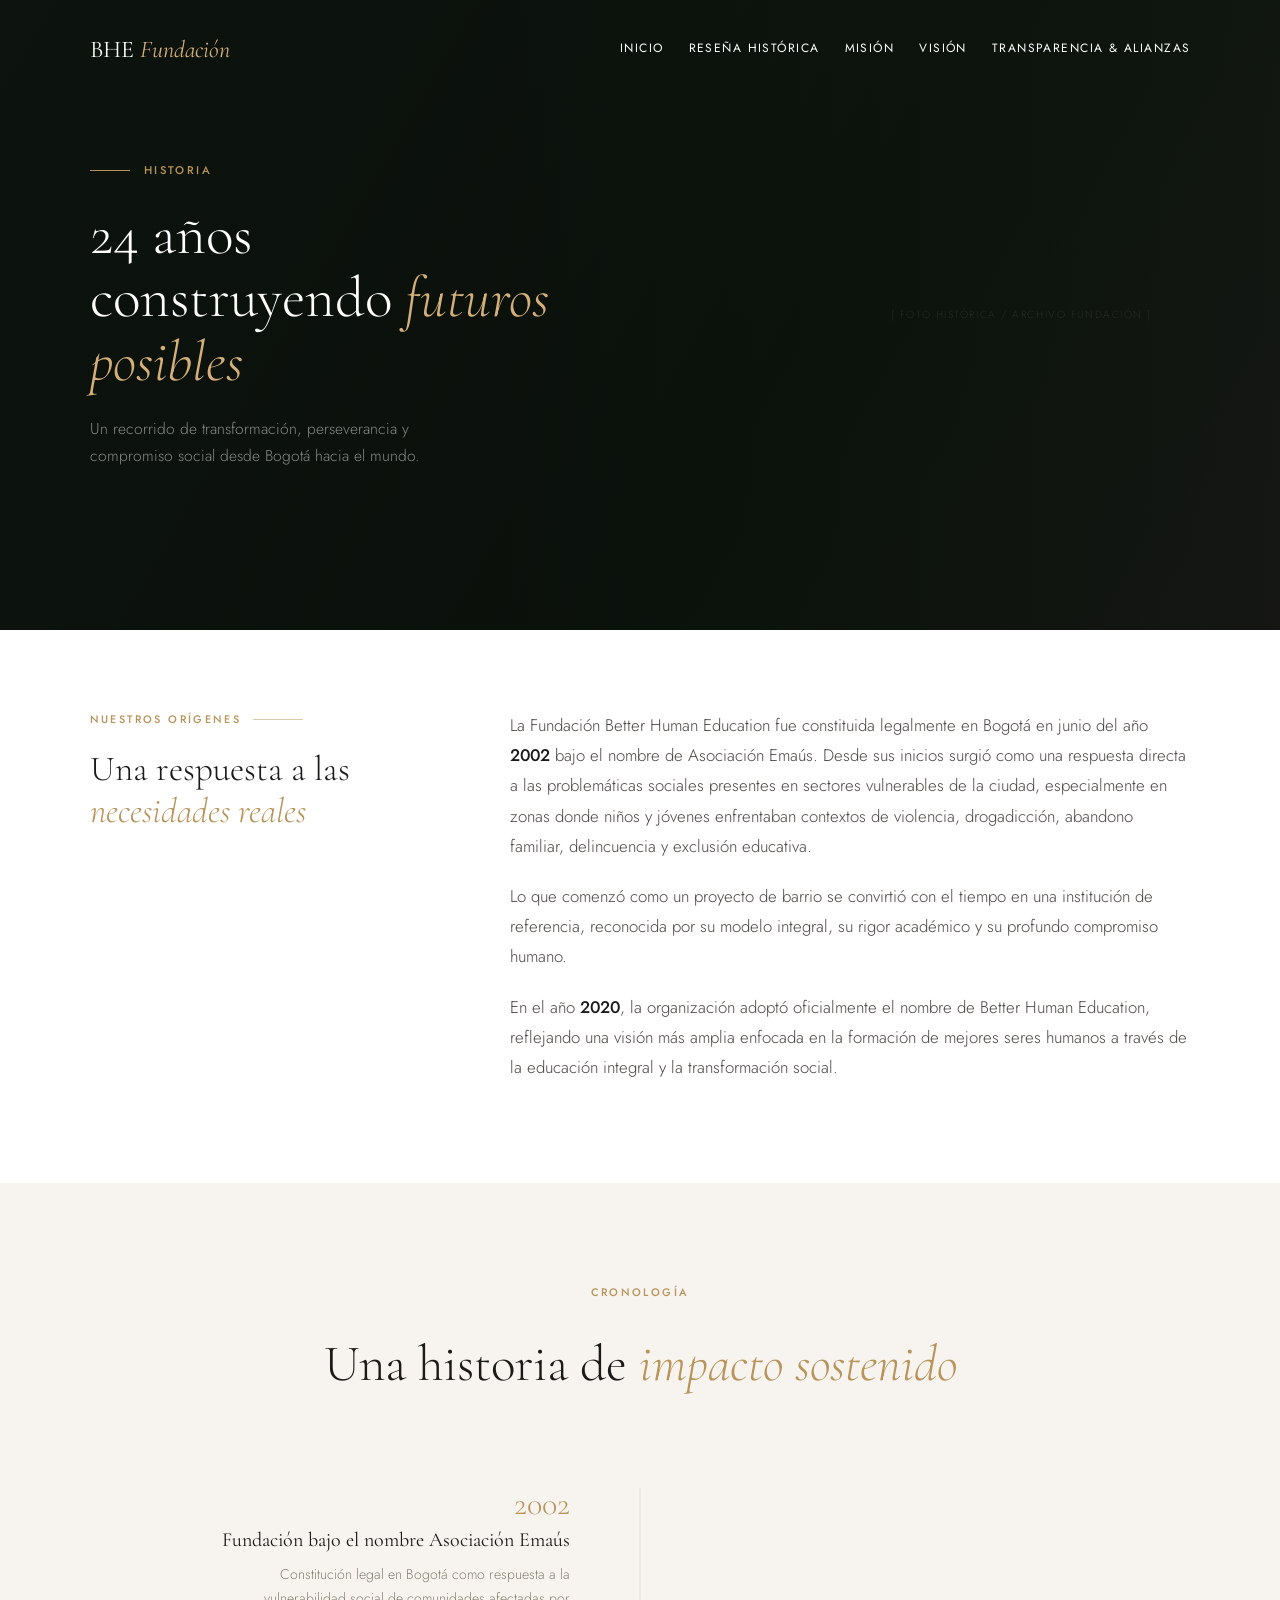
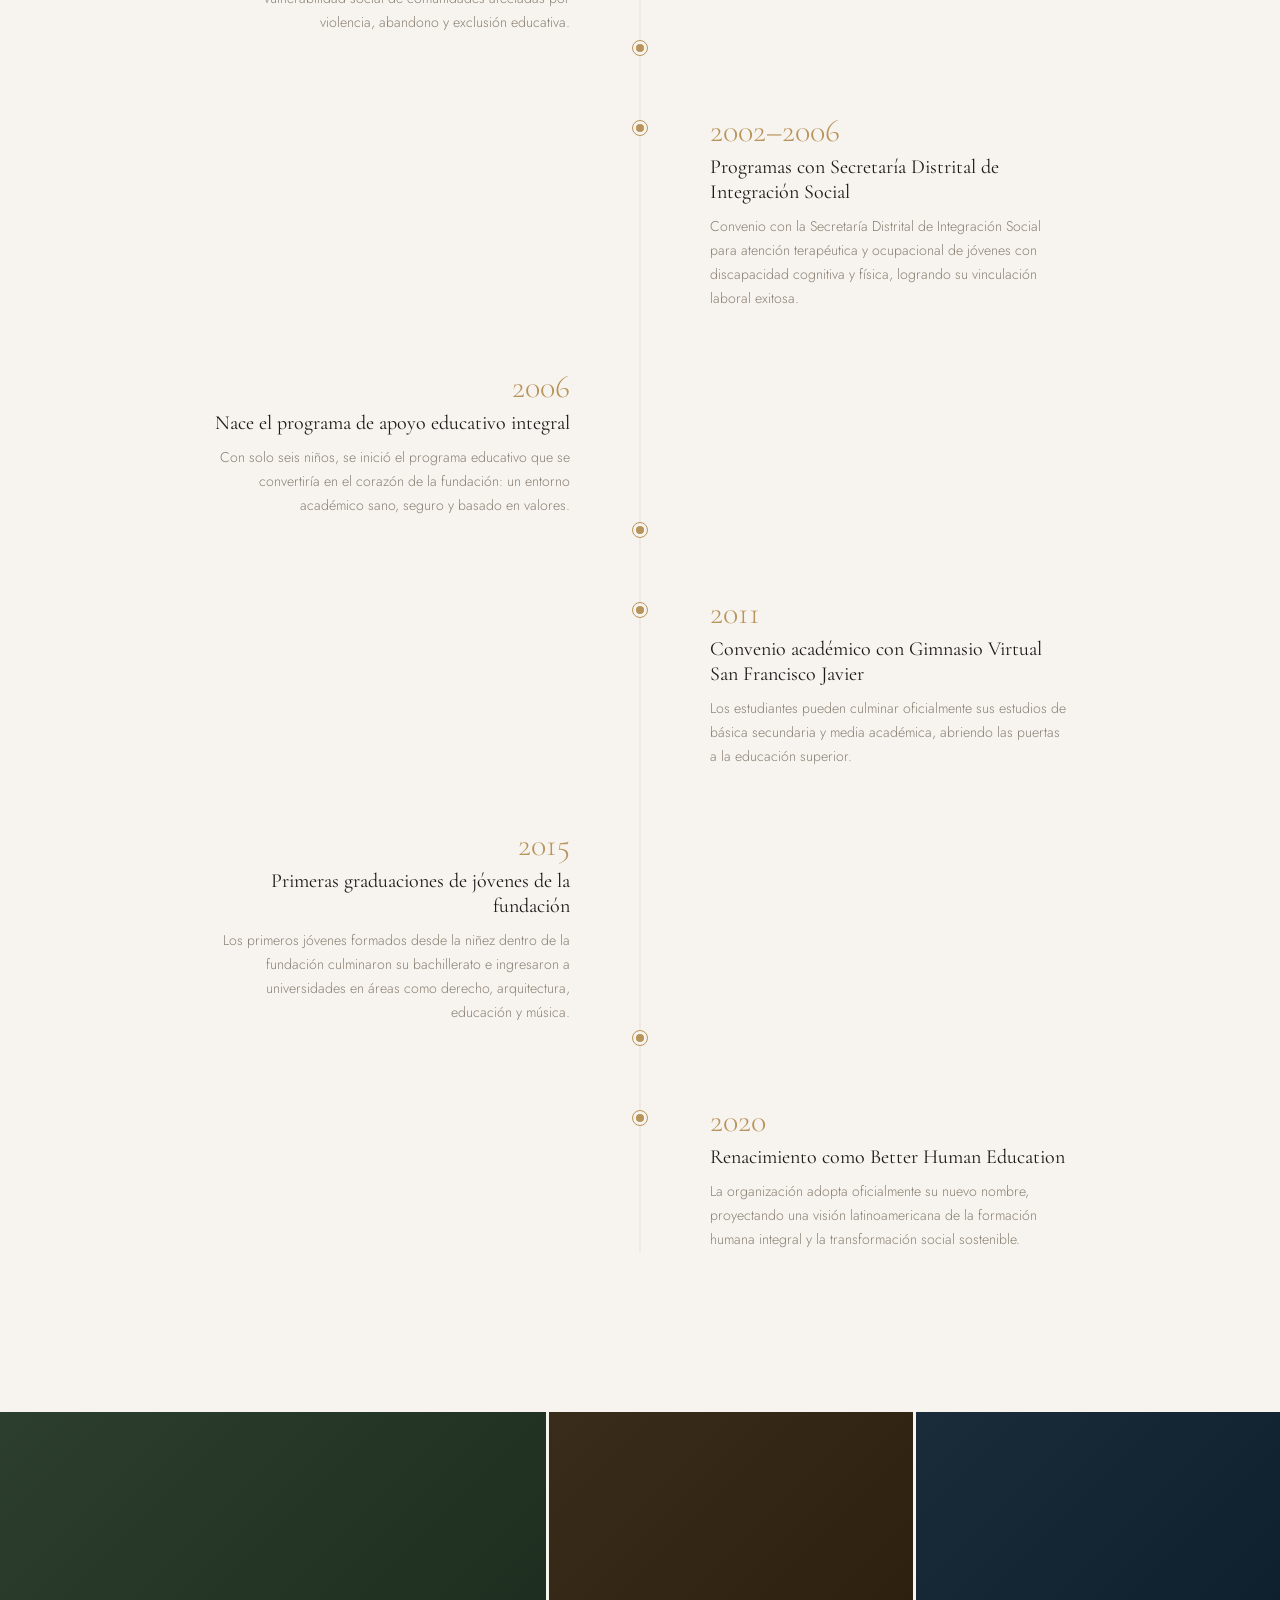
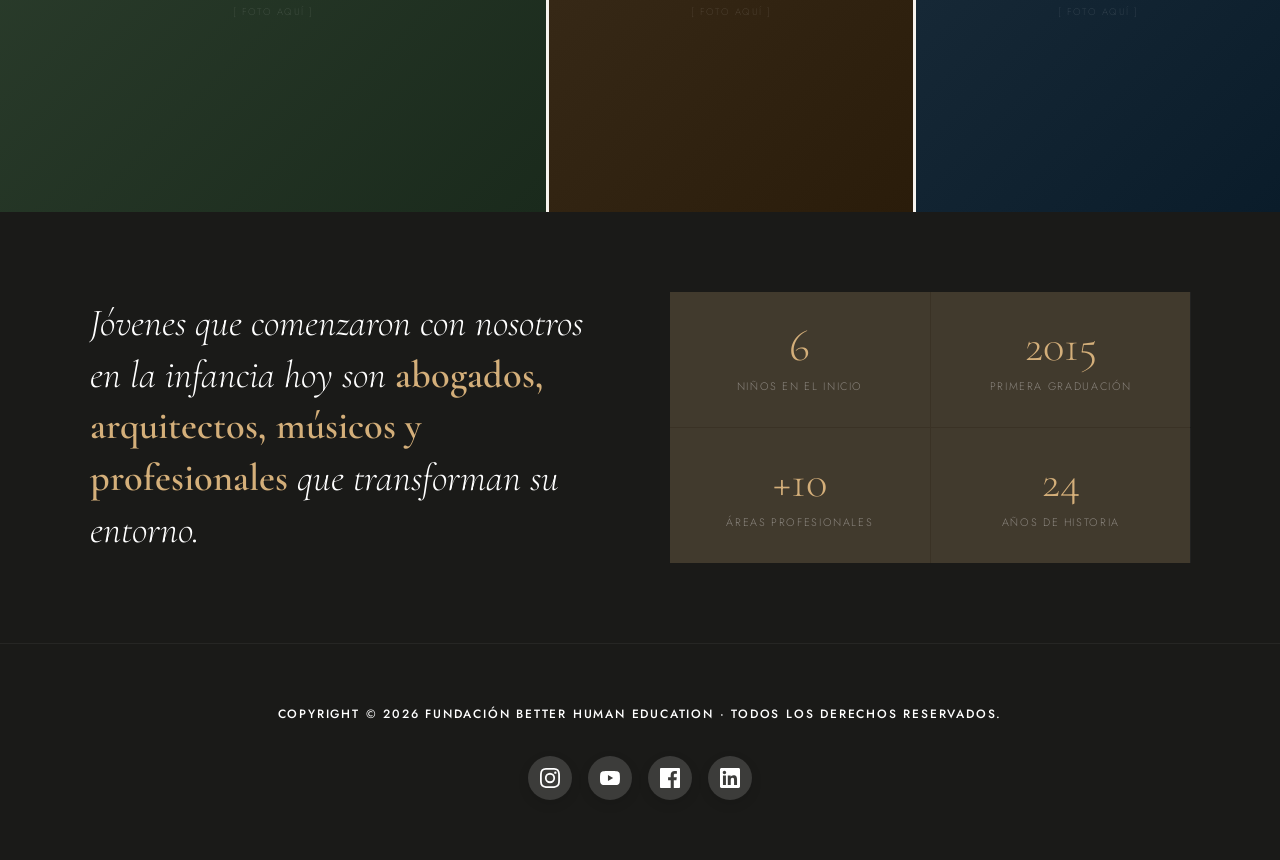
==== 02_resena_historica.html @ 7c88c569 "Initial commit: Premium Website Architecture" ====
<!DOCTYPE html>
<html lang="es">

<head>
  <meta charset="UTF-8">
  <meta name="viewport" content="width=device-width, initial-scale=1.0">
  <title>Better Human Education – Reseña Histórica</title>
  <link rel="preconnect" href="https://fonts.googleapis.com">
  <link
    href="https://fonts.googleapis.com/css2?family=Cormorant+Garamond:ital,wght@0,300;0,400;0,600;1,300;1,400&family=Jost:wght@300;400;500&display=swap"
    rel="stylesheet">
  <link rel="stylesheet" href="css/style.css">
</head>

<body>

  <!-- ══ HEADER ══ -->
  <header class="site-header">
    <a href="01_inicio.html" class="site-logo">BHE <em>Fundación</em></a>
    <nav class="site-nav">
      <a href="01_inicio.html">Inicio</a>
      <a href="02_resena_historica.html">Reseña Histórica</a>
      <a href="04_mision.html">Misión</a>
      <a href="05_vision.html">Visión</a>
      <a href="03_transparencia_alianzas.html">Transparencia & Alianzas</a>
    </nav>
  </header>

  <!-- ══ PAGE HERO ══ -->
  <section class="page-hero">
    <div class="page-hero-bg"></div>
    <div class="page-hero-content">
      <div class="page-eyebrow">Historia</div>
      <h1 class="page-title">
        24 años construyendo <em>futuros posibles</em>
      </h1>
      <p class="page-subtitle">
        Un recorrido de transformación, perseverancia y compromiso social desde Bogotá hacia el mundo.
      </p>
    </div>
  </section>

  <!-- ══ INTRO TEXT ══ -->
  <div class="intro-section">
    <div class="intro-left">
      <div class="section-label">Nuestros orígenes</div>
      <h2 class="section-title-sm">
        Una respuesta a las <em>necesidades reales</em>
      </h2>
    </div>
    <div class="intro-body">
      <p>
        La Fundación Better Human Education fue constituida legalmente en Bogotá en junio del año <strong>2002</strong>
        bajo el nombre de Asociación Emaús. Desde sus inicios surgió como una respuesta directa a las problemáticas
        sociales presentes en sectores vulnerables de la ciudad, especialmente en zonas donde niños y jóvenes
        enfrentaban contextos de violencia, drogadicción, abandono familiar, delincuencia y exclusión educativa.
      </p>
      <p>
        Lo que comenzó como un proyecto de barrio se convirtió con el tiempo en una institución de referencia,
        reconocida por su modelo integral, su rigor académico y su profundo compromiso humano.
      </p>
      <p>
        En el año <strong>2020</strong>, la organización adoptó oficialmente el nombre de Better Human Education,
        reflejando una visión más amplia enfocada en la formación de mejores seres humanos a través de la educación
        integral y la transformación social.
      </p>
    </div>
  </div>

  <!-- ══ TIMELINE ══ -->
  <section class="timeline-section">
    <div class="timeline-header">
      <div class="section-label">Cronología</div>
      <h2 class="timeline-title">Una historia de <em>impacto sostenido</em></h2>
    </div>

    <div class="timeline">

      <div class="timeline-item">
        <div class="tl-content">
          <span class="tl-year">2002</span>
          <div class="tl-title">Fundación bajo el nombre Asociación Emaús</div>
          <p class="tl-text">Constitución legal en Bogotá como respuesta a la vulnerabilidad social de comunidades
            afectadas por violencia, abandono y exclusión educativa.</p>
        </div>
        <div class="tl-dot">
          <div class="tl-dot-inner"></div>
        </div>
        <div class="tl-empty"></div>
      </div>

      <div class="timeline-item">
        <div class="tl-empty"></div>
        <div class="tl-dot">
          <div class="tl-dot-inner"></div>
        </div>
        <div class="tl-content">
          <span class="tl-year">2002–2006</span>
          <div class="tl-title">Programas con Secretaría Distrital de Integración Social</div>
          <p class="tl-text">Convenio con la Secretaría Distrital de Integración Social para atención terapéutica y
            ocupacional de jóvenes con discapacidad cognitiva y física, logrando su vinculación laboral exitosa.</p>
        </div>
      </div>

      <div class="timeline-item">
        <div class="tl-content">
          <span class="tl-year">2006</span>
          <div class="tl-title">Nace el programa de apoyo educativo integral</div>
          <p class="tl-text">Con solo seis niños, se inició el programa educativo que se convertiría en el corazón de la
            fundación: un entorno académico sano, seguro y basado en valores.</p>
        </div>
        <div class="tl-dot">
          <div class="tl-dot-inner"></div>
        </div>
        <div class="tl-empty"></div>
      </div>

      <div class="timeline-item">
        <div class="tl-empty"></div>
        <div class="tl-dot">
          <div class="tl-dot-inner"></div>
        </div>
        <div class="tl-content">
          <span class="tl-year">2011</span>
          <div class="tl-title">Convenio académico con Gimnasio Virtual San Francisco Javier</div>
          <p class="tl-text">Los estudiantes pueden culminar oficialmente sus estudios de básica secundaria y media
            académica, abriendo las puertas a la educación superior.</p>
        </div>
      </div>

      <div class="timeline-item">
        <div class="tl-content">
          <span class="tl-year">2015</span>
          <div class="tl-title">Primeras graduaciones de jóvenes de la fundación</div>
          <p class="tl-text">Los primeros jóvenes formados desde la niñez dentro de la fundación culminaron su
            bachillerato e ingresaron a universidades en áreas como derecho, arquitectura, educación y música.</p>
        </div>
        <div class="tl-dot">
          <div class="tl-dot-inner"></div>
        </div>
        <div class="tl-empty"></div>
      </div>

      <div class="timeline-item">
        <div class="tl-empty"></div>
        <div class="tl-dot">
          <div class="tl-dot-inner"></div>
        </div>
        <div class="tl-content">
          <span class="tl-year">2020</span>
          <div class="tl-title">Renacimiento como Better Human Education</div>
          <p class="tl-text">La organización adopta oficialmente su nuevo nombre, proyectando una visión latinoamericana
            de la formación humana integral y la transformación social sostenible.</p>
        </div>
      </div>

    </div>
  </section>

  <!-- ══ PHOTO ROW ══ -->
  <div class="photo-row">
    <div class="photo-row-cell"></div>
    <div class="photo-row-cell"></div>
    <div class="photo-row-cell"></div>
  </div>

  <!-- ══ MILESTONE CALLOUT ══ -->
  <div class="milestone">
    <div class="milestone-text">
      Jóvenes que comenzaron con nosotros en la infancia hoy son <strong>abogados, arquitectos, músicos y
        profesionales</strong> que transforman su entorno.
    </div>
    <div class="milestone-stats">
      <div class="ms-box">
        <span class="ms-number">6</span>
        <span class="ms-label">Niños en el inicio</span>
      </div>
      <div class="ms-box">
        <span class="ms-number">2015</span>
        <span class="ms-label">Primera graduación</span>
      </div>
      <div class="ms-box">
        <span class="ms-number">+10</span>
        <span class="ms-label">Áreas profesionales</span>
      </div>
      <div class="ms-box">
        <span class="ms-number">24</span>
        <span class="ms-label">Años de historia</span>
      </div>
    </div>
  </div>

  <script>
    // Scroll animation for timeline items
    const items = document.querySelectorAll('.timeline-item');
    const observer = new IntersectionObserver(entries => {
      entries.forEach(e => { if (e.isIntersecting) e.target.classList.add('visible'); });
    }, { threshold: 0.15 });
    items.forEach(i => observer.observe(i));
  </script>

  <!-- ══ FOOTER ══ -->
  <footer class="site-footer">
    <div class="footer-copy">
      COPYRIGHT © 2026 FUNDACIÓN BETTER HUMAN EDUCATION · TODOS LOS DERECHOS RESERVADOS.
    </div>
    <div class="footer-socials">
      <a href="https://www.instagram.com/betterhumaneducation/" target="_blank" class="social-icon"
        aria-label="Instagram">
        <svg viewBox="0 0 24 24">
          <path
            d="M12 2.163c3.204 0 3.584.012 4.85.07 3.252.148 4.771 1.691 4.919 4.919.058 1.265.069 1.645.069 4.849 0 3.205-.012 3.584-.069 4.849-.149 3.225-1.664 4.771-4.919 4.919-1.266.058-1.644.07-4.85.07-3.204 0-3.584-.012-4.849-.07-3.26-.149-4.771-1.699-4.919-4.92-.058-1.265-.07-1.644-.07-4.849 0-3.204.013-3.583.07-4.849.149-3.227 1.664-4.771 4.919-4.919 1.266-.057 1.645-.069 4.849-.069zM12 0C8.741 0 8.333.014 7.053.072 2.695.272.273 2.69.073 7.052.014 8.333 0 8.741 0 12c0 3.259.014 3.668.072 4.948.2 4.358 2.618 6.78 6.98 6.98C8.333 23.986 8.741 24 12 24c3.259 0 3.668-.014 4.948-.072 4.354-.2 6.782-2.618 6.979-6.98.059-1.28.073-1.689.073-4.948 0-3.259-.014-3.667-.072-4.947-.196-4.354-2.617-6.78-6.979-6.98C15.668.014 15.259 0 12 0zm0 5.838a6.162 6.162 0 100 12.324 6.162 6.162 0 000-12.324zM12 16a4 4 0 110-8 4 4 0 010 8zm6.406-11.845a1.44 1.44 0 100 2.881 1.44 1.44 0 000-2.881z" />
        </svg>
      </a>
      <a href="https://www.youtube.com/@Better_Human_Edu" target="_blank" class="social-icon" aria-label="YouTube">
        <svg viewBox="0 0 24 24">
          <path
            d="M23.498 6.186a3.016 3.016 0 0 0-2.122-2.136C19.505 3.545 12 3.545 12 3.545s-7.505 0-9.377.505A3.017 3.017 0 0 0 .501 6.186C0 8.07 0 12 0 12s0 3.93.501 5.814a3.016 3.016 0 0 0 2.122 2.136c1.871.505 9.377.505 9.377.505s7.505 0 9.377-.505a3.015 3.015 0 0 0 2.122-2.136C24 15.93 24 12 24 12s0-3.93-.502-5.814zM9.545 15.568V8.432L15.818 12l-6.273 3.568z" />
        </svg>
      </a>
      <a href="https://www.facebook.com/BetterHumanEducation" target="_blank" class="social-icon" aria-label="Facebook">
        <svg viewBox="0 0 24 24">
          <path
            d="M22.675 0h-21.35c-.732 0-1.325.593-1.325 1.325v21.351c0 .731.593 1.324 1.325 1.324h11.495v-9.294h-3.128v-3.622h3.128v-2.671c0-3.1 1.893-4.788 4.659-4.788 1.325 0 2.463.099 2.795.143v3.24l-1.918.001c-1.504 0-1.795.715-1.795 1.763v2.313h3.587l-.467 3.622h-3.12v9.293h6.116c.73 0 1.323-.593 1.323-1.325v-21.35c0-.732-.593-1.325-1.325-1.325z" />
        </svg>
      </a>
      <a href="https://www.linkedin.com/company/better-human-education/" target="_blank" class="social-icon"
        aria-label="LinkedIn">
        <svg viewBox="0 0 24 24">
          <path
            d="M20.447 20.452h-3.554v-5.569c0-1.328-.027-3.037-1.852-3.037-1.853 0-2.136 1.445-2.136 2.939v5.667H9.351V9h3.414v1.561h.046c.477-.9 1.637-1.85 3.37-1.85 3.601 0 4.267 2.37 4.267 5.455v6.286zM5.337 7.433c-1.144 0-2.063-.926-2.063-2.065 0-1.138.92-2.063 2.063-2.063 1.14 0 2.064.925 2.064 2.063 0 1.139-.925 2.065-2.064 2.065zm1.782 13.019H3.555V9h3.564v11.452zM22.225 0H1.771C.792 0 0 .774 0 1.729v20.542C0 23.227.792 24 1.771 24h20.451C23.2 24 24 23.227 24 22.271V1.729C24 .774 23.2 0 22.222 0h.003z" />
        </svg>
      </a>
    </div>
  </footer>

  <script src="js/main.js"></script>
</body>

</html>
---- css/style.css ----
/* ==========================================
   ESTILOS DE 01_inicio.html
   ========================================== */

*,
    *::before,
    *::after {
      box-sizing: border-box;
      margin: 0;
      padding: 0;
    }

    :root {
      --ink: #1a1a18;
      --gold: #b8935a;
      --gold-lt: #d4af7a;
      --cream: #f7f3ee;
      --stone: #e8e2d9;
      --muted: #8a8074;
      --white: #ffffff;
      --serif: 'Cormorant Garamond', Georgia, serif;
      --sans: 'Jost', sans-serif;
    }

    html {
      scroll-behavior: smooth;
    }

    body {
      background: var(--cream);
      color: var(--ink);
      font-family: var(--sans);
      font-weight: 300;
      line-height: 1.7;
      overflow-x: hidden;
    }

    /* ── HEADER ── */
    .site-header {
      position: absolute;
      top: 0;
      left: 0;
      width: 100%;
      padding: 30px 7vw;
      display: flex;
      justify-content: space-between;
      align-items: center;
      z-index: 100;
    }

    .site-logo {
      font-family: var(--serif);
      font-size: 1.5rem;
      color: var(--white);
      text-decoration: none;
      font-weight: 400;
    }

    .site-logo em {
      color: var(--gold-lt);
      font-style: italic;
    }

    .site-nav {
      display: flex;
      gap: 25px;
      align-items: center;
    }

    .site-nav a {
      color: var(--white);
      text-decoration: none;
      font-family: var(--sans);
      font-size: 0.75rem;
      font-weight: 400;
      letter-spacing: 0.12em;
      text-transform: uppercase;
      transition: color 0.3s;
    }

    .site-nav a:hover {
      color: var(--gold-lt);
    }

    @media (max-width: 900px) {
      .site-header {
        flex-direction: column;
        gap: 20px;
      }

      .site-nav {
        flex-wrap: wrap;
        justify-content: center;
      }
    }

    /* ── HERO ── */
    .hero {
      position: relative;
      height: 100vh;
      min-height: 620px;
      display: flex;
      align-items: flex-end;
      overflow: hidden;
    }

    .hero-photo {
      position: absolute;
      inset: 0;
      background: linear-gradient(160deg, #2c3e2d 0%, #1a2a1c 50%, #0d1a0e 100%);
      /* ↓ REEMPLAZA con tu foto: background-image: url('TU_FOTO.jpg'); background-size: cover; background-position: center; */
    }

    .hero-photo::after {
      content: '';
      position: absolute;
      inset: 0;
      background: linear-gradient(to top, rgba(10, 14, 10, 0.82) 0%, rgba(10, 14, 10, 0.3) 55%, rgba(10, 14, 10, 0.1) 100%);
    }

    /* Foto placeholder label */
    .hero-photo::before {
      content: '[ FOTO IMPACTANTE AQUÍ — niños / jóvenes / comunidad ]';
      position: absolute;
      top: 50%;
      left: 50%;
      transform: translate(-50%, -50%);
      color: rgba(255, 255, 255, 0.18);
      font-family: var(--sans);
      font-size: 0.72rem;
      letter-spacing: 0.18em;
      text-transform: uppercase;
      text-align: center;
      pointer-events: none;
      z-index: 1;
    }

    .hero-content {
      position: relative;
      z-index: 2;
      width: 100%;
      padding: 0 7vw 7vh;
    }

    .hero-eyebrow {
      display: inline-flex;
      align-items: center;
      gap: 14px;
      color: var(--gold-lt);
      font-family: var(--sans);
      font-size: 0.72rem;
      font-weight: 500;
      letter-spacing: 0.22em;
      text-transform: uppercase;
      margin-bottom: 20px;
      opacity: 0;
      animation: fadeUp 0.9s 0.2s ease forwards;
    }

    .hero-eyebrow::before {
      content: '';
      width: 40px;
      height: 1px;
      background: var(--gold);
    }

    .hero-title {
      font-family: var(--serif);
      font-size: clamp(2.8rem, 6vw, 5.5rem);
      font-weight: 300;
      color: var(--white);
      line-height: 1.08;
      letter-spacing: -0.01em;
      max-width: 760px;
      opacity: 0;
      animation: fadeUp 0.9s 0.4s ease forwards;
    }

    .hero-title em {
      font-style: italic;
      color: var(--gold-lt);
    }

    .hero-subtitle {
      margin-top: 22px;
      font-size: 1.05rem;
      color: rgba(255, 255, 255, 0.65);
      max-width: 480px;
      opacity: 0;
      animation: fadeUp 0.9s 0.6s ease forwards;
    }

    .hero-cta {
      margin-top: 36px;
      display: inline-block;
      padding: 14px 38px;
      border: 1px solid var(--gold);
      color: var(--gold-lt);
      font-family: var(--sans);
      font-size: 0.78rem;
      font-weight: 500;
      letter-spacing: 0.18em;
      text-transform: uppercase;
      text-decoration: none;
      transition: background 0.3s, color 0.3s;
      opacity: 0;
      animation: fadeUp 0.9s 0.8s ease forwards;
    }

    .hero-cta:hover {
      background: var(--gold);
      color: var(--ink);
    }

    /* ── STATS BAR ── */
    .stats-bar {
      background: var(--ink);
      display: grid;
      grid-template-columns: repeat(3, 1fr);
      border-top: 1px solid rgba(184, 147, 90, 0.3);
    }

    .stat {
      padding: 36px 40px;
      border-right: 1px solid rgba(184, 147, 90, 0.15);
      text-align: center;
      opacity: 0;
      animation: fadeUp 0.8s ease forwards;
    }

    .stat:nth-child(1) {
      animation-delay: 0.2s;
    }

    .stat:nth-child(2) {
      animation-delay: 0.35s;
    }

    .stat:nth-child(3) {
      animation-delay: 0.5s;
      border-right: none;
    }

    .stat-number {
      font-family: var(--serif);
      font-size: 2.6rem;
      font-weight: 300;
      color: var(--gold-lt);
      display: block;
      line-height: 1;
    }

    .stat-label {
      display: block;
      margin-top: 6px;
      font-size: 0.7rem;
      letter-spacing: 0.16em;
      text-transform: uppercase;
      color: rgba(255, 255, 255, 0.4);
    }

    /* ── SECTIONS ── */
    .section {
      padding: 100px 7vw;
    }

    .section-label {
      display: flex;
      align-items: center;
      gap: 12px;
      font-size: 0.68rem;
      font-weight: 500;
      letter-spacing: 0.22em;
      text-transform: uppercase;
      color: var(--gold);
      margin-bottom: 28px;
    }

    .section-label::after {
      content: '';
      flex: 1;
      max-width: 60px;
      height: 1px;
      background: var(--gold);
      opacity: 0.5;
    }

    .section-title {
      font-family: var(--serif);
      font-size: clamp(2rem, 4vw, 3.2rem);
      font-weight: 300;
      line-height: 1.15;
      letter-spacing: -0.01em;
      color: var(--ink);
      max-width: 620px;
    }

    .section-title em {
      font-style: italic;
      color: var(--gold);
    }

    /* ── ABOUT SPLIT ── */
    .about-grid {
      display: grid;
      grid-template-columns: 1fr 1fr;
      gap: 80px;
      align-items: center;
      padding: 100px 7vw;
      background: var(--white);
    }

    .about-text p {
      margin-top: 28px;
      font-size: 1.05rem;
      color: #4a4540;
      max-width: 520px;
    }

    .about-photo-block {
      position: relative;
    }

    .photo-frame {
      width: 100%;
      aspect-ratio: 4/5;
      background: linear-gradient(135deg, #2c3e2d 0%, #1a2a1c 100%);
      /* ↓ REEMPLAZA: background-image: url('foto2.jpg'); background-size: cover; */
      position: relative;
      overflow: hidden;
    }

    .photo-frame::before {
      content: '[ FOTO AQUÍ ]';
      position: absolute;
      top: 50%;
      left: 50%;
      transform: translate(-50%, -50%);
      color: rgba(255, 255, 255, 0.2);
      font-size: 0.65rem;
      letter-spacing: 0.2em;
      text-transform: uppercase;
    }

    .photo-accent {
      position: absolute;
      bottom: -20px;
      right: -20px;
      width: 120px;
      height: 120px;
      border: 1px solid var(--gold);
      opacity: 0.4;
      z-index: -1;
    }

    .photo-badge {
      position: absolute;
      bottom: 24px;
      left: -24px;
      background: var(--gold);
      color: var(--ink);
      padding: 16px 22px;
      font-family: var(--serif);
      font-size: 1rem;
      font-weight: 600;
      line-height: 1.2;
      max-width: 180px;
    }

    /* ── PROGRAMS ── */
    .programs {
      background: var(--cream);
    }

    .programs-grid {
      display: grid;
      grid-template-columns: repeat(3, 1fr);
      gap: 2px;
      margin-top: 60px;
      background: var(--stone);
    }

    .program-card {
      background: var(--white);
      padding: 48px 36px;
      transition: transform 0.3s;
    }

    .program-card:hover {
      transform: translateY(-4px);
    }

    .program-icon {
      width: 40px;
      height: 2px;
      background: var(--gold);
      margin-bottom: 28px;
    }

    .program-name {
      font-family: var(--serif);
      font-size: 1.5rem;
      font-weight: 400;
      color: var(--ink);
      margin-bottom: 14px;
      line-height: 1.2;
    }

    .program-desc {
      font-size: 0.9rem;
      color: var(--muted);
      line-height: 1.7;
    }

    /* ── QUOTE ── */
    .quote-section {
      background: var(--ink);
      padding: 100px 12vw;
      text-align: center;
      position: relative;
      overflow: hidden;
    }

    .quote-section::before {
      content: '"';
      position: absolute;
      top: -40px;
      left: 50%;
      transform: translateX(-50%);
      font-family: var(--serif);
      font-size: 24rem;
      color: rgba(184, 147, 90, 0.04);
      line-height: 1;
      pointer-events: none;
    }

    .quote-text {
      font-family: var(--serif);
      font-size: clamp(1.5rem, 3vw, 2.5rem);
      font-weight: 300;
      font-style: italic;
      color: var(--white);
      line-height: 1.4;
      position: relative;
      z-index: 1;
    }

    .quote-source {
      margin-top: 32px;
      font-size: 0.7rem;
      letter-spacing: 0.2em;
      text-transform: uppercase;
      color: var(--gold);
      position: relative;
      z-index: 1;
    }

    /* ── RECOGNITION ── */
    .recognition-banner {
      background: var(--gold);
      padding: 28px 7vw;
      display: flex;
      align-items: center;
      gap: 24px;
    }

    .recognition-label {
      font-size: 0.65rem;
      font-weight: 500;
      letter-spacing: 0.2em;
      text-transform: uppercase;
      color: var(--ink);
      white-space: nowrap;
      opacity: 0.7;
    }

    .recognition-text {
      font-family: var(--serif);
      font-size: 1.1rem;
      font-weight: 600;
      color: var(--ink);
    }

    .recognition-divider {
      width: 1px;
      height: 30px;
      background: rgba(26, 26, 24, 0.2);
    }

    /* ── PHOTO GALLERY STRIP ── */
    .gallery-strip {
      display: grid;
      grid-template-columns: repeat(4, 1fr);
      height: 320px;
      gap: 3px;
    }

    .gallery-cell {
      background: linear-gradient(135deg, #2c3e2d, #1a2a1c);
      position: relative;
      overflow: hidden;
      cursor: pointer;
      transition: opacity 0.3s;
    }

    .gallery-cell:hover {
      opacity: 0.85;
    }

    .gallery-cell::before {
      content: '[ FOTO ]';
      position: absolute;
      top: 50%;
      left: 50%;
      transform: translate(-50%, -50%);
      color: rgba(255, 255, 255, 0.15);
      font-size: 0.6rem;
      letter-spacing: 0.15em;
      text-transform: uppercase;
    }

    .gallery-cell:nth-child(2) {
      background: linear-gradient(135deg, #3a2c1a, #2a1c0a);
    }

    .gallery-cell:nth-child(3) {
      background: linear-gradient(135deg, #1a2a3a, #0a1c2a);
    }

    .gallery-cell:nth-child(4) {
      background: linear-gradient(135deg, #2a1a2a, #1a0a1a);
    }

    /* ── FOOTER ── */
    .site-footer {
      background: var(--ink);
      padding: 60px 7vw;
      text-align: center;
      display: flex;
      flex-direction: column;
      align-items: center;
      gap: 32px;
      border-top: 1px solid rgba(255, 255, 255, 0.05);
    }

    .footer-copy {
      font-size: 0.75rem;
      font-weight: 500;
      letter-spacing: 0.15em;
      text-transform: uppercase;
      color: var(--white);
    }

    .footer-socials {
      display: flex;
      gap: 16px;
    }

    .social-icon {
      width: 44px;
      height: 44px;
      border-radius: 50%;
      background: rgba(255, 255, 255, 0.15);
      display: flex;
      align-items: center;
      justify-content: center;
      color: var(--white);
      text-decoration: none;
      transition: background 0.3s, transform 0.3s, color 0.3s;
    }

    .social-icon:hover {
      background: var(--gold);
      color: var(--ink);
      transform: translateY(-4px);
    }

    .social-icon svg {
      width: 20px;
      height: 20px;
      fill: currentColor;
    }

    /* ── ANIMATIONS ── */
    @keyframes fadeUp {
      from {
        opacity: 0;
        transform: translateY(24px);
      }

      to {
        opacity: 1;
        transform: translateY(0);
      }
    }

    /* ── RESPONSIVE ── */
    @media (max-width: 768px) {
      .about-grid {
        grid-template-columns: 1fr;
        gap: 40px;
      }

      .programs-grid {
        grid-template-columns: 1fr;
      }

      .stats-bar {
        grid-template-columns: 1fr;
      }

      .stat {
        border-right: none;
        border-bottom: 1px solid rgba(184, 147, 90, 0.15);
      }

      .gallery-strip {
        grid-template-columns: repeat(2, 1fr);
        height: 240px;
      }

      .recognition-banner {
        flex-direction: column;
        align-items: flex-start;
      }

      .recognition-divider {
        display: none;
      }
    }
/* ==========================================
   ESTILOS DE 02_resena_historica.html
   ========================================== */

*, *::before, *::after { box-sizing: border-box; margin: 0; padding: 0; }

  :root {
    --ink:     #1a1a18;
    --gold:    #b8935a;
    --gold-lt: #d4af7a;
    --cream:   #f7f3ee;
    --stone:   #e8e2d9;
    --muted:   #8a8074;
    --white:   #ffffff;
    --serif:   'Cormorant Garamond', Georgia, serif;
    --sans:    'Jost', sans-serif;
  }

  html { scroll-behavior: smooth; }

  body {
    background: var(--cream);
    color: var(--ink);
    font-family: var(--sans);
    font-weight: 300;
    line-height: 1.7;
    overflow-x: hidden;
  }

  /* ── HEADER ── */
  .site-header {
    position: absolute;
    top: 0;
    left: 0;
    width: 100%;
    padding: 30px 7vw;
    display: flex;
    justify-content: space-between;
    align-items: center;
    z-index: 100;
  }

  .site-logo {
    font-family: var(--serif);
    font-size: 1.5rem;
    color: var(--white);
    text-decoration: none;
    font-weight: 400;
  }

  .site-logo em {
    color: var(--gold-lt);
    font-style: italic;
  }

  .site-nav {
    display: flex;
    gap: 25px;
    align-items: center;
  }

  .site-nav a {
    color: var(--white);
    text-decoration: none;
    font-family: var(--sans);
    font-size: 0.75rem;
    font-weight: 400;
    letter-spacing: 0.12em;
    text-transform: uppercase;
    transition: color 0.3s;
  }

  .site-nav a:hover {
    color: var(--gold-lt);
  }

  @media (max-width: 900px) {
    .site-header {
      flex-direction: column;
      gap: 20px;
    }
    .site-nav {
      flex-wrap: wrap;
      justify-content: center;
    }
  }

  /* ── PAGE HERO ── */
  .page-hero {
    position: relative;
    height: 70vh;
    min-height: 480px;
    display: flex;
    align-items: center;
    overflow: hidden;
  }

  .page-hero-bg {
    position: absolute;
    inset: 0;
    background: linear-gradient(120deg, #1a2c1e 0%, #0d1a0e 60%, #1a1a18 100%);
    /* ↓ REEMPLAZA: background-image: url('historia.jpg'); background-size: cover; background-position: center; */
  }

  .page-hero-bg::after {
    content: '';
    position: absolute;
    inset: 0;
    background: linear-gradient(to right, rgba(10,14,10,0.85) 40%, rgba(10,14,10,0.3) 100%);
  }

  .page-hero-bg::before {
    content: '[ FOTO HISTÓRICA / ARCHIVO FUNDACIÓN ]';
    position: absolute;
    top: 50%;
    right: 10%;
    transform: translateY(-50%);
    color: rgba(255,255,255,0.1);
    font-family: var(--sans);
    font-size: 0.65rem;
    letter-spacing: 0.15em;
    text-transform: uppercase;
    z-index: 1;
  }

  .page-hero-content {
    position: relative;
    z-index: 2;
    padding: 0 7vw;
  }

  .page-eyebrow {
    display: flex;
    align-items: center;
    gap: 14px;
    color: var(--gold);
    font-size: 0.7rem;
    font-weight: 500;
    letter-spacing: 0.22em;
    text-transform: uppercase;
    margin-bottom: 20px;
    opacity: 0;
    animation: fadeIn 0.8s 0.2s ease forwards;
  }

  .page-eyebrow::before {
    content: '';
    width: 40px;
    height: 1px;
    background: var(--gold);
  }

  .page-title {
    font-family: var(--serif);
    font-size: clamp(2.4rem, 5.5vw, 4.5rem);
    font-weight: 300;
    color: var(--white);
    line-height: 1.1;
    max-width: 600px;
    opacity: 0;
    animation: fadeIn 0.8s 0.4s ease forwards;
  }

  .page-title em { font-style: italic; color: var(--gold-lt); }

  .page-subtitle {
    margin-top: 20px;
    font-size: 1rem;
    color: rgba(255,255,255,0.55);
    max-width: 420px;
    opacity: 0;
    animation: fadeIn 0.8s 0.6s ease forwards;
  }

  /* ── INTRO TEXT ── */
  .intro-section {
    padding: 80px 7vw;
    background: var(--white);
    display: grid;
    grid-template-columns: 1fr 2fr;
    gap: 80px;
    align-items: start;
  }

  .intro-left {
    position: sticky;
    top: 40px;
  }

  .section-label {
    display: flex;
    align-items: center;
    gap: 12px;
    font-size: 0.68rem;
    font-weight: 500;
    letter-spacing: 0.22em;
    text-transform: uppercase;
    color: var(--gold);
    margin-bottom: 20px;
  }

  .section-label::after {
    content: '';
    flex: 1;
    max-width: 40px;
    height: 1px;
    background: var(--gold);
    opacity: 0.5;
  }

  .section-title-sm {
    font-family: var(--serif);
    font-size: 2.2rem;
    font-weight: 300;
    line-height: 1.2;
    color: var(--ink);
  }

  .section-title-sm em { font-style: italic; color: var(--gold); }

  .intro-body p {
    font-size: 1.05rem;
    color: #4a4540;
    line-height: 1.8;
    margin-bottom: 20px;
  }

  .intro-body p strong { color: var(--ink); font-weight: 500; }

  /* ── TIMELINE ── */
  .timeline-section {
    padding: 100px 7vw;
    background: var(--cream);
  }

  .timeline-header {
    text-align: center;
    margin-bottom: 80px;
  }

  .timeline-header .section-label {
    justify-content: center;
  }

  .timeline-header .section-label::after { display: none; }

  .timeline-title {
    font-family: var(--serif);
    font-size: clamp(2rem, 4vw, 3.2rem);
    font-weight: 300;
    color: var(--ink);
    margin-top: 12px;
  }

  .timeline-title em { font-style: italic; color: var(--gold); }

  .timeline {
    position: relative;
    max-width: 860px;
    margin: 0 auto;
  }

  /* Vertical line */
  .timeline::before {
    content: '';
    position: absolute;
    left: 50%;
    top: 0;
    bottom: 0;
    width: 1px;
    background: var(--stone);
    transform: translateX(-50%);
  }

  .timeline-item {
    display: grid;
    grid-template-columns: 1fr 60px 1fr;
    gap: 0;
    margin-bottom: 60px;
    opacity: 0;
    transform: translateY(20px);
    transition: opacity 0.6s, transform 0.6s;
  }

  .timeline-item.visible { opacity: 1; transform: translateY(0); }

  .timeline-item:nth-child(odd) .tl-content { grid-column: 1; text-align: right; padding-right: 40px; }
  .timeline-item:nth-child(odd) .tl-empty   { grid-column: 3; }
  .timeline-item:nth-child(even) .tl-content { grid-column: 3; text-align: left; padding-left: 40px; order: 3; }
  .timeline-item:nth-child(even) .tl-empty   { grid-column: 1; order: 1; }

  .tl-dot {
    grid-column: 2;
    display: flex;
    flex-direction: column;
    align-items: center;
    justify-content: flex-start;
    padding-top: 6px;
    order: 2;
  }

  .tl-dot-inner {
    width: 14px;
    height: 14px;
    border-radius: 50%;
    background: var(--gold);
    border: 3px solid var(--cream);
    outline: 1px solid var(--gold);
    flex-shrink: 0;
  }

  .tl-year {
    font-family: var(--serif);
    font-size: 2rem;
    font-weight: 300;
    color: var(--gold);
    line-height: 1;
    margin-top: 0;
    display: block;
  }

  .tl-title {
    font-family: var(--serif);
    font-size: 1.25rem;
    font-weight: 400;
    color: var(--ink);
    margin: 8px 0 10px;
    line-height: 1.25;
  }

  .tl-text {
    font-size: 0.88rem;
    color: var(--muted);
    line-height: 1.7;
  }

  .tl-content { padding-top: 0; }

  /* ── PHOTO ROW ── */
  .photo-row {
    display: grid;
    grid-template-columns: 1.5fr 1fr 1fr;
    height: 400px;
    gap: 3px;
    margin: 0;
  }

  .photo-row-cell {
    position: relative;
    overflow: hidden;
    background: linear-gradient(135deg, #2c3e2d, #1a2a1c);
  }

  .photo-row-cell:nth-child(2) { background: linear-gradient(135deg, #3a2c1a, #2a1c0a); }
  .photo-row-cell:nth-child(3) { background: linear-gradient(135deg, #1a2c3a, #0a1c2a); }

  .photo-row-cell::before {
    content: '[ FOTO AQUÍ ]';
    position: absolute;
    top: 50%;
    left: 50%;
    transform: translate(-50%, -50%);
    color: rgba(255,255,255,0.12);
    font-size: 0.6rem;
    letter-spacing: 0.15em;
    text-transform: uppercase;
  }

  /* ── MILESTONE CALLOUT ── */
  .milestone {
    background: var(--ink);
    padding: 80px 7vw;
    display: grid;
    grid-template-columns: 1fr 1fr;
    gap: 60px;
    align-items: center;
  }

  .milestone-text {
    font-family: var(--serif);
    font-size: clamp(1.6rem, 3vw, 2.4rem);
    font-weight: 300;
    font-style: italic;
    color: var(--white);
    line-height: 1.35;
  }

  .milestone-text strong {
    font-style: normal;
    font-weight: 600;
    color: var(--gold-lt);
  }

  .milestone-stats {
    display: grid;
    grid-template-columns: 1fr 1fr;
    gap: 1px;
    background: rgba(184,147,90,0.2);
  }

  .ms-box {
    background: rgba(255,255,255,0.04);
    padding: 32px 28px;
    text-align: center;
  }

  .ms-number {
    font-family: var(--serif);
    font-size: 2.8rem;
    font-weight: 300;
    color: var(--gold-lt);
    display: block;
    line-height: 1;
  }

  .ms-label {
    display: block;
    margin-top: 8px;
    font-size: 0.68rem;
    letter-spacing: 0.15em;
    text-transform: uppercase;
    color: rgba(255,255,255,0.38);
  }

  /* ── FOOTER ── */
  .site-footer {
    background: var(--ink);
    padding: 60px 7vw;
    text-align: center;
    display: flex;
    flex-direction: column;
    align-items: center;
    gap: 32px;
    border-top: 1px solid rgba(255,255,255,0.05);
  }

  .footer-copy {
    font-size: 0.75rem;
    font-weight: 500;
    letter-spacing: 0.15em;
    text-transform: uppercase;
    color: var(--white);
  }

  .footer-socials {
    display: flex;
    gap: 16px;
  }

  .social-icon {
    width: 44px;
    height: 44px;
    border-radius: 50%;
    background: rgba(255, 255, 255, 0.15);
    display: flex;
    align-items: center;
    justify-content: center;
    color: var(--white);
    text-decoration: none;
    transition: background 0.3s, transform 0.3s, color 0.3s;
  }

  .social-icon:hover {
    background: var(--gold);
    color: var(--ink);
    transform: translateY(-4px);
  }

  .social-icon svg {
    width: 20px;
    height: 20px;
    fill: currentColor;
  }

  /* ── ANIMATIONS ── */
  @keyframes fadeIn {
    from { opacity: 0; transform: translateY(16px); }
    to   { opacity: 1; transform: translateY(0); }
  }

  /* ── RESPONSIVE ── */
  @media (max-width: 768px) {
    .intro-section { grid-template-columns: 1fr; gap: 32px; }
    .intro-left { position: static; }
    .timeline::before { left: 20px; }
    .timeline-item { grid-template-columns: 40px 1fr; }
    .timeline-item:nth-child(odd) .tl-content,
    .timeline-item:nth-child(even) .tl-content { grid-column: 2; text-align: left; padding: 0 0 0 20px; order: 2; }
    .timeline-item:nth-child(odd) .tl-empty,
    .timeline-item:nth-child(even) .tl-empty   { display: none; }
    .tl-dot { grid-column: 1; }
    .photo-row { grid-template-columns: 1fr; height: auto; }
    .photo-row-cell { height: 200px; }
    .milestone { grid-template-columns: 1fr; }
    .milestone-stats { grid-template-columns: 1fr 1fr; }
  }
/* ==========================================
   ESTILOS DE 03_transparencia_alianzas.html
   ========================================== */

*, *::before, *::after { box-sizing: border-box; margin: 0; padding: 0; }

  :root {
    --ink:     #1a1a18;
    --gold:    #b8935a;
    --gold-lt: #d4af7a;
    --cream:   #f7f3ee;
    --stone:   #e8e2d9;
    --muted:   #8a8074;
    --white:   #ffffff;
    --serif:   'Cormorant Garamond', Georgia, serif;
    --sans:    'Jost', sans-serif;
  }

  html { scroll-behavior: smooth; }

  body {
    background: var(--cream);
    color: var(--ink);
    font-family: var(--sans);
    font-weight: 300;
    line-height: 1.7;
    overflow-x: hidden;
  }

  /* ── HEADER ── */
  .site-header {
    position: absolute;
    top: 0;
    left: 0;
    width: 100%;
    padding: 30px 7vw;
    display: flex;
    justify-content: space-between;
    align-items: center;
    z-index: 100;
  }

  .site-logo {
    font-family: var(--serif);
    font-size: 1.5rem;
    color: var(--white);
    text-decoration: none;
    font-weight: 400;
  }

  .site-logo em {
    color: var(--gold-lt);
    font-style: italic;
  }

  .site-nav {
    display: flex;
    gap: 25px;
    align-items: center;
  }

  .site-nav a {
    color: var(--white);
    text-decoration: none;
    font-family: var(--sans);
    font-size: 0.75rem;
    font-weight: 400;
    letter-spacing: 0.12em;
    text-transform: uppercase;
    transition: color 0.3s;
  }

  .site-nav a:hover {
    color: var(--gold-lt);
  }

  @media (max-width: 900px) {
    .site-header {
      flex-direction: column;
      gap: 20px;
    }
    .site-nav {
      flex-wrap: wrap;
      justify-content: center;
    }
  }

  /* ── PAGE HERO (horizontal split) ── */
  .page-hero {
    display: grid;
    grid-template-columns: 1fr 1fr;
    min-height: 65vh;
  }

  .hero-left {
    background: var(--ink);
    padding: 80px 7vw 80px 7vw;
    display: flex;
    flex-direction: column;
    justify-content: center;
  }

  .hero-right {
    background: linear-gradient(135deg, #2c3e2d 0%, #1a2a1c 100%);
    position: relative;
    overflow: hidden;
    /* ↓ REEMPLAZA: background-image: url('foto_alianzas.jpg'); background-size: cover; background-position: center; */
  }

  .hero-right::before {
    content: '[ FOTO IMPACTANTE AQUÍ\A — Equipo / Convenios / Sede ]';
    white-space: pre;
    position: absolute;
    top: 50%;
    left: 50%;
    transform: translate(-50%, -50%);
    color: rgba(255,255,255,0.12);
    font-size: 0.65rem;
    letter-spacing: 0.15em;
    text-transform: uppercase;
    text-align: center;
  }

  .hero-right::after {
    content: '';
    position: absolute;
    inset: 0;
    background: linear-gradient(to right, rgba(26,26,24,0.5) 0%, transparent 60%);
  }

  .page-eyebrow {
    display: flex;
    align-items: center;
    gap: 14px;
    color: var(--gold);
    font-size: 0.7rem;
    font-weight: 500;
    letter-spacing: 0.22em;
    text-transform: uppercase;
    margin-bottom: 24px;
    opacity: 0;
    animation: fadeIn 0.8s 0.2s ease forwards;
  }

  .page-eyebrow::before {
    content: '';
    width: 40px;
    height: 1px;
    background: var(--gold);
  }

  .page-title {
    font-family: var(--serif);
    font-size: clamp(2.2rem, 4.5vw, 3.8rem);
    font-weight: 300;
    color: var(--white);
    line-height: 1.1;
    opacity: 0;
    animation: fadeIn 0.8s 0.4s ease forwards;
  }

  .page-title em { font-style: italic; color: var(--gold-lt); }

  .page-subtitle {
    margin-top: 22px;
    font-size: 0.98rem;
    color: rgba(255,255,255,0.5);
    max-width: 400px;
    line-height: 1.7;
    opacity: 0;
    animation: fadeIn 0.8s 0.6s ease forwards;
  }

  /* ── PILLARS BAND ── */
  .pillars-band {
    background: var(--gold);
    display: grid;
    grid-template-columns: repeat(3, 1fr);
    gap: 1px;
    background-color: rgba(26,26,24,0.15);
  }

  .pillar {
    background: var(--gold);
    padding: 36px 40px;
    text-align: center;
  }

  .pillar-num {
    font-family: var(--serif);
    font-size: 1.8rem;
    font-weight: 300;
    color: var(--ink);
    line-height: 1;
    display: block;
    opacity: 0.4;
  }

  .pillar-name {
    display: block;
    margin-top: 8px;
    font-size: 0.78rem;
    font-weight: 500;
    letter-spacing: 0.14em;
    text-transform: uppercase;
    color: var(--ink);
  }

  /* ── SECTIONS ── */
  .section-label {
    display: flex;
    align-items: center;
    gap: 12px;
    font-size: 0.68rem;
    font-weight: 500;
    letter-spacing: 0.22em;
    text-transform: uppercase;
    color: var(--gold);
    margin-bottom: 20px;
  }

  .section-label::after {
    content: '';
    flex: 1;
    max-width: 50px;
    height: 1px;
    background: var(--gold);
    opacity: 0.5;
  }

  /* ── LEGAL FRAMEWORK ── */
  .legal-section {
    background: var(--white);
    padding: 100px 7vw;
    display: grid;
    grid-template-columns: 1fr 1fr;
    gap: 80px;
    align-items: start;
  }

  .legal-title {
    font-family: var(--serif);
    font-size: clamp(1.8rem, 3vw, 2.8rem);
    font-weight: 300;
    line-height: 1.2;
    color: var(--ink);
  }

  .legal-title em { font-style: italic; color: var(--gold); }

  .legal-body p {
    font-size: 1rem;
    color: #4a4540;
    line-height: 1.8;
    margin-bottom: 18px;
  }

  .legal-body p strong { color: var(--ink); font-weight: 500; }

  /* ── DONATION CTA ── */
  .donation-section {
    background: linear-gradient(135deg, #1a2c1e 0%, #0d1a0e 100%);
    padding: 80px 7vw;
    display: grid;
    grid-template-columns: 1fr auto;
    gap: 60px;
    align-items: center;
  }

  .donation-text {
    font-family: var(--serif);
    font-size: clamp(1.5rem, 2.5vw, 2.2rem);
    font-weight: 300;
    font-style: italic;
    color: var(--white);
    line-height: 1.35;
  }

  .donation-text strong {
    font-style: normal;
    font-weight: 600;
    color: var(--gold-lt);
  }

  .donation-info {
    background: rgba(255,255,255,0.06);
    border: 1px solid rgba(184,147,90,0.3);
    padding: 32px 36px;
    min-width: 260px;
  }

  .donation-info-label {
    font-size: 0.65rem;
    letter-spacing: 0.2em;
    text-transform: uppercase;
    color: var(--gold);
    margin-bottom: 10px;
  }

  .donation-info-text {
    font-size: 0.9rem;
    color: rgba(255,255,255,0.65);
    line-height: 1.6;
  }

  .donation-info-text strong { color: var(--white); font-weight: 500; }

  /* ── ALLIANCES ── */
  .alliances-section {
    background: var(--cream);
    padding: 100px 7vw;
  }

  .alliances-header {
    display: grid;
    grid-template-columns: 1fr 1fr;
    gap: 60px;
    align-items: end;
    margin-bottom: 64px;
  }

  .alliances-title {
    font-family: var(--serif);
    font-size: clamp(1.8rem, 3vw, 2.8rem);
    font-weight: 300;
    line-height: 1.2;
    color: var(--ink);
  }

  .alliances-title em { font-style: italic; color: var(--gold); }

  .alliances-intro {
    font-size: 0.95rem;
    color: var(--muted);
    line-height: 1.7;
  }

  .alliances-grid {
    display: grid;
    grid-template-columns: repeat(3, 1fr);
    gap: 2px;
    background: var(--stone);
  }

  .alliance-card {
    background: var(--white);
    padding: 44px 36px;
    position: relative;
    transition: transform 0.3s;
  }

  .alliance-card:hover { transform: translateY(-3px); }

  .alliance-card::before {
    content: '';
    position: absolute;
    top: 0;
    left: 36px;
    width: 32px;
    height: 2px;
    background: var(--gold);
  }

  .alliance-type {
    font-size: 0.65rem;
    font-weight: 500;
    letter-spacing: 0.18em;
    text-transform: uppercase;
    color: var(--gold);
    display: block;
    margin-top: 18px;
    margin-bottom: 10px;
  }

  .alliance-name {
    font-family: var(--serif);
    font-size: 1.35rem;
    font-weight: 400;
    color: var(--ink);
    margin-bottom: 12px;
    line-height: 1.2;
  }

  .alliance-desc {
    font-size: 0.85rem;
    color: var(--muted);
    line-height: 1.65;
  }

  /* ── SPONSORSHIP / APADRINAMIENTO ── */
  .sponsorship-section {
    background: var(--ink);
    padding: 100px 7vw;
    display: grid;
    grid-template-columns: 1fr 1fr;
    gap: 80px;
    align-items: center;
  }

  .sp-label {
    font-size: 0.68rem;
    font-weight: 500;
    letter-spacing: 0.22em;
    text-transform: uppercase;
    color: var(--gold);
    margin-bottom: 20px;
  }

  .sp-title {
    font-family: var(--serif);
    font-size: clamp(1.8rem, 3vw, 2.8rem);
    font-weight: 300;
    color: var(--white);
    line-height: 1.2;
    margin-bottom: 24px;
  }

  .sp-title em { font-style: italic; color: var(--gold-lt); }

  .sp-body {
    font-size: 0.95rem;
    color: rgba(255,255,255,0.55);
    line-height: 1.8;
  }

  .sp-items {
    display: grid;
    grid-template-columns: 1fr 1fr;
    gap: 2px;
    background: rgba(184,147,90,0.15);
  }

  .sp-item {
    background: rgba(255,255,255,0.03);
    padding: 28px 24px;
    text-align: center;
  }

  .sp-item-icon {
    width: 24px;
    height: 1px;
    background: var(--gold);
    margin: 0 auto 14px;
  }

  .sp-item-name {
    font-size: 0.78rem;
    font-weight: 500;
    letter-spacing: 0.1em;
    text-transform: uppercase;
    color: rgba(255,255,255,0.5);
  }

  /* ── FOOTER ── */
  .site-footer {
    background: var(--ink);
    padding: 60px 7vw;
    text-align: center;
    display: flex;
    flex-direction: column;
    align-items: center;
    gap: 32px;
    border-top: 1px solid rgba(255,255,255,0.05);
  }

  .footer-copy {
    font-size: 0.75rem;
    font-weight: 500;
    letter-spacing: 0.15em;
    text-transform: uppercase;
    color: var(--white);
  }

  .footer-socials {
    display: flex;
    gap: 16px;
  }

  .social-icon {
    width: 44px;
    height: 44px;
    border-radius: 50%;
    background: rgba(255, 255, 255, 0.15);
    display: flex;
    align-items: center;
    justify-content: center;
    color: var(--white);
    text-decoration: none;
    transition: background 0.3s, transform 0.3s, color 0.3s;
  }

  .social-icon:hover {
    background: var(--gold);
    color: var(--ink);
    transform: translateY(-4px);
  }

  .social-icon svg {
    width: 20px;
    height: 20px;
    fill: currentColor;
  }

  /* ── ANIMATIONS ── */
  @keyframes fadeIn {
    from { opacity: 0; transform: translateY(16px); }
    to   { opacity: 1; transform: translateY(0); }
  }

  /* ── RESPONSIVE ── */
  @media (max-width: 768px) {
    .page-hero { grid-template-columns: 1fr; }
    .hero-right { height: 260px; }
    .pillars-band { grid-template-columns: 1fr; }
    .legal-section { grid-template-columns: 1fr; gap: 36px; }
    .donation-section { grid-template-columns: 1fr; }
    .alliances-header { grid-template-columns: 1fr; }
    .alliances-grid { grid-template-columns: 1fr; }
    .sponsorship-section { grid-template-columns: 1fr; }
    .sp-items { grid-template-columns: 1fr 1fr; }
  }
/* ==========================================
   ESTILOS DE 04_mision.html
   ========================================== */

*, *::before, *::after { box-sizing: border-box; margin: 0; padding: 0; }

  :root {
    --ink:     #1a1a18;
    --gold:    #b8935a;
    --gold-lt: #d4af7a;
    --cream:   #f7f3ee;
    --stone:   #e8e2d9;
    --muted:   #8a8074;
    --white:   #ffffff;
    --serif:   'Cormorant Garamond', Georgia, serif;
    --sans:    'Jost', sans-serif;
  }

  html { scroll-behavior: smooth; }

  body {
    background: var(--cream);
    color: var(--ink);
    font-family: var(--sans);
    font-weight: 300;
    line-height: 1.7;
    overflow-x: hidden;
  }

  /* ── HEADER ── */
  .site-header {
    position: absolute;
    top: 0;
    left: 0;
    width: 100%;
    padding: 30px 7vw;
    display: flex;
    justify-content: space-between;
    align-items: center;
    z-index: 100;
  }

  .site-logo {
    font-family: var(--serif);
    font-size: 1.5rem;
    color: var(--white);
    text-decoration: none;
    font-weight: 400;
  }

  .site-logo em {
    color: var(--gold-lt);
    font-style: italic;
  }

  .site-nav {
    display: flex;
    gap: 25px;
    align-items: center;
  }

  .site-nav a {
    color: var(--white);
    text-decoration: none;
    font-family: var(--sans);
    font-size: 0.75rem;
    font-weight: 400;
    letter-spacing: 0.12em;
    text-transform: uppercase;
    transition: color 0.3s;
  }

  .site-nav a:hover {
    color: var(--gold-lt);
  }

  @media (max-width: 900px) {
    .site-header {
      flex-direction: column;
      gap: 20px;
    }
    .site-nav {
      flex-wrap: wrap;
      justify-content: center;
    }
  }

  /* ── FULL SCREEN HERO ── */
  .hero {
    position: relative;
    height: 100vh;
    min-height: 600px;
    display: flex;
    align-items: center;
    justify-content: center;
    overflow: hidden;
    text-align: center;
  }

  .hero-bg {
    position: absolute;
    inset: 0;
    background: linear-gradient(160deg, #1a2c1e 0%, #0d1a10 50%, #0a0d0a 100%);
    /* ↓ REEMPLAZA: background-image: url('mision.jpg'); background-size: cover; background-position: center; */
  }

  .hero-bg::after {
    content: '';
    position: absolute;
    inset: 0;
    background: radial-gradient(ellipse at center, rgba(10,14,10,0.55) 0%, rgba(10,14,10,0.88) 100%);
  }

  .hero-bg::before {
    content: '[ FOTO MÁS IMPACTANTE DE LA FUNDACIÓN ]';
    position: absolute;
    bottom: 10%;
    left: 50%;
    transform: translateX(-50%);
    color: rgba(255,255,255,0.1);
    font-size: 0.6rem;
    letter-spacing: 0.15em;
    text-transform: uppercase;
    z-index: 1;
    white-space: nowrap;
  }

  .hero-content {
    position: relative;
    z-index: 2;
    max-width: 820px;
    padding: 0 7vw;
  }

  .hero-eyebrow {
    display: inline-flex;
    align-items: center;
    gap: 16px;
    color: var(--gold);
    font-size: 0.72rem;
    font-weight: 500;
    letter-spacing: 0.24em;
    text-transform: uppercase;
    margin-bottom: 28px;
    opacity: 0;
    animation: fadeUp 0.9s 0.2s ease forwards;
  }

  .hero-eyebrow::before,
  .hero-eyebrow::after {
    content: '';
    width: 36px;
    height: 1px;
    background: var(--gold);
    opacity: 0.7;
  }

  .hero-mission {
    font-family: var(--serif);
    font-size: clamp(1.8rem, 4.5vw, 3.8rem);
    font-weight: 300;
    color: var(--white);
    line-height: 1.2;
    letter-spacing: -0.01em;
    opacity: 0;
    animation: fadeUp 0.9s 0.4s ease forwards;
  }

  .hero-mission em {
    font-style: italic;
    color: var(--gold-lt);
  }

  .hero-mission strong {
    font-weight: 600;
    font-style: normal;
  }

  /* Scroll indicator */
  .scroll-hint {
    position: absolute;
    bottom: 40px;
    left: 50%;
    transform: translateX(-50%);
    display: flex;
    flex-direction: column;
    align-items: center;
    gap: 8px;
    color: rgba(255,255,255,0.3);
    font-size: 0.6rem;
    letter-spacing: 0.2em;
    text-transform: uppercase;
    z-index: 2;
    opacity: 0;
    animation: fadeUp 0.9s 1s ease forwards;
  }

  .scroll-hint::after {
    content: '';
    width: 1px;
    height: 40px;
    background: linear-gradient(to bottom, rgba(255,255,255,0.3), transparent);
  }

  /* ── MISSION STATEMENT ── */
  .mission-statement {
    background: var(--white);
    padding: 100px 7vw;
    display: grid;
    grid-template-columns: 200px 1fr;
    gap: 80px;
    align-items: start;
  }

  .ms-side {
    position: sticky;
    top: 40px;
  }

  .ms-numeral {
    font-family: var(--serif);
    font-size: 8rem;
    font-weight: 300;
    color: var(--stone);
    line-height: 1;
    display: block;
  }

  .ms-word {
    display: block;
    margin-top: -10px;
    font-size: 0.65rem;
    font-weight: 500;
    letter-spacing: 0.22em;
    text-transform: uppercase;
    color: var(--gold);
  }

  .ms-body {
    padding-top: 12px;
  }

  .ms-headline {
    font-family: var(--serif);
    font-size: clamp(1.8rem, 3vw, 2.8rem);
    font-weight: 300;
    line-height: 1.2;
    color: var(--ink);
    margin-bottom: 32px;
  }

  .ms-headline em { font-style: italic; color: var(--gold); }

  .ms-body p {
    font-size: 1.05rem;
    color: #4a4540;
    line-height: 1.85;
    margin-bottom: 18px;
    max-width: 620px;
  }

  .ms-body p strong { color: var(--ink); font-weight: 500; }

  /* ── POPULATION SERVED ── */
  .population-section {
    background: var(--cream);
    padding: 100px 7vw;
  }

  .pop-header {
    margin-bottom: 60px;
  }

  .section-label {
    display: flex;
    align-items: center;
    gap: 12px;
    font-size: 0.68rem;
    font-weight: 500;
    letter-spacing: 0.22em;
    text-transform: uppercase;
    color: var(--gold);
    margin-bottom: 20px;
  }

  .section-label::after {
    content: '';
    flex: 1;
    max-width: 50px;
    height: 1px;
    background: var(--gold);
    opacity: 0.5;
  }

  .pop-title {
    font-family: var(--serif);
    font-size: clamp(2rem, 3.5vw, 3rem);
    font-weight: 300;
    line-height: 1.15;
    color: var(--ink);
    max-width: 560px;
  }

  .pop-title em { font-style: italic; color: var(--gold); }

  .population-grid {
    display: grid;
    grid-template-columns: repeat(3, 1fr);
    gap: 2px;
    background: var(--stone);
    margin-top: 0;
  }

  .pop-card {
    background: var(--white);
    padding: 44px 36px;
    position: relative;
    overflow: hidden;
    transition: transform 0.3s;
  }

  .pop-card:hover { transform: translateY(-4px); }

  .pop-card::before {
    content: '';
    position: absolute;
    bottom: 0;
    left: 0;
    width: 100%;
    height: 3px;
    background: var(--gold);
    transform: scaleX(0);
    transform-origin: left;
    transition: transform 0.4s;
  }

  .pop-card:hover::before { transform: scaleX(1); }

  .pop-card-line {
    width: 32px;
    height: 1px;
    background: var(--gold);
    margin-bottom: 24px;
  }

  .pop-card-title {
    font-family: var(--serif);
    font-size: 1.35rem;
    font-weight: 400;
    color: var(--ink);
    margin-bottom: 12px;
    line-height: 1.2;
  }

  .pop-card-text {
    font-size: 0.87rem;
    color: var(--muted);
    line-height: 1.65;
  }

  /* ── PHOTO INTERLUDE ── */
  .photo-interlude {
    display: grid;
    grid-template-columns: 2fr 1fr;
    height: 440px;
    gap: 3px;
  }

  .photo-main {
    background: linear-gradient(135deg, #2c3e2d, #1a2a1c);
    position: relative;
    /* ↓ REEMPLAZA: background-image: url('foto_impacto.jpg'); background-size: cover; */
  }

  .photo-main::before {
    content: '[ FOTO PRINCIPAL — Niños aprendiendo / momentos de impacto ]';
    position: absolute;
    top: 50%;
    left: 50%;
    transform: translate(-50%, -50%);
    color: rgba(255,255,255,0.12);
    font-size: 0.6rem;
    letter-spacing: 0.12em;
    text-transform: uppercase;
    text-align: center;
    width: 200px;
  }

  .photo-aside {
    display: grid;
    grid-template-rows: 1fr 1fr;
    gap: 3px;
  }

  .photo-sm {
    background: linear-gradient(135deg, #3a2c1a, #2a1c0a);
    position: relative;
  }

  .photo-sm:nth-child(2) { background: linear-gradient(135deg, #1a2c3a, #0a1c2a); }

  .photo-sm::before {
    content: '[ FOTO ]';
    position: absolute;
    top: 50%;
    left: 50%;
    transform: translate(-50%, -50%);
    color: rgba(255,255,255,0.12);
    font-size: 0.55rem;
    letter-spacing: 0.12em;
    text-transform: uppercase;
  }

  /* ── PRINCIPLES ── */
  .principles-section {
    background: var(--ink);
    padding: 100px 7vw;
  }

  .principles-header {
    display: grid;
    grid-template-columns: 1fr 1fr;
    gap: 60px;
    align-items: end;
    margin-bottom: 64px;
  }

  .pr-title {
    font-family: var(--serif);
    font-size: clamp(1.8rem, 3vw, 2.8rem);
    font-weight: 300;
    color: var(--white);
    line-height: 1.2;
  }

  .pr-title em { font-style: italic; color: var(--gold-lt); }

  .pr-intro {
    font-size: 0.93rem;
    color: rgba(255,255,255,0.45);
    line-height: 1.75;
  }

  .principles-list {
    display: grid;
    grid-template-columns: repeat(3, 1fr);
    gap: 1px;
    background: rgba(184,147,90,0.15);
  }

  .principle-item {
    background: rgba(255,255,255,0.03);
    padding: 40px 36px;
    transition: background 0.3s;
  }

  .principle-item:hover { background: rgba(255,255,255,0.07); }

  .principle-number {
    font-family: var(--serif);
    font-size: 3.5rem;
    font-weight: 300;
    color: rgba(184,147,90,0.25);
    line-height: 1;
    display: block;
    margin-bottom: 16px;
  }

  .principle-name {
    font-family: var(--serif);
    font-size: 1.3rem;
    font-weight: 400;
    color: var(--white);
    margin-bottom: 10px;
    line-height: 1.2;
  }

  .principle-text {
    font-size: 0.83rem;
    color: rgba(255,255,255,0.38);
    line-height: 1.65;
  }

  /* ── FAMILY FOCUS ── */
  .family-section {
    background: var(--gold);
    padding: 80px 7vw;
    display: grid;
    grid-template-columns: 1fr 1fr;
    gap: 60px;
    align-items: center;
  }

  .family-text {
    font-family: var(--serif);
    font-size: clamp(1.5rem, 2.5vw, 2.2rem);
    font-weight: 300;
    font-style: italic;
    color: var(--ink);
    line-height: 1.4;
  }

  .family-text strong { font-style: normal; font-weight: 600; }

  .family-caption {
    font-size: 0.85rem;
    color: var(--ink);
    opacity: 0.6;
    line-height: 1.7;
    max-width: 380px;
  }

  /* ── FOOTER ── */
  .site-footer {
    background: var(--ink);
    padding: 60px 7vw;
    text-align: center;
    display: flex;
    flex-direction: column;
    align-items: center;
    gap: 32px;
    border-top: 1px solid rgba(255,255,255,0.05);
  }

  .footer-copy {
    font-size: 0.75rem;
    font-weight: 500;
    letter-spacing: 0.15em;
    text-transform: uppercase;
    color: var(--white);
  }

  .footer-socials {
    display: flex;
    gap: 16px;
  }

  .social-icon {
    width: 44px;
    height: 44px;
    border-radius: 50%;
    background: rgba(255, 255, 255, 0.15);
    display: flex;
    align-items: center;
    justify-content: center;
    color: var(--white);
    text-decoration: none;
    transition: background 0.3s, transform 0.3s, color 0.3s;
  }

  .social-icon:hover {
    background: var(--gold);
    color: var(--ink);
    transform: translateY(-4px);
  }

  .social-icon svg {
    width: 20px;
    height: 20px;
    fill: currentColor;
  }

  /* ── ANIMATIONS ── */
  @keyframes fadeUp {
    from { opacity: 0; transform: translateY(20px); }
    to   { opacity: 1; transform: translateY(0); }
  }

  /* ── RESPONSIVE ── */
  @media (max-width: 768px) {
    .mission-statement { grid-template-columns: 1fr; gap: 24px; }
    .ms-numeral { font-size: 5rem; }
    .population-grid { grid-template-columns: 1fr; }
    .photo-interlude { grid-template-columns: 1fr; height: auto; }
    .photo-main { height: 260px; }
    .photo-aside { grid-template-rows: auto; grid-template-columns: 1fr 1fr; gap: 3px; }
    .photo-sm { height: 160px; }
    .principles-header { grid-template-columns: 1fr; }
    .principles-list { grid-template-columns: 1fr; }
    .family-section { grid-template-columns: 1fr; }
  }
/* ==========================================
   ESTILOS DE 05_vision.html
   ========================================== */

*, *::before, *::after { box-sizing: border-box; margin: 0; padding: 0; }

  :root {
    --ink:     #1a1a18;
    --gold:    #b8935a;
    --gold-lt: #d4af7a;
    --cream:   #f7f3ee;
    --stone:   #e8e2d9;
    --muted:   #8a8074;
    --white:   #ffffff;
    --serif:   'Cormorant Garamond', Georgia, serif;
    --sans:    'Jost', sans-serif;
  }

  html { scroll-behavior: smooth; }

  body {
    background: var(--cream);
    color: var(--ink);
    font-family: var(--sans);
    font-weight: 300;
    line-height: 1.7;
    overflow-x: hidden;
  }

  /* ── HEADER ── */
  .site-header {
    position: absolute;
    top: 0;
    left: 0;
    width: 100%;
    padding: 30px 7vw;
    display: flex;
    justify-content: space-between;
    align-items: center;
    z-index: 100;
  }

  .site-logo {
    font-family: var(--serif);
    font-size: 1.5rem;
    color: var(--white);
    text-decoration: none;
    font-weight: 400;
  }

  .site-logo em {
    color: var(--gold-lt);
    font-style: italic;
  }

  .site-nav {
    display: flex;
    gap: 25px;
    align-items: center;
  }

  .site-nav a {
    color: var(--white);
    text-decoration: none;
    font-family: var(--sans);
    font-size: 0.75rem;
    font-weight: 400;
    letter-spacing: 0.12em;
    text-transform: uppercase;
    transition: color 0.3s;
  }

  .site-nav a:hover {
    color: var(--gold-lt);
  }

  @media (max-width: 900px) {
    .site-header {
      flex-direction: column;
      gap: 20px;
    }
    .site-nav {
      flex-wrap: wrap;
      justify-content: center;
    }
  }

  /* ── MANIFESTO HERO ── */
  .manifesto-hero {
    background: var(--ink);
    min-height: 100vh;
    display: flex;
    flex-direction: column;
    justify-content: center;
    padding: 120px 7vw;
    position: relative;
    overflow: hidden;
  }

  /* Decorative large text */
  .manifesto-hero::before {
    content: '2050';
    position: absolute;
    right: -2vw;
    top: 50%;
    transform: translateY(-50%);
    font-family: var(--serif);
    font-size: 28vw;
    font-weight: 300;
    color: rgba(184,147,90,0.04);
    line-height: 1;
    pointer-events: none;
    user-select: none;
  }

  .hero-eyebrow {
    display: flex;
    align-items: center;
    gap: 14px;
    color: var(--gold);
    font-size: 0.72rem;
    font-weight: 500;
    letter-spacing: 0.24em;
    text-transform: uppercase;
    margin-bottom: 32px;
    opacity: 0;
    animation: fadeUp 0.9s 0.2s ease forwards;
  }

  .hero-eyebrow::before {
    content: '';
    width: 40px;
    height: 1px;
    background: var(--gold);
  }

  .vision-statement {
    font-family: var(--serif);
    font-size: clamp(2rem, 5vw, 4.5rem);
    font-weight: 300;
    color: var(--white);
    line-height: 1.12;
    letter-spacing: -0.01em;
    max-width: 820px;
    opacity: 0;
    animation: fadeUp 0.9s 0.4s ease forwards;
  }

  .vision-statement em {
    font-style: italic;
    color: var(--gold-lt);
  }

  .vision-statement strong {
    font-weight: 600;
  }

  .hero-divider {
    width: 60px;
    height: 1px;
    background: var(--gold);
    margin: 48px 0;
    opacity: 0;
    animation: fadeUp 0.9s 0.6s ease forwards;
  }

  .hero-body {
    font-size: 1.05rem;
    color: rgba(255,255,255,0.5);
    max-width: 560px;
    line-height: 1.8;
    opacity: 0;
    animation: fadeUp 0.9s 0.8s ease forwards;
  }

  /* ── FULL WIDTH PHOTO ── */
  .full-photo {
    height: 520px;
    background: linear-gradient(135deg, #2c3e2d 0%, #1a2a1c 100%);
    position: relative;
    overflow: hidden;
    /* ↓ REEMPLAZA: background-image: url('vision.jpg'); background-size: cover; background-position: center top; */
  }

  .full-photo::before {
    content: '[ FOTO ASPIRACIONAL — Jóvenes graduados / momentos de logro / futuro ]';
    position: absolute;
    top: 50%;
    left: 50%;
    transform: translate(-50%, -50%);
    color: rgba(255,255,255,0.1);
    font-size: 0.6rem;
    letter-spacing: 0.15em;
    text-transform: uppercase;
    white-space: nowrap;
  }

  .full-photo::after {
    content: '';
    position: absolute;
    bottom: 0;
    left: 0;
    right: 0;
    height: 200px;
    background: linear-gradient(to top, var(--cream), transparent);
  }

  /* ── VISION DETAILS ── */
  .vision-body {
    background: var(--cream);
    padding: 100px 7vw;
    display: grid;
    grid-template-columns: 1fr 1fr;
    gap: 80px;
    align-items: start;
  }

  .vision-left {
    position: sticky;
    top: 40px;
  }

  .section-label {
    display: flex;
    align-items: center;
    gap: 12px;
    font-size: 0.68rem;
    font-weight: 500;
    letter-spacing: 0.22em;
    text-transform: uppercase;
    color: var(--gold);
    margin-bottom: 20px;
  }

  .section-label::after {
    content: '';
    flex: 1;
    max-width: 50px;
    height: 1px;
    background: var(--gold);
    opacity: 0.5;
  }

  .vision-title {
    font-family: var(--serif);
    font-size: clamp(1.8rem, 3vw, 2.8rem);
    font-weight: 300;
    line-height: 1.2;
    color: var(--ink);
  }

  .vision-title em { font-style: italic; color: var(--gold); }

  .vision-right p {
    font-size: 1.05rem;
    color: #4a4540;
    line-height: 1.85;
    margin-bottom: 22px;
  }

  .vision-right p strong { color: var(--ink); font-weight: 500; }

  /* ── PROFILE ASPIRATION ── */
  .profile-section {
    background: var(--white);
    padding: 100px 7vw;
  }

  .profile-header {
    text-align: center;
    margin-bottom: 72px;
  }

  .profile-title {
    font-family: var(--serif);
    font-size: clamp(2rem, 4vw, 3.2rem);
    font-weight: 300;
    color: var(--ink);
    margin-top: 16px;
  }

  .profile-title em { font-style: italic; color: var(--gold); }

  .profile-grid {
    display: grid;
    grid-template-columns: repeat(4, 1fr);
    gap: 2px;
    background: var(--stone);
  }

  .profile-card {
    background: var(--white);
    padding: 44px 28px;
    text-align: center;
    transition: background 0.3s;
  }

  .profile-card:hover { background: var(--cream); }

  .profile-glyph {
    width: 48px;
    height: 48px;
    border: 1px solid var(--stone);
    border-radius: 50%;
    margin: 0 auto 20px;
    display: flex;
    align-items: center;
    justify-content: center;
  }

  .profile-glyph::before {
    content: '';
    width: 16px;
    height: 1px;
    background: var(--gold);
  }

  .profile-attr {
    font-family: var(--serif);
    font-size: 1.25rem;
    font-weight: 400;
    color: var(--ink);
    margin-bottom: 10px;
  }

  .profile-desc {
    font-size: 0.82rem;
    color: var(--muted);
    line-height: 1.6;
  }

  /* ── GEOGRAPHICAL VISION ── */
  .geo-section {
    background: var(--ink);
    padding: 100px 7vw;
    display: grid;
    grid-template-columns: 1fr 1fr;
    gap: 80px;
    align-items: center;
  }

  .geo-text {}

  .geo-label {
    font-size: 0.68rem;
    font-weight: 500;
    letter-spacing: 0.22em;
    text-transform: uppercase;
    color: var(--gold);
    margin-bottom: 20px;
    display: block;
  }

  .geo-title {
    font-family: var(--serif);
    font-size: clamp(1.8rem, 3vw, 2.8rem);
    font-weight: 300;
    color: var(--white);
    line-height: 1.2;
    margin-bottom: 28px;
  }

  .geo-title em { font-style: italic; color: var(--gold-lt); }

  .geo-body {
    font-size: 0.95rem;
    color: rgba(255,255,255,0.5);
    line-height: 1.8;
    max-width: 480px;
  }

  .geo-scope {
    display: grid;
    gap: 2px;
    background: rgba(184,147,90,0.15);
  }

  .scope-item {
    background: rgba(255,255,255,0.03);
    padding: 28px 32px;
    display: grid;
    grid-template-columns: 60px 1fr;
    gap: 20px;
    align-items: center;
    transition: background 0.3s;
  }

  .scope-item:hover { background: rgba(255,255,255,0.06); }

  .scope-num {
    font-family: var(--serif);
    font-size: 2rem;
    font-weight: 300;
    color: rgba(184,147,90,0.4);
    line-height: 1;
  }

  .scope-name {
    font-family: var(--serif);
    font-size: 1.2rem;
    font-weight: 400;
    color: var(--white);
    display: block;
    margin-bottom: 4px;
  }

  .scope-desc {
    font-size: 0.8rem;
    color: rgba(255,255,255,0.35);
    line-height: 1.5;
  }

  /* ── PHOTO 2 ── */
  .photo-pair {
    display: grid;
    grid-template-columns: 1fr 1.4fr;
    height: 400px;
    gap: 3px;
  }

  .photo-pair-cell {
    background: linear-gradient(135deg, #2c3e2d, #1a2a1c);
    position: relative;
  }

  .photo-pair-cell:nth-child(2) { background: linear-gradient(135deg, #3a2c1a, #2a1c0a); }

  .photo-pair-cell::before {
    content: '[ FOTO AQUÍ ]';
    position: absolute;
    top: 50%;
    left: 50%;
    transform: translate(-50%, -50%);
    color: rgba(255,255,255,0.12);
    font-size: 0.58rem;
    letter-spacing: 0.12em;
    text-transform: uppercase;
  }

  /* ── CLOSING STATEMENT ── */
  .closing {
    background: var(--gold);
    padding: 100px 7vw;
    text-align: center;
    position: relative;
    overflow: hidden;
  }

  .closing::before {
    content: 'BHE';
    position: absolute;
    top: 50%;
    left: 50%;
    transform: translate(-50%, -50%);
    font-family: var(--serif);
    font-size: 22vw;
    font-weight: 300;
    color: rgba(26,26,24,0.04);
    line-height: 1;
    pointer-events: none;
  }

  .closing-title {
    font-family: var(--serif);
    font-size: clamp(2.2rem, 5vw, 4rem);
    font-weight: 300;
    color: var(--ink);
    line-height: 1.15;
    position: relative;
    z-index: 1;
    max-width: 700px;
    margin: 0 auto;
  }

  .closing-title em {
    font-style: italic;
    display: block;
  }

  .closing-sub {
    margin-top: 28px;
    font-size: 0.85rem;
    font-weight: 500;
    letter-spacing: 0.18em;
    text-transform: uppercase;
    color: var(--ink);
    opacity: 0.5;
    position: relative;
    z-index: 1;
  }

  /* ── GENERATION PROMISE ── */
  .promise-section {
    background: var(--cream);
    padding: 100px 7vw;
  }

  .promise-grid {
    display: grid;
    grid-template-columns: repeat(3, 1fr);
    gap: 2px;
    background: var(--stone);
    margin-top: 60px;
  }

  .promise-card {
    background: var(--white);
    padding: 48px 36px;
    border-bottom: 3px solid transparent;
    transition: border-color 0.3s, transform 0.3s;
  }

  .promise-card:hover {
    border-color: var(--gold);
    transform: translateY(-3px);
  }

  .promise-tag {
    font-size: 0.65rem;
    font-weight: 500;
    letter-spacing: 0.18em;
    text-transform: uppercase;
    color: var(--gold);
    display: block;
    margin-bottom: 14px;
  }

  .promise-name {
    font-family: var(--serif);
    font-size: 1.5rem;
    font-weight: 400;
    color: var(--ink);
    margin-bottom: 14px;
    line-height: 1.2;
  }

  .promise-text {
    font-size: 0.88rem;
    color: var(--muted);
    line-height: 1.7;
  }

  .promise-header-row {
    display: grid;
    grid-template-columns: 1fr 1fr;
    gap: 60px;
    align-items: end;
  }

  .promise-title {
    font-family: var(--serif);
    font-size: clamp(2rem, 3.5vw, 3rem);
    font-weight: 300;
    color: var(--ink);
    line-height: 1.15;
  }

  .promise-title em { font-style: italic; color: var(--gold); }

  .promise-intro {
    font-size: 0.93rem;
    color: var(--muted);
    line-height: 1.75;
  }

  /* ── FOOTER ── */
  .site-footer {
    background: var(--ink);
    padding: 60px 7vw;
    text-align: center;
    display: flex;
    flex-direction: column;
    align-items: center;
    gap: 32px;
    border-top: 1px solid rgba(255,255,255,0.05);
  }

  .footer-copy {
    font-size: 0.75rem;
    font-weight: 500;
    letter-spacing: 0.15em;
    text-transform: uppercase;
    color: var(--white);
  }

  .footer-socials {
    display: flex;
    gap: 16px;
  }

  .social-icon {
    width: 44px;
    height: 44px;
    border-radius: 50%;
    background: rgba(255, 255, 255, 0.15);
    display: flex;
    align-items: center;
    justify-content: center;
    color: var(--white);
    text-decoration: none;
    transition: background 0.3s, transform 0.3s, color 0.3s;
  }

  .social-icon:hover {
    background: var(--gold);
    color: var(--ink);
    transform: translateY(-4px);
  }

  .social-icon svg {
    width: 20px;
    height: 20px;
    fill: currentColor;
  }

  /* ── ANIMATIONS ── */
  @keyframes fadeUp {
    from { opacity: 0; transform: translateY(20px); }
    to   { opacity: 1; transform: translateY(0); }
  }

  /* ── RESPONSIVE ── */
  @media (max-width: 768px) {
    .manifesto-hero::before { display: none; }
    .vision-body { grid-template-columns: 1fr; gap: 36px; }
    .vision-left { position: static; }
    .profile-grid { grid-template-columns: 1fr 1fr; }
    .geo-section { grid-template-columns: 1fr; }
    .photo-pair { grid-template-columns: 1fr; height: auto; }
    .photo-pair-cell { height: 220px; }
    .promise-header-row { grid-template-columns: 1fr; gap: 24px; }
    .promise-grid { grid-template-columns: 1fr; }
  }
/* ==========================================
   PREMIUM UX/UI ENHANCEMENTS (GLOBAL)
   ========================================== */

/* 1. Custom Selection (Resaltado de texto) */
::selection {
  background: var(--gold);
  color: var(--ink);
}

/* 2. Custom Scrollbar (Barra de desplazamiento premium) */
::-webkit-scrollbar {
  width: 8px;
}
::-webkit-scrollbar-track {
  background: var(--ink);
}
::-webkit-scrollbar-thumb {
  background: var(--gold);
  border-radius: 4px;
}
::-webkit-scrollbar-thumb:hover {
  background: var(--gold-lt);
}

/* 3. Enhanced Nav Hover (Línea animada bajo los links) */
.site-nav a {
  position: relative;
  padding-bottom: 4px;
}
.site-nav a::after {
  content: '';
  position: absolute;
  width: 0;
  height: 1px;
  bottom: 0;
  left: 50%;
  background-color: var(--gold-lt);
  transition: width 0.3s ease, left 0.3s ease;
}
.site-nav a:hover::after {
  width: 100%;
  left: 0;
}

/* 4. Smooth Button Interactions */
a[class*="-cta"], .btn {
  position: relative;
  overflow: hidden;
  border-radius: 2px;
  z-index: 1;
  transition: transform 0.4s cubic-bezier(0.25, 1, 0.5, 1), box-shadow 0.4s ease !important;
}
a[class*="-cta"]::before, .btn::before {
  content: '';
  position: absolute;
  top: 0;
  left: -100%;
  width: 100%;
  height: 100%;
  background: var(--gold);
  transition: left 0.4s cubic-bezier(0.25, 1, 0.5, 1);
  z-index: -1;
}
a[class*="-cta"]:hover::before, .btn:hover::before {
  left: 0;
}
a[class*="-cta"]:hover {
  color: var(--ink) !important;
  border-color: var(--gold) !important;
  box-shadow: 0 8px 24px rgba(184, 147, 90, 0.2) !important;
  transform: translateY(-3px) !important;
}

/* 5. Elegant Card Hover Effects (Programas, Servicios) */
.program-card, .pillar-card {
  transition: transform 0.5s cubic-bezier(0.25, 1, 0.5, 1), box-shadow 0.5s ease !important;
  border: 1px solid transparent;
}
.program-card:hover, .pillar-card:hover {
  transform: translateY(-8px) !important;
  box-shadow: 0 16px 40px rgba(26, 26, 24, 0.08) !important;
  border-color: rgba(184, 147, 90, 0.3) !important;
  background: #ffffff !important;
}

/* 6. Gallery / Photo Hover Effects (Zoom suave) */
.gallery-cell, .photo-row-cell, .photo-frame {
  overflow: hidden;
  transition: transform 0.5s ease;
}
.gallery-cell::after, .photo-row-cell::after {
  content: '';
  position: absolute;
  inset: 0;
  background: linear-gradient(to top, rgba(26, 26, 24, 0.6), transparent);
  opacity: 0;
  transition: opacity 0.5s ease;
  z-index: 1;
}
.gallery-cell:hover::after, .photo-row-cell:hover::after {
  opacity: 1;
}

/* 7. Timeline Enhancements */
.timeline-item {
  transition: transform 0.4s ease, opacity 0.4s ease;
}
.timeline-item:hover .tl-dot-inner {
  transform: scale(1.4);
  background: var(--ink);
  border-color: var(--gold);
  transition: all 0.4s cubic-bezier(0.25, 1, 0.5, 1);
}
.timeline-item:hover .tl-content {
  transform: translateX(4px);
  transition: transform 0.4s ease;
}
.timeline-item:nth-child(odd):hover .tl-content {
  transform: translateX(-4px);
}

/* 8. Text Refinements */
p {
  color: #3a3632;
}
.section-title, .page-title, .timeline-title {
  text-shadow: 0 4px 20px rgba(0,0,0,0.03);
}

/* 9. Social Icons Pop */
.social-icon {
  box-shadow: 0 4px 12px rgba(0,0,0,0.1);
}
.social-icon:hover {
  box-shadow: 0 8px 24px rgba(184, 147, 90, 0.4);
}
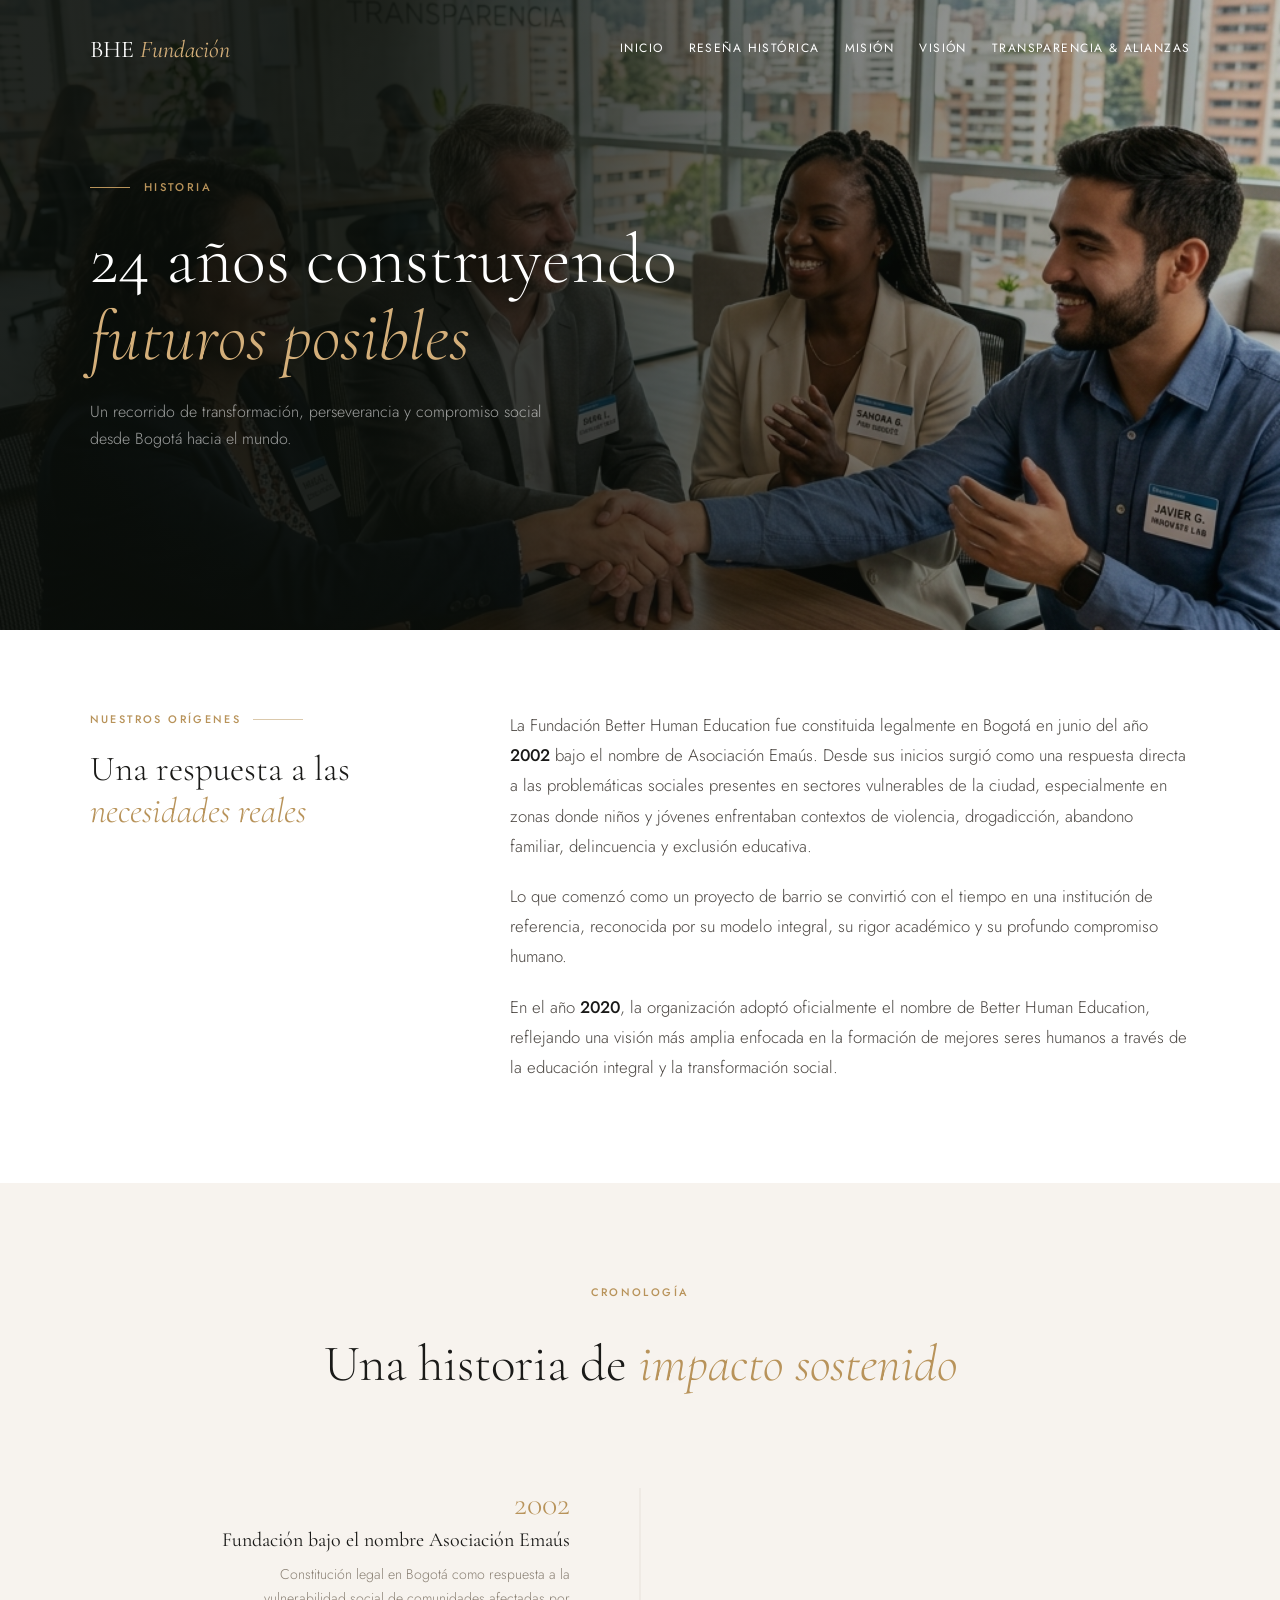
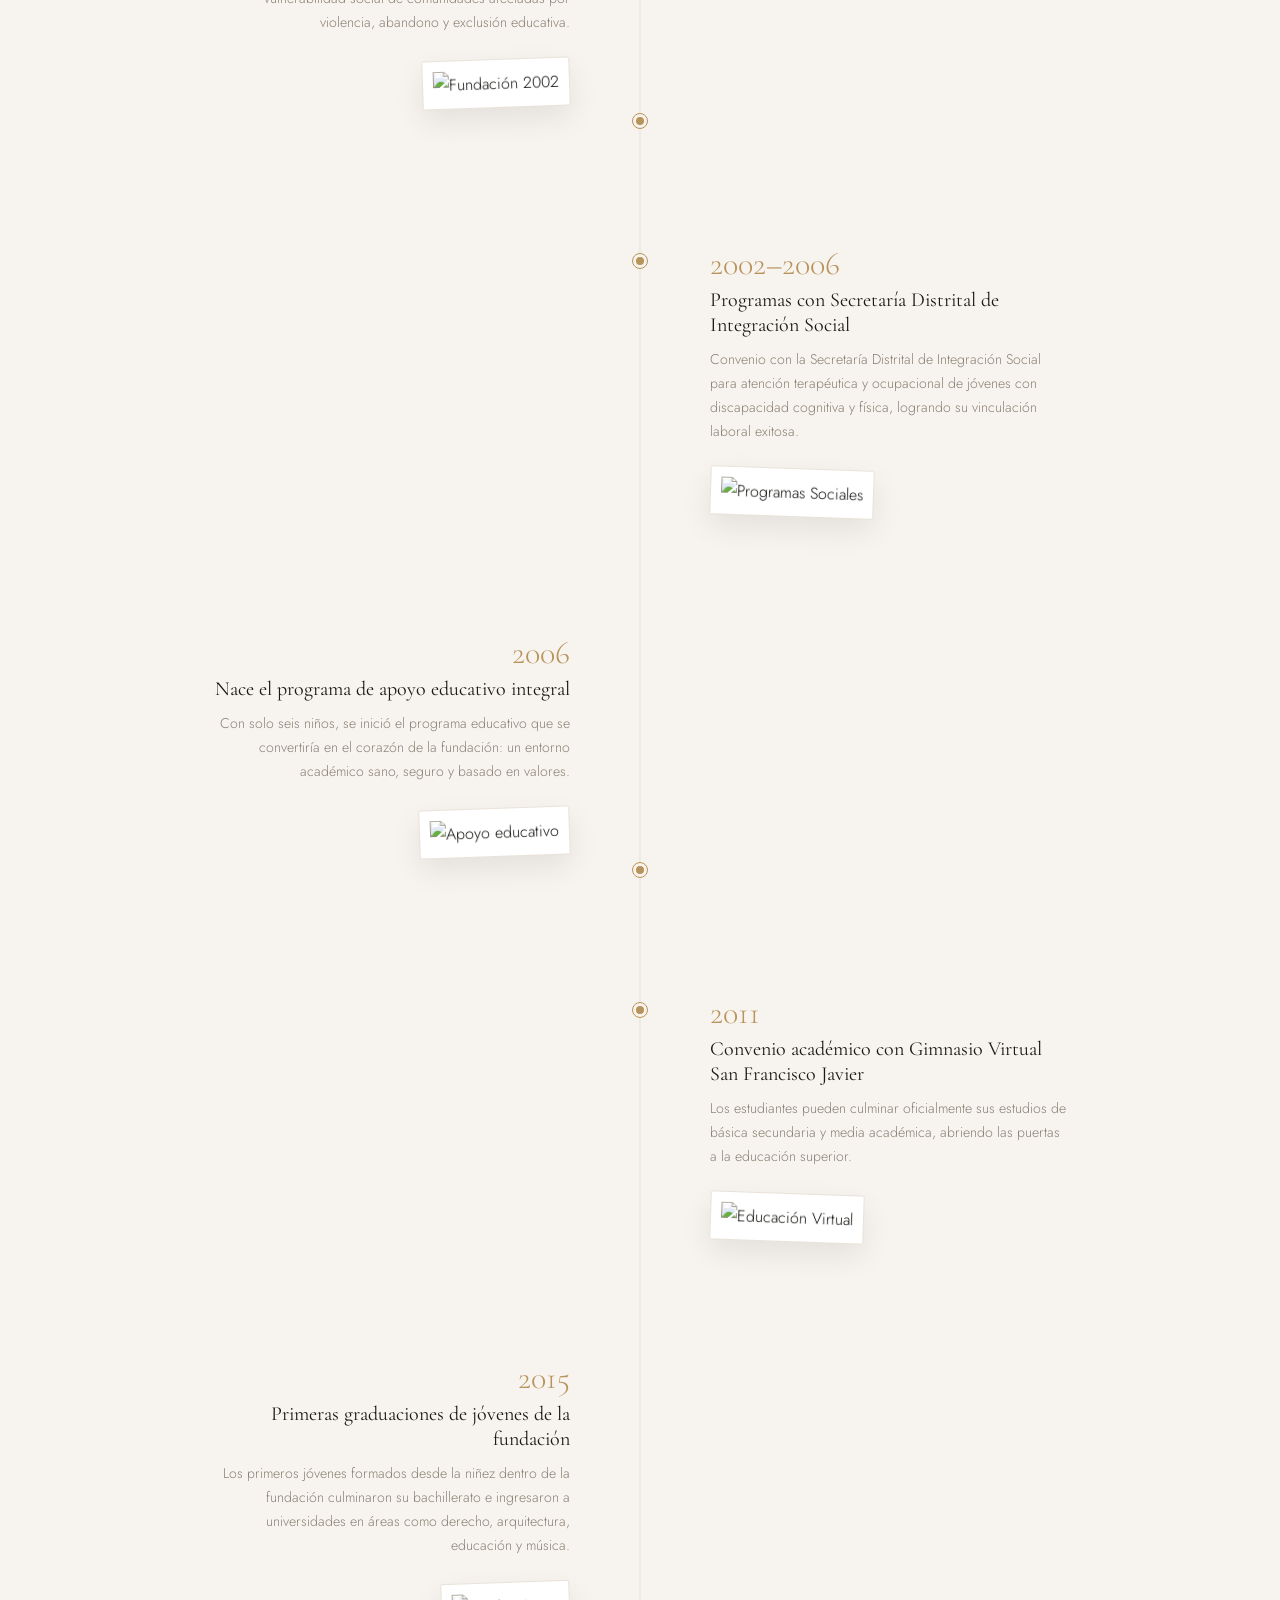
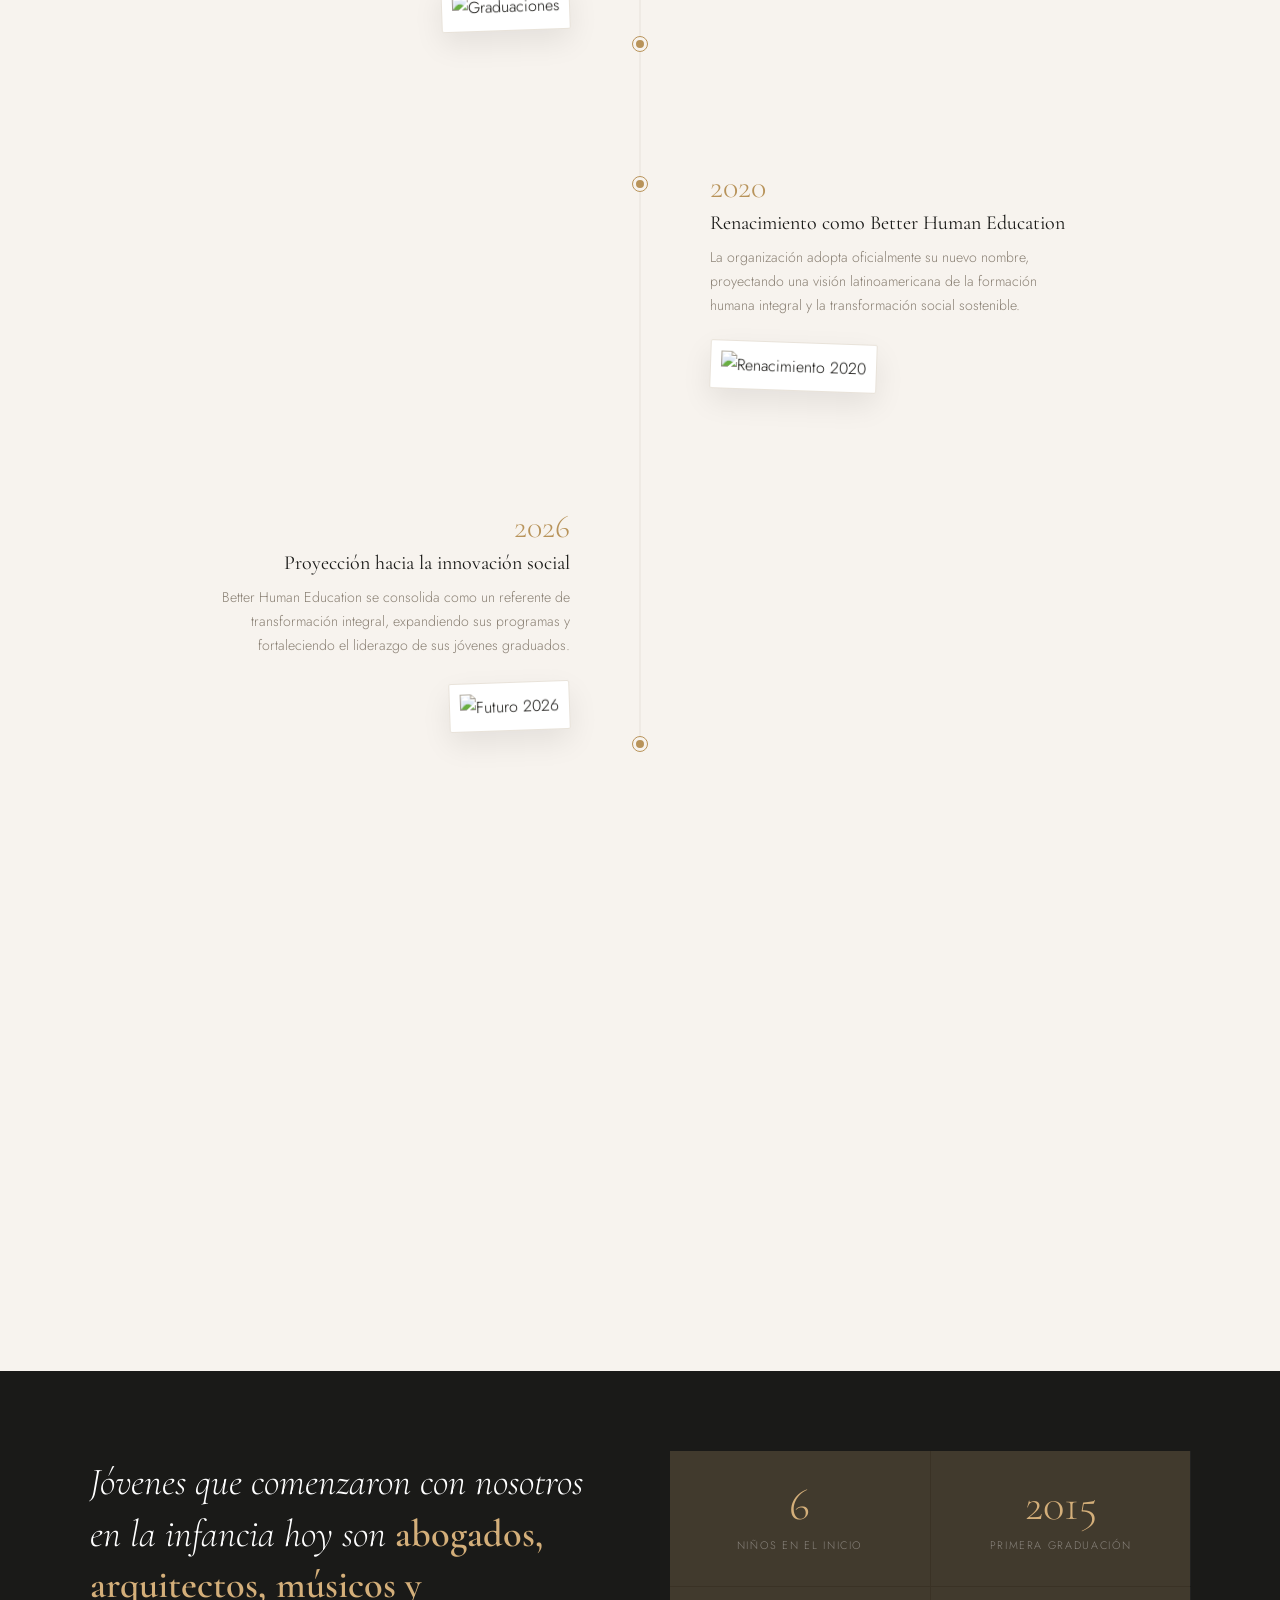
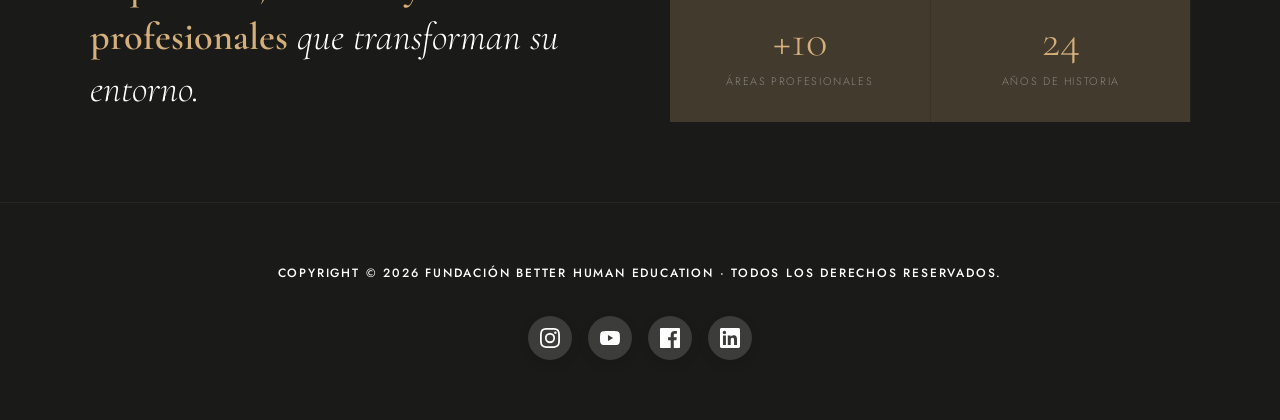
==== commit 2f629733: "agregacion imagenes y mejora de cosas diseño en la pagina en index y en resena" ====
--- a/02_resena_historica.html
+++ b/02_resena_historica.html
@@ -16,9 +16,9 @@
 
   <!-- ══ HEADER ══ -->
   <header class="site-header">
-    <a href="01_inicio.html" class="site-logo">BHE <em>Fundación</em></a>
+    <a href="index.html" class="site-logo">BHE <em>Fundación</em></a>
     <nav class="site-nav">
-      <a href="01_inicio.html">Inicio</a>
+      <a href="index.html">Inicio</a>
       <a href="02_resena_historica.html">Reseña Histórica</a>
       <a href="04_mision.html">Misión</a>
       <a href="05_vision.html">Visión</a>
@@ -82,6 +82,9 @@
           <div class="tl-title">Fundación bajo el nombre Asociación Emaús</div>
           <p class="tl-text">Constitución legal en Bogotá como respuesta a la vulnerabilidad social de comunidades
             afectadas por violencia, abandono y exclusión educativa.</p>
+          <div class="tl-image">
+            <img src="https://images.unsplash.com/photo-1497633762265-9d179a990aa6?auto=format&fit=crop&q=80&w=400" alt="Fundación 2002">
+          </div>
         </div>
         <div class="tl-dot">
           <div class="tl-dot-inner"></div>
@@ -99,6 +102,9 @@
           <div class="tl-title">Programas con Secretaría Distrital de Integración Social</div>
           <p class="tl-text">Convenio con la Secretaría Distrital de Integración Social para atención terapéutica y
             ocupacional de jóvenes con discapacidad cognitiva y física, logrando su vinculación laboral exitosa.</p>
+          <div class="tl-image">
+            <img src="https://images.unsplash.com/photo-1529070538774-1843cb3265df?auto=format&fit=crop&q=80&w=400" alt="Programas Sociales">
+          </div>
         </div>
       </div>
 
@@ -108,6 +114,9 @@
           <div class="tl-title">Nace el programa de apoyo educativo integral</div>
           <p class="tl-text">Con solo seis niños, se inició el programa educativo que se convertiría en el corazón de la
             fundación: un entorno académico sano, seguro y basado en valores.</p>
+          <div class="tl-image">
+            <img src="https://images.unsplash.com/photo-1427504494785-3a9ca7044f45?auto=format&fit=crop&q=80&w=400" alt="Apoyo educativo">
+          </div>
         </div>
         <div class="tl-dot">
           <div class="tl-dot-inner"></div>
@@ -125,6 +134,9 @@
           <div class="tl-title">Convenio académico con Gimnasio Virtual San Francisco Javier</div>
           <p class="tl-text">Los estudiantes pueden culminar oficialmente sus estudios de básica secundaria y media
             académica, abriendo las puertas a la educación superior.</p>
+          <div class="tl-image">
+            <img src="https://images.unsplash.com/photo-1516321318423-f06f85e504b3?auto=format&fit=crop&q=80&w=400" alt="Educación Virtual">
+          </div>
         </div>
       </div>
 
@@ -134,6 +146,9 @@
           <div class="tl-title">Primeras graduaciones de jóvenes de la fundación</div>
           <p class="tl-text">Los primeros jóvenes formados desde la niñez dentro de la fundación culminaron su
             bachillerato e ingresaron a universidades en áreas como derecho, arquitectura, educación y música.</p>
+          <div class="tl-image">
+            <img src="https://images.unsplash.com/photo-1523240795612-9a054b0db644?auto=format&fit=crop&q=80&w=400" alt="Graduaciones">
+          </div>
         </div>
         <div class="tl-dot">
           <div class="tl-dot-inner"></div>
@@ -151,7 +166,26 @@
           <div class="tl-title">Renacimiento como Better Human Education</div>
           <p class="tl-text">La organización adopta oficialmente su nuevo nombre, proyectando una visión latinoamericana
             de la formación humana integral y la transformación social sostenible.</p>
-        </div>
+          <div class="tl-image">
+            <img src="https://images.unsplash.com/photo-1488521787991-ed7bbaae773c?auto=format&fit=crop&q=80&w=400" alt="Renacimiento 2020">
+          </div>
+        </div>
+      </div>
+
+      <div class="timeline-item">
+        <div class="tl-content">
+          <span class="tl-year">2026</span>
+          <div class="tl-title">Proyección hacia la innovación social</div>
+          <p class="tl-text">Better Human Education se consolida como un referente de transformación integral,
+            expandiendo sus programas y fortaleciendo el liderazgo de sus jóvenes graduados.</p>
+          <div class="tl-image">
+            <img src="https://images.unsplash.com/photo-1522202176988-66273c2fd55f?auto=format&fit=crop&q=80&w=400" alt="Futuro 2026">
+          </div>
+        </div>
+        <div class="tl-dot">
+          <div class="tl-dot-inner"></div>
+        </div>
+        <div class="tl-empty"></div>
       </div>
 
     </div>
@@ -190,14 +224,7 @@
     </div>
   </div>
 
-  <script>
-    // Scroll animation for timeline items
-    const items = document.querySelectorAll('.timeline-item');
-    const observer = new IntersectionObserver(entries => {
-      entries.forEach(e => { if (e.isIntersecting) e.target.classList.add('visible'); });
-    }, { threshold: 0.15 });
-    items.forEach(i => observer.observe(i));
-  </script>
+
 
   <!-- ══ FOOTER ══ -->
   <footer class="site-footer">
--- a/css/style.css
+++ b/css/style.css
@@ -109,7 +109,9 @@
       position: absolute;
       inset: 0;
       background: linear-gradient(160deg, #2c3e2d 0%, #1a2a1c 50%, #0d1a0e 100%);
-      /* ↓ REEMPLAZA con tu foto: background-image: url('TU_FOTO.jpg'); background-size: cover; background-position: center; */
+      background-image: url('../img/hero_home.png');
+      background-size: cover;
+      background-position: center;
     }
 
     .hero-photo::after {
@@ -119,21 +121,9 @@
       background: linear-gradient(to top, rgba(10, 14, 10, 0.82) 0%, rgba(10, 14, 10, 0.3) 55%, rgba(10, 14, 10, 0.1) 100%);
     }
 
-    /* Foto placeholder label */
+    /* Foto placeholder label - REMOVED */
     .hero-photo::before {
-      content: '[ FOTO IMPACTANTE AQUÍ — niños / jóvenes / comunidad ]';
-      position: absolute;
-      top: 50%;
-      left: 50%;
-      transform: translate(-50%, -50%);
-      color: rgba(255, 255, 255, 0.18);
-      font-family: var(--sans);
-      font-size: 0.72rem;
-      letter-spacing: 0.18em;
-      text-transform: uppercase;
-      text-align: center;
-      pointer-events: none;
-      z-index: 1;
+      display: none;
     }
 
     .hero-content {
@@ -326,21 +316,14 @@
       width: 100%;
       aspect-ratio: 4/5;
       background: linear-gradient(135deg, #2c3e2d 0%, #1a2a1c 100%);
-      /* ↓ REEMPLAZA: background-image: url('foto2.jpg'); background-size: cover; */
+      background-image: url('../img/about_foundation.png');
+      background-size: cover;
       position: relative;
       overflow: hidden;
     }
 
     .photo-frame::before {
-      content: '[ FOTO AQUÍ ]';
-      position: absolute;
-      top: 50%;
-      left: 50%;
-      transform: translate(-50%, -50%);
-      color: rgba(255, 255, 255, 0.2);
-      font-size: 0.65rem;
-      letter-spacing: 0.2em;
-      text-transform: uppercase;
+      display: none;
     }
 
     .photo-accent {
@@ -497,39 +480,37 @@
     }
 
     .gallery-cell {
-      background: linear-gradient(135deg, #2c3e2d, #1a2a1c);
       position: relative;
       overflow: hidden;
       cursor: pointer;
-      transition: opacity 0.3s;
+      background-size: cover;
+      background-position: center;
+      transition: transform 0.6s cubic-bezier(0.25, 1, 0.5, 1), filter 0.4s ease;
     }
 
     .gallery-cell:hover {
-      opacity: 0.85;
+      transform: scale(1.05);
+      z-index: 2;
     }
 
     .gallery-cell::before {
-      content: '[ FOTO ]';
-      position: absolute;
-      top: 50%;
-      left: 50%;
-      transform: translate(-50%, -50%);
-      color: rgba(255, 255, 255, 0.15);
-      font-size: 0.6rem;
-      letter-spacing: 0.15em;
-      text-transform: uppercase;
+      display: none;
+    }
+
+    .gallery-cell:nth-child(1) {
+      background-image: url('https://images.unsplash.com/photo-1513364776144-60967b0f800f?auto=format&fit=crop&q=80&w=800');
     }
 
     .gallery-cell:nth-child(2) {
-      background: linear-gradient(135deg, #3a2c1a, #2a1c0a);
+      background-image: url('https://images.unsplash.com/photo-1526232761682-d26e03ac148e?auto=format&fit=crop&q=80&w=800');
     }
 
     .gallery-cell:nth-child(3) {
-      background: linear-gradient(135deg, #1a2a3a, #0a1c2a);
+      background-image: url('https://images.unsplash.com/photo-1503676260728-1c00da094a0b?auto=format&fit=crop&q=80&w=800');
     }
 
     .gallery-cell:nth-child(4) {
-      background: linear-gradient(135deg, #2a1a2a, #1a0a1a);
+      background-image: url('https://images.unsplash.com/photo-1488521787991-ed7bbaae773c?auto=format&fit=crop&q=80&w=800');
     }
 
     /* ── FOOTER ── */
@@ -730,7 +711,9 @@
     position: absolute;
     inset: 0;
     background: linear-gradient(120deg, #1a2c1e 0%, #0d1a0e 60%, #1a1a18 100%);
-    /* ↓ REEMPLAZA: background-image: url('historia.jpg'); background-size: cover; background-position: center; */
+    background-image: url('../img/history_archive.png');
+    background-size: cover;
+    background-position: center;
   }
 
   .page-hero-bg::after {
@@ -741,17 +724,7 @@
   }
 
   .page-hero-bg::before {
-    content: '[ FOTO HISTÓRICA / ARCHIVO FUNDACIÓN ]';
-    position: absolute;
-    top: 50%;
-    right: 10%;
-    transform: translateY(-50%);
-    color: rgba(255,255,255,0.1);
-    font-family: var(--sans);
-    font-size: 0.65rem;
-    letter-spacing: 0.15em;
-    text-transform: uppercase;
-    z-index: 1;
+    display: none;
   }
 
   .page-hero-content {
@@ -907,13 +880,10 @@
     display: grid;
     grid-template-columns: 1fr 60px 1fr;
     gap: 0;
-    margin-bottom: 60px;
-    opacity: 0;
-    transform: translateY(20px);
-    transition: opacity 0.6s, transform 0.6s;
-  }
-
-  .timeline-item.visible { opacity: 1; transform: translateY(0); }
+    margin-bottom: 120px;
+  }
+
+
 
   .timeline-item:nth-child(odd) .tl-content { grid-column: 1; text-align: right; padding-right: 40px; }
   .timeline-item:nth-child(odd) .tl-empty   { grid-column: 3; }
@@ -967,6 +937,38 @@
 
   .tl-content { padding-top: 0; }
 
+  .tl-image {
+    margin-top: 24px;
+    display: inline-block;
+    padding: 10px;
+    background: var(--white);
+    box-shadow: 0 12px 30px rgba(0,0,0,0.08);
+    border: 1px solid var(--stone);
+    border-radius: 2px;
+    transition: transform 0.4s ease;
+    max-width: 280px;
+  }
+
+  .tl-image img {
+    display: block;
+    width: 100%;
+    height: auto;
+    filter: sepia(0.2) contrast(1.1);
+  }
+
+  .timeline-item:nth-child(odd) .tl-image {
+    transform: rotate(-2deg);
+  }
+
+  .timeline-item:nth-child(even) .tl-image {
+    transform: rotate(2deg);
+  }
+
+  .tl-image:hover {
+    transform: rotate(0) translateY(-5px);
+    box-shadow: 0 20px 45px rgba(184, 147, 90, 0.15);
+  }
+
   /* ── PHOTO ROW ── */
   .photo-row {
     display: grid;
@@ -979,22 +981,23 @@
   .photo-row-cell {
     position: relative;
     overflow: hidden;
-    background: linear-gradient(135deg, #2c3e2d, #1a2a1c);
-  }
-
-  .photo-row-cell:nth-child(2) { background: linear-gradient(135deg, #3a2c1a, #2a1c0a); }
-  .photo-row-cell:nth-child(3) { background: linear-gradient(135deg, #1a2c3a, #0a1c2a); }
+    background-size: cover;
+    background-position: center;
+    transition: filter 0.5s ease;
+  }
+
+  .photo-row-cell:nth-child(1) { 
+    background-image: url('https://images.unsplash.com/photo-1542810634-71277d95dcbb?auto=format&fit=crop&q=80&w=800'); 
+  }
+  .photo-row-cell:nth-child(2) { 
+    background-image: url('https://images.unsplash.com/photo-1517486808906-6ca8b3f04846?auto=format&fit=crop&q=80&w=800'); 
+  }
+  .photo-row-cell:nth-child(3) { 
+    background-image: url('https://images.unsplash.com/photo-1517245386807-bb43f82c33c4?auto=format&fit=crop&q=80&w=800'); 
+  }
 
   .photo-row-cell::before {
-    content: '[ FOTO AQUÍ ]';
-    position: absolute;
-    top: 50%;
-    left: 50%;
-    transform: translate(-50%, -50%);
-    color: rgba(255,255,255,0.12);
-    font-size: 0.6rem;
-    letter-spacing: 0.15em;
-    text-transform: uppercase;
+    display: none;
   }
 
   /* ── MILESTONE CALLOUT ── */
@@ -1212,47 +1215,36 @@
     }
   }
 
-  /* ── PAGE HERO (horizontal split) ── */
+  /* ── PAGE HERO ── */
   .page-hero {
-    display: grid;
-    grid-template-columns: 1fr 1fr;
-    min-height: 65vh;
-  }
-
-  .hero-left {
-    background: var(--ink);
-    padding: 80px 7vw 80px 7vw;
-    display: flex;
-    flex-direction: column;
-    justify-content: center;
-  }
-
-  .hero-right {
-    background: linear-gradient(135deg, #2c3e2d 0%, #1a2a1c 100%);
     position: relative;
+    height: 70vh;
+    min-height: 480px;
+    display: flex;
+    align-items: center;
     overflow: hidden;
-    /* ↓ REEMPLAZA: background-image: url('foto_alianzas.jpg'); background-size: cover; background-position: center; */
-  }
-
-  .hero-right::before {
-    content: '[ FOTO IMPACTANTE AQUÍ\A — Equipo / Convenios / Sede ]';
-    white-space: pre;
+  }
+
+  .page-hero-bg {
     position: absolute;
-    top: 50%;
-    left: 50%;
-    transform: translate(-50%, -50%);
-    color: rgba(255,255,255,0.12);
-    font-size: 0.65rem;
-    letter-spacing: 0.15em;
-    text-transform: uppercase;
-    text-align: center;
-  }
-
-  .hero-right::after {
+    inset: 0;
+    background: linear-gradient(120deg, #1a1a18 0%, #0d1a0e 60%, #1a2c1e 100%);
+    background-image: url('../img/transparency_hero.png');
+    background-size: cover;
+    background-position: center;
+  }
+
+  .page-hero-bg::after {
     content: '';
     position: absolute;
     inset: 0;
-    background: linear-gradient(to right, rgba(26,26,24,0.5) 0%, transparent 60%);
+    background: linear-gradient(to right, rgba(10,14,10,0.9) 30%, rgba(10,14,10,0.2) 100%);
+  }
+
+  .page-hero-content {
+    position: relative;
+    z-index: 2;
+    padding: 0 7vw;
   }
 
   .page-eyebrow {
@@ -1278,10 +1270,11 @@
 
   .page-title {
     font-family: var(--serif);
-    font-size: clamp(2.2rem, 4.5vw, 3.8rem);
+    font-size: clamp(2.2rem, 5.5vw, 4.5rem);
     font-weight: 300;
     color: var(--white);
     line-height: 1.1;
+    max-width: 650px;
     opacity: 0;
     animation: fadeIn 0.8s 0.4s ease forwards;
   }
@@ -1290,9 +1283,9 @@
 
   .page-subtitle {
     margin-top: 22px;
-    font-size: 0.98rem;
-    color: rgba(255,255,255,0.5);
-    max-width: 400px;
+    font-size: 1rem;
+    color: rgba(255,255,255,0.6);
+    max-width: 480px;
     line-height: 1.7;
     opacity: 0;
     animation: fadeIn 0.8s 0.6s ease forwards;
@@ -1749,7 +1742,9 @@
     position: absolute;
     inset: 0;
     background: linear-gradient(160deg, #1a2c1e 0%, #0d1a10 50%, #0a0d0a 100%);
-    /* ↓ REEMPLAZA: background-image: url('mision.jpg'); background-size: cover; background-position: center; */
+    background-image: url('../img/mission_impact.png');
+    background-size: cover;
+    background-position: center;
   }
 
   .hero-bg::after {
@@ -1760,17 +1755,7 @@
   }
 
   .hero-bg::before {
-    content: '[ FOTO MÁS IMPACTANTE DE LA FUNDACIÓN ]';
-    position: absolute;
-    bottom: 10%;
-    left: 50%;
-    transform: translateX(-50%);
-    color: rgba(255,255,255,0.1);
-    font-size: 0.6rem;
-    letter-spacing: 0.15em;
-    text-transform: uppercase;
-    z-index: 1;
-    white-space: nowrap;
+    display: none;
   }
 
   .hero-content {
@@ -2016,22 +2001,13 @@
 
   .photo-main {
     background: linear-gradient(135deg, #2c3e2d, #1a2a1c);
+    background-image: url('../img/hero_home.png');
+    background-size: cover;
     position: relative;
-    /* ↓ REEMPLAZA: background-image: url('foto_impacto.jpg'); background-size: cover; */
   }
 
   .photo-main::before {
-    content: '[ FOTO PRINCIPAL — Niños aprendiendo / momentos de impacto ]';
-    position: absolute;
-    top: 50%;
-    left: 50%;
-    transform: translate(-50%, -50%);
-    color: rgba(255,255,255,0.12);
-    font-size: 0.6rem;
-    letter-spacing: 0.12em;
-    text-transform: uppercase;
-    text-align: center;
-    width: 200px;
+    display: none;
   }
 
   .photo-aside {
@@ -2406,22 +2382,15 @@
   .full-photo {
     height: 520px;
     background: linear-gradient(135deg, #2c3e2d 0%, #1a2a1c 100%);
+    background-image: url('../img/vision_future.png');
+    background-size: cover;
+    background-position: center top;
     position: relative;
     overflow: hidden;
-    /* ↓ REEMPLAZA: background-image: url('vision.jpg'); background-size: cover; background-position: center top; */
   }
 
   .full-photo::before {
-    content: '[ FOTO ASPIRACIONAL — Jóvenes graduados / momentos de logro / futuro ]';
-    position: absolute;
-    top: 50%;
-    left: 50%;
-    transform: translate(-50%, -50%);
-    color: rgba(255,255,255,0.1);
-    font-size: 0.6rem;
-    letter-spacing: 0.15em;
-    text-transform: uppercase;
-    white-space: nowrap;
+    display: none;
   }
 
   .full-photo::after {
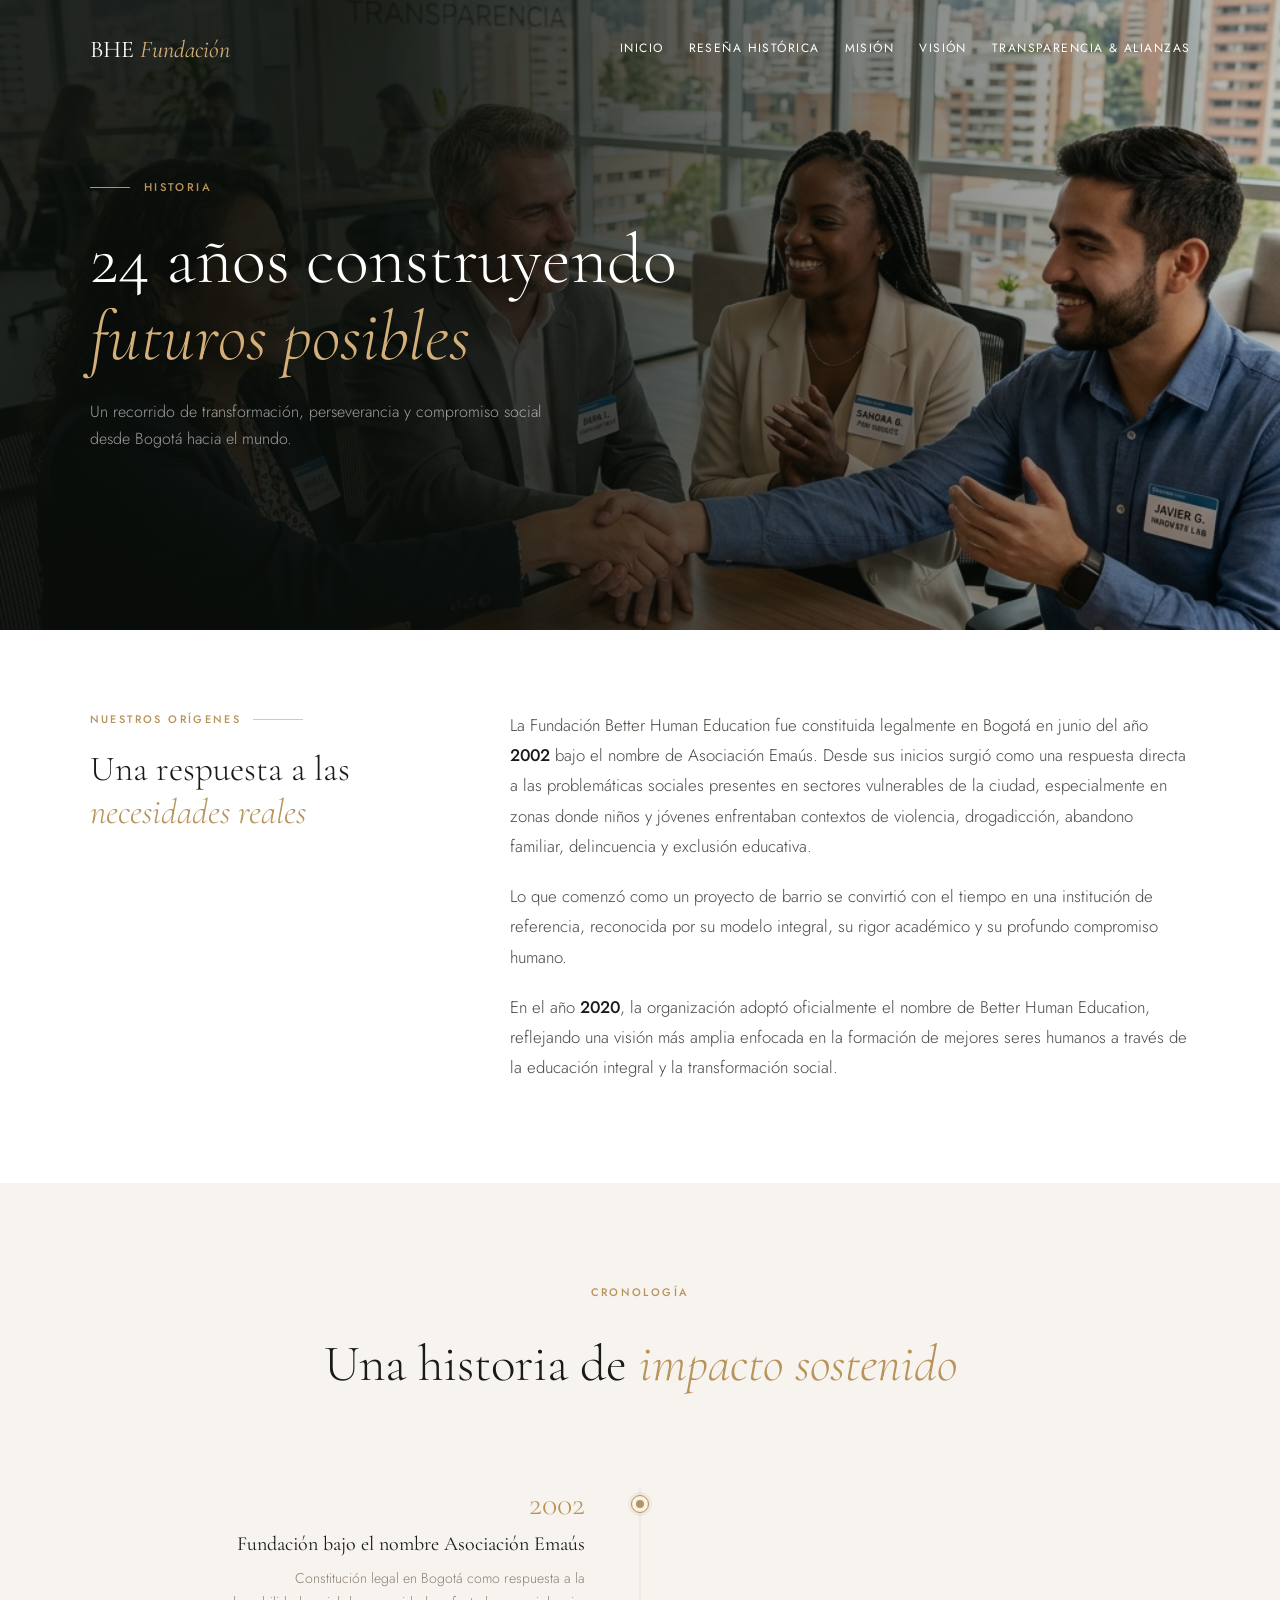
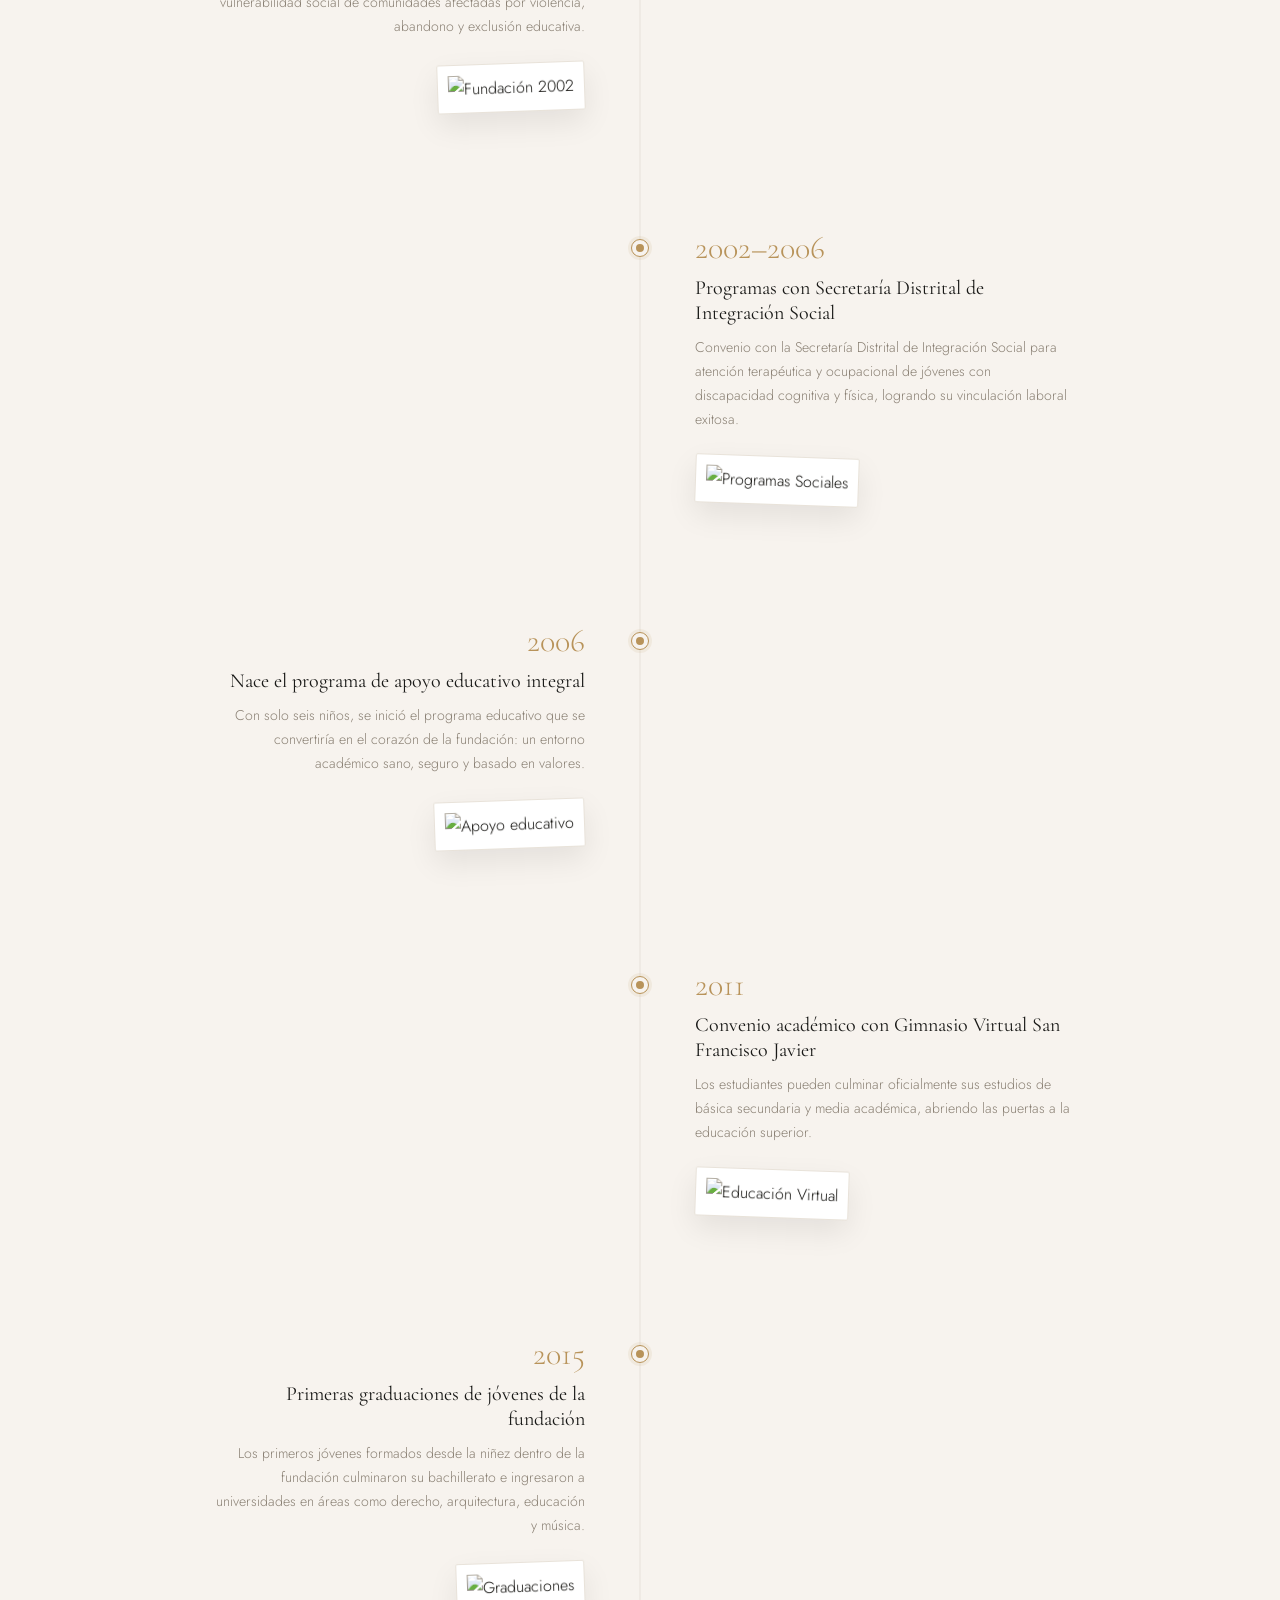
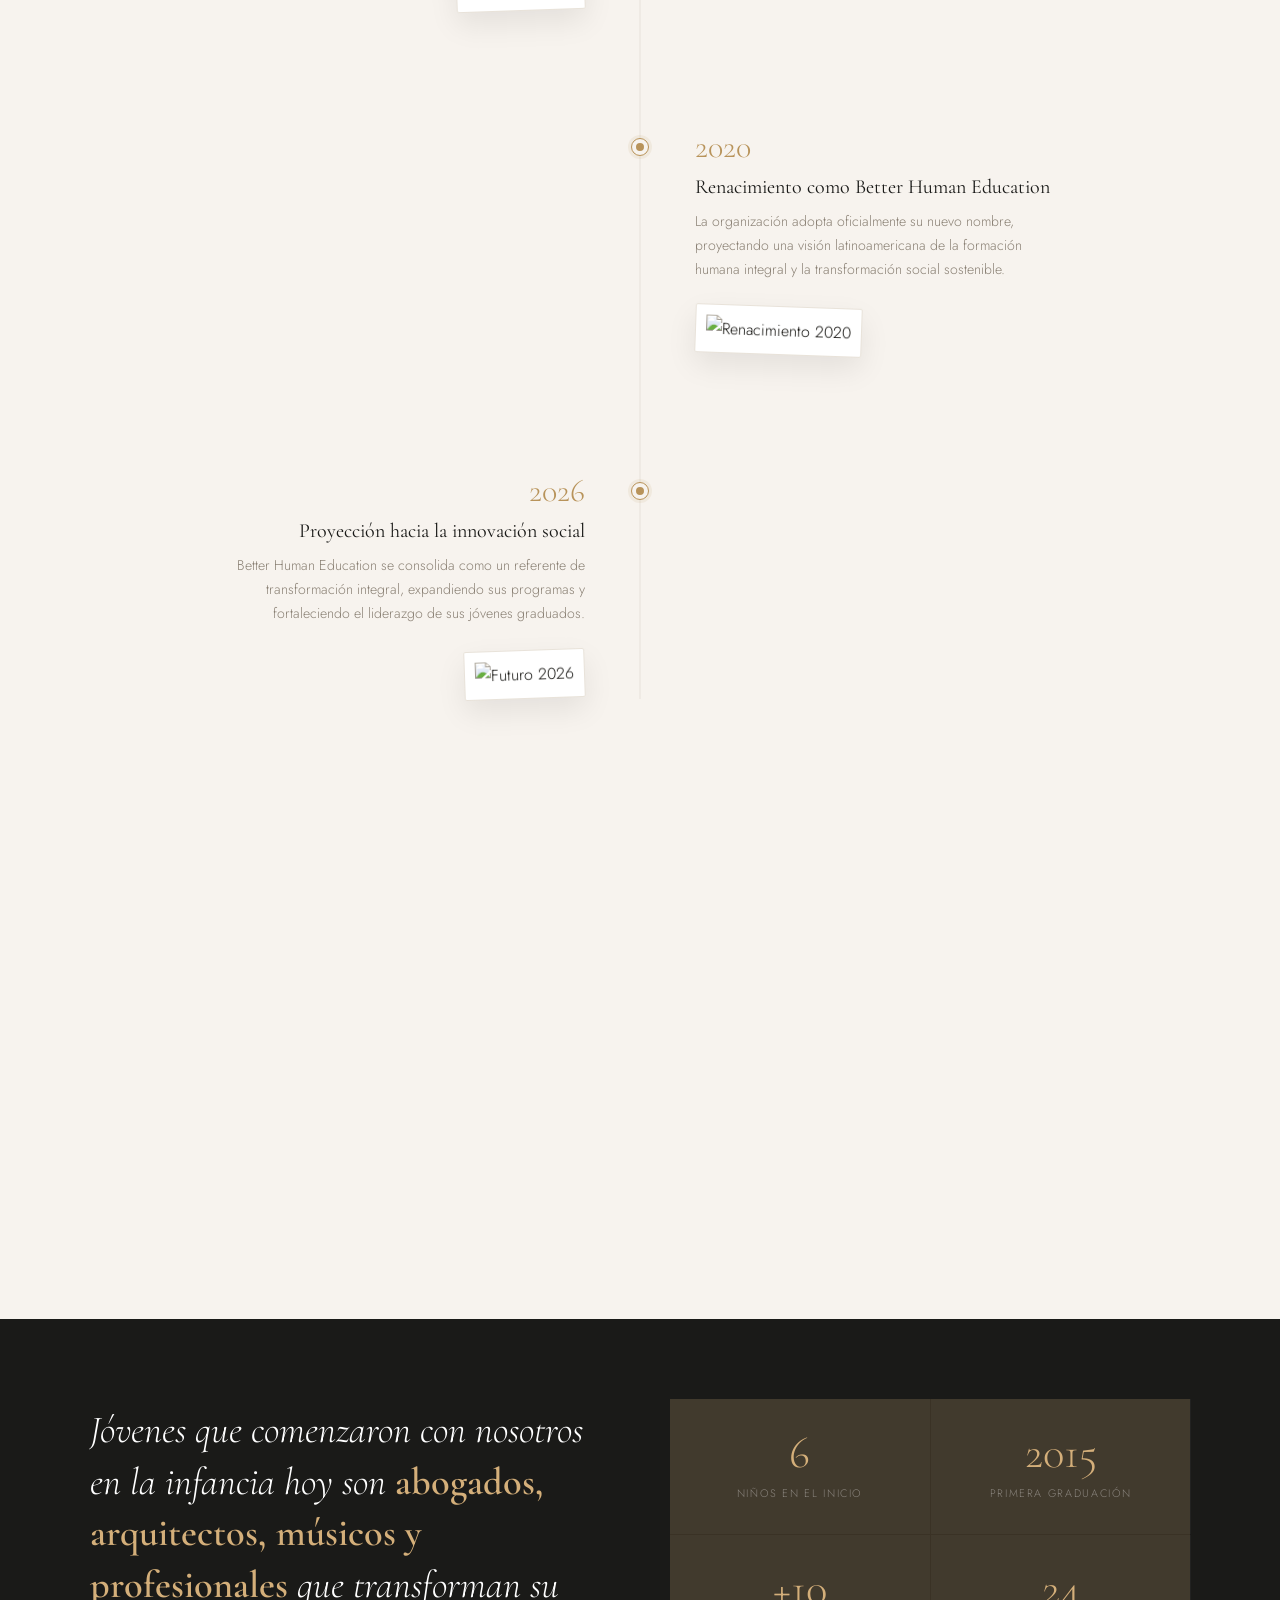
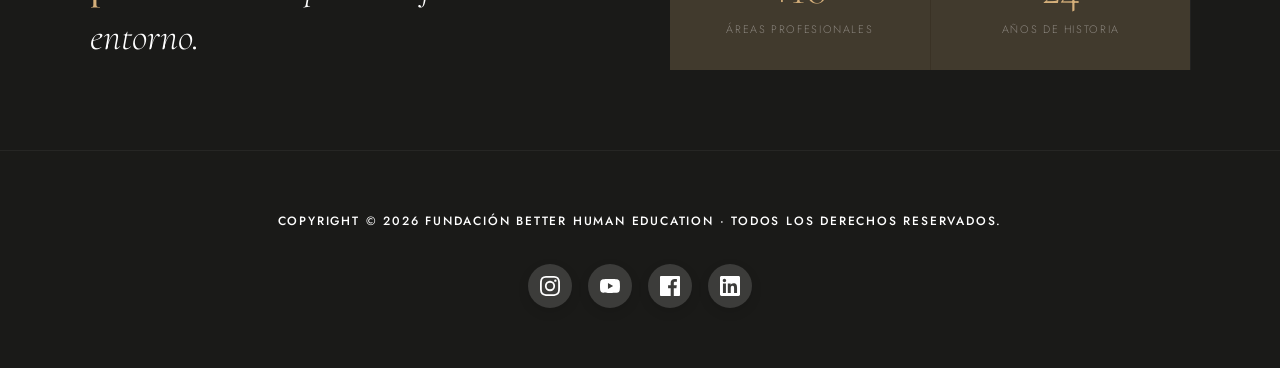
==== commit 5ce80b7e: "Mejora alineación cronología, corrección bugs de scroll, botón volver arriba en todas las vistas y o" ====
--- a/02_resena_historica.html
+++ b/02_resena_historica.html
@@ -261,6 +261,11 @@
     </div>
   </footer>
 
+  <!-- ══ SCROLL TO TOP ══ -->
+  <button id="scrollToTop" class="scroll-to-top" aria-label="Volver arriba">
+    <svg viewBox="0 0 24 24"><path d="M12 4l-8 8h6v8h4v-8h6z"/></svg>
+  </button>
+
   <script src="js/main.js"></script>
 </body>
 
--- a/css/style.css
+++ b/css/style.css
@@ -881,33 +881,38 @@
     grid-template-columns: 1fr 60px 1fr;
     gap: 0;
     margin-bottom: 120px;
-  }
-
-
-
-  .timeline-item:nth-child(odd) .tl-content { grid-column: 1; text-align: right; padding-right: 40px; }
+    align-items: start;
+  }
+
+  .timeline-item > * {
+    grid-row: 1;
+  }
+
+  .timeline-item:nth-child(odd) .tl-content { grid-column: 1; text-align: right; padding-right: 25px; }
   .timeline-item:nth-child(odd) .tl-empty   { grid-column: 3; }
-  .timeline-item:nth-child(even) .tl-content { grid-column: 3; text-align: left; padding-left: 40px; order: 3; }
-  .timeline-item:nth-child(even) .tl-empty   { grid-column: 1; order: 1; }
+  .timeline-item:nth-child(even) .tl-content { grid-column: 3; text-align: left; padding-left: 25px; }
+  .timeline-item:nth-child(even) .tl-empty   { grid-column: 1; }
 
   .tl-dot {
     grid-column: 2;
     display: flex;
-    flex-direction: column;
-    align-items: center;
-    justify-content: flex-start;
-    padding-top: 6px;
+    align-items: center; /* Centra el punto verticalmente respecto a la altura del contenedor */
+    justify-content: center;
+    height: 2rem; /* Misma altura que el font-size del año para alineación perfecta */
     order: 2;
+    position: relative;
+    z-index: 2;
   }
 
   .tl-dot-inner {
-    width: 14px;
-    height: 14px;
+    width: 16px;
+    height: 16px;
     border-radius: 50%;
     background: var(--gold);
-    border: 3px solid var(--cream);
+    border: 4px solid var(--cream);
     outline: 1px solid var(--gold);
     flex-shrink: 0;
+    box-shadow: 0 0 0 4px rgba(184, 147, 90, 0.1);
   }
 
   .tl-year {
@@ -916,7 +921,7 @@
     font-weight: 300;
     color: var(--gold);
     line-height: 1;
-    margin-top: 0;
+    margin: 0 0 12px 0;
     display: block;
   }
 
@@ -2000,9 +2005,9 @@
   }
 
   .photo-main {
-    background: linear-gradient(135deg, #2c3e2d, #1a2a1c);
     background-image: url('../img/hero_home.png');
     background-size: cover;
+    background-position: center;
     position: relative;
   }
 
@@ -2017,22 +2022,16 @@
   }
 
   .photo-sm {
-    background: linear-gradient(135deg, #3a2c1a, #2a1c0a);
+    background-size: cover;
+    background-position: center;
     position: relative;
   }
 
-  .photo-sm:nth-child(2) { background: linear-gradient(135deg, #1a2c3a, #0a1c2a); }
+  .photo-sm:nth-child(1) { background-image: url('https://images.unsplash.com/photo-1529390079861-591de354faf5?auto=format&fit=crop&q=80&w=600'); }
+  .photo-sm:nth-child(2) { background-image: url('https://images.unsplash.com/photo-1509062522246-3755977927d7?auto=format&fit=crop&q=80&w=600'); }
 
   .photo-sm::before {
-    content: '[ FOTO ]';
-    position: absolute;
-    top: 50%;
-    left: 50%;
-    transform: translate(-50%, -50%);
-    color: rgba(255,255,255,0.12);
-    font-size: 0.55rem;
-    letter-spacing: 0.12em;
-    text-transform: uppercase;
+    display: none;
   }
 
   /* ── PRINCIPLES ── */
@@ -2808,6 +2807,48 @@
   .social-icon svg {
     width: 20px;
     height: 20px;
+    fill: currentColor;
+  }
+
+  /* ── SCROLL TO TOP ── */
+  .scroll-to-top {
+    position: fixed;
+    bottom: 30px;
+    right: 30px;
+    width: 50px;
+    height: 50px;
+    border-radius: 50%;
+    background: var(--gold);
+    color: var(--ink);
+    border: none;
+    cursor: pointer;
+    display: flex;
+    align-items: center;
+    justify-content: center;
+    opacity: 0;
+    visibility: hidden;
+    transform: translateY(20px);
+    transition: opacity 0.4s ease, transform 0.4s ease, visibility 0.4s, background 0.3s;
+    z-index: 999;
+    box-shadow: 0 4px 15px rgba(0,0,0,0.15);
+  }
+
+  .scroll-to-top.show {
+    opacity: 1;
+    visibility: visible;
+    transform: translateY(0);
+  }
+
+  .scroll-to-top:hover {
+    background: var(--white);
+    color: var(--gold);
+    transform: translateY(-3px);
+    box-shadow: 0 8px 25px rgba(184, 147, 90, 0.4);
+  }
+
+  .scroll-to-top svg {
+    width: 24px;
+    height: 24px;
     fill: currentColor;
   }
 
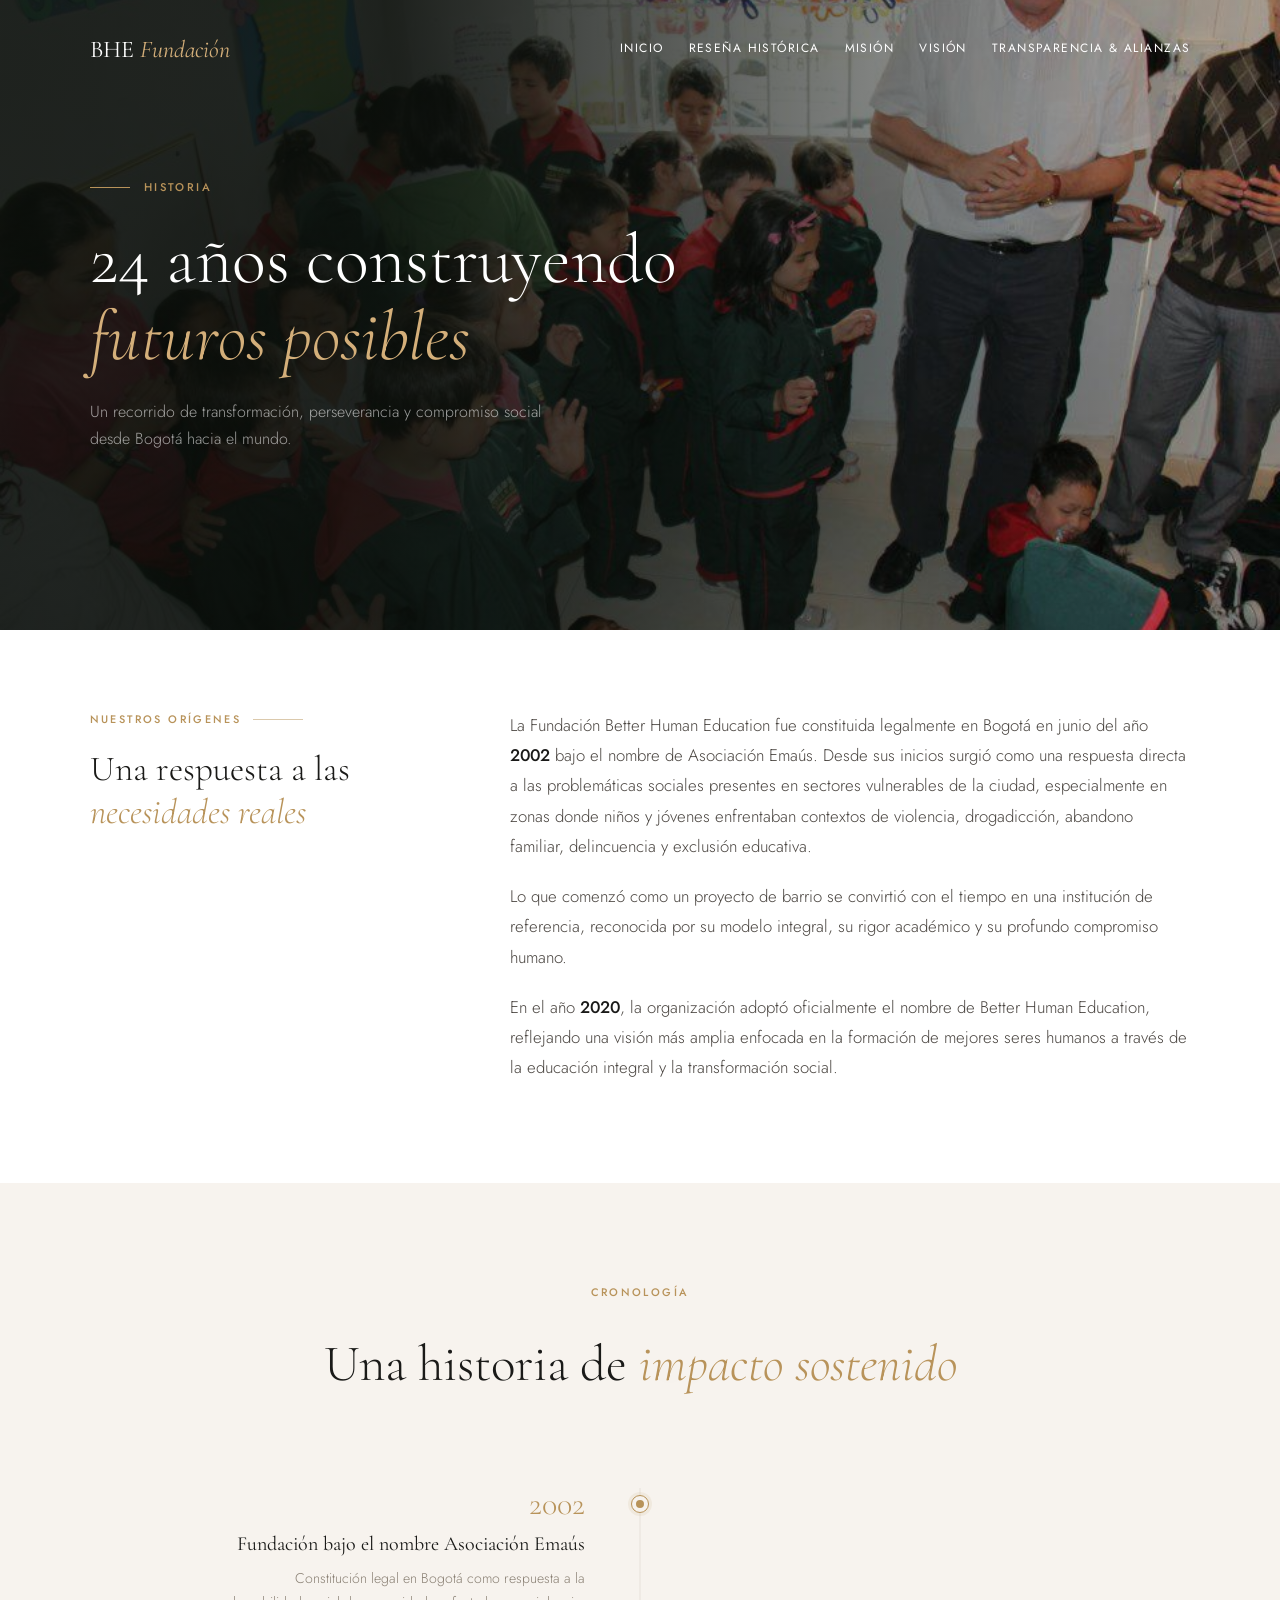
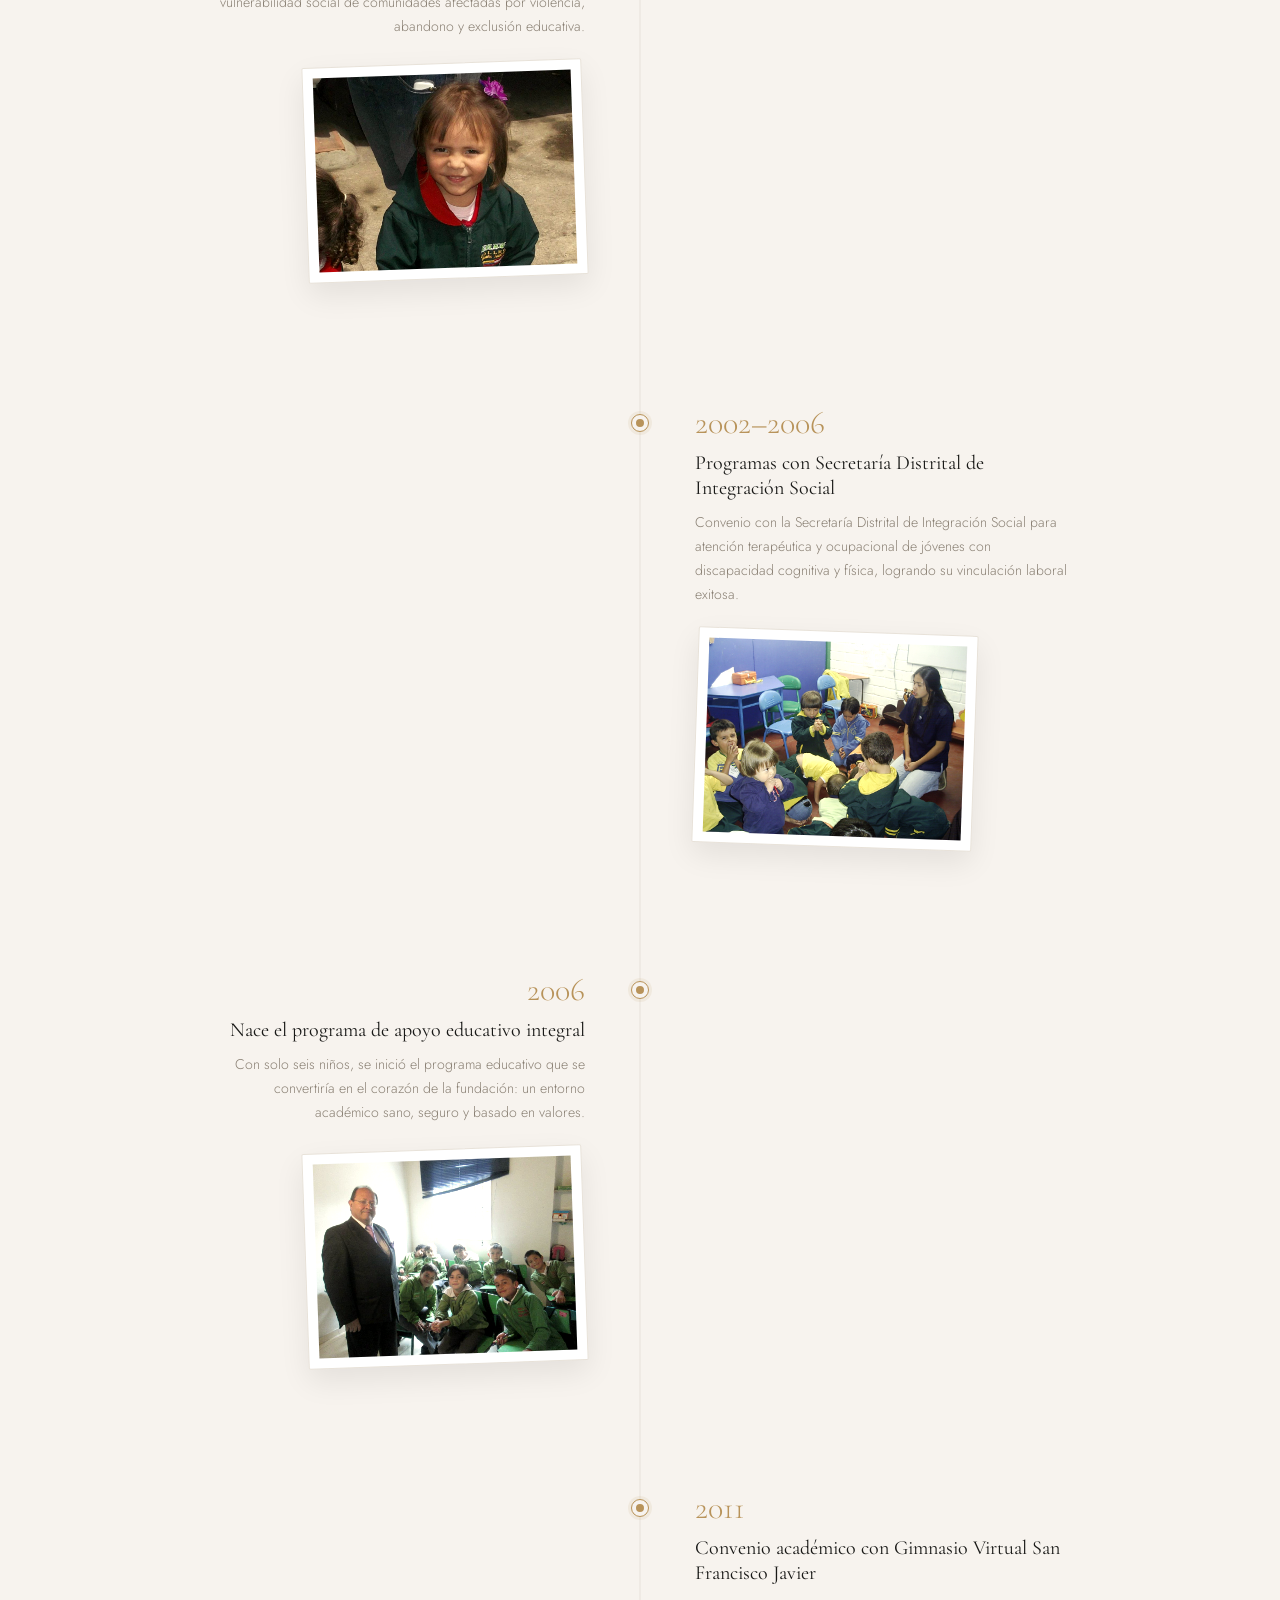
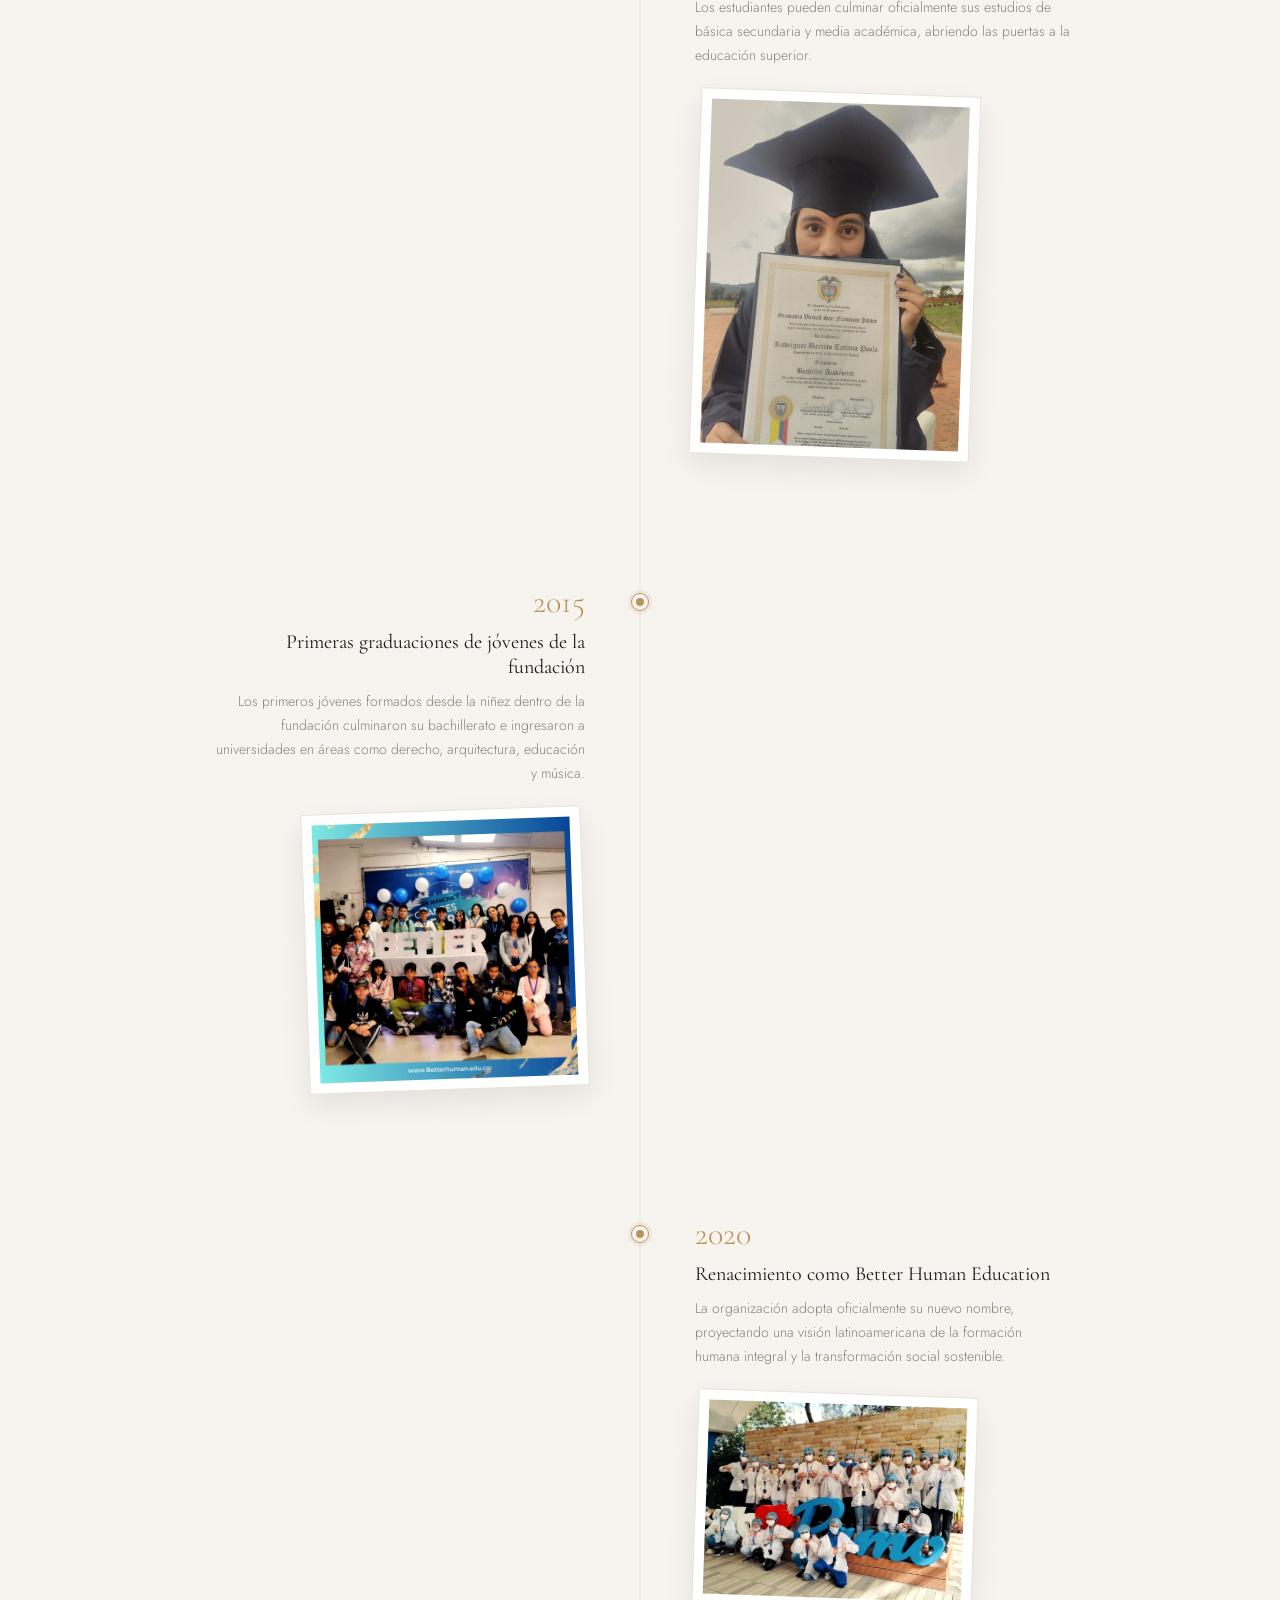
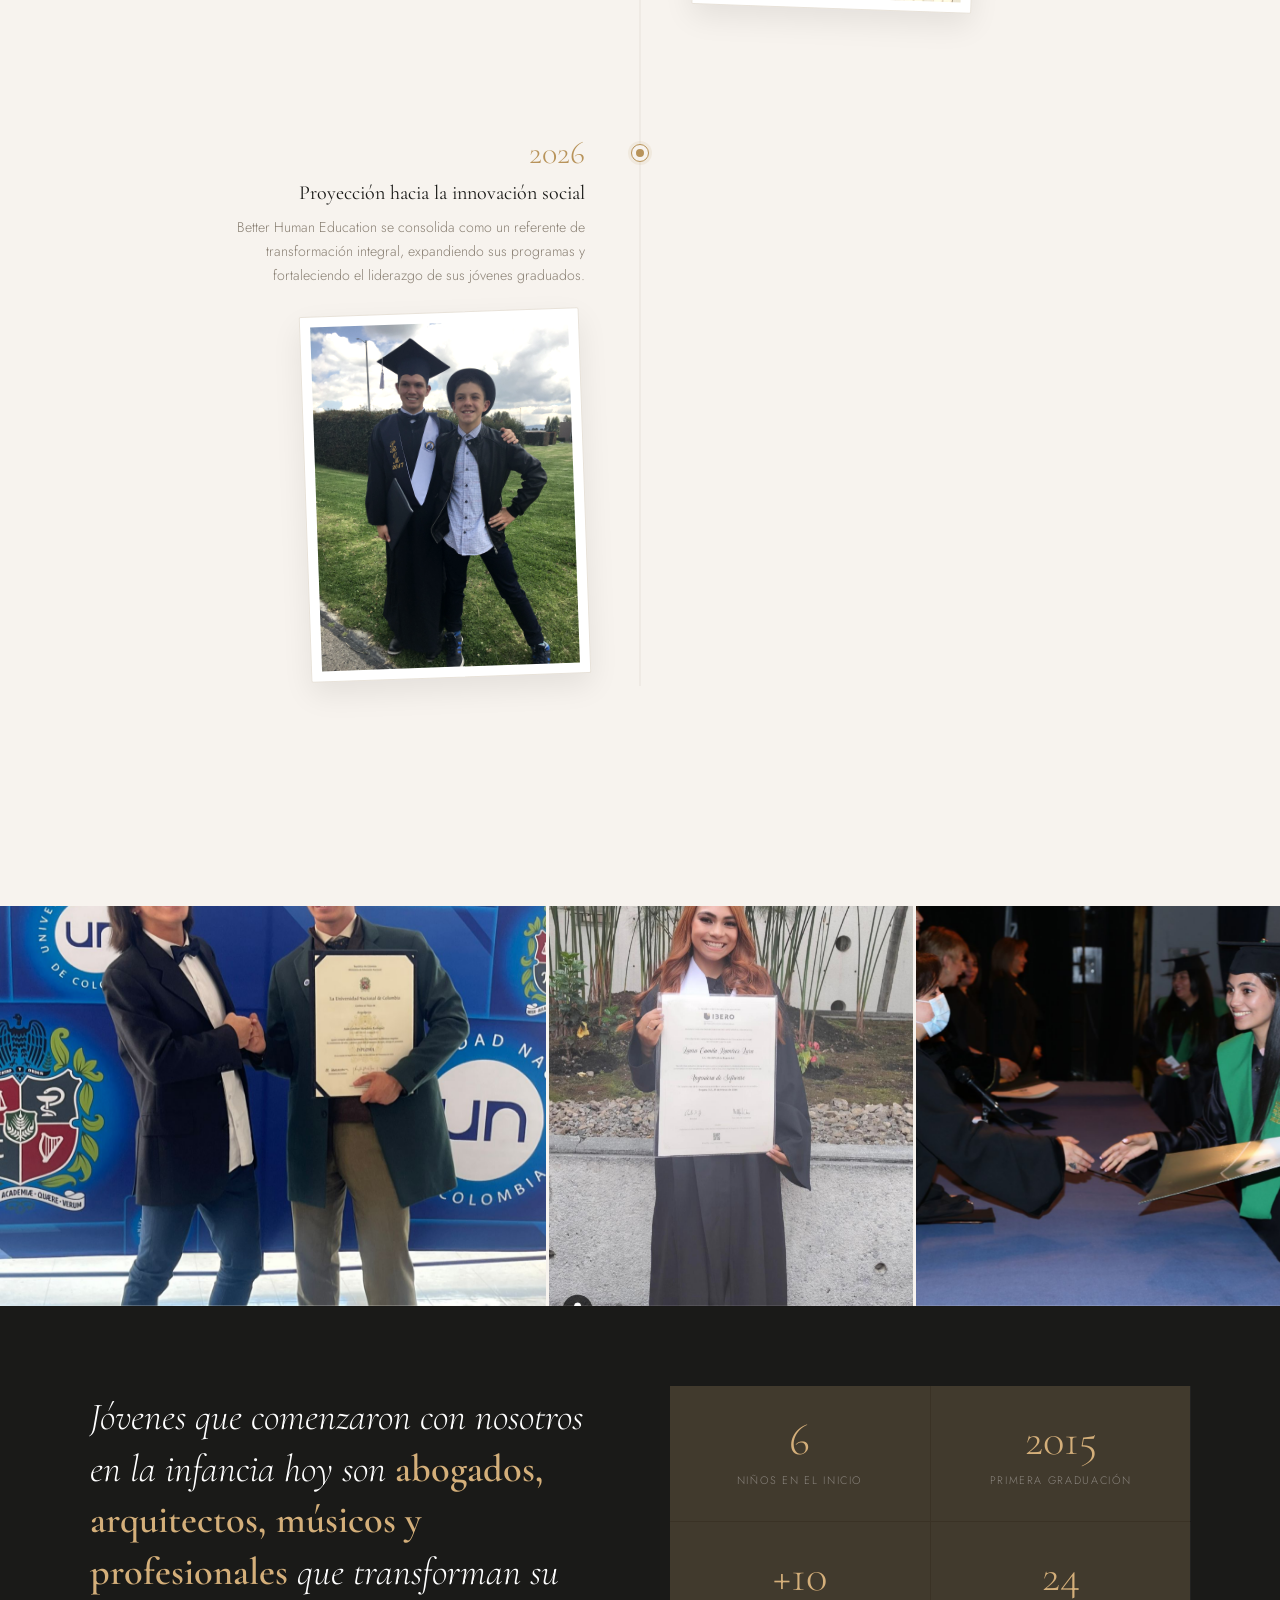
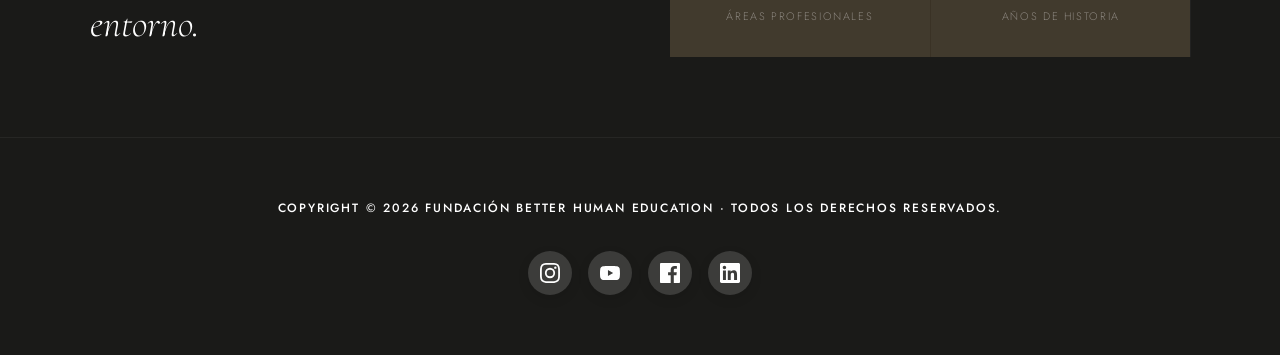
==== commit 20a23d5c: "Se agregan fotos, en cada pagina" ====
--- a/02_resena_historica.html
+++ b/02_resena_historica.html
@@ -83,7 +83,7 @@
           <p class="tl-text">Constitución legal en Bogotá como respuesta a la vulnerabilidad social de comunidades
             afectadas por violencia, abandono y exclusión educativa.</p>
           <div class="tl-image">
-            <img src="https://images.unsplash.com/photo-1497633762265-9d179a990aa6?auto=format&fit=crop&q=80&w=400" alt="Fundación 2002">
+            <img src="img/2%20Resen%CC%83a%20Histo%CC%81rica/2.jpg" alt="Fundación 2002">
           </div>
         </div>
         <div class="tl-dot">
@@ -103,7 +103,7 @@
           <p class="tl-text">Convenio con la Secretaría Distrital de Integración Social para atención terapéutica y
             ocupacional de jóvenes con discapacidad cognitiva y física, logrando su vinculación laboral exitosa.</p>
           <div class="tl-image">
-            <img src="https://images.unsplash.com/photo-1529070538774-1843cb3265df?auto=format&fit=crop&q=80&w=400" alt="Programas Sociales">
+            <img src="img/2%20Resen%CC%83a%20Histo%CC%81rica/3.jpg" alt="Programas Sociales">
           </div>
         </div>
       </div>
@@ -115,7 +115,7 @@
           <p class="tl-text">Con solo seis niños, se inició el programa educativo que se convertiría en el corazón de la
             fundación: un entorno académico sano, seguro y basado en valores.</p>
           <div class="tl-image">
-            <img src="https://images.unsplash.com/photo-1427504494785-3a9ca7044f45?auto=format&fit=crop&q=80&w=400" alt="Apoyo educativo">
+            <img src="img/2%20Resen%CC%83a%20Histo%CC%81rica/5.jpg" alt="Apoyo educativo">
           </div>
         </div>
         <div class="tl-dot">
@@ -135,7 +135,7 @@
           <p class="tl-text">Los estudiantes pueden culminar oficialmente sus estudios de básica secundaria y media
             académica, abriendo las puertas a la educación superior.</p>
           <div class="tl-image">
-            <img src="https://images.unsplash.com/photo-1516321318423-f06f85e504b3?auto=format&fit=crop&q=80&w=400" alt="Educación Virtual">
+            <img src="img/2%20Resen%CC%83a%20Histo%CC%81rica/6.jpeg" alt="Educación Virtual">
           </div>
         </div>
       </div>
@@ -147,7 +147,7 @@
           <p class="tl-text">Los primeros jóvenes formados desde la niñez dentro de la fundación culminaron su
             bachillerato e ingresaron a universidades en áreas como derecho, arquitectura, educación y música.</p>
           <div class="tl-image">
-            <img src="https://images.unsplash.com/photo-1523240795612-9a054b0db644?auto=format&fit=crop&q=80&w=400" alt="Graduaciones">
+            <img src="img/2%20Resen%CC%83a%20Histo%CC%81rica/7.jpg" alt="Graduaciones">
           </div>
         </div>
         <div class="tl-dot">
@@ -167,7 +167,7 @@
           <p class="tl-text">La organización adopta oficialmente su nuevo nombre, proyectando una visión latinoamericana
             de la formación humana integral y la transformación social sostenible.</p>
           <div class="tl-image">
-            <img src="https://images.unsplash.com/photo-1488521787991-ed7bbaae773c?auto=format&fit=crop&q=80&w=400" alt="Renacimiento 2020">
+            <img src="img/2%20Resen%CC%83a%20Histo%CC%81rica/8.jpg" alt="Renacimiento 2020">
           </div>
         </div>
       </div>
@@ -179,7 +179,7 @@
           <p class="tl-text">Better Human Education se consolida como un referente de transformación integral,
             expandiendo sus programas y fortaleciendo el liderazgo de sus jóvenes graduados.</p>
           <div class="tl-image">
-            <img src="https://images.unsplash.com/photo-1522202176988-66273c2fd55f?auto=format&fit=crop&q=80&w=400" alt="Futuro 2026">
+            <img src="img/2%20Resen%CC%83a%20Histo%CC%81rica/WhatsApp%20Image%202026-05-28%20at%205.40.00%20PM-3.jpeg" alt="Futuro 2026">
           </div>
         </div>
         <div class="tl-dot">
--- a/css/style.css
+++ b/css/style.css
@@ -109,7 +109,7 @@
       position: absolute;
       inset: 0;
       background: linear-gradient(160deg, #2c3e2d 0%, #1a2a1c 50%, #0d1a0e 100%);
-      background-image: url('../img/hero_home.png');
+      background-image: url('../img/1%20Inicio/2.jpg');
       background-size: cover;
       background-position: center;
     }
@@ -316,7 +316,7 @@
       width: 100%;
       aspect-ratio: 4/5;
       background: linear-gradient(135deg, #2c3e2d 0%, #1a2a1c 100%);
-      background-image: url('../img/about_foundation.png');
+      background-image: url('../img/1%20Inicio/6.jpg');
       background-size: cover;
       position: relative;
       overflow: hidden;
@@ -498,19 +498,19 @@
     }
 
     .gallery-cell:nth-child(1) {
-      background-image: url('https://images.unsplash.com/photo-1513364776144-60967b0f800f?auto=format&fit=crop&q=80&w=800');
+      background-image: url('../img/1%20Inicio/2.jpg');
     }
 
     .gallery-cell:nth-child(2) {
-      background-image: url('https://images.unsplash.com/photo-1526232761682-d26e03ac148e?auto=format&fit=crop&q=80&w=800');
+      background-image: url('../img/1%20Inicio/4..png');
     }
 
     .gallery-cell:nth-child(3) {
-      background-image: url('https://images.unsplash.com/photo-1503676260728-1c00da094a0b?auto=format&fit=crop&q=80&w=800');
+      background-image: url('../img/1%20Inicio/5..png');
     }
 
     .gallery-cell:nth-child(4) {
-      background-image: url('https://images.unsplash.com/photo-1488521787991-ed7bbaae773c?auto=format&fit=crop&q=80&w=800');
+      background-image: url('../img/1%20Inicio/6.jpg');
     }
 
     /* ── FOOTER ── */
@@ -711,7 +711,7 @@
     position: absolute;
     inset: 0;
     background: linear-gradient(120deg, #1a2c1e 0%, #0d1a0e 60%, #1a1a18 100%);
-    background-image: url('../img/history_archive.png');
+    background-image: url('../img/2%20Resen%CC%83a%20Histo%CC%81rica/1.jpeg');
     background-size: cover;
     background-position: center;
   }
@@ -992,13 +992,13 @@
   }
 
   .photo-row-cell:nth-child(1) { 
-    background-image: url('https://images.unsplash.com/photo-1542810634-71277d95dcbb?auto=format&fit=crop&q=80&w=800'); 
+    background-image: url('../img/2%20Resen%CC%83a%20Histo%CC%81rica/WhatsApp%20Image%202026-05-28%20at%206.13.59%20PM-2%20copy.jpeg'); 
   }
   .photo-row-cell:nth-child(2) { 
-    background-image: url('https://images.unsplash.com/photo-1517486808906-6ca8b3f04846?auto=format&fit=crop&q=80&w=800'); 
+    background-image: url('../img/2%20Resen%CC%83a%20Histo%CC%81rica/WhatsApp%20Image%202026-05-28%20at%206.35.22%20PM.jpeg'); 
   }
   .photo-row-cell:nth-child(3) { 
-    background-image: url('https://images.unsplash.com/photo-1517245386807-bb43f82c33c4?auto=format&fit=crop&q=80&w=800'); 
+    background-image: url('../img/2%20Resen%CC%83a%20Histo%CC%81rica/WhatsApp%20Image%202026-05-28%20at%208.10.38%20PM.jpeg'); 
   }
 
   .photo-row-cell::before {
@@ -1234,7 +1234,7 @@
     position: absolute;
     inset: 0;
     background: linear-gradient(120deg, #1a1a18 0%, #0d1a0e 60%, #1a2c1e 100%);
-    background-image: url('../img/transparency_hero.png');
+    background-image: url('../img/Transparencia%20y%20Alianzas/Hitube_djVryJoLEk_2026_05_16_21_32_54.jpg');
     background-size: cover;
     background-position: center;
   }
@@ -1747,7 +1747,7 @@
     position: absolute;
     inset: 0;
     background: linear-gradient(160deg, #1a2c1e 0%, #0d1a10 50%, #0a0d0a 100%);
-    background-image: url('../img/mission_impact.png');
+    background-image: url('../img/3%20Misio%CC%81n/1.jpg');
     background-size: cover;
     background-position: center;
   }
@@ -2005,7 +2005,7 @@
   }
 
   .photo-main {
-    background-image: url('../img/hero_home.png');
+    background-image: url('../img/3%20Misio%CC%81n/2.jpeg');
     background-size: cover;
     background-position: center;
     position: relative;
@@ -2027,8 +2027,8 @@
     position: relative;
   }
 
-  .photo-sm:nth-child(1) { background-image: url('https://images.unsplash.com/photo-1529390079861-591de354faf5?auto=format&fit=crop&q=80&w=600'); }
-  .photo-sm:nth-child(2) { background-image: url('https://images.unsplash.com/photo-1509062522246-3755977927d7?auto=format&fit=crop&q=80&w=600'); }
+  .photo-sm:nth-child(1) { background-image: url('../img/3%20Misio%CC%81n/3.jpg'); }
+  .photo-sm:nth-child(2) { background-image: url('../img/3%20Misio%CC%81n/4.jpg'); }
 
   .photo-sm::before {
     display: none;
@@ -2381,7 +2381,7 @@
   .full-photo {
     height: 520px;
     background: linear-gradient(135deg, #2c3e2d 0%, #1a2a1c 100%);
-    background-image: url('../img/vision_future.png');
+    background-image: url('../img/4%20Visio%CC%81n/1.jpg');
     background-size: cover;
     background-position: center top;
     position: relative;
@@ -2616,22 +2616,21 @@
   }
 
   .photo-pair-cell {
-    background: linear-gradient(135deg, #2c3e2d, #1a2a1c);
     position: relative;
-  }
-
-  .photo-pair-cell:nth-child(2) { background: linear-gradient(135deg, #3a2c1a, #2a1c0a); }
+    background-size: cover;
+    background-position: center;
+  }
+
+  .photo-pair-cell:nth-child(1) {
+    background-image: url('../img/4%20Visio%CC%81n/2.jpg');
+  }
+
+  .photo-pair-cell:nth-child(2) {
+    background-image: url('../img/4%20Visio%CC%81n/4.jpeg');
+  }
 
   .photo-pair-cell::before {
-    content: '[ FOTO AQUÍ ]';
-    position: absolute;
-    top: 50%;
-    left: 50%;
-    transform: translate(-50%, -50%);
-    color: rgba(255,255,255,0.12);
-    font-size: 0.58rem;
-    letter-spacing: 0.12em;
-    text-transform: uppercase;
+    display: none;
   }
 
   /* ── CLOSING STATEMENT ── */
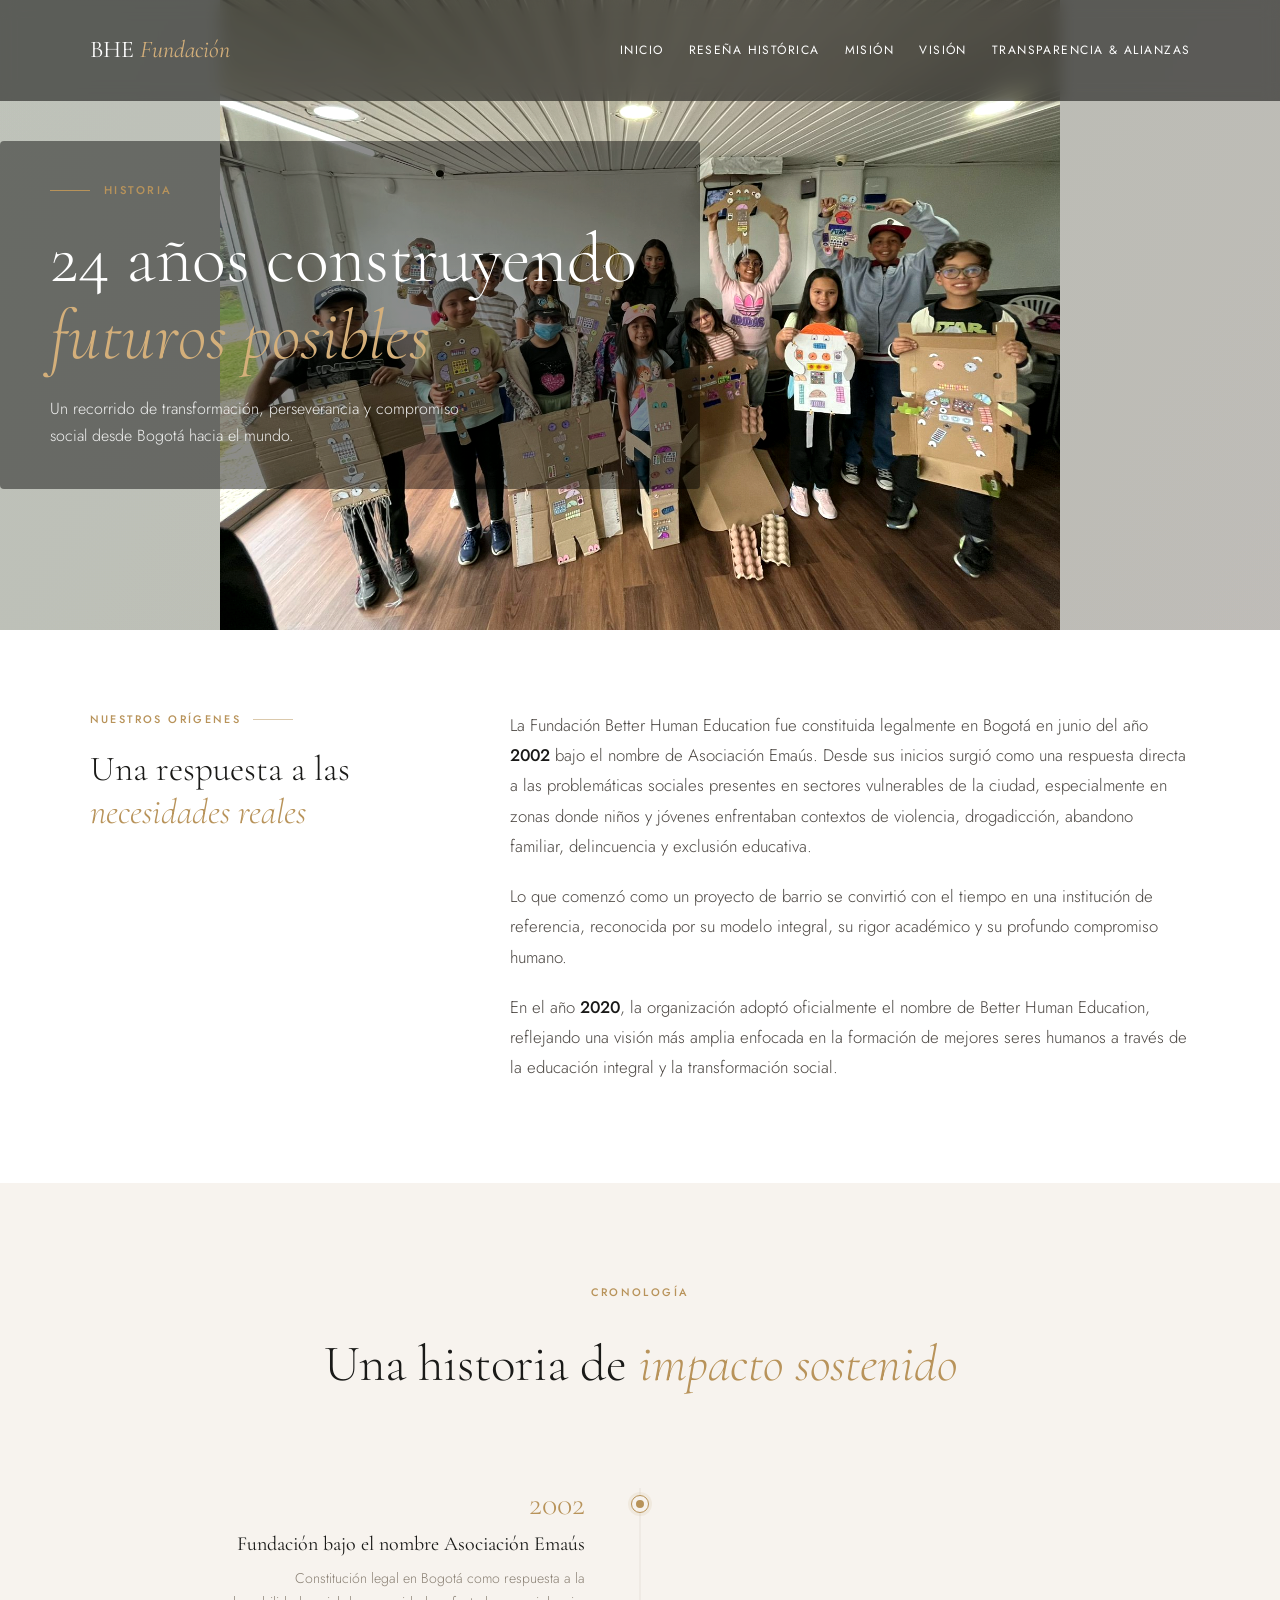
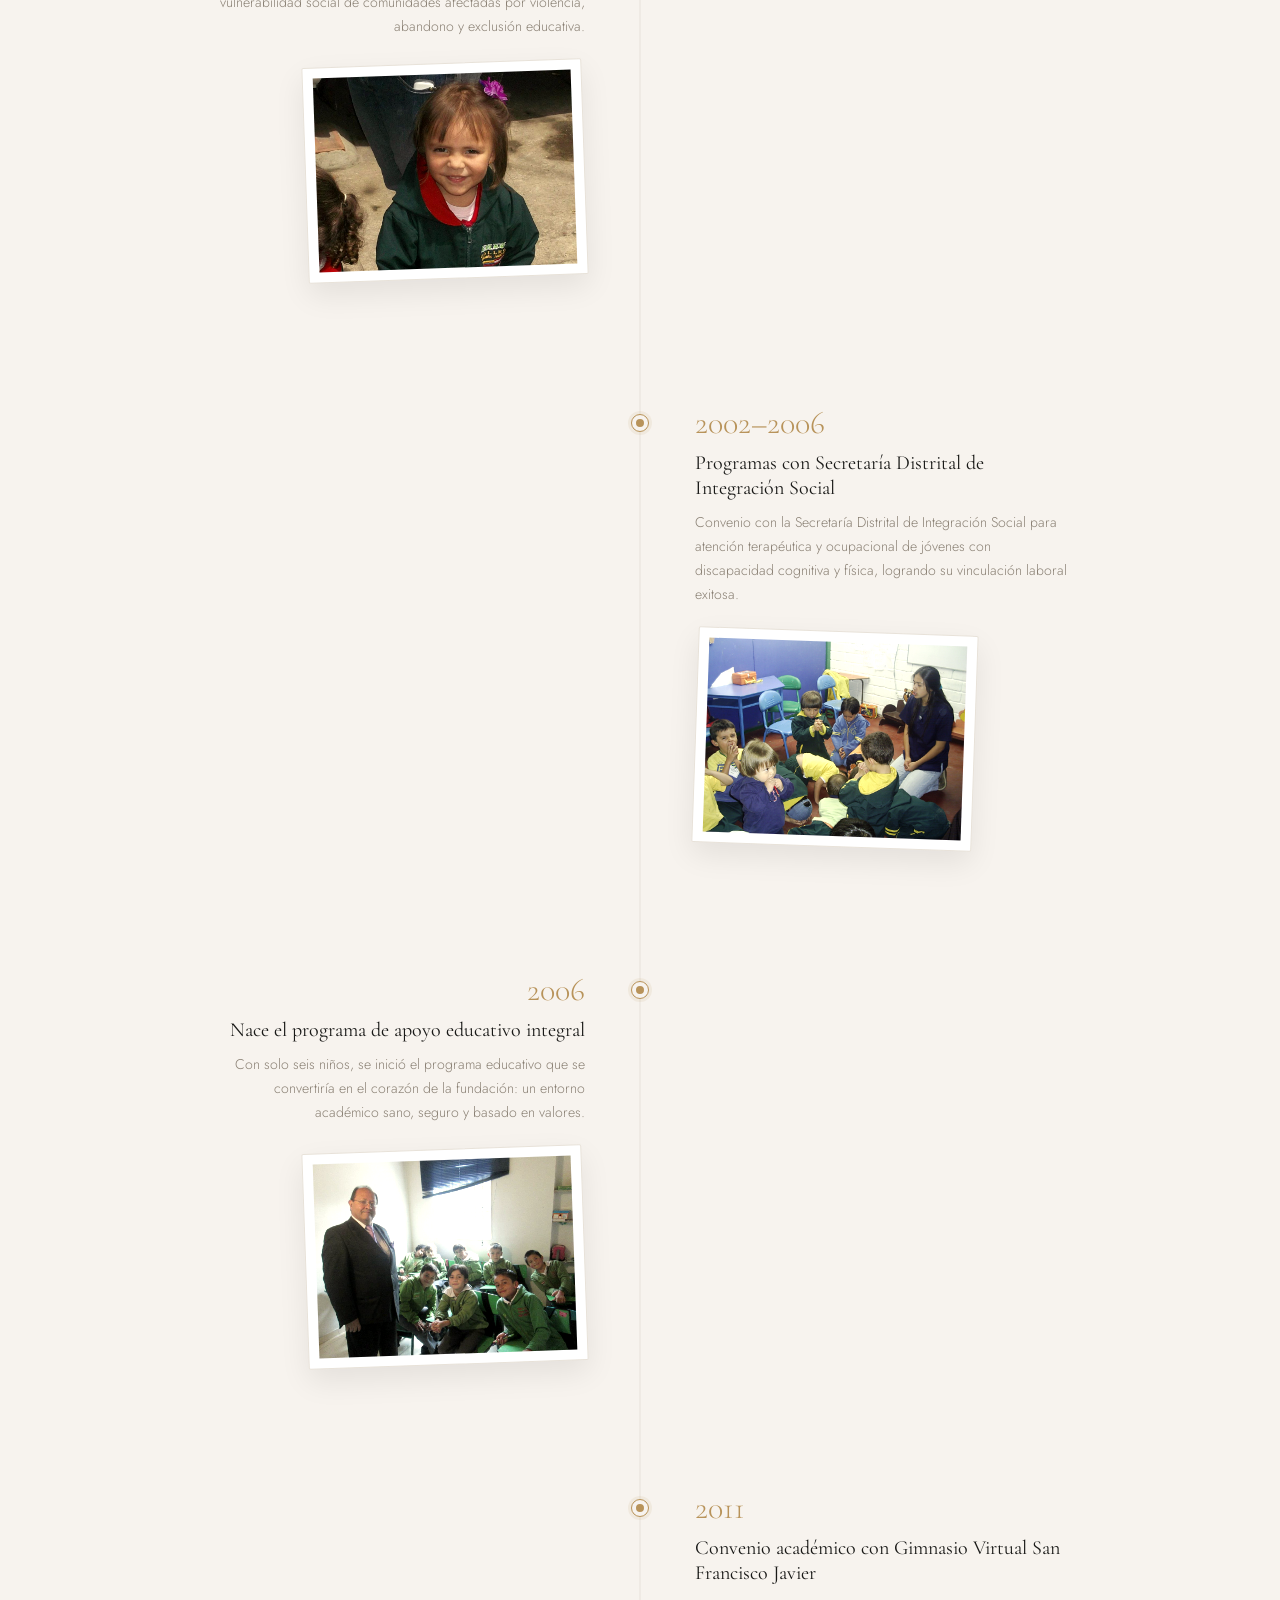
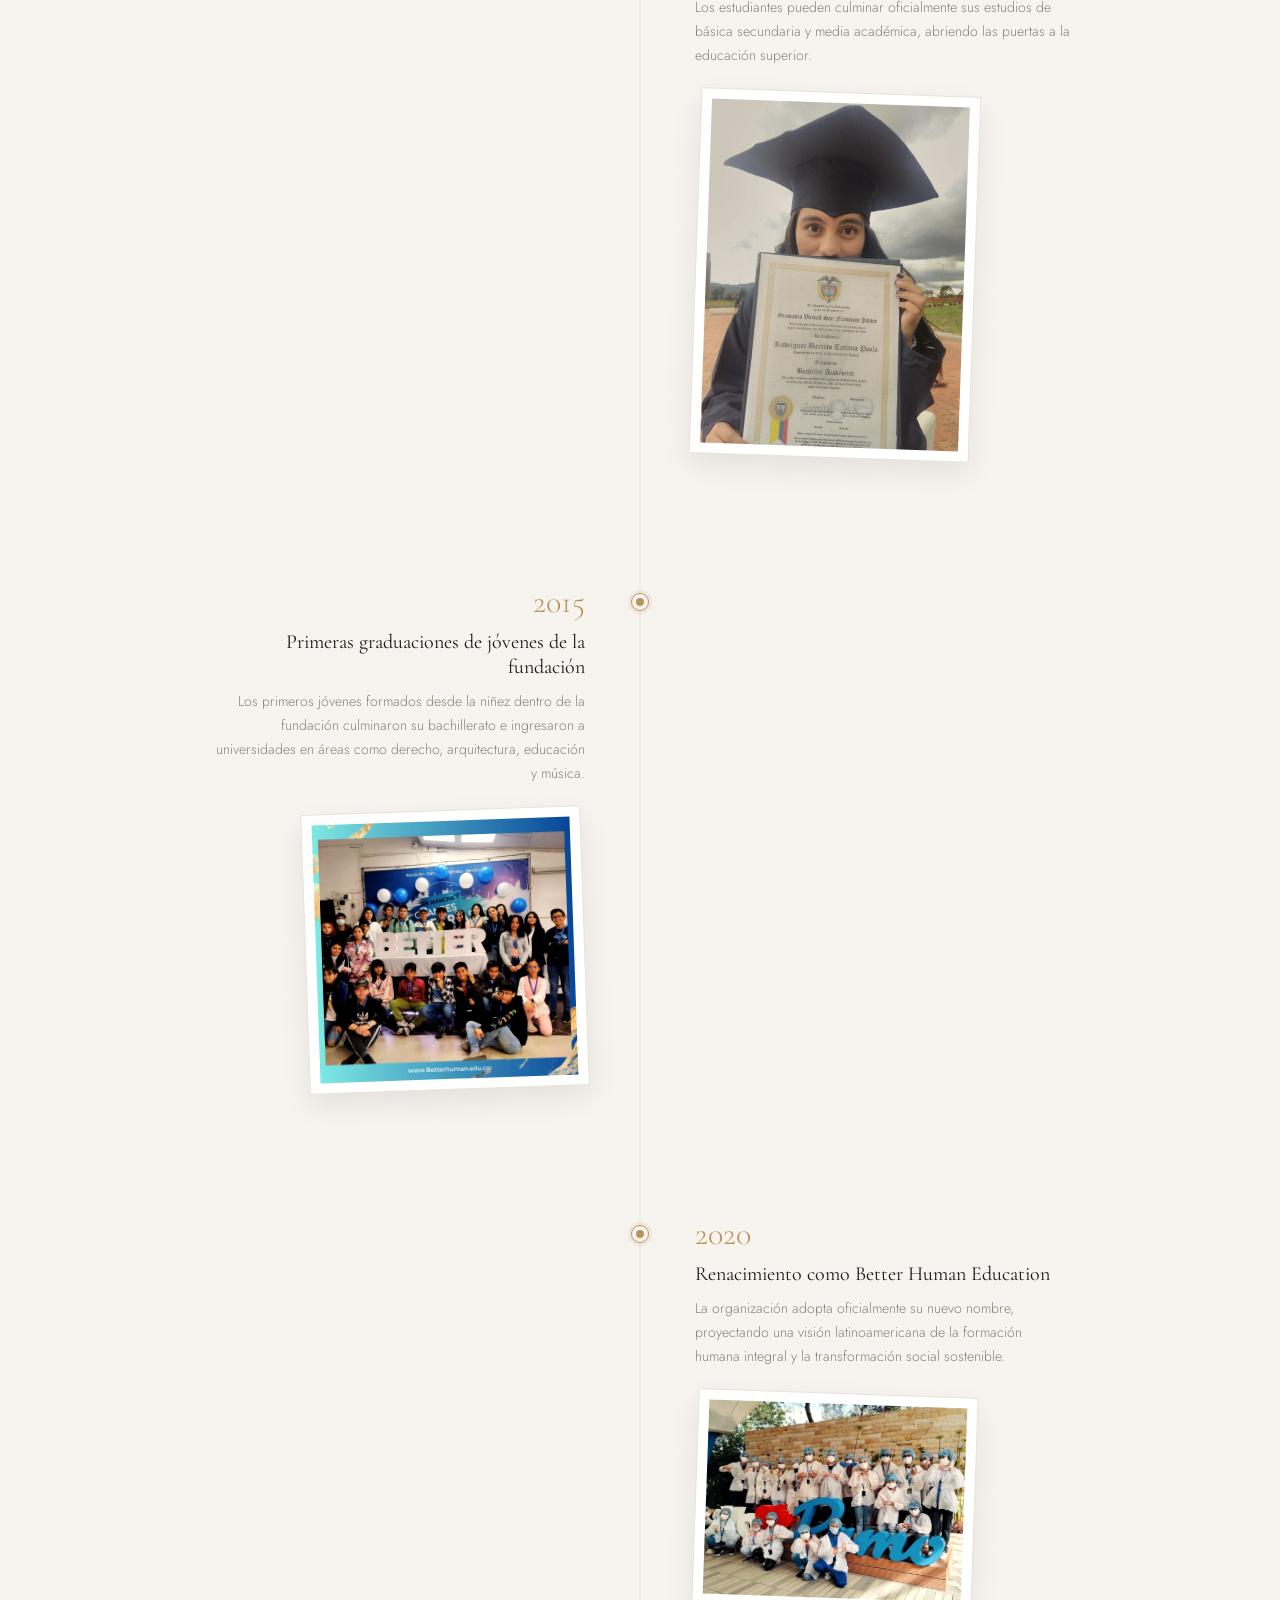
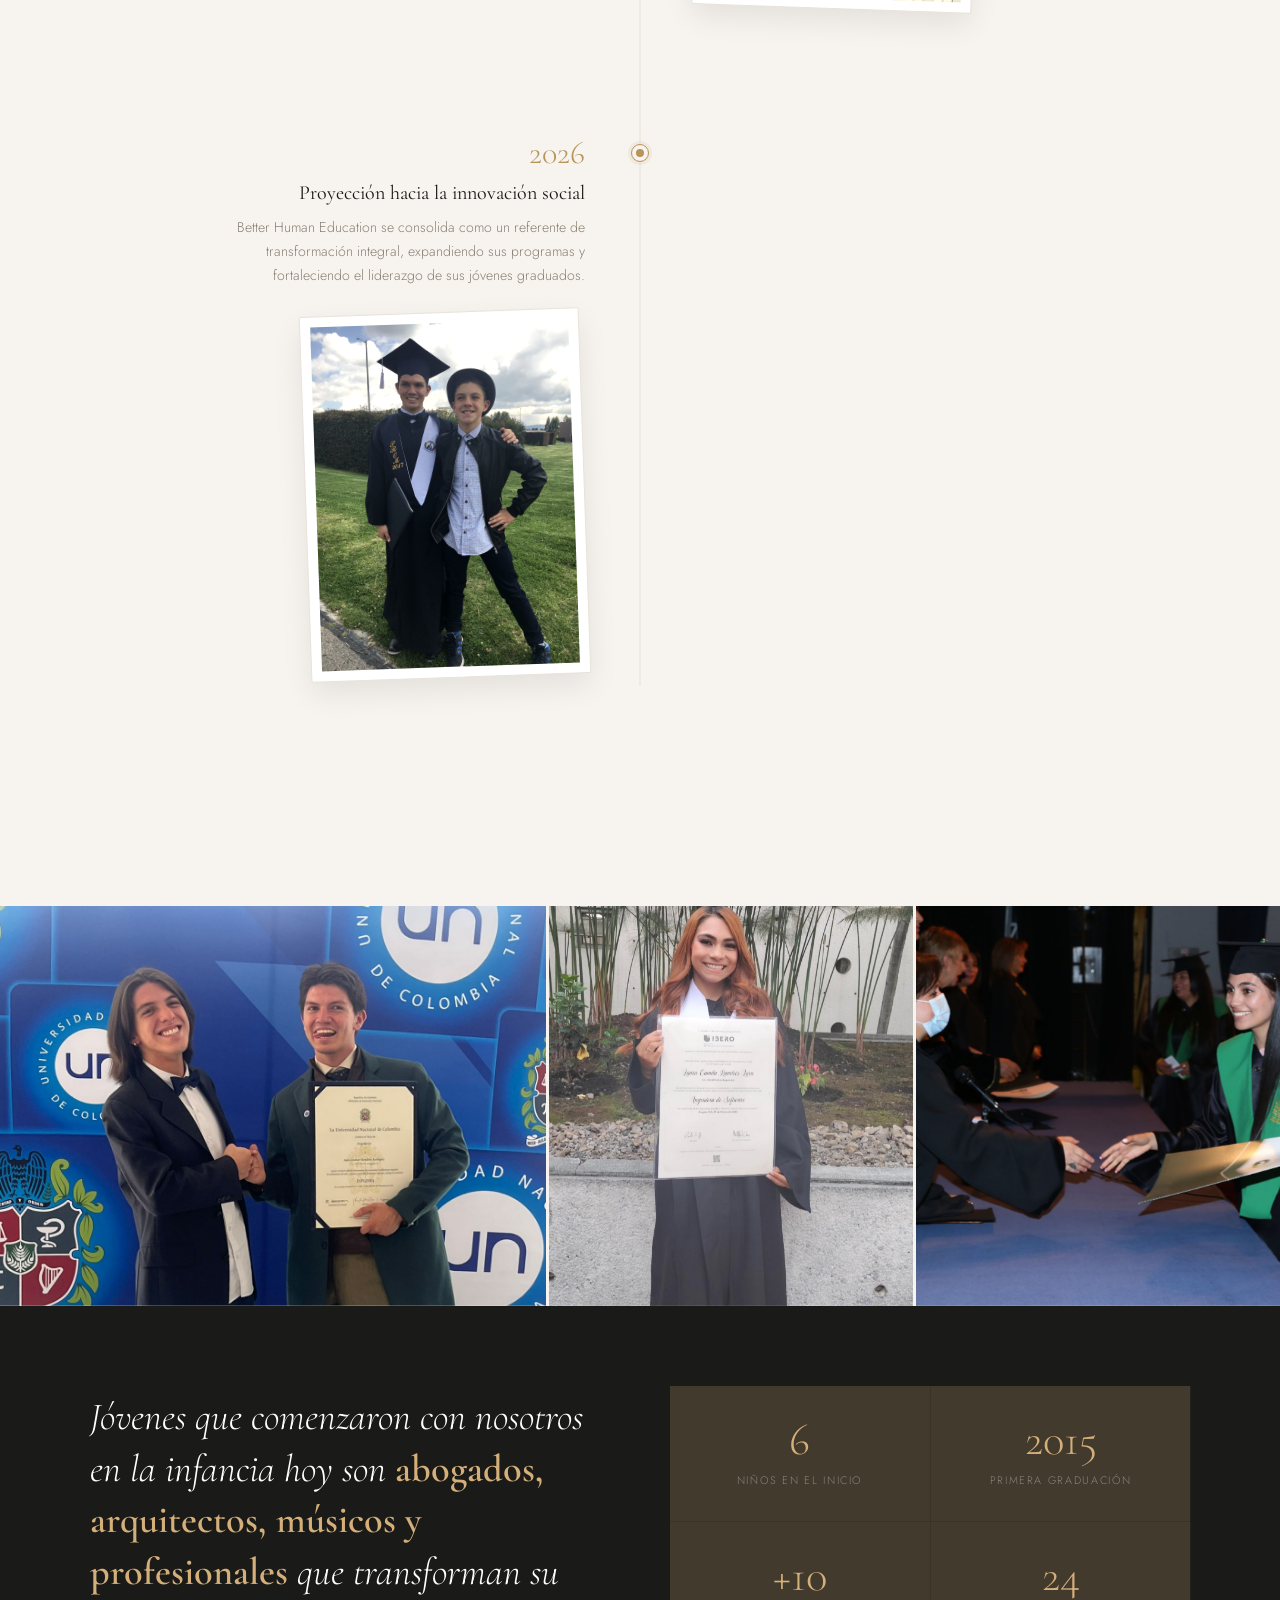
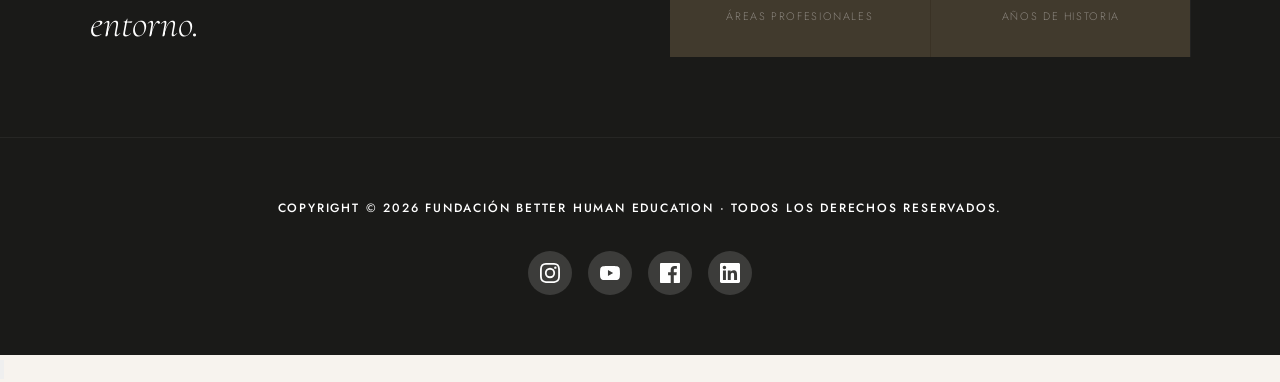
==== commit b8175aa4: "Se ajustan imagenes y tambien se agregan imagenes dañadas" ====
--- a/02_resena_historica.html
+++ b/02_resena_historica.html
@@ -179,7 +179,7 @@
           <p class="tl-text">Better Human Education se consolida como un referente de transformación integral,
             expandiendo sus programas y fortaleciendo el liderazgo de sus jóvenes graduados.</p>
           <div class="tl-image">
-            <img src="img/2%20Resen%CC%83a%20Histo%CC%81rica/WhatsApp%20Image%202026-05-28%20at%205.40.00%20PM-3.jpeg" alt="Futuro 2026">
+            <img src="img/2%20Resen%CC%83a%20Histo%CC%81rica/9.jpeg" alt="Futuro 2026">
           </div>
         </div>
         <div class="tl-dot">
@@ -263,7 +263,9 @@
 
   <!-- ══ SCROLL TO TOP ══ -->
   <button id="scrollToTop" class="scroll-to-top" aria-label="Volver arriba">
-    <svg viewBox="0 0 24 24"><path d="M12 4l-8 8h6v8h4v-8h6z"/></svg>
+    <svg viewBox="0 0 24 24">
+      <path d="M12 4l-8 8h6v8h4v-8h6z" />
+    </svg>
   </button>
 
   <script src="js/main.js"></script>
--- a/css/style.css
+++ b/css/style.css
@@ -1,634 +1,1293 @@
-
 /* ==========================================
    ESTILOS DE 01_inicio.html
    ========================================== */
 
 *,
-    *::before,
-    *::after {
-      box-sizing: border-box;
-      margin: 0;
-      padding: 0;
-    }
-
-    :root {
-      --ink: #1a1a18;
-      --gold: #b8935a;
-      --gold-lt: #d4af7a;
-      --cream: #f7f3ee;
-      --stone: #e8e2d9;
-      --muted: #8a8074;
-      --white: #ffffff;
-      --serif: 'Cormorant Garamond', Georgia, serif;
-      --sans: 'Jost', sans-serif;
-    }
-
-    html {
-      scroll-behavior: smooth;
-    }
-
-    body {
-      background: var(--cream);
-      color: var(--ink);
-      font-family: var(--sans);
-      font-weight: 300;
-      line-height: 1.7;
-      overflow-x: hidden;
-    }
-
-    /* ── HEADER ── */
-    .site-header {
-      position: absolute;
-      top: 0;
-      left: 0;
-      width: 100%;
-      padding: 30px 7vw;
-      display: flex;
-      justify-content: space-between;
-      align-items: center;
-      z-index: 100;
-    }
-
-    .site-logo {
-      font-family: var(--serif);
-      font-size: 1.5rem;
-      color: var(--white);
-      text-decoration: none;
-      font-weight: 400;
-    }
-
-    .site-logo em {
-      color: var(--gold-lt);
-      font-style: italic;
-    }
-
-    .site-nav {
-      display: flex;
-      gap: 25px;
-      align-items: center;
-    }
-
-    .site-nav a {
-      color: var(--white);
-      text-decoration: none;
-      font-family: var(--sans);
-      font-size: 0.75rem;
-      font-weight: 400;
-      letter-spacing: 0.12em;
-      text-transform: uppercase;
-      transition: color 0.3s;
-    }
-
-    .site-nav a:hover {
-      color: var(--gold-lt);
-    }
-
-    @media (max-width: 900px) {
-      .site-header {
-        flex-direction: column;
-        gap: 20px;
-      }
-
-      .site-nav {
-        flex-wrap: wrap;
-        justify-content: center;
-      }
-    }
-
-    /* ── HERO ── */
-    .hero {
-      position: relative;
-      height: 100vh;
-      min-height: 620px;
-      display: flex;
-      align-items: flex-end;
-      overflow: hidden;
-    }
-
-    .hero-photo {
-      position: absolute;
-      inset: 0;
-      background: linear-gradient(160deg, #2c3e2d 0%, #1a2a1c 50%, #0d1a0e 100%);
-      background-image: url('../img/1%20Inicio/2.jpg');
-      background-size: cover;
-      background-position: center;
-    }
-
-    .hero-photo::after {
-      content: '';
-      position: absolute;
-      inset: 0;
-      background: linear-gradient(to top, rgba(10, 14, 10, 0.82) 0%, rgba(10, 14, 10, 0.3) 55%, rgba(10, 14, 10, 0.1) 100%);
-    }
-
-    /* Foto placeholder label - REMOVED */
-    .hero-photo::before {
-      display: none;
-    }
-
-    .hero-content {
-      position: relative;
-      z-index: 2;
-      width: 100%;
-      padding: 0 7vw 7vh;
-    }
-
-    .hero-eyebrow {
-      display: inline-flex;
-      align-items: center;
-      gap: 14px;
-      color: var(--gold-lt);
-      font-family: var(--sans);
-      font-size: 0.72rem;
-      font-weight: 500;
-      letter-spacing: 0.22em;
-      text-transform: uppercase;
-      margin-bottom: 20px;
-      opacity: 0;
-      animation: fadeUp 0.9s 0.2s ease forwards;
-    }
-
-    .hero-eyebrow::before {
-      content: '';
-      width: 40px;
-      height: 1px;
-      background: var(--gold);
-    }
-
-    .hero-title {
-      font-family: var(--serif);
-      font-size: clamp(2.8rem, 6vw, 5.5rem);
-      font-weight: 300;
-      color: var(--white);
-      line-height: 1.08;
-      letter-spacing: -0.01em;
-      max-width: 760px;
-      opacity: 0;
-      animation: fadeUp 0.9s 0.4s ease forwards;
-    }
-
-    .hero-title em {
-      font-style: italic;
-      color: var(--gold-lt);
-    }
-
-    .hero-subtitle {
-      margin-top: 22px;
-      font-size: 1.05rem;
-      color: rgba(255, 255, 255, 0.65);
-      max-width: 480px;
-      opacity: 0;
-      animation: fadeUp 0.9s 0.6s ease forwards;
-    }
-
-    .hero-cta {
-      margin-top: 36px;
-      display: inline-block;
-      padding: 14px 38px;
-      border: 1px solid var(--gold);
-      color: var(--gold-lt);
-      font-family: var(--sans);
-      font-size: 0.78rem;
-      font-weight: 500;
-      letter-spacing: 0.18em;
-      text-transform: uppercase;
-      text-decoration: none;
-      transition: background 0.3s, color 0.3s;
-      opacity: 0;
-      animation: fadeUp 0.9s 0.8s ease forwards;
-    }
-
-    .hero-cta:hover {
-      background: var(--gold);
-      color: var(--ink);
-    }
-
-    /* ── STATS BAR ── */
-    .stats-bar {
-      background: var(--ink);
-      display: grid;
-      grid-template-columns: repeat(3, 1fr);
-      border-top: 1px solid rgba(184, 147, 90, 0.3);
-    }
-
-    .stat {
-      padding: 36px 40px;
-      border-right: 1px solid rgba(184, 147, 90, 0.15);
-      text-align: center;
-      opacity: 0;
-      animation: fadeUp 0.8s ease forwards;
-    }
-
-    .stat:nth-child(1) {
-      animation-delay: 0.2s;
-    }
-
-    .stat:nth-child(2) {
-      animation-delay: 0.35s;
-    }
-
-    .stat:nth-child(3) {
-      animation-delay: 0.5s;
-      border-right: none;
-    }
-
-    .stat-number {
-      font-family: var(--serif);
-      font-size: 2.6rem;
-      font-weight: 300;
-      color: var(--gold-lt);
-      display: block;
-      line-height: 1;
-    }
-
-    .stat-label {
-      display: block;
-      margin-top: 6px;
-      font-size: 0.7rem;
-      letter-spacing: 0.16em;
-      text-transform: uppercase;
-      color: rgba(255, 255, 255, 0.4);
-    }
-
-    /* ── SECTIONS ── */
-    .section {
-      padding: 100px 7vw;
-    }
-
-    .section-label {
-      display: flex;
-      align-items: center;
-      gap: 12px;
-      font-size: 0.68rem;
-      font-weight: 500;
-      letter-spacing: 0.22em;
-      text-transform: uppercase;
-      color: var(--gold);
-      margin-bottom: 28px;
-    }
-
-    .section-label::after {
-      content: '';
-      flex: 1;
-      max-width: 60px;
-      height: 1px;
-      background: var(--gold);
-      opacity: 0.5;
-    }
-
-    .section-title {
-      font-family: var(--serif);
-      font-size: clamp(2rem, 4vw, 3.2rem);
-      font-weight: 300;
-      line-height: 1.15;
-      letter-spacing: -0.01em;
-      color: var(--ink);
-      max-width: 620px;
-    }
-
-    .section-title em {
-      font-style: italic;
-      color: var(--gold);
-    }
-
-    /* ── ABOUT SPLIT ── */
-    .about-grid {
-      display: grid;
-      grid-template-columns: 1fr 1fr;
-      gap: 80px;
-      align-items: center;
-      padding: 100px 7vw;
-      background: var(--white);
-    }
-
-    .about-text p {
-      margin-top: 28px;
-      font-size: 1.05rem;
-      color: #4a4540;
-      max-width: 520px;
-    }
-
-    .about-photo-block {
-      position: relative;
-    }
-
-    .photo-frame {
-      width: 100%;
-      aspect-ratio: 4/5;
-      background: linear-gradient(135deg, #2c3e2d 0%, #1a2a1c 100%);
-      background-image: url('../img/1%20Inicio/6.jpg');
-      background-size: cover;
-      position: relative;
-      overflow: hidden;
-    }
-
-    .photo-frame::before {
-      display: none;
-    }
-
-    .photo-accent {
-      position: absolute;
-      bottom: -20px;
-      right: -20px;
-      width: 120px;
-      height: 120px;
-      border: 1px solid var(--gold);
-      opacity: 0.4;
-      z-index: -1;
-    }
-
-    .photo-badge {
-      position: absolute;
-      bottom: 24px;
-      left: -24px;
-      background: var(--gold);
-      color: var(--ink);
-      padding: 16px 22px;
-      font-family: var(--serif);
-      font-size: 1rem;
-      font-weight: 600;
-      line-height: 1.2;
-      max-width: 180px;
-    }
-
-    /* ── PROGRAMS ── */
-    .programs {
-      background: var(--cream);
-    }
-
-    .programs-grid {
-      display: grid;
-      grid-template-columns: repeat(3, 1fr);
-      gap: 2px;
-      margin-top: 60px;
-      background: var(--stone);
-    }
-
-    .program-card {
-      background: var(--white);
-      padding: 48px 36px;
-      transition: transform 0.3s;
-    }
-
-    .program-card:hover {
-      transform: translateY(-4px);
-    }
-
-    .program-icon {
-      width: 40px;
-      height: 2px;
-      background: var(--gold);
-      margin-bottom: 28px;
-    }
-
-    .program-name {
-      font-family: var(--serif);
-      font-size: 1.5rem;
-      font-weight: 400;
-      color: var(--ink);
-      margin-bottom: 14px;
-      line-height: 1.2;
-    }
-
-    .program-desc {
-      font-size: 0.9rem;
-      color: var(--muted);
-      line-height: 1.7;
-    }
-
-    /* ── QUOTE ── */
-    .quote-section {
-      background: var(--ink);
-      padding: 100px 12vw;
-      text-align: center;
-      position: relative;
-      overflow: hidden;
-    }
-
-    .quote-section::before {
-      content: '"';
-      position: absolute;
-      top: -40px;
-      left: 50%;
-      transform: translateX(-50%);
-      font-family: var(--serif);
-      font-size: 24rem;
-      color: rgba(184, 147, 90, 0.04);
-      line-height: 1;
-      pointer-events: none;
-    }
-
-    .quote-text {
-      font-family: var(--serif);
-      font-size: clamp(1.5rem, 3vw, 2.5rem);
-      font-weight: 300;
-      font-style: italic;
-      color: var(--white);
-      line-height: 1.4;
-      position: relative;
-      z-index: 1;
-    }
-
-    .quote-source {
-      margin-top: 32px;
-      font-size: 0.7rem;
-      letter-spacing: 0.2em;
-      text-transform: uppercase;
-      color: var(--gold);
-      position: relative;
-      z-index: 1;
-    }
-
-    /* ── RECOGNITION ── */
-    .recognition-banner {
-      background: var(--gold);
-      padding: 28px 7vw;
-      display: flex;
-      align-items: center;
-      gap: 24px;
-    }
-
-    .recognition-label {
-      font-size: 0.65rem;
-      font-weight: 500;
-      letter-spacing: 0.2em;
-      text-transform: uppercase;
-      color: var(--ink);
-      white-space: nowrap;
-      opacity: 0.7;
-    }
-
-    .recognition-text {
-      font-family: var(--serif);
-      font-size: 1.1rem;
-      font-weight: 600;
-      color: var(--ink);
-    }
-
-    .recognition-divider {
-      width: 1px;
-      height: 30px;
-      background: rgba(26, 26, 24, 0.2);
-    }
-
-    /* ── PHOTO GALLERY STRIP ── */
-    .gallery-strip {
-      display: grid;
-      grid-template-columns: repeat(4, 1fr);
-      height: 320px;
-      gap: 3px;
-    }
-
-    .gallery-cell {
-      position: relative;
-      overflow: hidden;
-      cursor: pointer;
-      background-size: cover;
-      background-position: center;
-      transition: transform 0.6s cubic-bezier(0.25, 1, 0.5, 1), filter 0.4s ease;
-    }
-
-    .gallery-cell:hover {
-      transform: scale(1.05);
-      z-index: 2;
-    }
-
-    .gallery-cell::before {
-      display: none;
-    }
-
-    .gallery-cell:nth-child(1) {
-      background-image: url('../img/1%20Inicio/2.jpg');
-    }
-
-    .gallery-cell:nth-child(2) {
-      background-image: url('../img/1%20Inicio/4..png');
-    }
-
-    .gallery-cell:nth-child(3) {
-      background-image: url('../img/1%20Inicio/5..png');
-    }
-
-    .gallery-cell:nth-child(4) {
-      background-image: url('../img/1%20Inicio/6.jpg');
-    }
-
-    /* ── FOOTER ── */
-    .site-footer {
-      background: var(--ink);
-      padding: 60px 7vw;
-      text-align: center;
-      display: flex;
-      flex-direction: column;
-      align-items: center;
-      gap: 32px;
-      border-top: 1px solid rgba(255, 255, 255, 0.05);
-    }
-
-    .footer-copy {
-      font-size: 0.75rem;
-      font-weight: 500;
-      letter-spacing: 0.15em;
-      text-transform: uppercase;
-      color: var(--white);
-    }
-
-    .footer-socials {
-      display: flex;
-      gap: 16px;
-    }
-
-    .social-icon {
-      width: 44px;
-      height: 44px;
-      border-radius: 50%;
-      background: rgba(255, 255, 255, 0.15);
-      display: flex;
-      align-items: center;
-      justify-content: center;
-      color: var(--white);
-      text-decoration: none;
-      transition: background 0.3s, transform 0.3s, color 0.3s;
-    }
-
-    .social-icon:hover {
-      background: var(--gold);
-      color: var(--ink);
-      transform: translateY(-4px);
-    }
-
-    .social-icon svg {
-      width: 20px;
-      height: 20px;
-      fill: currentColor;
-    }
-
-    /* ── ANIMATIONS ── */
-    @keyframes fadeUp {
-      from {
-        opacity: 0;
-        transform: translateY(24px);
-      }
-
-      to {
-        opacity: 1;
-        transform: translateY(0);
-      }
-    }
-
-    /* ── RESPONSIVE ── */
-    @media (max-width: 768px) {
-      .about-grid {
-        grid-template-columns: 1fr;
-        gap: 40px;
-      }
-
-      .programs-grid {
-        grid-template-columns: 1fr;
-      }
-
-      .stats-bar {
-        grid-template-columns: 1fr;
-      }
-
-      .stat {
-        border-right: none;
-        border-bottom: 1px solid rgba(184, 147, 90, 0.15);
-      }
-
-      .gallery-strip {
-        grid-template-columns: repeat(2, 1fr);
-        height: 240px;
-      }
-
-      .recognition-banner {
-        flex-direction: column;
-        align-items: flex-start;
-      }
-
-      .recognition-divider {
-        display: none;
-      }
-    }
+*::before,
+*::after {
+  box-sizing: border-box;
+  margin: 0;
+  padding: 0;
+}
+
+:root {
+  --ink: #1a1a18;
+  --gold: #b8935a;
+  --gold-lt: #d4af7a;
+  --cream: #f7f3ee;
+  --stone: #e8e2d9;
+  --muted: #8a8074;
+  --white: #ffffff;
+  --serif: 'Cormorant Garamond', Georgia, serif;
+  --sans: 'Jost', sans-serif;
+}
+
+html {
+  scroll-behavior: smooth;
+}
+
+body {
+  background: var(--cream);
+  color: var(--ink);
+  font-family: var(--sans);
+  font-weight: 300;
+  line-height: 1.7;
+  overflow-x: hidden;
+}
+
+/* ── HEADER ── */
+.site-header {
+  position: absolute;
+  top: 0;
+  left: 0;
+  width: 100%;
+  padding: 30px 7vw;
+  display: flex;
+  justify-content: space-between;
+  align-items: center;
+  z-index: 100;
+  background: rgba(26, 26, 24, 0.6);
+  backdrop-filter: blur(8px);
+}
+
+.site-logo {
+  font-family: var(--serif);
+  font-size: 1.5rem;
+  color: var(--white);
+  text-decoration: none;
+  font-weight: 400;
+}
+
+.site-logo em {
+  color: var(--gold-lt);
+  font-style: italic;
+}
+
+.site-nav {
+  display: flex;
+  gap: 25px;
+  align-items: center;
+}
+
+.site-nav a {
+  color: var(--white);
+  text-decoration: none;
+  font-family: var(--sans);
+  font-size: 0.75rem;
+  font-weight: 400;
+  letter-spacing: 0.12em;
+  text-transform: uppercase;
+  transition: color 0.3s;
+}
+
+.site-nav a:hover {
+  color: var(--gold-lt);
+}
+
+@media (max-width: 900px) {
+  .site-header {
+    flex-direction: column;
+    gap: 20px;
+  }
+
+  .site-nav {
+    flex-wrap: wrap;
+    justify-content: center;
+  }
+}
+
+/* ── HERO ── */
+.hero {
+  position: relative;
+  height: 100vh;
+  min-height: 620px;
+  display: flex;
+  align-items: flex-end;
+  overflow: hidden;
+}
+
+.hero-photo {
+  position: absolute;
+  inset: 0;
+  z-index: 0;
+}
+
+.hero-photo img {
+  width: 100%;
+  height: 100%;
+  object-fit: cover;
+  display: block;
+}
+
+.hero-photo::after {
+  display: none;
+}
+
+/* Foto placeholder label - REMOVED */
+.hero-photo::before {
+  display: none;
+}
+
+.hero-content {
+  position: relative;
+  z-index: 2;
+  width: 100%;
+  padding: 0 7vw 7vh;
+}
+
+.hero-eyebrow {
+  display: inline-flex;
+  align-items: center;
+  gap: 14px;
+  color: var(--gold-lt);
+  font-family: var(--sans);
+  font-size: 0.72rem;
+  font-weight: 500;
+  letter-spacing: 0.22em;
+  text-transform: uppercase;
+  margin-bottom: 20px;
+  opacity: 0;
+  animation: fadeUp 0.9s 0.2s ease forwards;
+}
+
+.hero-eyebrow::before {
+  content: '';
+  width: 40px;
+  height: 1px;
+  background: var(--gold);
+}
+
+.hero-title {
+  font-family: var(--serif);
+  font-size: clamp(2.8rem, 6vw, 5.5rem);
+  font-weight: 300;
+  color: var(--white);
+  line-height: 1.08;
+  letter-spacing: -0.01em;
+  max-width: 760px;
+  opacity: 0;
+  animation: fadeUp 0.9s 0.4s ease forwards;
+}
+
+.hero-title em {
+  font-style: italic;
+  color: var(--gold-lt);
+}
+
+.hero-subtitle {
+  margin-top: 22px;
+  font-size: 1.05rem;
+  color: rgba(255, 255, 255, 0.65);
+  max-width: 480px;
+  opacity: 0;
+  animation: fadeUp 0.9s 0.6s ease forwards;
+}
+
+.hero-cta {
+  margin-top: 36px;
+  display: inline-block;
+  padding: 14px 38px;
+  border: 1px solid var(--gold);
+  color: var(--gold-lt);
+  font-family: var(--sans);
+  font-size: 0.78rem;
+  font-weight: 500;
+  letter-spacing: 0.18em;
+  text-transform: uppercase;
+  text-decoration: none;
+  transition: background 0.3s, color 0.3s;
+  opacity: 0;
+  animation: fadeUp 0.9s 0.8s ease forwards;
+}
+
+.hero-cta:hover {
+  background: var(--gold);
+  color: var(--ink);
+}
+
+/* ── STATS BAR ── */
+.stats-bar {
+  background: var(--ink);
+  display: grid;
+  grid-template-columns: repeat(3, 1fr);
+  border-top: 1px solid rgba(184, 147, 90, 0.3);
+}
+
+.stat {
+  padding: 36px 40px;
+  border-right: 1px solid rgba(184, 147, 90, 0.15);
+  text-align: center;
+  opacity: 0;
+  animation: fadeUp 0.8s ease forwards;
+}
+
+.stat:nth-child(1) {
+  animation-delay: 0.2s;
+}
+
+.stat:nth-child(2) {
+  animation-delay: 0.35s;
+}
+
+.stat:nth-child(3) {
+  animation-delay: 0.5s;
+  border-right: none;
+}
+
+.stat-number {
+  font-family: var(--serif);
+  font-size: 2.6rem;
+  font-weight: 300;
+  color: var(--gold-lt);
+  display: block;
+  line-height: 1;
+}
+
+.stat-label {
+  display: block;
+  margin-top: 6px;
+  font-size: 0.7rem;
+  letter-spacing: 0.16em;
+  text-transform: uppercase;
+  color: rgba(255, 255, 255, 0.4);
+}
+
+/* ── SECTIONS ── */
+.section {
+  padding: 100px 7vw;
+}
+
+.section-label {
+  display: flex;
+  align-items: center;
+  gap: 12px;
+  font-size: 0.68rem;
+  font-weight: 500;
+  letter-spacing: 0.22em;
+  text-transform: uppercase;
+  color: var(--gold);
+  margin-bottom: 28px;
+}
+
+.section-label::after {
+  content: '';
+  flex: 1;
+  max-width: 60px;
+  height: 1px;
+  background: var(--gold);
+  opacity: 0.5;
+}
+
+.section-title {
+  font-family: var(--serif);
+  font-size: clamp(2rem, 4vw, 3.2rem);
+  font-weight: 300;
+  line-height: 1.15;
+  letter-spacing: -0.01em;
+  color: var(--ink);
+  max-width: 620px;
+}
+
+.section-title em {
+  font-style: italic;
+  color: var(--gold);
+}
+
+/* ── ABOUT SPLIT ── */
+.about-grid {
+  display: grid;
+  grid-template-columns: 1fr 1fr;
+  gap: 80px;
+  align-items: center;
+  padding: 100px 7vw;
+  background: var(--white);
+}
+
+.about-text p {
+  margin-top: 28px;
+  font-size: 1.05rem;
+  color: #4a4540;
+  max-width: 520px;
+}
+
+.about-photo-block {
+  position: relative;
+}
+
+.photo-frame {
+  width: 100%;
+  aspect-ratio: 4/5;
+  background: linear-gradient(135deg, #2c3e2d 0%, #1a2a1c 100%);
+  position: relative;
+  overflow: hidden;
+}
+
+.photo-frame img {
+  width: 100%;
+  height: 100%;
+  object-fit: cover;
+  display: block;
+}
+
+.photo-frame::before {
+  display: none;
+}
+
+.photo-accent {
+  position: absolute;
+  bottom: -20px;
+  right: -20px;
+  width: 120px;
+  height: 120px;
+  border: 1px solid var(--gold);
+  opacity: 0.4;
+  z-index: -1;
+}
+
+.photo-badge {
+  position: absolute;
+  bottom: 24px;
+  left: -24px;
+  background: var(--gold);
+  color: var(--ink);
+  padding: 16px 22px;
+  font-family: var(--serif);
+  font-size: 1rem;
+  font-weight: 600;
+  line-height: 1.2;
+  max-width: 180px;
+}
+
+/* ── PROGRAMS ── */
+.programs {
+  background: var(--cream);
+}
+
+.programs-grid {
+  display: grid;
+  grid-template-columns: repeat(3, 1fr);
+  gap: 2px;
+  margin-top: 60px;
+  background: var(--stone);
+}
+
+.program-card {
+  background: var(--white);
+  padding: 48px 36px;
+  transition: transform 0.3s;
+}
+
+.program-card:hover {
+  transform: translateY(-4px);
+}
+
+.program-icon {
+  width: 40px;
+  height: 2px;
+  background: var(--gold);
+  margin-bottom: 28px;
+}
+
+.program-name {
+  font-family: var(--serif);
+  font-size: 1.5rem;
+  font-weight: 400;
+  color: var(--ink);
+  margin-bottom: 14px;
+  line-height: 1.2;
+}
+
+.program-desc {
+  font-size: 0.9rem;
+  color: var(--muted);
+  line-height: 1.7;
+}
+
+/* ── QUOTE ── */
+.quote-section {
+  background: var(--ink);
+  padding: 100px 12vw;
+  text-align: center;
+  position: relative;
+  overflow: hidden;
+}
+
+.quote-section::before {
+  content: '"';
+  position: absolute;
+  top: -40px;
+  left: 50%;
+  transform: translateX(-50%);
+  font-family: var(--serif);
+  font-size: 24rem;
+  color: rgba(184, 147, 90, 0.04);
+  line-height: 1;
+  pointer-events: none;
+}
+
+.quote-text {
+  font-family: var(--serif);
+  font-size: clamp(1.5rem, 3vw, 2.5rem);
+  font-weight: 300;
+  font-style: italic;
+  color: var(--white);
+  line-height: 1.4;
+  position: relative;
+  z-index: 1;
+}
+
+.quote-source {
+  margin-top: 32px;
+  font-size: 0.7rem;
+  letter-spacing: 0.2em;
+  text-transform: uppercase;
+  color: var(--gold);
+  position: relative;
+  z-index: 1;
+}
+
+/* ── RECOGNITION ── */
+.recognition-banner {
+  background: var(--gold);
+  padding: 28px 7vw;
+  display: flex;
+  align-items: center;
+  gap: 24px;
+}
+
+.recognition-label {
+  font-size: 0.65rem;
+  font-weight: 500;
+  letter-spacing: 0.2em;
+  text-transform: uppercase;
+  color: var(--ink);
+  white-space: nowrap;
+  opacity: 0.7;
+}
+
+.recognition-text {
+  font-family: var(--serif);
+  font-size: 1.1rem;
+  font-weight: 600;
+  color: var(--ink);
+}
+
+.recognition-divider {
+  width: 1px;
+  height: 30px;
+  background: rgba(26, 26, 24, 0.2);
+}
+
+/* ── PHOTO GALLERY STRIP ── */
+.gallery-strip {
+  display: grid;
+  grid-template-columns: repeat(4, 1fr);
+  height: 320px;
+  gap: 3px;
+}
+
+.gallery-cell {
+  position: relative;
+  overflow: hidden;
+  cursor: pointer;
+  transition: transform 0.6s cubic-bezier(0.25, 1, 0.5, 1), filter 0.4s ease;
+}
+
+.gallery-cell img {
+  width: 100%;
+  height: 100%;
+  object-fit: cover;
+  display: block;
+  transition: transform 0.6s cubic-bezier(0.25, 1, 0.5, 1);
+}
+
+.gallery-cell:hover img {
+  transform: scale(1.05);
+}
+
+.gallery-cell::before {
+  display: none;
+}
+
+/* ── FOOTER ── */
+.site-footer {
+  background: var(--ink);
+  padding: 60px 7vw;
+  text-align: center;
+  display: flex;
+  flex-direction: column;
+  align-items: center;
+  gap: 32px;
+  border-top: 1px solid rgba(255, 255, 255, 0.05);
+}
+
+.footer-copy {
+  font-size: 0.75rem;
+  font-weight: 500;
+  letter-spacing: 0.15em;
+  text-transform: uppercase;
+  color: var(--white);
+}
+
+.footer-socials {
+  display: flex;
+  gap: 16px;
+}
+
+.social-icon {
+  width: 44px;
+  height: 44px;
+  border-radius: 50%;
+  background: rgba(255, 255, 255, 0.15);
+  display: flex;
+  align-items: center;
+  justify-content: center;
+  color: var(--white);
+  text-decoration: none;
+  transition: background 0.3s, transform 0.3s, color 0.3s;
+}
+
+.social-icon:hover {
+  background: var(--gold);
+  color: var(--ink);
+  transform: translateY(-4px);
+}
+
+.social-icon svg {
+  width: 20px;
+  height: 20px;
+  fill: currentColor;
+}
+
+/* ── ANIMATIONS ── */
+@keyframes fadeUp {
+  from {
+    opacity: 0;
+    transform: translateY(24px);
+  }
+
+  to {
+    opacity: 1;
+    transform: translateY(0);
+  }
+}
+
+/* ── RESPONSIVE ── */
+@media (max-width: 768px) {
+  .about-grid {
+    grid-template-columns: 1fr;
+    gap: 40px;
+  }
+
+  .programs-grid {
+    grid-template-columns: 1fr;
+  }
+
+  .stats-bar {
+    grid-template-columns: 1fr;
+  }
+
+  .stat {
+    border-right: none;
+    border-bottom: 1px solid rgba(184, 147, 90, 0.15);
+  }
+
+  .gallery-strip {
+    grid-template-columns: repeat(2, 1fr);
+    height: 240px;
+  }
+
+  .recognition-banner {
+    flex-direction: column;
+    align-items: flex-start;
+  }
+
+  .recognition-divider {
+    display: none;
+  }
+}
+
 /* ==========================================
    ESTILOS DE 02_resena_historica.html
    ========================================== */
 
-*, *::before, *::after { box-sizing: border-box; margin: 0; padding: 0; }
+*,
+*::before,
+*::after {
+  box-sizing: border-box;
+  margin: 0;
+  padding: 0;
+}
+
+:root {
+  --ink: #1a1a18;
+  --gold: #b8935a;
+  --gold-lt: #d4af7a;
+  --cream: #f7f3ee;
+  --stone: #e8e2d9;
+  --muted: #8a8074;
+  --white: #ffffff;
+  --serif: 'Cormorant Garamond', Georgia, serif;
+  --sans: 'Jost', sans-serif;
+}
+
+html {
+  scroll-behavior: smooth;
+}
+
+body {
+  background: var(--cream);
+  color: var(--ink);
+  font-family: var(--sans);
+  font-weight: 300;
+  line-height: 1.7;
+  overflow-x: hidden;
+}
+
+/* ── HEADER ── */
+.site-header {
+  position: absolute;
+  top: 0;
+  left: 0;
+  width: 100%;
+  padding: 30px 7vw;
+  display: flex;
+  justify-content: space-between;
+  align-items: center;
+  z-index: 100;
+}
+
+.site-logo {
+  font-family: var(--serif);
+  font-size: 1.5rem;
+  color: var(--white);
+  text-decoration: none;
+  font-weight: 400;
+}
+
+.site-logo em {
+  color: var(--gold-lt);
+  font-style: italic;
+}
+
+.site-nav {
+  display: flex;
+  gap: 25px;
+  align-items: center;
+}
+
+.site-nav a {
+  color: var(--white);
+  text-decoration: none;
+  font-family: var(--sans);
+  font-size: 0.75rem;
+  font-weight: 400;
+  letter-spacing: 0.12em;
+  text-transform: uppercase;
+  transition: color 0.3s;
+}
+
+.site-nav a:hover {
+  color: var(--gold-lt);
+}
+
+@media (max-width: 900px) {
+  .site-header {
+    flex-direction: column;
+    gap: 20px;
+  }
+
+  .site-nav {
+    flex-wrap: wrap;
+    justify-content: center;
+  }
+}
+
+/* ── PAGE HERO ── */
+.page-hero {
+  position: relative;
+  height: 70vh;
+  min-height: 480px;
+  display: flex;
+  align-items: center;
+  overflow: hidden;
+}
+
+.page-hero-bg {
+  position: absolute;
+  inset: 0;
+  background-image: url('../img/2%20Resen%CC%83a%20Histo%CC%81rica/14.jpg') !important;
+  background-size: contain !important;
+  background-position: center !important;
+  background-repeat: no-repeat !important;
+  filter: brightness(1.3) contrast(1.1) !important;
+}
+
+.page-hero-bg::after {
+  content: '' !important;
+  position: absolute !important;
+  inset: 0 !important;
+  background: linear-gradient(120deg, #1a2c1e 0%, #0d1a0e 60%, #1a1a18 100%) !important;
+  opacity: 0.25 !important;
+  display: block !important;
+}
+
+.page-hero-bg::before {
+  display: none !important;
+}
+
+.page-hero-content {
+  position: relative;
+  z-index: 2;
+  padding: 40px 50px;
+  background: rgba(0, 0, 0, 0.45);
+  border-radius: 4px;
+  max-width: 800px;
+}
+
+.page-eyebrow {
+  display: flex;
+  align-items: center;
+  gap: 14px;
+  color: var(--gold);
+  font-size: 0.7rem;
+  font-weight: 500;
+  letter-spacing: 0.22em;
+  text-transform: uppercase;
+  margin-bottom: 20px;
+  opacity: 0;
+  animation: fadeIn 0.8s 0.2s ease forwards;
+}
+
+.page-eyebrow::before {
+  content: '';
+  width: 40px;
+  height: 1px;
+  background: var(--gold);
+}
+
+.page-title {
+  font-family: var(--serif);
+  font-size: clamp(2.4rem, 5.5vw, 4.5rem);
+  font-weight: 300;
+  color: var(--white);
+  line-height: 1.1;
+  max-width: 600px;
+  opacity: 0;
+  animation: fadeIn 0.8s 0.4s ease forwards;
+}
+
+.page-title em {
+  font-style: italic;
+  color: var(--gold-lt);
+}
+
+.page-subtitle {
+  margin-top: 20px;
+  font-size: 1rem;
+  color: rgba(255, 255, 255, 0.9);
+  max-width: 420px;
+  opacity: 0;
+  animation: fadeIn 0.8s 0.6s ease forwards;
+}
+
+/* ── INTRO TEXT ── */
+.intro-section {
+  padding: 80px 7vw;
+  background: var(--white);
+  display: grid;
+  grid-template-columns: 1fr 2fr;
+  gap: 80px;
+  align-items: start;
+}
+
+.intro-left {
+  position: sticky;
+  top: 40px;
+}
+
+.section-label {
+  display: flex;
+  align-items: center;
+  gap: 12px;
+  font-size: 0.68rem;
+  font-weight: 500;
+  letter-spacing: 0.22em;
+  text-transform: uppercase;
+  color: var(--gold);
+  margin-bottom: 20px;
+}
+
+.section-label::after {
+  content: '';
+  flex: 1;
+  max-width: 40px;
+  height: 1px;
+  background: var(--gold);
+  opacity: 0.5;
+}
+
+.section-title-sm {
+  font-family: var(--serif);
+  font-size: 2.2rem;
+  font-weight: 300;
+  line-height: 1.2;
+  color: var(--ink);
+}
+
+.section-title-sm em {
+  font-style: italic;
+  color: var(--gold);
+}
+
+.intro-body p {
+  font-size: 1.05rem;
+  color: #4a4540;
+  line-height: 1.8;
+  margin-bottom: 20px;
+}
+
+.intro-body p strong {
+  color: var(--ink);
+  font-weight: 500;
+}
+
+/* ── TIMELINE ── */
+.timeline-section {
+  padding: 100px 7vw;
+  background: var(--cream);
+}
+
+.timeline-header {
+  text-align: center;
+  margin-bottom: 80px;
+}
+
+.timeline-header .section-label {
+  justify-content: center;
+}
+
+.timeline-header .section-label::after {
+  display: none;
+}
+
+.timeline-title {
+  font-family: var(--serif);
+  font-size: clamp(2rem, 4vw, 3.2rem);
+  font-weight: 300;
+  color: var(--ink);
+  margin-top: 12px;
+}
+
+.timeline-title em {
+  font-style: italic;
+  color: var(--gold);
+}
+
+.timeline {
+  position: relative;
+  max-width: 860px;
+  margin: 0 auto;
+}
+
+/* Vertical line */
+.timeline::before {
+  content: '';
+  position: absolute;
+  left: 50%;
+  top: 0;
+  bottom: 0;
+  width: 1px;
+  background: var(--stone);
+  transform: translateX(-50%);
+}
+
+.timeline-item {
+  display: grid;
+  grid-template-columns: 1fr 60px 1fr;
+  gap: 0;
+  margin-bottom: 120px;
+  align-items: start;
+}
+
+.timeline-item>* {
+  grid-row: 1;
+}
+
+.timeline-item:nth-child(odd) .tl-content {
+  grid-column: 1;
+  text-align: right;
+  padding-right: 25px;
+}
+
+.timeline-item:nth-child(odd) .tl-empty {
+  grid-column: 3;
+}
+
+.timeline-item:nth-child(even) .tl-content {
+  grid-column: 3;
+  text-align: left;
+  padding-left: 25px;
+}
+
+.timeline-item:nth-child(even) .tl-empty {
+  grid-column: 1;
+}
+
+.tl-dot {
+  grid-column: 2;
+  display: flex;
+  align-items: center;
+  /* Centra el punto verticalmente respecto a la altura del contenedor */
+  justify-content: center;
+  height: 2rem;
+  /* Misma altura que el font-size del año para alineación perfecta */
+  order: 2;
+  position: relative;
+  z-index: 2;
+}
+
+.tl-dot-inner {
+  width: 16px;
+  height: 16px;
+  border-radius: 50%;
+  background: var(--gold);
+  border: 4px solid var(--cream);
+  outline: 1px solid var(--gold);
+  flex-shrink: 0;
+  box-shadow: 0 0 0 4px rgba(184, 147, 90, 0.1);
+}
+
+.tl-year {
+  font-family: var(--serif);
+  font-size: 2rem;
+  font-weight: 300;
+  color: var(--gold);
+  line-height: 1;
+  margin: 0 0 12px 0;
+  display: block;
+}
+
+.tl-title {
+  font-family: var(--serif);
+  font-size: 1.25rem;
+  font-weight: 400;
+  color: var(--ink);
+  margin: 8px 0 10px;
+  line-height: 1.25;
+}
+
+.tl-text {
+  font-size: 0.88rem;
+  color: var(--muted);
+  line-height: 1.7;
+}
+
+.tl-content {
+  padding-top: 0;
+}
+
+.tl-image {
+  margin-top: 24px;
+  display: inline-block;
+  padding: 10px;
+  background: var(--white);
+  box-shadow: 0 12px 30px rgba(0, 0, 0, 0.08);
+  border: 1px solid var(--stone);
+  border-radius: 2px;
+  transition: transform 0.4s ease;
+  max-width: 280px;
+}
+
+.tl-image img {
+  display: block;
+  width: 100%;
+  height: auto;
+  filter: sepia(0.2) contrast(1.1);
+}
+
+.timeline-item:nth-child(odd) .tl-image {
+  transform: rotate(-2deg);
+}
+
+.timeline-item:nth-child(even) .tl-image {
+  transform: rotate(2deg);
+}
+
+.tl-image:hover {
+  transform: rotate(0) translateY(-5px);
+  box-shadow: 0 20px 45px rgba(184, 147, 90, 0.15);
+}
+
+/* ── PHOTO ROW ── */
+.photo-row {
+  display: grid;
+  grid-template-columns: 1.5fr 1fr 1fr;
+  height: 400px;
+  gap: 3px;
+  margin: 0;
+}
+
+.photo-row-cell {
+  position: relative;
+  overflow: hidden;
+  background-size: cover;
+  background-position: center;
+  transition: filter 0.5s ease;
+}
+
+.photo-row-cell:nth-child(1) {
+  background-image: url('../img/2%20Resen%CC%83a%20Histo%CC%81rica/10.jpg');
+  background-position: center 10% !important;
+
+
+}
+
+.photo-row-cell:nth-child(2) {
+  background-image: url('../img/2%20Resen%CC%83a%20Histo%CC%81rica/11.jpg');
+  background-position: center 10% !important;
+}
+
+.photo-row-cell:nth-child(3) {
+  background-image: url('../img/2%20Resen%CC%83a%20Histo%CC%81rica/12.jpg');
+  background-position: center 10% !important;
+}
+
+.photo-row-cell::before {
+  display: none;
+}
+
+/* ── MILESTONE CALLOUT ── */
+.milestone {
+  background: var(--ink);
+  padding: 80px 7vw;
+  display: grid;
+  grid-template-columns: 1fr 1fr;
+  gap: 60px;
+  align-items: center;
+}
+
+.milestone-text {
+  font-family: var(--serif);
+  font-size: clamp(1.6rem, 3vw, 2.4rem);
+  font-weight: 300;
+  font-style: italic;
+  color: var(--white);
+  line-height: 1.35;
+}
+
+.milestone-text strong {
+  font-style: normal;
+  font-weight: 600;
+  color: var(--gold-lt);
+}
+
+.milestone-stats {
+  display: grid;
+  grid-template-columns: 1fr 1fr;
+  gap: 1px;
+  background: rgba(184, 147, 90, 0.2);
+}
+
+.ms-box {
+  background: rgba(255, 255, 255, 0.04);
+  padding: 32px 28px;
+  text-align: center;
+}
+
+.ms-number {
+  font-family: var(--serif);
+  font-size: 2.8rem;
+  font-weight: 300;
+  color: var(--gold-lt);
+  display: block;
+  line-height: 1;
+}
+
+.ms-label {
+  display: block;
+  margin-top: 8px;
+  font-size: 0.68rem;
+  letter-spacing: 0.15em;
+  text-transform: uppercase;
+  color: rgba(255, 255, 255, 0.38);
+}
+
+/* ── FOOTER ── */
+.site-footer {
+  background: var(--ink);
+  padding: 60px 7vw;
+  text-align: center;
+  display: flex;
+  flex-direction: column;
+  align-items: center;
+  gap: 32px;
+  border-top: 1px solid rgba(255, 255, 255, 0.05);
+}
+
+.footer-copy {
+  font-size: 0.75rem;
+  font-weight: 500;
+  letter-spacing: 0.15em;
+  text-transform: uppercase;
+  color: var(--white);
+}
+
+.footer-socials {
+  display: flex;
+  gap: 16px;
+}
+
+.social-icon {
+  width: 44px;
+  height: 44px;
+  border-radius: 50%;
+  background: rgba(255, 255, 255, 0.15);
+  display: flex;
+  align-items: center;
+  justify-content: center;
+  color: var(--white);
+  text-decoration: none;
+  transition: background 0.3s, transform 0.3s, color 0.3s;
+}
+
+.social-icon:hover {
+  background: var(--gold);
+  color: var(--ink);
+  transform: translateY(-4px);
+}
+
+.social-icon svg {
+  width: 20px;
+  height: 20px;
+  fill: currentColor;
+}
+
+/* ── ANIMATIONS ── */
+@keyframes fadeIn {
+  from {
+    opacity: 0;
+    transform: translateY(16px);
+  }
+
+  to {
+    opacity: 1;
+    transform: translateY(0);
+  }
+}
+
+/* ── RESPONSIVE ── */
+@media (max-width: 768px) {
+  .intro-section {
+    grid-template-columns: 1fr;
+    gap: 32px;
+  }
+
+  .intro-left {
+    position: static;
+  }
+
+  .timeline::before {
+    left: 20px;
+  }
+
+  .timeline-item {
+    grid-template-columns: 40px 1fr;
+  }
+
+  .timeline-item:nth-child(odd) .tl-content,
+  .timeline-item:nth-child(even) .tl-content {
+    grid-column: 2;
+    text-align: left;
+    padding: 0 0 0 20px;
+    order: 2;
+  }
+
+  .timeline-item:nth-child(odd) .tl-empty,
+  .timeline-item:nth-child(even) .tl-empty {
+    display: none;
+  }
+
+  .tl-dot {
+    grid-column: 1;
+  }
+
+  .photo-row {
+    grid-template-columns: 1fr;
+    height: auto;
+  }
+
+  .photo-row-cell {
+    height: 200px;
+  }
+
+  .milestone {
+    grid-template-columns: 1fr;
+  }
+
+  .milestone-stats {
+    grid-template-columns: 1fr 1fr;
+  }
+
+  .tl-image {
+    margin-top: 24px;
+    display: inline-block;
+    padding: 10px;
+    background: var(--white);
+    box-shadow: 0 12px 30px rgba(0, 0, 0, 0.08);
+    border: 1px solid var(--stone);
+    border-radius: 2px;
+    transition: transform 0.4s ease;
+    max-width: 280px;
+  }
+
+  .tl-image img {
+    display: block;
+    width: 100%;
+    height: auto;
+    filter: sepia(0.2) contrast(1.1);
+  }
+
+  .timeline-item:nth-child(odd) .tl-image {
+    transform: rotate(-2deg);
+  }
+
+  .timeline-item:nth-child(even) .tl-image {
+    transform: rotate(2deg);
+  }
+
+  .tl-image:hover {
+    transform: rotate(0) translateY(-5px);
+    box-shadow: 0 20px 45px rgba(184, 147, 90, 0.15);
+  }
+
+  /* ==========================================
+   ESTILOS DE 03_transparencia_alianzas.html
+   ========================================== */
+
+  *,
+  *::before,
+  *::after {
+    box-sizing: border-box;
+    margin: 0;
+    padding: 0;
+  }
 
   :root {
-    --ink:     #1a1a18;
-    --gold:    #b8935a;
+    --ink: #1a1a18;
+    --gold: #b8935a;
     --gold-lt: #d4af7a;
-    --cream:   #f7f3ee;
-    --stone:   #e8e2d9;
-    --muted:   #8a8074;
-    --white:   #ffffff;
-    --serif:   'Cormorant Garamond', Georgia, serif;
-    --sans:    'Jost', sans-serif;
-  }
-
-  html { scroll-behavior: smooth; }
+    --cream: #f7f3ee;
+    --stone: #e8e2d9;
+    --muted: #8a8074;
+    --white: #ffffff;
+    --serif: 'Cormorant Garamond', Georgia, serif;
+    --sans: 'Jost', sans-serif;
+  }
+
+  html {
+    scroll-behavior: smooth;
+  }
 
   body {
     background: var(--cream);
@@ -691,6 +1350,7 @@
       flex-direction: column;
       gap: 20px;
     }
+
     .site-nav {
       flex-wrap: wrap;
       justify-content: center;
@@ -710,8 +1370,8 @@
   .page-hero-bg {
     position: absolute;
     inset: 0;
-    background: linear-gradient(120deg, #1a2c1e 0%, #0d1a0e 60%, #1a1a18 100%);
-    background-image: url('../img/2%20Resen%CC%83a%20Histo%CC%81rica/1.jpeg');
+    background: linear-gradient(120deg, #1a1a18 0%, #0d1a0e 60%, #1a2c1e 100%);
+    background-image: url('../img/Transparencia%20y%20Alianzas/Hitube_djVryJoLEk_2026_05_16_21_32_54.jpg');
     background-size: cover;
     background-position: center;
   }
@@ -720,530 +1380,7 @@
     content: '';
     position: absolute;
     inset: 0;
-    background: linear-gradient(to right, rgba(10,14,10,0.85) 40%, rgba(10,14,10,0.3) 100%);
-  }
-
-  .page-hero-bg::before {
-    display: none;
-  }
-
-  .page-hero-content {
-    position: relative;
-    z-index: 2;
-    padding: 0 7vw;
-  }
-
-  .page-eyebrow {
-    display: flex;
-    align-items: center;
-    gap: 14px;
-    color: var(--gold);
-    font-size: 0.7rem;
-    font-weight: 500;
-    letter-spacing: 0.22em;
-    text-transform: uppercase;
-    margin-bottom: 20px;
-    opacity: 0;
-    animation: fadeIn 0.8s 0.2s ease forwards;
-  }
-
-  .page-eyebrow::before {
-    content: '';
-    width: 40px;
-    height: 1px;
-    background: var(--gold);
-  }
-
-  .page-title {
-    font-family: var(--serif);
-    font-size: clamp(2.4rem, 5.5vw, 4.5rem);
-    font-weight: 300;
-    color: var(--white);
-    line-height: 1.1;
-    max-width: 600px;
-    opacity: 0;
-    animation: fadeIn 0.8s 0.4s ease forwards;
-  }
-
-  .page-title em { font-style: italic; color: var(--gold-lt); }
-
-  .page-subtitle {
-    margin-top: 20px;
-    font-size: 1rem;
-    color: rgba(255,255,255,0.55);
-    max-width: 420px;
-    opacity: 0;
-    animation: fadeIn 0.8s 0.6s ease forwards;
-  }
-
-  /* ── INTRO TEXT ── */
-  .intro-section {
-    padding: 80px 7vw;
-    background: var(--white);
-    display: grid;
-    grid-template-columns: 1fr 2fr;
-    gap: 80px;
-    align-items: start;
-  }
-
-  .intro-left {
-    position: sticky;
-    top: 40px;
-  }
-
-  .section-label {
-    display: flex;
-    align-items: center;
-    gap: 12px;
-    font-size: 0.68rem;
-    font-weight: 500;
-    letter-spacing: 0.22em;
-    text-transform: uppercase;
-    color: var(--gold);
-    margin-bottom: 20px;
-  }
-
-  .section-label::after {
-    content: '';
-    flex: 1;
-    max-width: 40px;
-    height: 1px;
-    background: var(--gold);
-    opacity: 0.5;
-  }
-
-  .section-title-sm {
-    font-family: var(--serif);
-    font-size: 2.2rem;
-    font-weight: 300;
-    line-height: 1.2;
-    color: var(--ink);
-  }
-
-  .section-title-sm em { font-style: italic; color: var(--gold); }
-
-  .intro-body p {
-    font-size: 1.05rem;
-    color: #4a4540;
-    line-height: 1.8;
-    margin-bottom: 20px;
-  }
-
-  .intro-body p strong { color: var(--ink); font-weight: 500; }
-
-  /* ── TIMELINE ── */
-  .timeline-section {
-    padding: 100px 7vw;
-    background: var(--cream);
-  }
-
-  .timeline-header {
-    text-align: center;
-    margin-bottom: 80px;
-  }
-
-  .timeline-header .section-label {
-    justify-content: center;
-  }
-
-  .timeline-header .section-label::after { display: none; }
-
-  .timeline-title {
-    font-family: var(--serif);
-    font-size: clamp(2rem, 4vw, 3.2rem);
-    font-weight: 300;
-    color: var(--ink);
-    margin-top: 12px;
-  }
-
-  .timeline-title em { font-style: italic; color: var(--gold); }
-
-  .timeline {
-    position: relative;
-    max-width: 860px;
-    margin: 0 auto;
-  }
-
-  /* Vertical line */
-  .timeline::before {
-    content: '';
-    position: absolute;
-    left: 50%;
-    top: 0;
-    bottom: 0;
-    width: 1px;
-    background: var(--stone);
-    transform: translateX(-50%);
-  }
-
-  .timeline-item {
-    display: grid;
-    grid-template-columns: 1fr 60px 1fr;
-    gap: 0;
-    margin-bottom: 120px;
-    align-items: start;
-  }
-
-  .timeline-item > * {
-    grid-row: 1;
-  }
-
-  .timeline-item:nth-child(odd) .tl-content { grid-column: 1; text-align: right; padding-right: 25px; }
-  .timeline-item:nth-child(odd) .tl-empty   { grid-column: 3; }
-  .timeline-item:nth-child(even) .tl-content { grid-column: 3; text-align: left; padding-left: 25px; }
-  .timeline-item:nth-child(even) .tl-empty   { grid-column: 1; }
-
-  .tl-dot {
-    grid-column: 2;
-    display: flex;
-    align-items: center; /* Centra el punto verticalmente respecto a la altura del contenedor */
-    justify-content: center;
-    height: 2rem; /* Misma altura que el font-size del año para alineación perfecta */
-    order: 2;
-    position: relative;
-    z-index: 2;
-  }
-
-  .tl-dot-inner {
-    width: 16px;
-    height: 16px;
-    border-radius: 50%;
-    background: var(--gold);
-    border: 4px solid var(--cream);
-    outline: 1px solid var(--gold);
-    flex-shrink: 0;
-    box-shadow: 0 0 0 4px rgba(184, 147, 90, 0.1);
-  }
-
-  .tl-year {
-    font-family: var(--serif);
-    font-size: 2rem;
-    font-weight: 300;
-    color: var(--gold);
-    line-height: 1;
-    margin: 0 0 12px 0;
-    display: block;
-  }
-
-  .tl-title {
-    font-family: var(--serif);
-    font-size: 1.25rem;
-    font-weight: 400;
-    color: var(--ink);
-    margin: 8px 0 10px;
-    line-height: 1.25;
-  }
-
-  .tl-text {
-    font-size: 0.88rem;
-    color: var(--muted);
-    line-height: 1.7;
-  }
-
-  .tl-content { padding-top: 0; }
-
-  .tl-image {
-    margin-top: 24px;
-    display: inline-block;
-    padding: 10px;
-    background: var(--white);
-    box-shadow: 0 12px 30px rgba(0,0,0,0.08);
-    border: 1px solid var(--stone);
-    border-radius: 2px;
-    transition: transform 0.4s ease;
-    max-width: 280px;
-  }
-
-  .tl-image img {
-    display: block;
-    width: 100%;
-    height: auto;
-    filter: sepia(0.2) contrast(1.1);
-  }
-
-  .timeline-item:nth-child(odd) .tl-image {
-    transform: rotate(-2deg);
-  }
-
-  .timeline-item:nth-child(even) .tl-image {
-    transform: rotate(2deg);
-  }
-
-  .tl-image:hover {
-    transform: rotate(0) translateY(-5px);
-    box-shadow: 0 20px 45px rgba(184, 147, 90, 0.15);
-  }
-
-  /* ── PHOTO ROW ── */
-  .photo-row {
-    display: grid;
-    grid-template-columns: 1.5fr 1fr 1fr;
-    height: 400px;
-    gap: 3px;
-    margin: 0;
-  }
-
-  .photo-row-cell {
-    position: relative;
-    overflow: hidden;
-    background-size: cover;
-    background-position: center;
-    transition: filter 0.5s ease;
-  }
-
-  .photo-row-cell:nth-child(1) { 
-    background-image: url('../img/2%20Resen%CC%83a%20Histo%CC%81rica/WhatsApp%20Image%202026-05-28%20at%206.13.59%20PM-2%20copy.jpeg'); 
-  }
-  .photo-row-cell:nth-child(2) { 
-    background-image: url('../img/2%20Resen%CC%83a%20Histo%CC%81rica/WhatsApp%20Image%202026-05-28%20at%206.35.22%20PM.jpeg'); 
-  }
-  .photo-row-cell:nth-child(3) { 
-    background-image: url('../img/2%20Resen%CC%83a%20Histo%CC%81rica/WhatsApp%20Image%202026-05-28%20at%208.10.38%20PM.jpeg'); 
-  }
-
-  .photo-row-cell::before {
-    display: none;
-  }
-
-  /* ── MILESTONE CALLOUT ── */
-  .milestone {
-    background: var(--ink);
-    padding: 80px 7vw;
-    display: grid;
-    grid-template-columns: 1fr 1fr;
-    gap: 60px;
-    align-items: center;
-  }
-
-  .milestone-text {
-    font-family: var(--serif);
-    font-size: clamp(1.6rem, 3vw, 2.4rem);
-    font-weight: 300;
-    font-style: italic;
-    color: var(--white);
-    line-height: 1.35;
-  }
-
-  .milestone-text strong {
-    font-style: normal;
-    font-weight: 600;
-    color: var(--gold-lt);
-  }
-
-  .milestone-stats {
-    display: grid;
-    grid-template-columns: 1fr 1fr;
-    gap: 1px;
-    background: rgba(184,147,90,0.2);
-  }
-
-  .ms-box {
-    background: rgba(255,255,255,0.04);
-    padding: 32px 28px;
-    text-align: center;
-  }
-
-  .ms-number {
-    font-family: var(--serif);
-    font-size: 2.8rem;
-    font-weight: 300;
-    color: var(--gold-lt);
-    display: block;
-    line-height: 1;
-  }
-
-  .ms-label {
-    display: block;
-    margin-top: 8px;
-    font-size: 0.68rem;
-    letter-spacing: 0.15em;
-    text-transform: uppercase;
-    color: rgba(255,255,255,0.38);
-  }
-
-  /* ── FOOTER ── */
-  .site-footer {
-    background: var(--ink);
-    padding: 60px 7vw;
-    text-align: center;
-    display: flex;
-    flex-direction: column;
-    align-items: center;
-    gap: 32px;
-    border-top: 1px solid rgba(255,255,255,0.05);
-  }
-
-  .footer-copy {
-    font-size: 0.75rem;
-    font-weight: 500;
-    letter-spacing: 0.15em;
-    text-transform: uppercase;
-    color: var(--white);
-  }
-
-  .footer-socials {
-    display: flex;
-    gap: 16px;
-  }
-
-  .social-icon {
-    width: 44px;
-    height: 44px;
-    border-radius: 50%;
-    background: rgba(255, 255, 255, 0.15);
-    display: flex;
-    align-items: center;
-    justify-content: center;
-    color: var(--white);
-    text-decoration: none;
-    transition: background 0.3s, transform 0.3s, color 0.3s;
-  }
-
-  .social-icon:hover {
-    background: var(--gold);
-    color: var(--ink);
-    transform: translateY(-4px);
-  }
-
-  .social-icon svg {
-    width: 20px;
-    height: 20px;
-    fill: currentColor;
-  }
-
-  /* ── ANIMATIONS ── */
-  @keyframes fadeIn {
-    from { opacity: 0; transform: translateY(16px); }
-    to   { opacity: 1; transform: translateY(0); }
-  }
-
-  /* ── RESPONSIVE ── */
-  @media (max-width: 768px) {
-    .intro-section { grid-template-columns: 1fr; gap: 32px; }
-    .intro-left { position: static; }
-    .timeline::before { left: 20px; }
-    .timeline-item { grid-template-columns: 40px 1fr; }
-    .timeline-item:nth-child(odd) .tl-content,
-    .timeline-item:nth-child(even) .tl-content { grid-column: 2; text-align: left; padding: 0 0 0 20px; order: 2; }
-    .timeline-item:nth-child(odd) .tl-empty,
-    .timeline-item:nth-child(even) .tl-empty   { display: none; }
-    .tl-dot { grid-column: 1; }
-    .photo-row { grid-template-columns: 1fr; height: auto; }
-    .photo-row-cell { height: 200px; }
-    .milestone { grid-template-columns: 1fr; }
-    .milestone-stats { grid-template-columns: 1fr 1fr; }
-  }
-/* ==========================================
-   ESTILOS DE 03_transparencia_alianzas.html
-   ========================================== */
-
-*, *::before, *::after { box-sizing: border-box; margin: 0; padding: 0; }
-
-  :root {
-    --ink:     #1a1a18;
-    --gold:    #b8935a;
-    --gold-lt: #d4af7a;
-    --cream:   #f7f3ee;
-    --stone:   #e8e2d9;
-    --muted:   #8a8074;
-    --white:   #ffffff;
-    --serif:   'Cormorant Garamond', Georgia, serif;
-    --sans:    'Jost', sans-serif;
-  }
-
-  html { scroll-behavior: smooth; }
-
-  body {
-    background: var(--cream);
-    color: var(--ink);
-    font-family: var(--sans);
-    font-weight: 300;
-    line-height: 1.7;
-    overflow-x: hidden;
-  }
-
-  /* ── HEADER ── */
-  .site-header {
-    position: absolute;
-    top: 0;
-    left: 0;
-    width: 100%;
-    padding: 30px 7vw;
-    display: flex;
-    justify-content: space-between;
-    align-items: center;
-    z-index: 100;
-  }
-
-  .site-logo {
-    font-family: var(--serif);
-    font-size: 1.5rem;
-    color: var(--white);
-    text-decoration: none;
-    font-weight: 400;
-  }
-
-  .site-logo em {
-    color: var(--gold-lt);
-    font-style: italic;
-  }
-
-  .site-nav {
-    display: flex;
-    gap: 25px;
-    align-items: center;
-  }
-
-  .site-nav a {
-    color: var(--white);
-    text-decoration: none;
-    font-family: var(--sans);
-    font-size: 0.75rem;
-    font-weight: 400;
-    letter-spacing: 0.12em;
-    text-transform: uppercase;
-    transition: color 0.3s;
-  }
-
-  .site-nav a:hover {
-    color: var(--gold-lt);
-  }
-
-  @media (max-width: 900px) {
-    .site-header {
-      flex-direction: column;
-      gap: 20px;
-    }
-    .site-nav {
-      flex-wrap: wrap;
-      justify-content: center;
-    }
-  }
-
-  /* ── PAGE HERO ── */
-  .page-hero {
-    position: relative;
-    height: 70vh;
-    min-height: 480px;
-    display: flex;
-    align-items: center;
-    overflow: hidden;
-  }
-
-  .page-hero-bg {
-    position: absolute;
-    inset: 0;
-    background: linear-gradient(120deg, #1a1a18 0%, #0d1a0e 60%, #1a2c1e 100%);
-    background-image: url('../img/Transparencia%20y%20Alianzas/Hitube_djVryJoLEk_2026_05_16_21_32_54.jpg');
-    background-size: cover;
-    background-position: center;
-  }
-
-  .page-hero-bg::after {
-    content: '';
-    position: absolute;
-    inset: 0;
-    background: linear-gradient(to right, rgba(10,14,10,0.9) 30%, rgba(10,14,10,0.2) 100%);
+    background: linear-gradient(to right, rgba(10, 14, 10, 0.9) 30%, rgba(10, 14, 10, 0.2) 100%);
   }
 
   .page-hero-content {
@@ -1284,12 +1421,15 @@
     animation: fadeIn 0.8s 0.4s ease forwards;
   }
 
-  .page-title em { font-style: italic; color: var(--gold-lt); }
+  .page-title em {
+    font-style: italic;
+    color: var(--gold-lt);
+  }
 
   .page-subtitle {
     margin-top: 22px;
     font-size: 1rem;
-    color: rgba(255,255,255,0.6);
+    color: rgba(255, 255, 255, 0.6);
     max-width: 480px;
     line-height: 1.7;
     opacity: 0;
@@ -1302,7 +1442,7 @@
     display: grid;
     grid-template-columns: repeat(3, 1fr);
     gap: 1px;
-    background-color: rgba(26,26,24,0.15);
+    background-color: rgba(26, 26, 24, 0.15);
   }
 
   .pillar {
@@ -1371,7 +1511,10 @@
     color: var(--ink);
   }
 
-  .legal-title em { font-style: italic; color: var(--gold); }
+  .legal-title em {
+    font-style: italic;
+    color: var(--gold);
+  }
 
   .legal-body p {
     font-size: 1rem;
@@ -1380,7 +1523,10 @@
     margin-bottom: 18px;
   }
 
-  .legal-body p strong { color: var(--ink); font-weight: 500; }
+  .legal-body p strong {
+    color: var(--ink);
+    font-weight: 500;
+  }
 
   /* ── DONATION CTA ── */
   .donation-section {
@@ -1408,8 +1554,8 @@
   }
 
   .donation-info {
-    background: rgba(255,255,255,0.06);
-    border: 1px solid rgba(184,147,90,0.3);
+    background: rgba(255, 255, 255, 0.06);
+    border: 1px solid rgba(184, 147, 90, 0.3);
     padding: 32px 36px;
     min-width: 260px;
   }
@@ -1424,11 +1570,14 @@
 
   .donation-info-text {
     font-size: 0.9rem;
-    color: rgba(255,255,255,0.65);
+    color: rgba(255, 255, 255, 0.65);
     line-height: 1.6;
   }
 
-  .donation-info-text strong { color: var(--white); font-weight: 500; }
+  .donation-info-text strong {
+    color: var(--white);
+    font-weight: 500;
+  }
 
   /* ── ALLIANCES ── */
   .alliances-section {
@@ -1452,7 +1601,10 @@
     color: var(--ink);
   }
 
-  .alliances-title em { font-style: italic; color: var(--gold); }
+  .alliances-title em {
+    font-style: italic;
+    color: var(--gold);
+  }
 
   .alliances-intro {
     font-size: 0.95rem;
@@ -1474,7 +1626,9 @@
     transition: transform 0.3s;
   }
 
-  .alliance-card:hover { transform: translateY(-3px); }
+  .alliance-card:hover {
+    transform: translateY(-3px);
+  }
 
   .alliance-card::before {
     content: '';
@@ -1540,11 +1694,14 @@
     margin-bottom: 24px;
   }
 
-  .sp-title em { font-style: italic; color: var(--gold-lt); }
+  .sp-title em {
+    font-style: italic;
+    color: var(--gold-lt);
+  }
 
   .sp-body {
     font-size: 0.95rem;
-    color: rgba(255,255,255,0.55);
+    color: rgba(255, 255, 255, 0.55);
     line-height: 1.8;
   }
 
@@ -1552,11 +1709,11 @@
     display: grid;
     grid-template-columns: 1fr 1fr;
     gap: 2px;
-    background: rgba(184,147,90,0.15);
+    background: rgba(184, 147, 90, 0.15);
   }
 
   .sp-item {
-    background: rgba(255,255,255,0.03);
+    background: rgba(255, 255, 255, 0.03);
     padding: 28px 24px;
     text-align: center;
   }
@@ -1573,7 +1730,7 @@
     font-weight: 500;
     letter-spacing: 0.1em;
     text-transform: uppercase;
-    color: rgba(255,255,255,0.5);
+    color: rgba(255, 255, 255, 0.5);
   }
 
   /* ── FOOTER ── */
@@ -1585,7 +1742,7 @@
     flex-direction: column;
     align-items: center;
     gap: 32px;
-    border-top: 1px solid rgba(255,255,255,0.05);
+    border-top: 1px solid rgba(255, 255, 255, 0.05);
   }
 
   .footer-copy {
@@ -1628,41 +1785,84 @@
 
   /* ── ANIMATIONS ── */
   @keyframes fadeIn {
-    from { opacity: 0; transform: translateY(16px); }
-    to   { opacity: 1; transform: translateY(0); }
+    from {
+      opacity: 0;
+      transform: translateY(16px);
+    }
+
+    to {
+      opacity: 1;
+      transform: translateY(0);
+    }
   }
 
   /* ── RESPONSIVE ── */
   @media (max-width: 768px) {
-    .page-hero { grid-template-columns: 1fr; }
-    .hero-right { height: 260px; }
-    .pillars-band { grid-template-columns: 1fr; }
-    .legal-section { grid-template-columns: 1fr; gap: 36px; }
-    .donation-section { grid-template-columns: 1fr; }
-    .alliances-header { grid-template-columns: 1fr; }
-    .alliances-grid { grid-template-columns: 1fr; }
-    .sponsorship-section { grid-template-columns: 1fr; }
-    .sp-items { grid-template-columns: 1fr 1fr; }
-  }
-/* ==========================================
+    .page-hero {
+      grid-template-columns: 1fr;
+    }
+
+    .hero-right {
+      height: 260px;
+    }
+
+    .pillars-band {
+      grid-template-columns: 1fr;
+    }
+
+    .legal-section {
+      grid-template-columns: 1fr;
+      gap: 36px;
+    }
+
+    .donation-section {
+      grid-template-columns: 1fr;
+    }
+
+    .alliances-header {
+      grid-template-columns: 1fr;
+    }
+
+    .alliances-grid {
+      grid-template-columns: 1fr;
+    }
+
+    .sponsorship-section {
+      grid-template-columns: 1fr;
+    }
+
+    .sp-items {
+      grid-template-columns: 1fr 1fr;
+    }
+  }
+
+  /* ==========================================
    ESTILOS DE 04_mision.html
    ========================================== */
 
-*, *::before, *::after { box-sizing: border-box; margin: 0; padding: 0; }
+  *,
+  *::before,
+  *::after {
+    box-sizing: border-box;
+    margin: 0;
+    padding: 0;
+  }
 
   :root {
-    --ink:     #1a1a18;
-    --gold:    #b8935a;
+    --ink: #1a1a18;
+    --gold: #b8935a;
     --gold-lt: #d4af7a;
-    --cream:   #f7f3ee;
-    --stone:   #e8e2d9;
-    --muted:   #8a8074;
-    --white:   #ffffff;
-    --serif:   'Cormorant Garamond', Georgia, serif;
-    --sans:    'Jost', sans-serif;
-  }
-
-  html { scroll-behavior: smooth; }
+    --cream: #f7f3ee;
+    --stone: #e8e2d9;
+    --muted: #8a8074;
+    --white: #ffffff;
+    --serif: 'Cormorant Garamond', Georgia, serif;
+    --sans: 'Jost', sans-serif;
+  }
+
+  html {
+    scroll-behavior: smooth;
+  }
 
   body {
     background: var(--cream);
@@ -1725,6 +1925,7 @@
       flex-direction: column;
       gap: 20px;
     }
+
     .site-nav {
       flex-wrap: wrap;
       justify-content: center;
@@ -1756,7 +1957,7 @@
     content: '';
     position: absolute;
     inset: 0;
-    background: radial-gradient(ellipse at center, rgba(10,14,10,0.55) 0%, rgba(10,14,10,0.88) 100%);
+    background: radial-gradient(ellipse at center, rgba(10, 14, 10, 0.55) 0%, rgba(10, 14, 10, 0.88) 100%);
   }
 
   .hero-bg::before {
@@ -1824,7 +2025,7 @@
     flex-direction: column;
     align-items: center;
     gap: 8px;
-    color: rgba(255,255,255,0.3);
+    color: rgba(255, 255, 255, 0.3);
     font-size: 0.6rem;
     letter-spacing: 0.2em;
     text-transform: uppercase;
@@ -1837,7 +2038,7 @@
     content: '';
     width: 1px;
     height: 40px;
-    background: linear-gradient(to bottom, rgba(255,255,255,0.3), transparent);
+    background: linear-gradient(to bottom, rgba(255, 255, 255, 0.3), transparent);
   }
 
   /* ── MISSION STATEMENT ── */
@@ -1887,7 +2088,10 @@
     margin-bottom: 32px;
   }
 
-  .ms-headline em { font-style: italic; color: var(--gold); }
+  .ms-headline em {
+    font-style: italic;
+    color: var(--gold);
+  }
 
   .ms-body p {
     font-size: 1.05rem;
@@ -1897,7 +2101,10 @@
     max-width: 620px;
   }
 
-  .ms-body p strong { color: var(--ink); font-weight: 500; }
+  .ms-body p strong {
+    color: var(--ink);
+    font-weight: 500;
+  }
 
   /* ── POPULATION SERVED ── */
   .population-section {
@@ -1939,7 +2146,10 @@
     max-width: 560px;
   }
 
-  .pop-title em { font-style: italic; color: var(--gold); }
+  .pop-title em {
+    font-style: italic;
+    color: var(--gold);
+  }
 
   .population-grid {
     display: grid;
@@ -1957,7 +2167,9 @@
     transition: transform 0.3s;
   }
 
-  .pop-card:hover { transform: translateY(-4px); }
+  .pop-card:hover {
+    transform: translateY(-4px);
+  }
 
   .pop-card::before {
     content: '';
@@ -1972,7 +2184,9 @@
     transition: transform 0.4s;
   }
 
-  .pop-card:hover::before { transform: scaleX(1); }
+  .pop-card:hover::before {
+    transform: scaleX(1);
+  }
 
   .pop-card-line {
     width: 32px;
@@ -2027,8 +2241,13 @@
     position: relative;
   }
 
-  .photo-sm:nth-child(1) { background-image: url('../img/3%20Misio%CC%81n/3.jpg'); }
-  .photo-sm:nth-child(2) { background-image: url('../img/3%20Misio%CC%81n/4.jpg'); }
+  .photo-sm:nth-child(1) {
+    background-image: url('../img/3%20Misio%CC%81n/3.jpg');
+  }
+
+  .photo-sm:nth-child(2) {
+    background-image: url('../img/3%20Misio%CC%81n/4.jpg');
+  }
 
   .photo-sm::before {
     display: none;
@@ -2056,11 +2275,14 @@
     line-height: 1.2;
   }
 
-  .pr-title em { font-style: italic; color: var(--gold-lt); }
+  .pr-title em {
+    font-style: italic;
+    color: var(--gold-lt);
+  }
 
   .pr-intro {
     font-size: 0.93rem;
-    color: rgba(255,255,255,0.45);
+    color: rgba(255, 255, 255, 0.45);
     line-height: 1.75;
   }
 
@@ -2068,22 +2290,24 @@
     display: grid;
     grid-template-columns: repeat(3, 1fr);
     gap: 1px;
-    background: rgba(184,147,90,0.15);
+    background: rgba(184, 147, 90, 0.15);
   }
 
   .principle-item {
-    background: rgba(255,255,255,0.03);
+    background: rgba(255, 255, 255, 0.03);
     padding: 40px 36px;
     transition: background 0.3s;
   }
 
-  .principle-item:hover { background: rgba(255,255,255,0.07); }
+  .principle-item:hover {
+    background: rgba(255, 255, 255, 0.07);
+  }
 
   .principle-number {
     font-family: var(--serif);
     font-size: 3.5rem;
     font-weight: 300;
-    color: rgba(184,147,90,0.25);
+    color: rgba(184, 147, 90, 0.25);
     line-height: 1;
     display: block;
     margin-bottom: 16px;
@@ -2100,7 +2324,7 @@
 
   .principle-text {
     font-size: 0.83rem;
-    color: rgba(255,255,255,0.38);
+    color: rgba(255, 255, 255, 0.38);
     line-height: 1.65;
   }
 
@@ -2123,7 +2347,10 @@
     line-height: 1.4;
   }
 
-  .family-text strong { font-style: normal; font-weight: 600; }
+  .family-text strong {
+    font-style: normal;
+    font-weight: 600;
+  }
 
   .family-caption {
     font-size: 0.85rem;
@@ -2142,7 +2369,7 @@
     flex-direction: column;
     align-items: center;
     gap: 32px;
-    border-top: 1px solid rgba(255,255,255,0.05);
+    border-top: 1px solid rgba(255, 255, 255, 0.05);
   }
 
   .footer-copy {
@@ -2185,42 +2412,91 @@
 
   /* ── ANIMATIONS ── */
   @keyframes fadeUp {
-    from { opacity: 0; transform: translateY(20px); }
-    to   { opacity: 1; transform: translateY(0); }
+    from {
+      opacity: 0;
+      transform: translateY(20px);
+    }
+
+    to {
+      opacity: 1;
+      transform: translateY(0);
+    }
   }
 
   /* ── RESPONSIVE ── */
   @media (max-width: 768px) {
-    .mission-statement { grid-template-columns: 1fr; gap: 24px; }
-    .ms-numeral { font-size: 5rem; }
-    .population-grid { grid-template-columns: 1fr; }
-    .photo-interlude { grid-template-columns: 1fr; height: auto; }
-    .photo-main { height: 260px; }
-    .photo-aside { grid-template-rows: auto; grid-template-columns: 1fr 1fr; gap: 3px; }
-    .photo-sm { height: 160px; }
-    .principles-header { grid-template-columns: 1fr; }
-    .principles-list { grid-template-columns: 1fr; }
-    .family-section { grid-template-columns: 1fr; }
-  }
-/* ==========================================
+    .mission-statement {
+      grid-template-columns: 1fr;
+      gap: 24px;
+    }
+
+    .ms-numeral {
+      font-size: 5rem;
+    }
+
+    .population-grid {
+      grid-template-columns: 1fr;
+    }
+
+    .photo-interlude {
+      grid-template-columns: 1fr;
+      height: auto;
+    }
+
+    .photo-main {
+      height: 260px;
+    }
+
+    .photo-aside {
+      grid-template-rows: auto;
+      grid-template-columns: 1fr 1fr;
+      gap: 3px;
+    }
+
+    .photo-sm {
+      height: 160px;
+    }
+
+    .principles-header {
+      grid-template-columns: 1fr;
+    }
+
+    .principles-list {
+      grid-template-columns: 1fr;
+    }
+
+    .family-section {
+      grid-template-columns: 1fr;
+    }
+  }
+
+  /* ==========================================
    ESTILOS DE 05_vision.html
    ========================================== */
 
-*, *::before, *::after { box-sizing: border-box; margin: 0; padding: 0; }
+  *,
+  *::before,
+  *::after {
+    box-sizing: border-box;
+    margin: 0;
+    padding: 0;
+  }
 
   :root {
-    --ink:     #1a1a18;
-    --gold:    #b8935a;
+    --ink: #1a1a18;
+    --gold: #b8935a;
     --gold-lt: #d4af7a;
-    --cream:   #f7f3ee;
-    --stone:   #e8e2d9;
-    --muted:   #8a8074;
-    --white:   #ffffff;
-    --serif:   'Cormorant Garamond', Georgia, serif;
-    --sans:    'Jost', sans-serif;
-  }
-
-  html { scroll-behavior: smooth; }
+    --cream: #f7f3ee;
+    --stone: #e8e2d9;
+    --muted: #8a8074;
+    --white: #ffffff;
+    --serif: 'Cormorant Garamond', Georgia, serif;
+    --sans: 'Jost', sans-serif;
+  }
+
+  html {
+    scroll-behavior: smooth;
+  }
 
   body {
     background: var(--cream);
@@ -2283,6 +2559,7 @@
       flex-direction: column;
       gap: 20px;
     }
+
     .site-nav {
       flex-wrap: wrap;
       justify-content: center;
@@ -2291,12 +2568,15 @@
 
   /* ── MANIFESTO HERO ── */
   .manifesto-hero {
-    background: var(--ink);
+    background-color: var(--ink) !important;
+    background-image: linear-gradient(160deg, rgba(26, 44, 30, 0.7) 0%, rgba(13, 26, 16, 0.7) 50%, rgba(10, 13, 10, 0.7) 100%), url('../img/4%20Visio%CC%81n/1.jpg') !important;
+    background-size: cover !important;
+    background-position: center 50% !important;
     min-height: 100vh;
     display: flex;
     flex-direction: column;
     justify-content: center;
-    padding: 120px 7vw;
+    padding: 100px 7vw;
     position: relative;
     overflow: hidden;
   }
@@ -2311,7 +2591,7 @@
     font-family: var(--serif);
     font-size: 28vw;
     font-weight: 300;
-    color: rgba(184,147,90,0.04);
+    color: rgba(184, 147, 90, 0.04);
     line-height: 1;
     pointer-events: none;
     user-select: none;
@@ -2370,7 +2650,7 @@
 
   .hero-body {
     font-size: 1.05rem;
-    color: rgba(255,255,255,0.5);
+    color: rgba(255, 255, 255, 0.5);
     max-width: 560px;
     line-height: 1.8;
     opacity: 0;
@@ -2381,11 +2661,12 @@
   .full-photo {
     height: 520px;
     background: linear-gradient(135deg, #2c3e2d 0%, #1a2a1c 100%);
-    background-image: url('../img/4%20Visio%CC%81n/1.jpg');
+    background-image: linear-gradient(160deg, rgba(26, 44, 30, 0.7) 0%, rgba(13, 26, 16, 0.7) 50%, rgba(10, 13, 10, 0.7) 100%), url('../img/4%20Visio%CC%81n/2.jpg') !important;
     background-size: cover;
-    background-position: center top;
+    background-position: center 10%;
     position: relative;
     overflow: hidden;
+    margin-bottom: 60px;
   }
 
   .full-photo::before {
@@ -2446,7 +2727,10 @@
     color: var(--ink);
   }
 
-  .vision-title em { font-style: italic; color: var(--gold); }
+  .vision-title em {
+    font-style: italic;
+    color: var(--gold);
+  }
 
   .vision-right p {
     font-size: 1.05rem;
@@ -2455,7 +2739,10 @@
     margin-bottom: 22px;
   }
 
-  .vision-right p strong { color: var(--ink); font-weight: 500; }
+  .vision-right p strong {
+    color: var(--ink);
+    font-weight: 500;
+  }
 
   /* ── PROFILE ASPIRATION ── */
   .profile-section {
@@ -2476,7 +2763,10 @@
     margin-top: 16px;
   }
 
-  .profile-title em { font-style: italic; color: var(--gold); }
+  .profile-title em {
+    font-style: italic;
+    color: var(--gold);
+  }
 
   .profile-grid {
     display: grid;
@@ -2492,7 +2782,9 @@
     transition: background 0.3s;
   }
 
-  .profile-card:hover { background: var(--cream); }
+  .profile-card:hover {
+    background: var(--cream);
+  }
 
   .profile-glyph {
     width: 48px;
@@ -2557,11 +2849,14 @@
     margin-bottom: 28px;
   }
 
-  .geo-title em { font-style: italic; color: var(--gold-lt); }
+  .geo-title em {
+    font-style: italic;
+    color: var(--gold-lt);
+  }
 
   .geo-body {
     font-size: 0.95rem;
-    color: rgba(255,255,255,0.5);
+    color: rgba(255, 255, 255, 0.5);
     line-height: 1.8;
     max-width: 480px;
   }
@@ -2569,11 +2864,11 @@
   .geo-scope {
     display: grid;
     gap: 2px;
-    background: rgba(184,147,90,0.15);
+    background: rgba(184, 147, 90, 0.15);
   }
 
   .scope-item {
-    background: rgba(255,255,255,0.03);
+    background: rgba(255, 255, 255, 0.03);
     padding: 28px 32px;
     display: grid;
     grid-template-columns: 60px 1fr;
@@ -2582,13 +2877,15 @@
     transition: background 0.3s;
   }
 
-  .scope-item:hover { background: rgba(255,255,255,0.06); }
+  .scope-item:hover {
+    background: rgba(255, 255, 255, 0.06);
+  }
 
   .scope-num {
     font-family: var(--serif);
     font-size: 2rem;
     font-weight: 300;
-    color: rgba(184,147,90,0.4);
+    color: rgba(184, 147, 90, 0.4);
     line-height: 1;
   }
 
@@ -2603,7 +2900,7 @@
 
   .scope-desc {
     font-size: 0.8rem;
-    color: rgba(255,255,255,0.35);
+    color: rgba(255, 255, 255, 0.35);
     line-height: 1.5;
   }
 
@@ -2622,11 +2919,13 @@
   }
 
   .photo-pair-cell:nth-child(1) {
-    background-image: url('../img/4%20Visio%CC%81n/2.jpg');
+    background-image: url('../img/4%20Visio%CC%81n/3.jpg');
   }
 
   .photo-pair-cell:nth-child(2) {
     background-image: url('../img/4%20Visio%CC%81n/4.jpeg');
+    background-position: center 40%;
+
   }
 
   .photo-pair-cell::before {
@@ -2651,7 +2950,7 @@
     font-family: var(--serif);
     font-size: 22vw;
     font-weight: 300;
-    color: rgba(26,26,24,0.04);
+    color: rgba(26, 26, 24, 0.04);
     line-height: 1;
     pointer-events: none;
   }
@@ -2751,7 +3050,10 @@
     line-height: 1.15;
   }
 
-  .promise-title em { font-style: italic; color: var(--gold); }
+  .promise-title em {
+    font-style: italic;
+    color: var(--gold);
+  }
 
   .promise-intro {
     font-size: 0.93rem;
@@ -2768,7 +3070,7 @@
     flex-direction: column;
     align-items: center;
     gap: 32px;
-    border-top: 1px solid rgba(255,255,255,0.05);
+    border-top: 1px solid rgba(255, 255, 255, 0.05);
   }
 
   .footer-copy {
@@ -2829,7 +3131,7 @@
     transform: translateY(20px);
     transition: opacity 0.4s ease, transform 0.4s ease, visibility 0.4s, background 0.3s;
     z-index: 999;
-    box-shadow: 0 4px 15px rgba(0,0,0,0.15);
+    box-shadow: 0 4px 15px rgba(0, 0, 0, 0.15);
   }
 
   .scroll-to-top.show {
@@ -2853,157 +3155,220 @@
 
   /* ── ANIMATIONS ── */
   @keyframes fadeUp {
-    from { opacity: 0; transform: translateY(20px); }
-    to   { opacity: 1; transform: translateY(0); }
+    from {
+      opacity: 0;
+      transform: translateY(20px);
+    }
+
+    to {
+      opacity: 1;
+      transform: translateY(0);
+    }
   }
 
   /* ── RESPONSIVE ── */
   @media (max-width: 768px) {
-    .manifesto-hero::before { display: none; }
-    .vision-body { grid-template-columns: 1fr; gap: 36px; }
-    .vision-left { position: static; }
-    .profile-grid { grid-template-columns: 1fr 1fr; }
-    .geo-section { grid-template-columns: 1fr; }
-    .photo-pair { grid-template-columns: 1fr; height: auto; }
-    .photo-pair-cell { height: 220px; }
-    .promise-header-row { grid-template-columns: 1fr; gap: 24px; }
-    .promise-grid { grid-template-columns: 1fr; }
-  }
-/* ==========================================
+    .manifesto-hero::before {
+      display: none;
+    }
+
+    .vision-body {
+      grid-template-columns: 1fr;
+      gap: 36px;
+    }
+
+    .vision-left {
+      position: static;
+    }
+
+    .profile-grid {
+      grid-template-columns: 1fr 1fr;
+    }
+
+    .geo-section {
+      grid-template-columns: 1fr;
+    }
+
+    .photo-pair {
+      grid-template-columns: 1fr;
+      height: auto;
+    }
+
+    .photo-pair-cell {
+      height: 220px;
+    }
+
+    .promise-header-row {
+      grid-template-columns: 1fr;
+      gap: 24px;
+    }
+
+    .promise-grid {
+      grid-template-columns: 1fr;
+    }
+  }
+
+  /* ==========================================
    PREMIUM UX/UI ENHANCEMENTS (GLOBAL)
    ========================================== */
 
-/* 1. Custom Selection (Resaltado de texto) */
-::selection {
-  background: var(--gold);
-  color: var(--ink);
-}
-
-/* 2. Custom Scrollbar (Barra de desplazamiento premium) */
-::-webkit-scrollbar {
-  width: 8px;
-}
-::-webkit-scrollbar-track {
-  background: var(--ink);
-}
-::-webkit-scrollbar-thumb {
-  background: var(--gold);
-  border-radius: 4px;
-}
-::-webkit-scrollbar-thumb:hover {
-  background: var(--gold-lt);
-}
-
-/* 3. Enhanced Nav Hover (Línea animada bajo los links) */
-.site-nav a {
-  position: relative;
-  padding-bottom: 4px;
-}
-.site-nav a::after {
-  content: '';
-  position: absolute;
-  width: 0;
-  height: 1px;
-  bottom: 0;
-  left: 50%;
-  background-color: var(--gold-lt);
-  transition: width 0.3s ease, left 0.3s ease;
-}
-.site-nav a:hover::after {
-  width: 100%;
-  left: 0;
-}
-
-/* 4. Smooth Button Interactions */
-a[class*="-cta"], .btn {
-  position: relative;
-  overflow: hidden;
-  border-radius: 2px;
-  z-index: 1;
-  transition: transform 0.4s cubic-bezier(0.25, 1, 0.5, 1), box-shadow 0.4s ease !important;
-}
-a[class*="-cta"]::before, .btn::before {
-  content: '';
-  position: absolute;
-  top: 0;
-  left: -100%;
-  width: 100%;
-  height: 100%;
-  background: var(--gold);
-  transition: left 0.4s cubic-bezier(0.25, 1, 0.5, 1);
-  z-index: -1;
-}
-a[class*="-cta"]:hover::before, .btn:hover::before {
-  left: 0;
-}
-a[class*="-cta"]:hover {
-  color: var(--ink) !important;
-  border-color: var(--gold) !important;
-  box-shadow: 0 8px 24px rgba(184, 147, 90, 0.2) !important;
-  transform: translateY(-3px) !important;
-}
-
-/* 5. Elegant Card Hover Effects (Programas, Servicios) */
-.program-card, .pillar-card {
-  transition: transform 0.5s cubic-bezier(0.25, 1, 0.5, 1), box-shadow 0.5s ease !important;
-  border: 1px solid transparent;
-}
-.program-card:hover, .pillar-card:hover {
-  transform: translateY(-8px) !important;
-  box-shadow: 0 16px 40px rgba(26, 26, 24, 0.08) !important;
-  border-color: rgba(184, 147, 90, 0.3) !important;
-  background: #ffffff !important;
-}
-
-/* 6. Gallery / Photo Hover Effects (Zoom suave) */
-.gallery-cell, .photo-row-cell, .photo-frame {
-  overflow: hidden;
-  transition: transform 0.5s ease;
-}
-.gallery-cell::after, .photo-row-cell::after {
-  content: '';
-  position: absolute;
-  inset: 0;
-  background: linear-gradient(to top, rgba(26, 26, 24, 0.6), transparent);
-  opacity: 0;
-  transition: opacity 0.5s ease;
-  z-index: 1;
-}
-.gallery-cell:hover::after, .photo-row-cell:hover::after {
-  opacity: 1;
-}
-
-/* 7. Timeline Enhancements */
-.timeline-item {
-  transition: transform 0.4s ease, opacity 0.4s ease;
-}
-.timeline-item:hover .tl-dot-inner {
-  transform: scale(1.4);
-  background: var(--ink);
-  border-color: var(--gold);
-  transition: all 0.4s cubic-bezier(0.25, 1, 0.5, 1);
-}
-.timeline-item:hover .tl-content {
-  transform: translateX(4px);
-  transition: transform 0.4s ease;
-}
-.timeline-item:nth-child(odd):hover .tl-content {
-  transform: translateX(-4px);
-}
-
-/* 8. Text Refinements */
-p {
-  color: #3a3632;
-}
-.section-title, .page-title, .timeline-title {
-  text-shadow: 0 4px 20px rgba(0,0,0,0.03);
-}
-
-/* 9. Social Icons Pop */
-.social-icon {
-  box-shadow: 0 4px 12px rgba(0,0,0,0.1);
-}
-.social-icon:hover {
-  box-shadow: 0 8px 24px rgba(184, 147, 90, 0.4);
-}
-
+  /* 1. Custom Selection (Resaltado de texto) */
+  ::selection {
+    background: var(--gold);
+    color: var(--ink);
+  }
+
+  /* 2. Custom Scrollbar (Barra de desplazamiento premium) */
+  ::-webkit-scrollbar {
+    width: 8px;
+  }
+
+  ::-webkit-scrollbar-track {
+    background: var(--ink);
+  }
+
+  ::-webkit-scrollbar-thumb {
+    background: var(--gold);
+    border-radius: 4px;
+  }
+
+  ::-webkit-scrollbar-thumb:hover {
+    background: var(--gold-lt);
+  }
+
+  /* 3. Enhanced Nav Hover (Línea animada bajo los links) */
+  .site-nav a {
+    position: relative;
+    padding-bottom: 4px;
+  }
+
+  .site-nav a::after {
+    content: '';
+    position: absolute;
+    width: 0;
+    height: 1px;
+    bottom: 0;
+    left: 50%;
+    background-color: var(--gold-lt);
+    transition: width 0.3s ease, left 0.3s ease;
+  }
+
+  .site-nav a:hover::after {
+    width: 100%;
+    left: 0;
+  }
+
+  /* 4. Smooth Button Interactions */
+  a[class*="-cta"],
+  .btn {
+    position: relative;
+    overflow: hidden;
+    border-radius: 2px;
+    z-index: 1;
+    transition: transform 0.4s cubic-bezier(0.25, 1, 0.5, 1), box-shadow 0.4s ease !important;
+  }
+
+  a[class*="-cta"]::before,
+  .btn::before {
+    content: '';
+    position: absolute;
+    top: 0;
+    left: -100%;
+    width: 100%;
+    height: 100%;
+    background: var(--gold);
+    transition: left 0.4s cubic-bezier(0.25, 1, 0.5, 1);
+    z-index: -1;
+  }
+
+  a[class*="-cta"]:hover::before,
+  .btn:hover::before {
+    left: 0;
+  }
+
+  a[class*="-cta"]:hover {
+    color: var(--ink) !important;
+    border-color: var(--gold) !important;
+    box-shadow: 0 8px 24px rgba(184, 147, 90, 0.2) !important;
+    transform: translateY(-3px) !important;
+  }
+
+  /* 5. Elegant Card Hover Effects (Programas, Servicios) */
+  .program-card,
+  .pillar-card {
+    transition: transform 0.5s cubic-bezier(0.25, 1, 0.5, 1), box-shadow 0.5s ease !important;
+    border: 1px solid transparent;
+  }
+
+  .program-card:hover,
+  .pillar-card:hover {
+    transform: translateY(-8px) !important;
+    box-shadow: 0 16px 40px rgba(26, 26, 24, 0.08) !important;
+    border-color: rgba(184, 147, 90, 0.3) !important;
+    background: #ffffff !important;
+  }
+
+  /* 6. Gallery / Photo Hover Effects (Zoom suave) */
+  .gallery-cell,
+  .photo-row-cell,
+  .photo-frame {
+    overflow: hidden;
+    transition: transform 0.5s ease;
+  }
+
+  .gallery-cell::after,
+  .photo-row-cell::after {
+    content: '';
+    position: absolute;
+    inset: 0;
+    background: linear-gradient(to top, rgba(26, 26, 24, 0.6), transparent);
+    opacity: 0;
+    transition: opacity 0.5s ease;
+    z-index: 1;
+  }
+
+  .gallery-cell:hover::after,
+  .photo-row-cell:hover::after {
+    opacity: 1;
+  }
+
+  /* 7. Timeline Enhancements */
+  .timeline-item {
+    transition: transform 0.4s ease, opacity 0.4s ease;
+  }
+
+  .timeline-item:hover .tl-dot-inner {
+    transform: scale(1.4);
+    background: var(--ink);
+    border-color: var(--gold);
+    transition: all 0.4s cubic-bezier(0.25, 1, 0.5, 1);
+  }
+
+  .timeline-item:hover .tl-content {
+    transform: translateX(4px);
+    transition: transform 0.4s ease;
+  }
+
+  .timeline-item:nth-child(odd):hover .tl-content {
+    transform: translateX(-4px);
+  }
+
+  /* 8. Text Refinements */
+  p {
+    color: #3a3632;
+  }
+
+  .section-title,
+  .page-title,
+  .timeline-title {
+    text-shadow: 0 4px 20px rgba(0, 0, 0, 0.03);
+  }
+
+  /* 9. Social Icons Pop */
+  .social-icon {
+    box-shadow: 0 4px 12px rgba(0, 0, 0, 0.1);
+  }
+
+  .social-icon:hover {
+    box-shadow: 0 8px 24px rgba(184, 147, 90, 0.4);
+  }
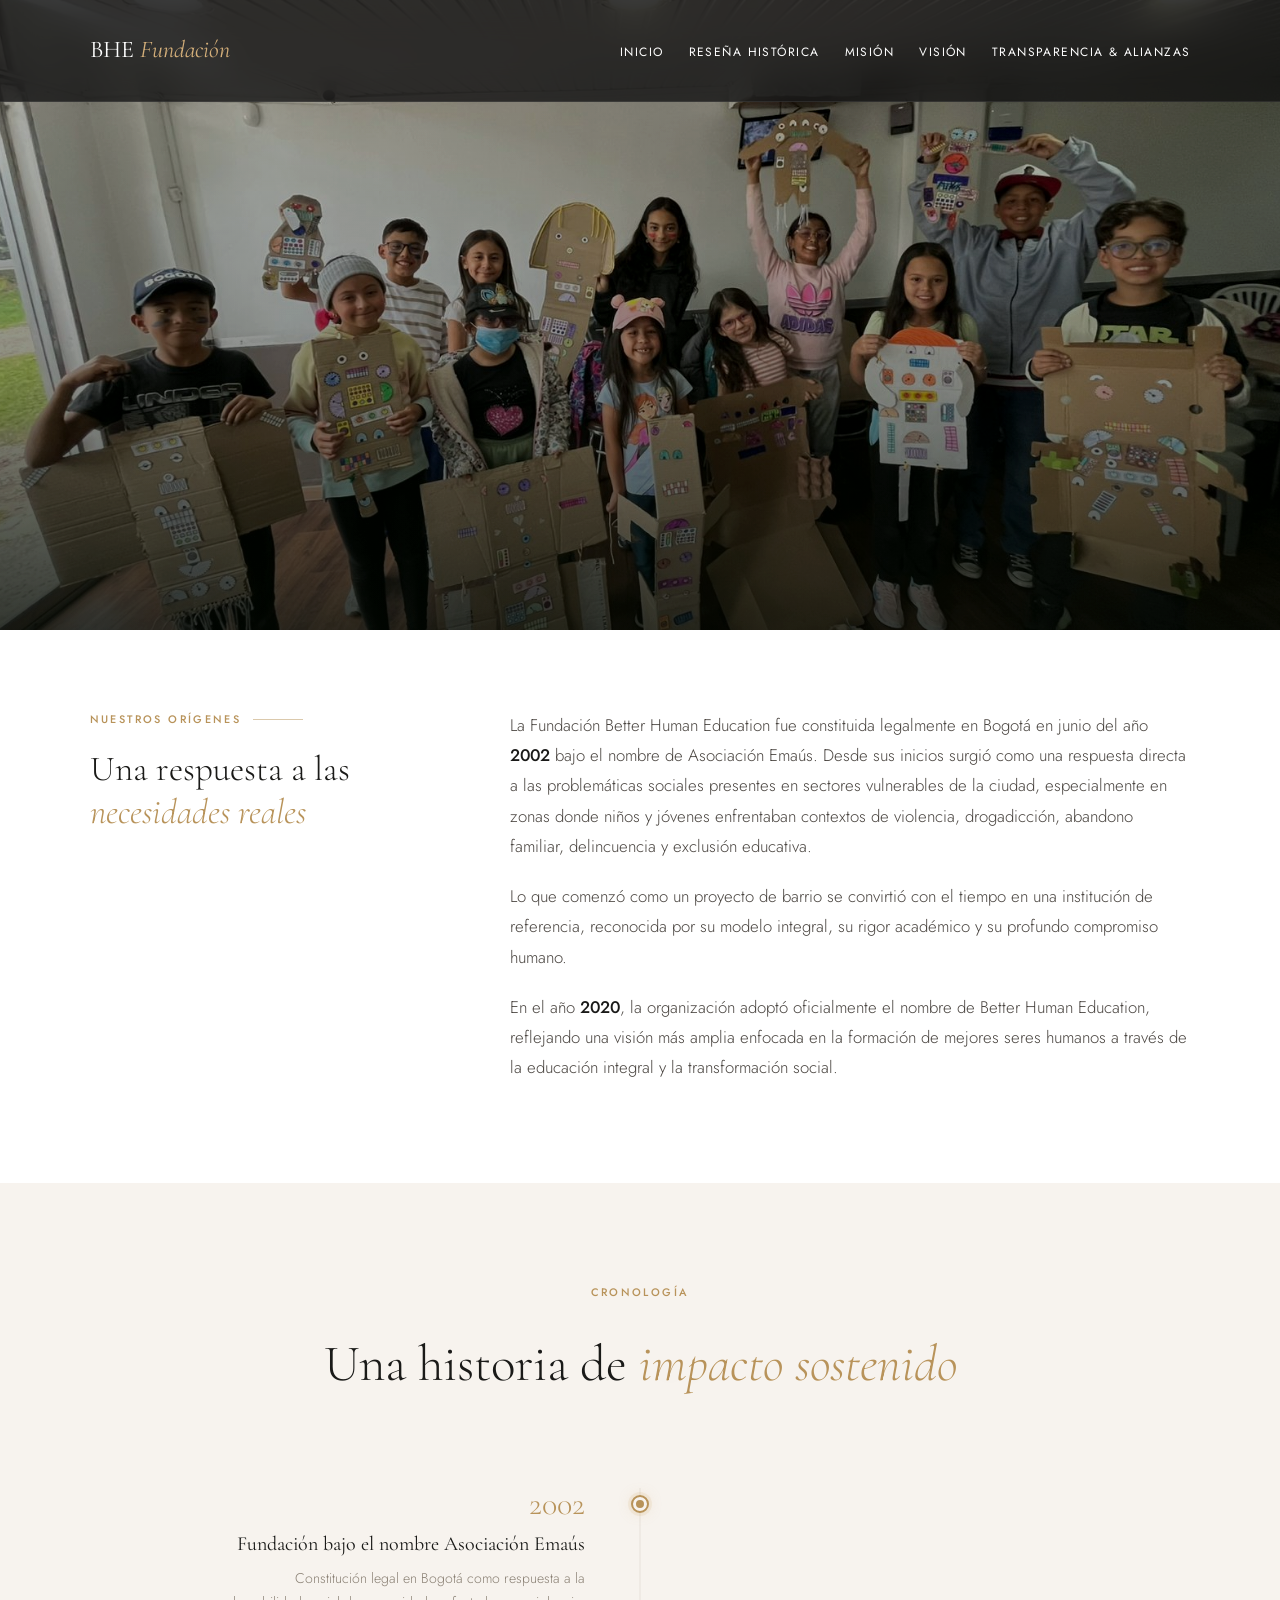
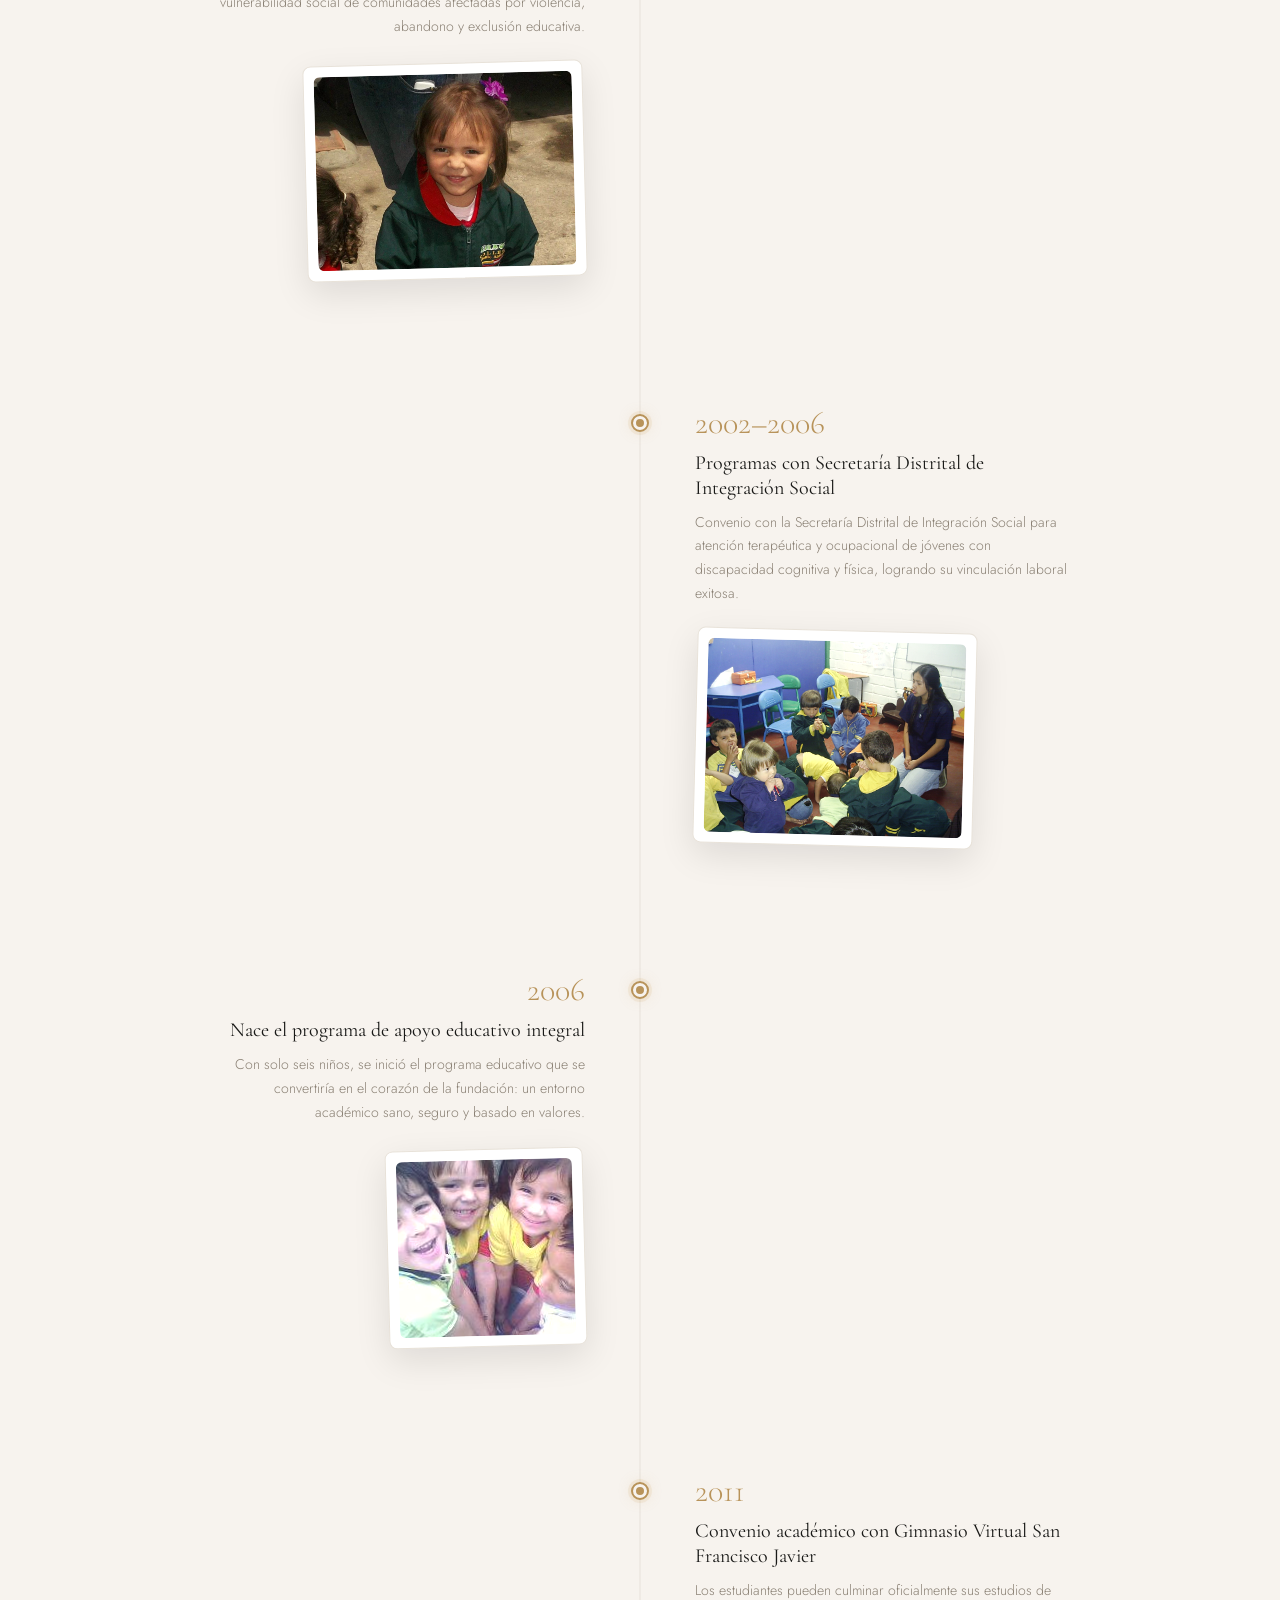
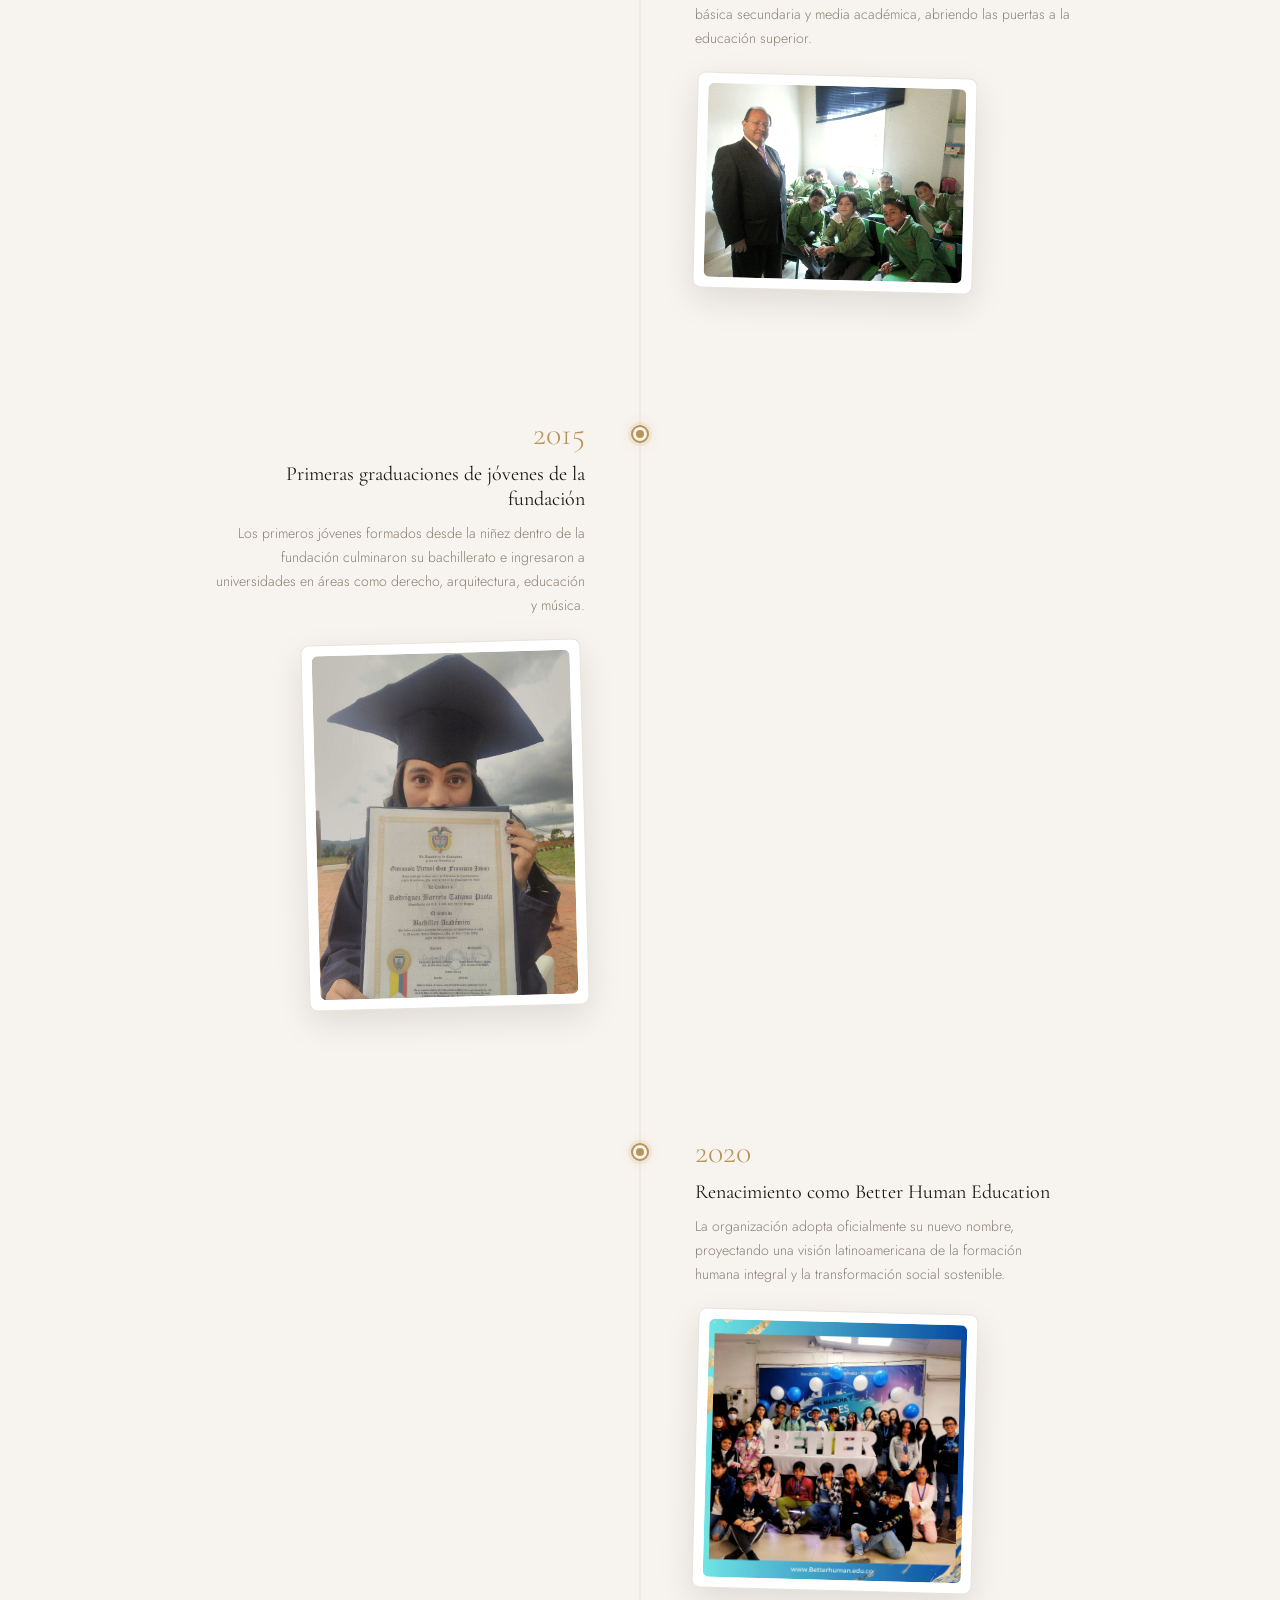
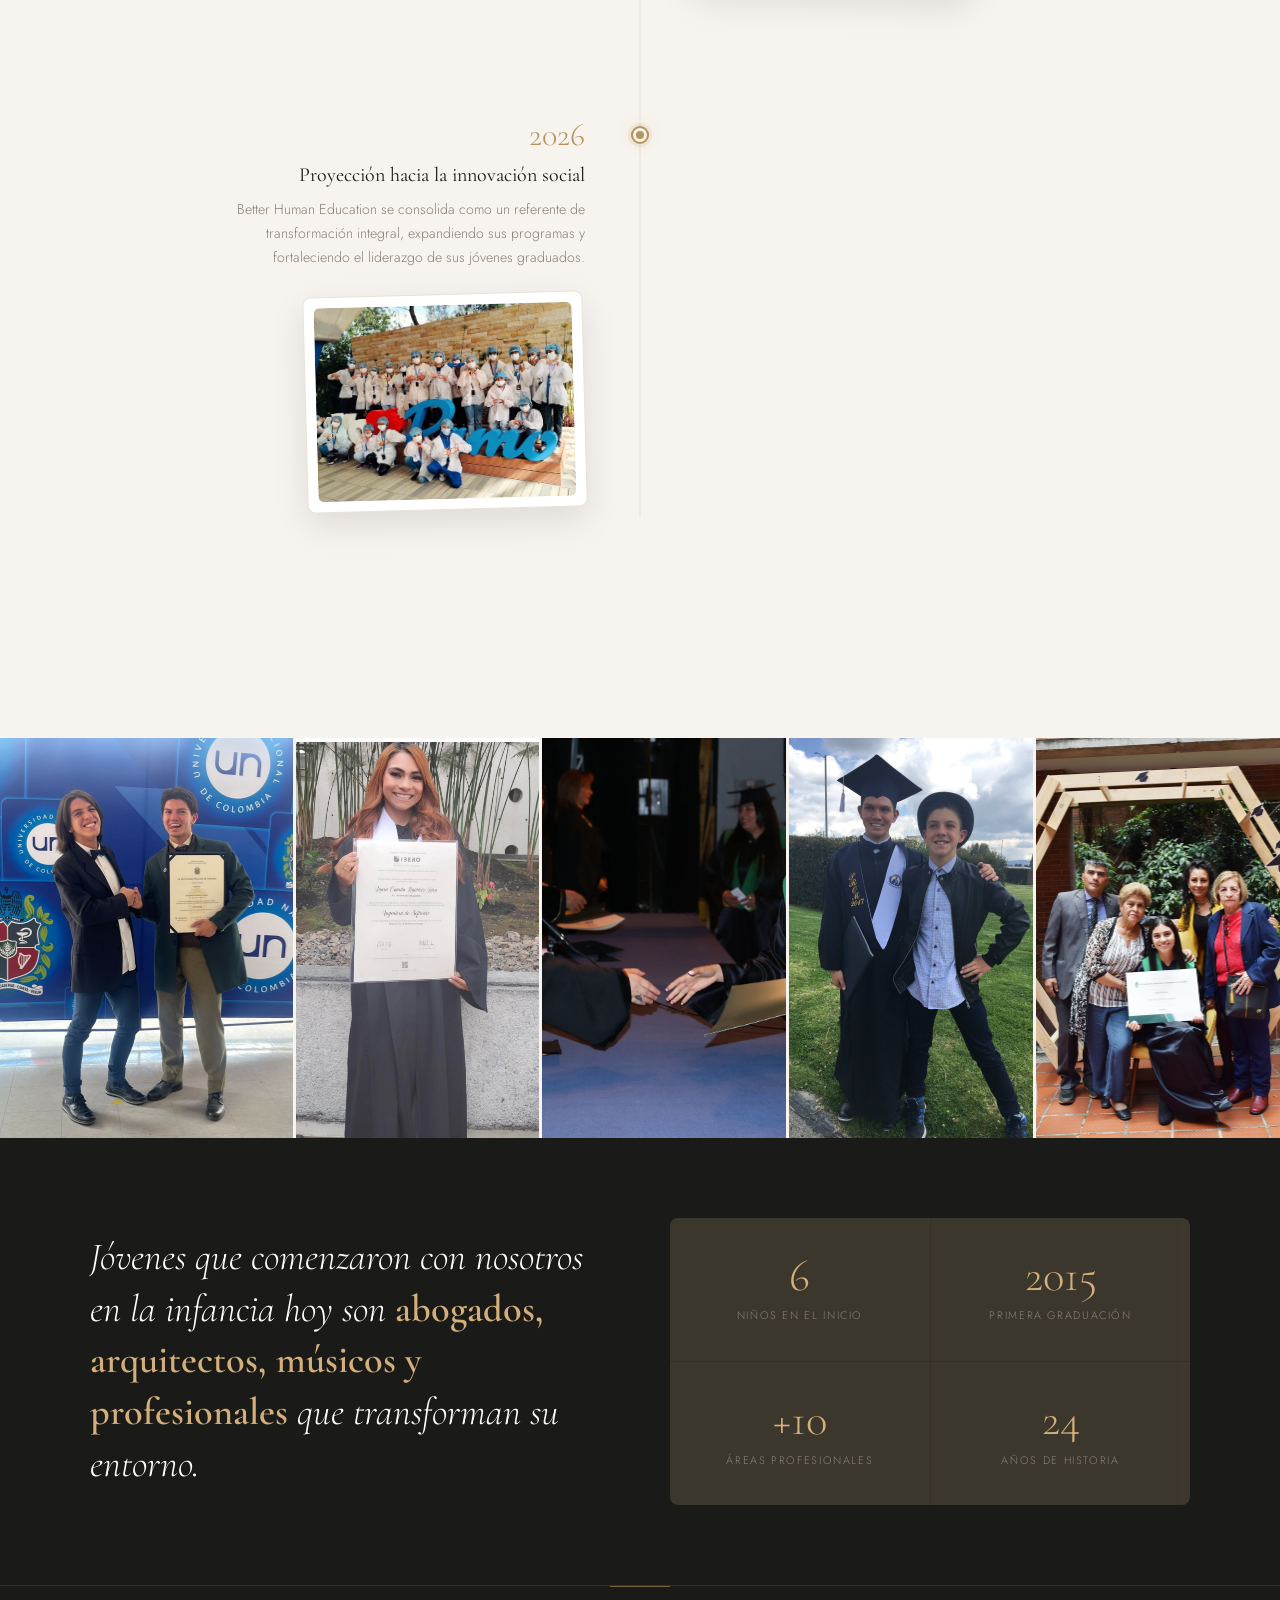
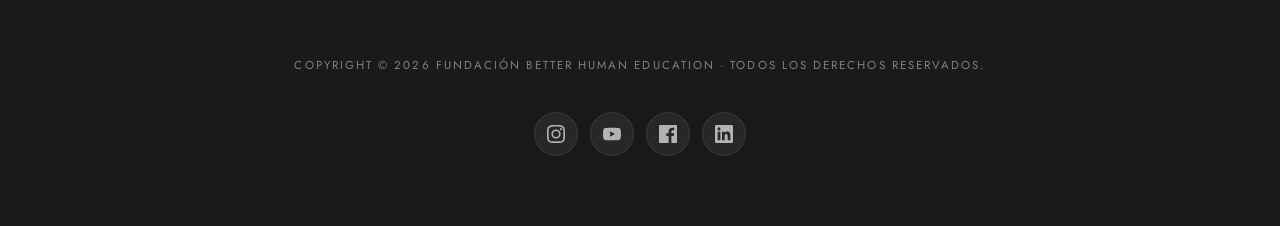
==== commit a3582e5e: "Se acomodan las fotos y se agregan dos fotos mas" ====
--- a/02_resena_historica.html
+++ b/02_resena_historica.html
@@ -115,7 +115,7 @@
           <p class="tl-text">Con solo seis niños, se inició el programa educativo que se convertiría en el corazón de la
             fundación: un entorno académico sano, seguro y basado en valores.</p>
           <div class="tl-image">
-            <img src="img/2%20Resen%CC%83a%20Histo%CC%81rica/5.jpg" alt="Apoyo educativo">
+            <img src="img/2%20Resen%CC%83a%20Histo%CC%81rica/4.jpg" alt="Apoyo educativo">
           </div>
         </div>
         <div class="tl-dot">
@@ -135,7 +135,7 @@
           <p class="tl-text">Los estudiantes pueden culminar oficialmente sus estudios de básica secundaria y media
             académica, abriendo las puertas a la educación superior.</p>
           <div class="tl-image">
-            <img src="img/2%20Resen%CC%83a%20Histo%CC%81rica/6.jpeg" alt="Educación Virtual">
+            <img src="img/2%20Resen%CC%83a%20Histo%CC%81rica/5.jpg" alt="Educación Virtual">
           </div>
         </div>
       </div>
@@ -147,7 +147,7 @@
           <p class="tl-text">Los primeros jóvenes formados desde la niñez dentro de la fundación culminaron su
             bachillerato e ingresaron a universidades en áreas como derecho, arquitectura, educación y música.</p>
           <div class="tl-image">
-            <img src="img/2%20Resen%CC%83a%20Histo%CC%81rica/7.jpg" alt="Graduaciones">
+            <img src="img/2%20Resen%CC%83a%20Histo%CC%81rica/6.jpeg" alt="Graduaciones">
           </div>
         </div>
         <div class="tl-dot">
@@ -167,7 +167,7 @@
           <p class="tl-text">La organización adopta oficialmente su nuevo nombre, proyectando una visión latinoamericana
             de la formación humana integral y la transformación social sostenible.</p>
           <div class="tl-image">
-            <img src="img/2%20Resen%CC%83a%20Histo%CC%81rica/8.jpg" alt="Renacimiento 2020">
+            <img src="img/2%20Resen%CC%83a%20Histo%CC%81rica/7.jpg" alt="Renacimiento 2020">
           </div>
         </div>
       </div>
@@ -179,7 +179,7 @@
           <p class="tl-text">Better Human Education se consolida como un referente de transformación integral,
             expandiendo sus programas y fortaleciendo el liderazgo de sus jóvenes graduados.</p>
           <div class="tl-image">
-            <img src="img/2%20Resen%CC%83a%20Histo%CC%81rica/9.jpeg" alt="Futuro 2026">
+            <img src="img/2%20Resen%CC%83a%20Histo%CC%81rica/8.jpg" alt="Futuro 2026">
           </div>
         </div>
         <div class="tl-dot">
@@ -193,6 +193,8 @@
 
   <!-- ══ PHOTO ROW ══ -->
   <div class="photo-row">
+    <div class="photo-row-cell"></div>
+    <div class="photo-row-cell"></div>
     <div class="photo-row-cell"></div>
     <div class="photo-row-cell"></div>
     <div class="photo-row-cell"></div>
--- a/css/style.css
+++ b/css/style.css
@@ -11,15 +11,22 @@
 }
 
 :root {
-  --ink: #1a1a18;
-  --gold: #b8935a;
-  --gold-lt: #d4af7a;
-  --cream: #f7f3ee;
+  --ink: #0f0f11;
+  --gold: #cfa86e;
+  --gold-lt: #e8c792;
+  --cream: #f9f6f2;
   --stone: #e8e2d9;
   --muted: #8a8074;
   --white: #ffffff;
   --serif: 'Cormorant Garamond', Georgia, serif;
   --sans: 'Jost', sans-serif;
+  --glass-bg: rgba(15, 15, 17, 0.75);
+  --glass-border: rgba(255, 255, 255, 0.08);
+  --shadow-soft: 0 10px 30px rgba(0, 0, 0, 0.08);
+  --shadow-hover: 0 15px 40px rgba(207, 168, 110, 0.15);
+  --radius-sm: 8px;
+  --radius-md: 12px;
+  --transition: all 0.4s cubic-bezier(0.16, 1, 0.3, 1);
 }
 
 html {
@@ -46,8 +53,10 @@
   justify-content: space-between;
   align-items: center;
   z-index: 100;
-  background: rgba(26, 26, 24, 0.6);
-  backdrop-filter: blur(8px);
+  background: var(--glass-bg);
+  backdrop-filter: blur(16px);
+  -webkit-backdrop-filter: blur(16px);
+  border-bottom: 1px solid var(--glass-border);
 }
 
 .site-logo {
@@ -74,14 +83,31 @@
   text-decoration: none;
   font-family: var(--sans);
   font-size: 0.75rem;
-  font-weight: 400;
-  letter-spacing: 0.12em;
+  font-weight: 500;
+  letter-spacing: 0.15em;
   text-transform: uppercase;
-  transition: color 0.3s;
+  transition: var(--transition);
+  padding: 8px 0;
+  position: relative;
+}
+
+.site-nav a::after {
+  content: '';
+  position: absolute;
+  bottom: 0;
+  left: 0;
+  width: 0%;
+  height: 1px;
+  background: var(--gold-lt);
+  transition: var(--transition);
 }
 
 .site-nav a:hover {
   color: var(--gold-lt);
+}
+
+.site-nav a:hover::after {
+  width: 100%;
 }
 
 @media (max-width: 900px) {
@@ -195,14 +221,32 @@
   letter-spacing: 0.18em;
   text-transform: uppercase;
   text-decoration: none;
-  transition: background 0.3s, color 0.3s;
+  border-radius: var(--radius-sm);
+  transition: var(--transition);
   opacity: 0;
   animation: fadeUp 0.9s 0.8s ease forwards;
+  position: relative;
+  overflow: hidden;
+}
+
+.hero-cta::before {
+  content: '';
+  position: absolute;
+  inset: 0;
+  background: var(--gold);
+  transform: scaleX(0);
+  transform-origin: left;
+  transition: transform 0.4s cubic-bezier(0.16, 1, 0.3, 1);
+  z-index: -1;
 }
 
 .hero-cta:hover {
-  background: var(--gold);
   color: var(--ink);
+  box-shadow: 0 0 20px rgba(207, 168, 110, 0.4);
+}
+
+.hero-cta:hover::before {
+  transform: scaleX(1);
 }
 
 /* ── STATS BAR ── */
@@ -210,15 +254,22 @@
   background: var(--ink);
   display: grid;
   grid-template-columns: repeat(3, 1fr);
-  border-top: 1px solid rgba(184, 147, 90, 0.3);
+  border-top: 1px solid rgba(207, 168, 110, 0.25);
+  position: relative;
 }
 
 .stat {
-  padding: 36px 40px;
-  border-right: 1px solid rgba(184, 147, 90, 0.15);
+  padding: 40px 40px;
+  border-right: 1px solid rgba(207, 168, 110, 0.1);
   text-align: center;
   opacity: 0;
   animation: fadeUp 0.8s ease forwards;
+  transition: var(--transition);
+  cursor: default;
+}
+
+.stat:hover {
+  background: rgba(207, 168, 110, 0.04);
 }
 
 .stat:nth-child(1) {
@@ -320,6 +371,8 @@
   background: linear-gradient(135deg, #2c3e2d 0%, #1a2a1c 100%);
   position: relative;
   overflow: hidden;
+  border-radius: var(--radius-md);
+  box-shadow: var(--shadow-soft);
 }
 
 .photo-frame img {
@@ -366,19 +419,24 @@
 .programs-grid {
   display: grid;
   grid-template-columns: repeat(3, 1fr);
-  gap: 2px;
+  gap: 24px;
   margin-top: 60px;
-  background: var(--stone);
+  background: transparent;
 }
 
 .program-card {
   background: var(--white);
   padding: 48px 36px;
-  transition: transform 0.3s;
+  border-radius: var(--radius-md);
+  border: 1px solid rgba(0, 0, 0, 0.04);
+  box-shadow: var(--shadow-soft);
+  transition: var(--transition);
 }
 
 .program-card:hover {
-  transform: translateY(-4px);
+  transform: translateY(-8px);
+  box-shadow: var(--shadow-hover);
+  border-color: rgba(207, 168, 110, 0.4);
 }
 
 .program-icon {
@@ -509,197 +567,222 @@
   display: none;
 }
 
-/* ── FOOTER ── */
-.site-footer {
-  background: var(--ink);
-  padding: 60px 7vw;
-  text-align: center;
-  display: flex;
-  flex-direction: column;
-  align-items: center;
-  gap: 32px;
-  border-top: 1px solid rgba(255, 255, 255, 0.05);
-}
-
-.footer-copy {
-  font-size: 0.75rem;
-  font-weight: 500;
-  letter-spacing: 0.15em;
-  text-transform: uppercase;
-  color: var(--white);
-}
-
-.footer-socials {
-  display: flex;
-  gap: 16px;
-}
-
-.social-icon {
-  width: 44px;
-  height: 44px;
-  border-radius: 50%;
-  background: rgba(255, 255, 255, 0.15);
-  display: flex;
-  align-items: center;
-  justify-content: center;
-  color: var(--white);
-  text-decoration: none;
-  transition: background 0.3s, transform 0.3s, color 0.3s;
-}
-
-.social-icon:hover {
-  background: var(--gold);
-  color: var(--ink);
-  transform: translateY(-4px);
-}
-
-.social-icon svg {
-  width: 20px;
-  height: 20px;
-  fill: currentColor;
-}
-
-/* ── ANIMATIONS ── */
-@keyframes fadeUp {
-  from {
-    opacity: 0;
-    transform: translateY(24px);
-  }
-
-  to {
-    opacity: 1;
-    transform: translateY(0);
-  }
-}
-
 /* ── RESPONSIVE ── */
 @media (max-width: 768px) {
+  .site-header {
+    padding: 12px 5vw !important;
+    background: rgba(26, 26, 24, 0.88) !important;
+    gap: 8px !important;
+  }
+
+  .site-logo {
+    font-size: 1.1rem !important;
+  }
+
+  .site-nav {
+    gap: 14px !important;
+  }
+
+  .site-nav a {
+    font-size: 0.6rem !important;
+    letter-spacing: 0.06em !important;
+  }
+
+  .hero {
+    height: 100vh !important;
+    min-height: 100svh !important;
+  }
+
+  .hero-photo img {
+    object-position: 35% center !important;
+  }
+
+  .hero-content {
+    padding: 16px 5vw 20px !important;
+    max-width: 100% !important;
+    border-radius: 0 !important;
+    margin: 0 !important;
+    bottom: 0 !important;
+  }
+
+  .hero-eyebrow {
+    font-size: 0.55rem !important;
+    margin-bottom: 8px !important;
+    gap: 8px !important;
+  }
+
+  .hero-eyebrow::before {
+    width: 24px !important;
+  }
+
+  .hero-title {
+    font-size: clamp(1.5rem, 6vw, 2.2rem) !important;
+    max-width: 100% !important;
+    margin-bottom: 8px !important;
+  }
+
+  .hero-subtitle {
+    font-size: 0.78rem !important;
+    max-width: 100% !important;
+    margin-top: 8px !important;
+  }
+
+  .hero-cta {
+    margin-top: 12px !important;
+    padding: 8px 20px !important;
+    font-size: 0.65rem !important;
+  }
+
+  .section {
+    padding: 50px 5vw !important;
+  }
+
+  .section-label {
+    font-size: 0.6rem !important;
+    margin-bottom: 16px !important;
+  }
+
+  .section-title {
+    font-size: clamp(1.4rem, 5vw, 1.8rem) !important;
+    max-width: 100% !important;
+  }
+
   .about-grid {
     grid-template-columns: 1fr;
-    gap: 40px;
+    gap: 24px;
+    padding: 50px 5vw !important;
+  }
+
+  .about-text .section-title {
+    font-size: clamp(1.3rem, 5vw, 1.7rem) !important;
+  }
+
+  .about-text p {
+    font-size: 0.88rem;
+    max-width: 100%;
+    margin-top: 16px !important;
+  }
+
+  .photo-frame {
+    aspect-ratio: 3/4 !important;
+  }
+
+  .photo-badge {
+    left: 0 !important;
+    bottom: 0 !important;
+    max-width: 140px !important;
+    font-size: 0.78rem !important;
+    padding: 10px 14px !important;
+    position: relative !important;
+    margin-top: -36px !important;
+    z-index: 2 !important;
+  }
+
+  .photo-accent {
+    display: none !important;
   }
 
   .programs-grid {
     grid-template-columns: 1fr;
   }
 
+  .program-card {
+    padding: 24px 20px !important;
+  }
+
+  .program-name {
+    font-size: 1.2rem !important;
+  }
+
+  .program-desc {
+    font-size: 0.82rem !important;
+  }
+
   .stats-bar {
     grid-template-columns: 1fr;
   }
 
   .stat {
+    padding: 16px 16px !important;
     border-right: none;
     border-bottom: 1px solid rgba(184, 147, 90, 0.15);
   }
 
+  .stat-number {
+    font-size: 1.6rem !important;
+  }
+
+  .stat-label {
+    font-size: 0.6rem !important;
+    margin-top: 4px !important;
+  }
+
   .gallery-strip {
     grid-template-columns: repeat(2, 1fr);
-    height: 240px;
+    height: 130px;
+  }
+
+  .quote-section {
+    padding: 50px 5vw 40px !important;
+  }
+
+  .quote-text {
+    font-size: clamp(1.1rem, 4vw, 1.4rem) !important;
+  }
+
+  .quote-source {
+    font-size: 0.6rem !important;
+    margin-top: 16px !important;
   }
 
   .recognition-banner {
     flex-direction: column;
     align-items: flex-start;
+    padding: 16px 5vw !important;
+    gap: 8px !important;
+  }
+
+  .recognition-label {
+    font-size: 0.55rem !important;
+  }
+
+  .recognition-text {
+    font-size: 0.85rem !important;
   }
 
   .recognition-divider {
     display: none;
   }
-}
-
-/* ==========================================
-   ESTILOS DE 02_resena_historica.html
-   ========================================== */
-
-*,
-*::before,
-*::after {
-  box-sizing: border-box;
-  margin: 0;
-  padding: 0;
-}
-
-:root {
-  --ink: #1a1a18;
-  --gold: #b8935a;
-  --gold-lt: #d4af7a;
-  --cream: #f7f3ee;
-  --stone: #e8e2d9;
-  --muted: #8a8074;
-  --white: #ffffff;
-  --serif: 'Cormorant Garamond', Georgia, serif;
-  --sans: 'Jost', sans-serif;
-}
-
-html {
-  scroll-behavior: smooth;
-}
-
-body {
-  background: var(--cream);
-  color: var(--ink);
-  font-family: var(--sans);
-  font-weight: 300;
-  line-height: 1.7;
-  overflow-x: hidden;
-}
-
-/* ── HEADER ── */
-.site-header {
-  position: absolute;
-  top: 0;
-  left: 0;
-  width: 100%;
-  padding: 30px 7vw;
-  display: flex;
-  justify-content: space-between;
-  align-items: center;
-  z-index: 100;
-}
-
-.site-logo {
-  font-family: var(--serif);
-  font-size: 1.5rem;
-  color: var(--white);
-  text-decoration: none;
-  font-weight: 400;
-}
-
-.site-logo em {
-  color: var(--gold-lt);
-  font-style: italic;
-}
-
-.site-nav {
-  display: flex;
-  gap: 25px;
-  align-items: center;
-}
-
-.site-nav a {
-  color: var(--white);
-  text-decoration: none;
-  font-family: var(--sans);
-  font-size: 0.75rem;
-  font-weight: 400;
-  letter-spacing: 0.12em;
-  text-transform: uppercase;
-  transition: color 0.3s;
-}
-
-.site-nav a:hover {
-  color: var(--gold-lt);
-}
-
-@media (max-width: 900px) {
-  .site-header {
-    flex-direction: column;
-    gap: 20px;
-  }
-
-  .site-nav {
-    flex-wrap: wrap;
-    justify-content: center;
+
+  .site-footer {
+    padding: 32px 5vw !important;
+    gap: 20px !important;
+  }
+
+  .footer-copy {
+    font-size: 0.6rem !important;
+    letter-spacing: 0.1em !important;
+  }
+
+  .footer-socials {
+    gap: 12px !important;
+  }
+
+  .social-icon {
+    width: 38px !important;
+    height: 38px !important;
+  }
+
+  .social-icon svg {
+    width: 16px !important;
+    height: 16px !important;
+  }
+
+  .scroll-to-top {
+    width: 40px !important;
+    height: 40px !important;
+    bottom: 16px !important;
+    right: 16px !important;
   }
 }
 
@@ -717,32 +800,70 @@
   position: absolute;
   inset: 0;
   background-image: url('../img/2%20Resen%CC%83a%20Histo%CC%81rica/14.jpg') !important;
-  background-size: contain !important;
+  background-size: cover !important;
   background-position: center !important;
-  background-repeat: no-repeat !important;
-  filter: brightness(1.3) contrast(1.1) !important;
+  filter: brightness(1.15) contrast(1.08) !important;
+  transform: scale(1.02);
+  transition: transform 8s ease;
+}
+
+@media (max-width: 768px) {
+  .page-hero {
+    height: 60vh;
+    min-height: 420px;
+  }
+
+  .page-hero-bg {
+    background-size: cover !important;
+    background-position: 30% center !important;
+  }
+
+  .page-hero-bg::after {
+    background: linear-gradient(180deg, rgba(26, 44, 30, 0.7) 0%, rgba(13, 26, 14, 0.85) 60%, rgba(26, 26, 24, 0.95) 100%) !important;
+    opacity: 1 !important;
+  }
+
+  .page-hero-content {
+    padding: 16px 5vw !important;
+    max-width: 100% !important;
+  }
+
+  .page-eyebrow {
+    font-size: 0.55rem !important;
+    margin-bottom: 8px !important;
+    gap: 8px !important;
+  }
+
+  .page-eyebrow::before {
+    width: 24px !important;
+  }
+
+  .page-title {
+    font-size: clamp(1.3rem, 5.5vw, 1.8rem) !important;
+    max-width: 100% !important;
+  }
+
+  .page-subtitle {
+    font-size: 0.78rem !important;
+    max-width: 100% !important;
+    margin-top: 8px !important;
+  }
 }
 
 .page-hero-bg::after {
   content: '' !important;
   position: absolute !important;
   inset: 0 !important;
-  background: linear-gradient(120deg, #1a2c1e 0%, #0d1a0e 60%, #1a1a18 100%) !important;
-  opacity: 0.25 !important;
+  background: linear-gradient(to bottom,
+      rgba(10, 14, 10, 0.35) 0%,
+      rgba(10, 14, 10, 0.55) 60%,
+      rgba(10, 14, 10, 0.85) 100%) !important;
+  opacity: 1 !important;
   display: block !important;
 }
 
 .page-hero-bg::before {
   display: none !important;
-}
-
-.page-hero-content {
-  position: relative;
-  z-index: 2;
-  padding: 40px 50px;
-  background: rgba(0, 0, 0, 0.45);
-  border-radius: 4px;
-  max-width: 800px;
 }
 
 .page-eyebrow {
@@ -948,14 +1069,15 @@
 }
 
 .tl-dot-inner {
-  width: 16px;
-  height: 16px;
+  width: 14px;
+  height: 14px;
   border-radius: 50%;
   background: var(--gold);
-  border: 4px solid var(--cream);
-  outline: 1px solid var(--gold);
+  border: 3px solid var(--cream);
+  outline: 2px solid var(--gold);
   flex-shrink: 0;
-  box-shadow: 0 0 0 4px rgba(184, 147, 90, 0.1);
+  box-shadow: 0 0 0 5px rgba(207, 168, 110, 0.15), 0 0 16px rgba(207, 168, 110, 0.3);
+  transition: var(--transition);
 }
 
 .tl-year {
@@ -992,10 +1114,10 @@
   display: inline-block;
   padding: 10px;
   background: var(--white);
-  box-shadow: 0 12px 30px rgba(0, 0, 0, 0.08);
+  box-shadow: 0 12px 35px rgba(0, 0, 0, 0.1);
   border: 1px solid var(--stone);
-  border-radius: 2px;
-  transition: transform 0.4s ease;
+  border-radius: var(--radius-sm);
+  transition: var(--transition);
   max-width: 280px;
 }
 
@@ -1003,26 +1125,27 @@
   display: block;
   width: 100%;
   height: auto;
-  filter: sepia(0.2) contrast(1.1);
+  filter: sepia(0.12) contrast(1.05);
+  border-radius: calc(var(--radius-sm) - 2px);
 }
 
 .timeline-item:nth-child(odd) .tl-image {
-  transform: rotate(-2deg);
+  transform: rotate(-1.5deg);
 }
 
 .timeline-item:nth-child(even) .tl-image {
-  transform: rotate(2deg);
+  transform: rotate(1.5deg);
 }
 
 .tl-image:hover {
-  transform: rotate(0) translateY(-5px);
-  box-shadow: 0 20px 45px rgba(184, 147, 90, 0.15);
+  transform: rotate(0) translateY(-8px);
+  box-shadow: 0 24px 50px rgba(207, 168, 110, 0.2);
 }
 
 /* ── PHOTO ROW ── */
 .photo-row {
   display: grid;
-  grid-template-columns: 1.5fr 1fr 1fr;
+  grid-template-columns: 1.2fr 1fr 1fr 1fr 1fr;
   height: 400px;
   gap: 3px;
   margin: 0;
@@ -1039,8 +1162,6 @@
 .photo-row-cell:nth-child(1) {
   background-image: url('../img/2%20Resen%CC%83a%20Histo%CC%81rica/10.jpg');
   background-position: center 10% !important;
-
-
 }
 
 .photo-row-cell:nth-child(2) {
@@ -1051,6 +1172,16 @@
 .photo-row-cell:nth-child(3) {
   background-image: url('../img/2%20Resen%CC%83a%20Histo%CC%81rica/12.jpg');
   background-position: center 10% !important;
+}
+
+.photo-row-cell:nth-child(4) {
+  background-image: url('../img/2%20Resen%CC%83a%20Histo%CC%81rica/9.jpeg');
+  background-position: center 10% !important;
+}
+
+.photo-row-cell:nth-child(5) {
+  background-image: url('../img/2%20Resen%CC%83a%20Histo%CC%81rica/13.jpg');
+  background-position: center 0% !important;
 }
 
 .photo-row-cell::before {
@@ -1086,13 +1217,21 @@
   display: grid;
   grid-template-columns: 1fr 1fr;
   gap: 1px;
-  background: rgba(184, 147, 90, 0.2);
+  background: rgba(207, 168, 110, 0.15);
+  border-radius: var(--radius-sm);
+  overflow: hidden;
 }
 
 .ms-box {
   background: rgba(255, 255, 255, 0.04);
-  padding: 32px 28px;
+  padding: 36px 28px;
   text-align: center;
+  transition: var(--transition);
+  cursor: default;
+}
+
+.ms-box:hover {
+  background: rgba(207, 168, 110, 0.08);
 }
 
 .ms-number {
@@ -1180,36 +1319,81 @@
 @media (max-width: 768px) {
   .intro-section {
     grid-template-columns: 1fr;
-    gap: 32px;
+    gap: 16px;
+    padding: 40px 5vw !important;
   }
 
   .intro-left {
     position: static;
   }
 
+  .section-title-sm {
+    font-size: 1.3rem !important;
+  }
+
+  .intro-body p {
+    font-size: 0.85rem !important;
+  }
+
+  .timeline-section {
+    padding: 50px 5vw !important;
+  }
+
+  .timeline-header {
+    margin-bottom: 32px !important;
+  }
+
+  .timeline-title {
+    font-size: clamp(1.3rem, 5vw, 1.6rem) !important;
+  }
+
   .timeline::before {
-    left: 20px;
+    left: 14px;
   }
 
   .timeline-item {
-    grid-template-columns: 40px 1fr;
+    grid-template-columns: 28px 1fr;
+    margin-bottom: 40px !important;
   }
 
   .timeline-item:nth-child(odd) .tl-content,
   .timeline-item:nth-child(even) .tl-content {
     grid-column: 2;
     text-align: left;
-    padding: 0 0 0 20px;
+    padding: 0 0 0 12px;
     order: 2;
   }
 
   .timeline-item:nth-child(odd) .tl-empty,
+
   .timeline-item:nth-child(even) .tl-empty {
     display: none;
   }
 
   .tl-dot {
     grid-column: 1;
+  }
+
+  .tl-dot-inner {
+    width: 10px !important;
+    height: 10px !important;
+    border-width: 3px !important;
+  }
+
+  .tl-year {
+    font-size: 1.2rem !important;
+  }
+
+  .tl-title {
+    font-size: 0.9rem !important;
+  }
+
+  .tl-text {
+    font-size: 0.78rem !important;
+  }
+
+  .tl-image {
+    max-width: 100% !important;
   }
 
   .photo-row {
@@ -1218,2157 +1402,2508 @@
   }
 
   .photo-row-cell {
-    height: 200px;
+    height: 250px !important;
+    background-position: center center !important;
+  }
+
+  .photo-row-cell:nth-child(5) {
+    background-position: center 50% !important;
   }
 
   .milestone {
     grid-template-columns: 1fr;
+    padding: 40px 5vw !important;
+    gap: 20px !important;
+  }
+
+  .milestone-text {
+    font-size: clamp(1rem, 4vw, 1.3rem) !important;
   }
 
   .milestone-stats {
     grid-template-columns: 1fr 1fr;
   }
 
-  .tl-image {
-    margin-top: 24px;
-    display: inline-block;
-    padding: 10px;
-    background: var(--white);
-    box-shadow: 0 12px 30px rgba(0, 0, 0, 0.08);
-    border: 1px solid var(--stone);
-    border-radius: 2px;
-    transition: transform 0.4s ease;
-    max-width: 280px;
-  }
-
-  .tl-image img {
-    display: block;
-    width: 100%;
-    height: auto;
-    filter: sepia(0.2) contrast(1.1);
-  }
-
-  .timeline-item:nth-child(odd) .tl-image {
-    transform: rotate(-2deg);
-  }
-
-  .timeline-item:nth-child(even) .tl-image {
-    transform: rotate(2deg);
-  }
-
-  .tl-image:hover {
-    transform: rotate(0) translateY(-5px);
-    box-shadow: 0 20px 45px rgba(184, 147, 90, 0.15);
-  }
-
-  /* ==========================================
-   ESTILOS DE 03_transparencia_alianzas.html
-   ========================================== */
-
-  *,
-  *::before,
-  *::after {
-    box-sizing: border-box;
-    margin: 0;
-    padding: 0;
-  }
-
-  :root {
-    --ink: #1a1a18;
-    --gold: #b8935a;
-    --gold-lt: #d4af7a;
-    --cream: #f7f3ee;
-    --stone: #e8e2d9;
-    --muted: #8a8074;
-    --white: #ffffff;
-    --serif: 'Cormorant Garamond', Georgia, serif;
-    --sans: 'Jost', sans-serif;
-  }
-
-  html {
-    scroll-behavior: smooth;
-  }
-
-  body {
-    background: var(--cream);
-    color: var(--ink);
-    font-family: var(--sans);
-    font-weight: 300;
-    line-height: 1.7;
-    overflow-x: hidden;
-  }
-
-  /* ── HEADER ── */
-  .site-header {
-    position: absolute;
-    top: 0;
-    left: 0;
-    width: 100%;
-    padding: 30px 7vw;
-    display: flex;
-    justify-content: space-between;
-    align-items: center;
-    z-index: 100;
-  }
-
-  .site-logo {
-    font-family: var(--serif);
-    font-size: 1.5rem;
-    color: var(--white);
-    text-decoration: none;
-    font-weight: 400;
-  }
-
-  .site-logo em {
-    color: var(--gold-lt);
-    font-style: italic;
-  }
-
-  .site-nav {
-    display: flex;
-    gap: 25px;
-    align-items: center;
-  }
-
-  .site-nav a {
-    color: var(--white);
-    text-decoration: none;
-    font-family: var(--sans);
-    font-size: 0.75rem;
-    font-weight: 400;
-    letter-spacing: 0.12em;
-    text-transform: uppercase;
-    transition: color 0.3s;
-  }
-
-  .site-nav a:hover {
-    color: var(--gold-lt);
-  }
-
-  @media (max-width: 900px) {
-    .site-header {
-      flex-direction: column;
-      gap: 20px;
-    }
-
-    .site-nav {
-      flex-wrap: wrap;
-      justify-content: center;
-    }
-  }
-
-  /* ── PAGE HERO ── */
-  .page-hero {
-    position: relative;
-    height: 70vh;
-    min-height: 480px;
-    display: flex;
-    align-items: center;
-    overflow: hidden;
-  }
-
-  .page-hero-bg {
-    position: absolute;
-    inset: 0;
-    background: linear-gradient(120deg, #1a1a18 0%, #0d1a0e 60%, #1a2c1e 100%);
-    background-image: url('../img/Transparencia%20y%20Alianzas/Hitube_djVryJoLEk_2026_05_16_21_32_54.jpg');
-    background-size: cover;
-    background-position: center;
-  }
-
-  .page-hero-bg::after {
-    content: '';
-    position: absolute;
-    inset: 0;
-    background: linear-gradient(to right, rgba(10, 14, 10, 0.9) 30%, rgba(10, 14, 10, 0.2) 100%);
-  }
-
-  .page-hero-content {
-    position: relative;
-    z-index: 2;
-    padding: 0 7vw;
-  }
-
-  .page-eyebrow {
-    display: flex;
-    align-items: center;
-    gap: 14px;
-    color: var(--gold);
-    font-size: 0.7rem;
-    font-weight: 500;
-    letter-spacing: 0.22em;
-    text-transform: uppercase;
-    margin-bottom: 24px;
-    opacity: 0;
-    animation: fadeIn 0.8s 0.2s ease forwards;
-  }
-
-  .page-eyebrow::before {
-    content: '';
-    width: 40px;
-    height: 1px;
-    background: var(--gold);
-  }
-
-  .page-title {
-    font-family: var(--serif);
-    font-size: clamp(2.2rem, 5.5vw, 4.5rem);
-    font-weight: 300;
-    color: var(--white);
-    line-height: 1.1;
-    max-width: 650px;
-    opacity: 0;
-    animation: fadeIn 0.8s 0.4s ease forwards;
-  }
-
-  .page-title em {
-    font-style: italic;
-    color: var(--gold-lt);
-  }
-
-  .page-subtitle {
-    margin-top: 22px;
-    font-size: 1rem;
-    color: rgba(255, 255, 255, 0.6);
-    max-width: 480px;
-    line-height: 1.7;
-    opacity: 0;
-    animation: fadeIn 0.8s 0.6s ease forwards;
-  }
-
-  /* ── PILLARS BAND ── */
+  .ms-box {
+    padding: 14px 12px !important;
+  }
+
+  .ms-number {
+    font-size: 1.6rem !important;
+  }
+
+  .ms-label {
+    font-size: 0.6rem !important;
+  }
+}
+
+/* ── PAGE HERO ── */
+.page-hero {
+  position: relative;
+  height: 70vh;
+  min-height: 480px;
+  display: flex;
+  align-items: center;
+  overflow: hidden;
+}
+
+.transparencia-hero-bg {
+  position: absolute;
+  inset: 0;
+  background: linear-gradient(120deg, #1a1a18 0%, #0d1a0e 60%, #1a2c1e 100%);
+  background-image: url('../img/Transparencia%20y%20Alianzas/1.jpg');
+  background-size: cover;
+  background-position: center 30%;
+}
+
+.transparencia-hero-bg::after {
+  content: '';
+  position: absolute;
+  inset: 0;
+  background: linear-gradient(to right, rgba(10, 14, 10, 0.9) 30%, rgba(10, 14, 10, 0.2) 100%);
+}
+
+.page-hero-content {
+  position: relative;
+  z-index: 2;
+  padding: 0 7vw;
+  background: none;
+  border-radius: 0;
+  max-width: none;
+}
+
+/* Reseña: hero content with dark backdrop */
+.page-hero-bg~.page-hero-content {
+  padding: 40px 50px;
+  background: rgba(0, 0, 0, 0.45);
+  border-radius: 4px;
+  max-width: 800px;
+}
+
+@media (max-width: 768px) {
+  .page-hero-bg~.page-hero-content {
+    padding: 16px 5vw !important;
+    border-radius: 0;
+    max-width: 100% !important;
+  }
+
+  .transparencia-hero-bg {
+    background-size: auto 140% !important;
+    background-position: center top !important;
+    background-repeat: no-repeat !important;
+  }
+
+  .transparencia-hero-bg::after {
+    background: linear-gradient(180deg, rgba(10, 14, 10, 0.8) 30%, rgba(10, 14, 10, 0.3) 100%) !important;
+  }
+}
+
+.page-eyebrow {
+  display: flex;
+  align-items: center;
+  gap: 14px;
+  color: var(--gold);
+  font-size: 0.7rem;
+  font-weight: 500;
+  letter-spacing: 0.22em;
+  text-transform: uppercase;
+  margin-bottom: 24px;
+  opacity: 0;
+  animation: fadeIn 0.8s 0.2s ease forwards;
+}
+
+.page-eyebrow::before {
+  content: '';
+  width: 40px;
+  height: 1px;
+  background: var(--gold);
+}
+
+.page-title {
+  font-family: var(--serif);
+  font-size: clamp(2.2rem, 5.5vw, 4.5rem);
+  font-weight: 300;
+  color: var(--white);
+  line-height: 1.1;
+  max-width: 650px;
+  opacity: 0;
+  animation: fadeIn 0.8s 0.4s ease forwards;
+}
+
+.page-title em {
+  font-style: italic;
+  color: var(--gold-lt);
+}
+
+.page-subtitle {
+  margin-top: 22px;
+  font-size: 1rem;
+  color: rgba(255, 255, 255, 0.6);
+  max-width: 480px;
+  line-height: 1.7;
+  opacity: 0;
+  animation: fadeIn 0.8s 0.6s ease forwards;
+}
+
+/* ── PILLARS BAND ── */
+.pillars-band {
+  background: var(--gold);
+  display: grid;
+  grid-template-columns: repeat(3, 1fr);
+  gap: 1px;
+  background-color: rgba(26, 26, 24, 0.15);
+}
+
+.pillar {
+  background: var(--gold);
+  padding: 36px 40px;
+  text-align: center;
+}
+
+.pillar-num {
+  font-family: var(--serif);
+  font-size: 1.8rem;
+  font-weight: 300;
+  color: var(--ink);
+  line-height: 1;
+  display: block;
+  opacity: 0.4;
+}
+
+.pillar-name {
+  display: block;
+  margin-top: 8px;
+  font-size: 0.78rem;
+  font-weight: 500;
+  letter-spacing: 0.14em;
+  text-transform: uppercase;
+  color: var(--ink);
+}
+
+/* ── SECTIONS ── */
+.section-label {
+  display: flex;
+  align-items: center;
+  gap: 12px;
+  font-size: 0.68rem;
+  font-weight: 500;
+  letter-spacing: 0.22em;
+  text-transform: uppercase;
+  color: var(--gold);
+  margin-bottom: 20px;
+}
+
+.section-label::after {
+  content: '';
+  flex: 1;
+  max-width: 50px;
+  height: 1px;
+  background: var(--gold);
+  opacity: 0.5;
+}
+
+/* ── LEGAL FRAMEWORK ── */
+.legal-section {
+  background: var(--white);
+  padding: 100px 7vw;
+  display: grid;
+  grid-template-columns: 1fr 1fr;
+  gap: 80px;
+  align-items: start;
+}
+
+.legal-title {
+  font-family: var(--serif);
+  font-size: clamp(1.8rem, 3vw, 2.8rem);
+  font-weight: 300;
+  line-height: 1.2;
+  color: var(--ink);
+}
+
+.legal-title em {
+  font-style: italic;
+  color: var(--gold);
+}
+
+.legal-body p {
+  font-size: 1rem;
+  color: #4a4540;
+  line-height: 1.8;
+  margin-bottom: 18px;
+}
+
+.legal-body p strong {
+  color: var(--ink);
+  font-weight: 500;
+}
+
+/* ── DONATION CTA ── */
+.donation-section {
+  background: linear-gradient(135deg, #1a2c1e 0%, #0d1a0e 100%);
+  padding: 100px 7vw;
+  display: grid;
+  grid-template-columns: 1fr 320px;
+  gap: 80px;
+  align-items: center;
+  position: relative;
+  overflow: hidden;
+}
+
+.donation-section::before {
+  content: '';
+  position: absolute;
+  inset: 0;
+  background: radial-gradient(ellipse at 20% 50%, rgba(184, 147, 90, 0.08) 0%, transparent 60%);
+  pointer-events: none;
+}
+
+.donation-text {
+  font-family: var(--serif);
+  font-size: clamp(1.6rem, 2.8vw, 2.4rem);
+  font-weight: 300;
+  font-style: italic;
+  color: var(--white);
+  line-height: 1.35;
+  position: relative;
+  z-index: 1;
+  max-width: 600px;
+}
+
+.donation-text strong {
+  font-style: normal;
+  font-weight: 600;
+  color: var(--gold-lt);
+}
+
+.donation-info {
+  background: rgba(255, 255, 255, 0.05);
+  border: 1px solid rgba(184, 147, 90, 0.25);
+  border-radius: 4px;
+  padding: 40px 44px;
+  position: relative;
+  z-index: 1;
+  backdrop-filter: blur(10px);
+  transition: border-color 0.3s, box-shadow 0.3s;
+}
+
+.donation-info:hover {
+  border-color: rgba(184, 147, 90, 0.5);
+  box-shadow: 0 16px 40px rgba(0, 0, 0, 0.3);
+}
+
+.donation-info::before {
+  content: '';
+  position: absolute;
+  top: 0;
+  left: 0;
+  right: 0;
+  height: 3px;
+  background: linear-gradient(90deg, transparent, var(--gold), transparent);
+  opacity: 0;
+  transition: opacity 0.3s;
+}
+
+.donation-info:hover::before {
+  opacity: 1;
+}
+
+.donation-info-label {
+  font-size: 0.62rem;
+  letter-spacing: 0.22em;
+  text-transform: uppercase;
+  color: var(--gold);
+  margin-bottom: 16px;
+  display: flex;
+  align-items: center;
+  gap: 12px;
+}
+
+.donation-info-label::before {
+  content: '';
+  width: 24px;
+  height: 1px;
+  background: var(--gold);
+  opacity: 0.5;
+}
+
+.donation-info-text {
+  font-size: 0.92rem;
+  color: rgba(255, 255, 255, 0.75);
+  line-height: 1.7;
+}
+
+.donation-info-text strong {
+  color: var(--white);
+  font-weight: 500;
+}
+
+@media (max-width: 768px) {
+  .donation-section {
+    grid-template-columns: 1fr;
+    gap: 20px;
+    text-align: center;
+    padding: 50px 5vw !important;
+  }
+
+  .donation-text {
+    max-width: 100%;
+    font-size: clamp(1.1rem, 4vw, 1.3rem) !important;
+  }
+
+  .donation-info {
+    padding: 20px !important;
+  }
+
+  .donation-info-label {
+    justify-content: center;
+  }
+
+  .donation-info-text {
+    font-size: 0.82rem !important;
+  }
+}
+
+/* ── ALLIANCES ── */
+.alliances-section {
+  background: var(--cream);
+  padding: 100px 7vw;
+}
+
+.alliances-header {
+  display: grid;
+  grid-template-columns: 1fr 1fr;
+  gap: 60px;
+  align-items: end;
+  margin-bottom: 64px;
+}
+
+.alliances-title {
+  font-family: var(--serif);
+  font-size: clamp(1.8rem, 3vw, 2.8rem);
+  font-weight: 300;
+  line-height: 1.2;
+  color: var(--ink);
+}
+
+.alliances-title em {
+  font-style: italic;
+  color: var(--gold);
+}
+
+.alliances-intro {
+  font-size: 0.95rem;
+  color: var(--muted);
+  line-height: 1.7;
+}
+
+.alliances-grid {
+  display: grid;
+  grid-template-columns: repeat(3, 1fr);
+  gap: 24px;
+  background: transparent;
+}
+
+.alliance-card {
+  background: var(--white);
+  padding: 44px 36px;
+  position: relative;
+  border-radius: var(--radius-md);
+  border: 1px solid rgba(0, 0, 0, 0.04);
+  box-shadow: var(--shadow-soft);
+  transition: var(--transition);
+}
+
+.alliance-card:hover {
+  transform: translateY(-8px);
+  box-shadow: var(--shadow-hover);
+  border-color: rgba(207, 168, 110, 0.4);
+}
+
+.alliance-card::before {
+  content: '';
+  position: absolute;
+  top: 0;
+  left: 36px;
+  width: 32px;
+  height: 2px;
+  background: var(--gold);
+}
+
+.alliance-type {
+  font-size: 0.65rem;
+  font-weight: 500;
+  letter-spacing: 0.18em;
+  text-transform: uppercase;
+  color: var(--gold);
+  display: block;
+  margin-top: 18px;
+  margin-bottom: 10px;
+}
+
+.alliance-name {
+  font-family: var(--serif);
+  font-size: 1.35rem;
+  font-weight: 400;
+  color: var(--ink);
+  margin-bottom: 12px;
+  line-height: 1.2;
+}
+
+.alliance-desc {
+  font-size: 0.85rem;
+  color: var(--muted);
+  line-height: 1.65;
+}
+
+/* ── SPONSORSHIP / APADRINAMIENTO ── */
+.sponsorship-section {
+  background: var(--ink);
+  padding: 100px 7vw;
+  display: grid;
+  grid-template-columns: 1fr 1fr;
+  gap: 80px;
+  align-items: center;
+}
+
+.sp-label {
+  font-size: 0.68rem;
+  font-weight: 500;
+  letter-spacing: 0.22em;
+  text-transform: uppercase;
+  color: var(--gold);
+  margin-bottom: 20px;
+}
+
+.sp-title {
+  font-family: var(--serif);
+  font-size: clamp(1.8rem, 3vw, 2.8rem);
+  font-weight: 300;
+  color: var(--white);
+  line-height: 1.2;
+  margin-bottom: 24px;
+}
+
+.sp-title em {
+  font-style: italic;
+  color: var(--gold-lt);
+}
+
+.sp-body {
+  font-size: 0.95rem;
+  color: rgba(255, 255, 255, 0.55);
+  line-height: 1.8;
+}
+
+.sp-items {
+  display: grid;
+  grid-template-columns: 1fr 1fr;
+  gap: 2px;
+  background: rgba(184, 147, 90, 0.15);
+}
+
+.sp-item {
+  background: rgba(255, 255, 255, 0.03);
+  padding: 28px 24px;
+  text-align: center;
+}
+
+.sp-item-icon {
+  width: 24px;
+  height: 1px;
+  background: var(--gold);
+  margin: 0 auto 14px;
+}
+
+.sp-item-name {
+  font-size: 0.78rem;
+  font-weight: 500;
+  letter-spacing: 0.1em;
+  text-transform: uppercase;
+  color: rgba(255, 255, 255, 0.5);
+}
+
+/* ── RESPONSIVE ── */
+@media (max-width: 768px) {
   .pillars-band {
-    background: var(--gold);
-    display: grid;
-    grid-template-columns: repeat(3, 1fr);
-    gap: 1px;
-    background-color: rgba(26, 26, 24, 0.15);
+    grid-template-columns: 1fr;
   }
 
   .pillar {
-    background: var(--gold);
-    padding: 36px 40px;
-    text-align: center;
+    padding: 18px 16px !important;
   }
 
   .pillar-num {
-    font-family: var(--serif);
-    font-size: 1.8rem;
-    font-weight: 300;
-    color: var(--ink);
-    line-height: 1;
-    display: block;
-    opacity: 0.4;
+    font-size: 1.4rem !important;
   }
 
   .pillar-name {
-    display: block;
-    margin-top: 8px;
-    font-size: 0.78rem;
-    font-weight: 500;
-    letter-spacing: 0.14em;
-    text-transform: uppercase;
-    color: var(--ink);
-  }
-
-  /* ── SECTIONS ── */
-  .section-label {
-    display: flex;
-    align-items: center;
-    gap: 12px;
-    font-size: 0.68rem;
-    font-weight: 500;
-    letter-spacing: 0.22em;
-    text-transform: uppercase;
-    color: var(--gold);
-    margin-bottom: 20px;
-  }
-
-  .section-label::after {
-    content: '';
-    flex: 1;
-    max-width: 50px;
-    height: 1px;
-    background: var(--gold);
-    opacity: 0.5;
-  }
-
-  /* ── LEGAL FRAMEWORK ── */
+    font-size: 0.7rem !important;
+    margin-top: 4px !important;
+  }
+
   .legal-section {
-    background: var(--white);
-    padding: 100px 7vw;
-    display: grid;
+    grid-template-columns: 1fr;
+    gap: 16px;
+    padding: 50px 5vw !important;
+  }
+
+  .legal-title {
+    font-size: clamp(1.2rem, 4vw, 1.6rem) !important;
+  }
+
+  .legal-body p {
+    font-size: 0.85rem !important;
+  }
+
+  .donation-section {
+    grid-template-columns: 1fr;
+  }
+
+  .alliances-header {
+    grid-template-columns: 1fr;
+    gap: 12px !important;
+    margin-bottom: 24px !important;
+  }
+
+  .alliances-section {
+    padding: 50px 5vw !important;
+  }
+
+  .alliances-title {
+    font-size: clamp(1.2rem, 4vw, 1.6rem) !important;
+  }
+
+  .alliances-intro {
+    font-size: 0.85rem !important;
+  }
+
+  .alliances-grid {
+    grid-template-columns: 1fr;
+  }
+
+  .alliance-card {
+    padding: 22px 20px !important;
+  }
+
+  .alliance-name {
+    font-size: 1.1rem !important;
+  }
+
+  .alliance-desc {
+    font-size: 0.8rem !important;
+  }
+
+  .sponsorship-section {
+    grid-template-columns: 1fr;
+    padding: 50px 5vw !important;
+    gap: 24px !important;
+  }
+
+  .sp-label {
+    font-size: 0.6rem !important;
+    margin-bottom: 12px !important;
+  }
+
+  .sp-title {
+    font-size: clamp(1.2rem, 4vw, 1.6rem) !important;
+  }
+
+  .sp-body {
+    font-size: 0.85rem !important;
+  }
+
+  .sp-items {
     grid-template-columns: 1fr 1fr;
-    gap: 80px;
-    align-items: start;
-  }
-
-  .legal-title {
-    font-family: var(--serif);
-    font-size: clamp(1.8rem, 3vw, 2.8rem);
-    font-weight: 300;
-    line-height: 1.2;
-    color: var(--ink);
-  }
-
-  .legal-title em {
-    font-style: italic;
-    color: var(--gold);
-  }
-
-  .legal-body p {
-    font-size: 1rem;
-    color: #4a4540;
-    line-height: 1.8;
-    margin-bottom: 18px;
-  }
-
-  .legal-body p strong {
-    color: var(--ink);
-    font-weight: 500;
-  }
-
-  /* ── DONATION CTA ── */
-  .donation-section {
-    background: linear-gradient(135deg, #1a2c1e 0%, #0d1a0e 100%);
-    padding: 80px 7vw;
-    display: grid;
-    grid-template-columns: 1fr auto;
-    gap: 60px;
-    align-items: center;
-  }
-
-  .donation-text {
-    font-family: var(--serif);
-    font-size: clamp(1.5rem, 2.5vw, 2.2rem);
-    font-weight: 300;
-    font-style: italic;
-    color: var(--white);
-    line-height: 1.35;
-  }
-
-  .donation-text strong {
-    font-style: normal;
-    font-weight: 600;
-    color: var(--gold-lt);
-  }
-
-  .donation-info {
-    background: rgba(255, 255, 255, 0.06);
-    border: 1px solid rgba(184, 147, 90, 0.3);
-    padding: 32px 36px;
-    min-width: 260px;
-  }
-
-  .donation-info-label {
-    font-size: 0.65rem;
-    letter-spacing: 0.2em;
-    text-transform: uppercase;
-    color: var(--gold);
-    margin-bottom: 10px;
-  }
-
-  .donation-info-text {
-    font-size: 0.9rem;
-    color: rgba(255, 255, 255, 0.65);
-    line-height: 1.6;
-  }
-
-  .donation-info-text strong {
-    color: var(--white);
-    font-weight: 500;
-  }
-
-  /* ── ALLIANCES ── */
-  .alliances-section {
-    background: var(--cream);
-    padding: 100px 7vw;
-  }
-
-  .alliances-header {
-    display: grid;
-    grid-template-columns: 1fr 1fr;
-    gap: 60px;
-    align-items: end;
-    margin-bottom: 64px;
-  }
-
-  .alliances-title {
-    font-family: var(--serif);
-    font-size: clamp(1.8rem, 3vw, 2.8rem);
-    font-weight: 300;
-    line-height: 1.2;
-    color: var(--ink);
-  }
-
-  .alliances-title em {
-    font-style: italic;
-    color: var(--gold);
-  }
-
-  .alliances-intro {
-    font-size: 0.95rem;
-    color: var(--muted);
-    line-height: 1.7;
-  }
-
-  .alliances-grid {
-    display: grid;
-    grid-template-columns: repeat(3, 1fr);
-    gap: 2px;
-    background: var(--stone);
-  }
-
-  .alliance-card {
-    background: var(--white);
-    padding: 44px 36px;
-    position: relative;
-    transition: transform 0.3s;
-  }
-
-  .alliance-card:hover {
-    transform: translateY(-3px);
-  }
-
-  .alliance-card::before {
-    content: '';
-    position: absolute;
-    top: 0;
-    left: 36px;
-    width: 32px;
-    height: 2px;
-    background: var(--gold);
-  }
-
-  .alliance-type {
-    font-size: 0.65rem;
-    font-weight: 500;
-    letter-spacing: 0.18em;
-    text-transform: uppercase;
-    color: var(--gold);
-    display: block;
-    margin-top: 18px;
-    margin-bottom: 10px;
-  }
-
-  .alliance-name {
-    font-family: var(--serif);
-    font-size: 1.35rem;
-    font-weight: 400;
-    color: var(--ink);
-    margin-bottom: 12px;
-    line-height: 1.2;
-  }
-
-  .alliance-desc {
-    font-size: 0.85rem;
-    color: var(--muted);
-    line-height: 1.65;
-  }
-
-  /* ── SPONSORSHIP / APADRINAMIENTO ── */
-  .sponsorship-section {
-    background: var(--ink);
-    padding: 100px 7vw;
-    display: grid;
-    grid-template-columns: 1fr 1fr;
-    gap: 80px;
-    align-items: center;
-  }
-
-  .sp-label {
-    font-size: 0.68rem;
-    font-weight: 500;
-    letter-spacing: 0.22em;
-    text-transform: uppercase;
-    color: var(--gold);
-    margin-bottom: 20px;
-  }
-
-  .sp-title {
-    font-family: var(--serif);
-    font-size: clamp(1.8rem, 3vw, 2.8rem);
-    font-weight: 300;
-    color: var(--white);
-    line-height: 1.2;
-    margin-bottom: 24px;
-  }
-
-  .sp-title em {
-    font-style: italic;
-    color: var(--gold-lt);
-  }
-
-  .sp-body {
-    font-size: 0.95rem;
-    color: rgba(255, 255, 255, 0.55);
-    line-height: 1.8;
-  }
-
-  .sp-items {
-    display: grid;
-    grid-template-columns: 1fr 1fr;
-    gap: 2px;
-    background: rgba(184, 147, 90, 0.15);
   }
 
   .sp-item {
-    background: rgba(255, 255, 255, 0.03);
-    padding: 28px 24px;
-    text-align: center;
-  }
-
-  .sp-item-icon {
-    width: 24px;
-    height: 1px;
-    background: var(--gold);
-    margin: 0 auto 14px;
+    padding: 16px 12px !important;
   }
 
   .sp-item-name {
-    font-size: 0.78rem;
-    font-weight: 500;
-    letter-spacing: 0.1em;
-    text-transform: uppercase;
-    color: rgba(255, 255, 255, 0.5);
-  }
-
-  /* ── FOOTER ── */
-  .site-footer {
-    background: var(--ink);
-    padding: 60px 7vw;
-    text-align: center;
-    display: flex;
-    flex-direction: column;
-    align-items: center;
-    gap: 32px;
-    border-top: 1px solid rgba(255, 255, 255, 0.05);
-  }
-
-  .footer-copy {
-    font-size: 0.75rem;
-    font-weight: 500;
-    letter-spacing: 0.15em;
-    text-transform: uppercase;
-    color: var(--white);
-  }
-
-  .footer-socials {
-    display: flex;
-    gap: 16px;
-  }
-
-  .social-icon {
-    width: 44px;
-    height: 44px;
-    border-radius: 50%;
-    background: rgba(255, 255, 255, 0.15);
-    display: flex;
-    align-items: center;
-    justify-content: center;
-    color: var(--white);
-    text-decoration: none;
-    transition: background 0.3s, transform 0.3s, color 0.3s;
-  }
-
-  .social-icon:hover {
-    background: var(--gold);
-    color: var(--ink);
-    transform: translateY(-4px);
-  }
-
-  .social-icon svg {
-    width: 20px;
-    height: 20px;
-    fill: currentColor;
-  }
-
-  /* ── ANIMATIONS ── */
-  @keyframes fadeIn {
-    from {
-      opacity: 0;
-      transform: translateY(16px);
-    }
-
-    to {
-      opacity: 1;
-      transform: translateY(0);
-    }
-  }
-
-  /* ── RESPONSIVE ── */
-  @media (max-width: 768px) {
-    .page-hero {
-      grid-template-columns: 1fr;
-    }
-
-    .hero-right {
-      height: 260px;
-    }
-
-    .pillars-band {
-      grid-template-columns: 1fr;
-    }
-
-    .legal-section {
-      grid-template-columns: 1fr;
-      gap: 36px;
-    }
-
-    .donation-section {
-      grid-template-columns: 1fr;
-    }
-
-    .alliances-header {
-      grid-template-columns: 1fr;
-    }
-
-    .alliances-grid {
-      grid-template-columns: 1fr;
-    }
-
-    .sponsorship-section {
-      grid-template-columns: 1fr;
-    }
-
-    .sp-items {
-      grid-template-columns: 1fr 1fr;
-    }
-  }
-
-  /* ==========================================
+    font-size: 0.7rem !important;
+  }
+}
+
+/* ==========================================
    ESTILOS DE 04_mision.html
    ========================================== */
 
-  *,
-  *::before,
-  *::after {
-    box-sizing: border-box;
-    margin: 0;
-    padding: 0;
-  }
-
-  :root {
-    --ink: #1a1a18;
-    --gold: #b8935a;
-    --gold-lt: #d4af7a;
-    --cream: #f7f3ee;
-    --stone: #e8e2d9;
-    --muted: #8a8074;
-    --white: #ffffff;
-    --serif: 'Cormorant Garamond', Georgia, serif;
-    --sans: 'Jost', sans-serif;
-  }
-
-  html {
-    scroll-behavior: smooth;
-  }
-
-  body {
-    background: var(--cream);
-    color: var(--ink);
-    font-family: var(--sans);
-    font-weight: 300;
-    line-height: 1.7;
-    overflow-x: hidden;
-  }
-
-  /* ── HEADER ── */
-  .site-header {
-    position: absolute;
-    top: 0;
-    left: 0;
-    width: 100%;
-    padding: 30px 7vw;
-    display: flex;
-    justify-content: space-between;
-    align-items: center;
-    z-index: 100;
-  }
-
-  .site-logo {
-    font-family: var(--serif);
-    font-size: 1.5rem;
-    color: var(--white);
-    text-decoration: none;
-    font-weight: 400;
-  }
-
-  .site-logo em {
-    color: var(--gold-lt);
-    font-style: italic;
-  }
-
-  .site-nav {
-    display: flex;
-    gap: 25px;
-    align-items: center;
-  }
-
-  .site-nav a {
-    color: var(--white);
-    text-decoration: none;
-    font-family: var(--sans);
-    font-size: 0.75rem;
-    font-weight: 400;
-    letter-spacing: 0.12em;
-    text-transform: uppercase;
-    transition: color 0.3s;
-  }
-
-  .site-nav a:hover {
-    color: var(--gold-lt);
-  }
-
-  @media (max-width: 900px) {
-    .site-header {
-      flex-direction: column;
-      gap: 20px;
-    }
-
-    .site-nav {
-      flex-wrap: wrap;
-      justify-content: center;
-    }
-  }
-
-  /* ── FULL SCREEN HERO ── */
+/* ── FULL SCREEN HERO ── */
+.hero {
+  position: relative;
+  height: 100vh;
+  min-height: 600px;
+  display: flex;
+  align-items: center;
+  justify-content: center;
+  overflow: hidden;
+  text-align: center;
+}
+
+.hero-bg {
+  position: absolute;
+  inset: 0;
+  background: linear-gradient(160deg, #1a2c1e 0%, #0d1a10 50%, #0a0d0a 100%);
+  background-image: url('../img/3%20Misio%CC%81n/1.jpg');
+  background-size: cover;
+  background-position: center;
+}
+
+.hero-bg::after {
+  content: '';
+  position: absolute;
+  inset: 0;
+  background: radial-gradient(ellipse at center, rgba(10, 14, 10, 0.55) 0%, rgba(10, 14, 10, 0.88) 100%);
+}
+
+.hero-bg::before {
+  display: none;
+}
+
+.hero-content {
+  position: relative;
+  z-index: 2;
+  max-width: 820px;
+  padding: 0 7vw;
+}
+
+.hero-eyebrow {
+  display: inline-flex;
+  align-items: center;
+  gap: 16px;
+  color: var(--gold);
+  font-size: 0.72rem;
+  font-weight: 500;
+  letter-spacing: 0.24em;
+  text-transform: uppercase;
+  margin-bottom: 28px;
+  opacity: 0;
+  animation: fadeUp 0.9s 0.2s ease forwards;
+}
+
+.hero-eyebrow::before,
+.hero-eyebrow::after {
+  content: '';
+  width: 36px;
+  height: 1px;
+  background: var(--gold);
+  opacity: 0.7;
+}
+
+.hero-mission {
+  font-family: var(--serif);
+  font-size: clamp(1.8rem, 4.5vw, 3.8rem);
+  font-weight: 300;
+  color: var(--white);
+  line-height: 1.2;
+  letter-spacing: -0.01em;
+  opacity: 0;
+  animation: fadeUp 0.9s 0.4s ease forwards;
+}
+
+.hero-mission em {
+  font-style: italic;
+  color: var(--gold-lt);
+}
+
+.hero-mission strong {
+  font-weight: 600;
+  font-style: normal;
+}
+
+@media (max-width: 768px) {
   .hero {
-    position: relative;
-    height: 100vh;
-    min-height: 600px;
-    display: flex;
-    align-items: center;
-    justify-content: center;
-    overflow: hidden;
-    text-align: center;
+    height: 75vh !important;
+    min-height: 480px !important;
   }
 
   .hero-bg {
-    position: absolute;
-    inset: 0;
-    background: linear-gradient(160deg, #1a2c1e 0%, #0d1a10 50%, #0a0d0a 100%);
-    background-image: url('../img/3%20Misio%CC%81n/1.jpg');
-    background-size: cover;
-    background-position: center;
-  }
-
-  .hero-bg::after {
-    content: '';
-    position: absolute;
-    inset: 0;
-    background: radial-gradient(ellipse at center, rgba(10, 14, 10, 0.55) 0%, rgba(10, 14, 10, 0.88) 100%);
-  }
-
-  .hero-bg::before {
-    display: none;
+    background-position: 40% center !important;
   }
 
   .hero-content {
-    position: relative;
-    z-index: 2;
-    max-width: 820px;
-    padding: 0 7vw;
+    padding: 0 5vw !important;
   }
 
   .hero-eyebrow {
-    display: inline-flex;
-    align-items: center;
-    gap: 16px;
-    color: var(--gold);
-    font-size: 0.72rem;
-    font-weight: 500;
-    letter-spacing: 0.24em;
-    text-transform: uppercase;
-    margin-bottom: 28px;
-    opacity: 0;
-    animation: fadeUp 0.9s 0.2s ease forwards;
+    font-size: 0.55rem !important;
+    gap: 8px !important;
+    margin-bottom: 12px !important;
   }
 
   .hero-eyebrow::before,
   .hero-eyebrow::after {
-    content: '';
-    width: 36px;
-    height: 1px;
-    background: var(--gold);
-    opacity: 0.7;
+    width: 16px !important;
   }
 
   .hero-mission {
-    font-family: var(--serif);
-    font-size: clamp(1.8rem, 4.5vw, 3.8rem);
-    font-weight: 300;
-    color: var(--white);
-    line-height: 1.2;
-    letter-spacing: -0.01em;
-    opacity: 0;
-    animation: fadeUp 0.9s 0.4s ease forwards;
-  }
-
-  .hero-mission em {
-    font-style: italic;
-    color: var(--gold-lt);
-  }
-
-  .hero-mission strong {
-    font-weight: 600;
-    font-style: normal;
-  }
-
-  /* Scroll indicator */
+    font-size: clamp(1.15rem, 4.5vw, 1.5rem) !important;
+    max-width: 100% !important;
+  }
+
   .scroll-hint {
-    position: absolute;
-    bottom: 40px;
-    left: 50%;
-    transform: translateX(-50%);
-    display: flex;
-    flex-direction: column;
-    align-items: center;
-    gap: 8px;
-    color: rgba(255, 255, 255, 0.3);
-    font-size: 0.6rem;
-    letter-spacing: 0.2em;
-    text-transform: uppercase;
-    z-index: 2;
-    opacity: 0;
-    animation: fadeUp 0.9s 1s ease forwards;
-  }
-
-  .scroll-hint::after {
-    content: '';
-    width: 1px;
-    height: 40px;
-    background: linear-gradient(to bottom, rgba(255, 255, 255, 0.3), transparent);
-  }
-
-  /* ── MISSION STATEMENT ── */
+    display: none !important;
+  }
+}
+
+/* Scroll indicator */
+.scroll-hint {
+  position: absolute;
+  bottom: 40px;
+  left: 50%;
+  transform: translateX(-50%);
+  display: flex;
+  flex-direction: column;
+  align-items: center;
+  gap: 8px;
+  color: rgba(255, 255, 255, 0.3);
+  font-size: 0.6rem;
+  letter-spacing: 0.2em;
+  text-transform: uppercase;
+  z-index: 2;
+  opacity: 0;
+  animation: fadeUp 0.9s 1s ease forwards;
+}
+
+.scroll-hint::after {
+  content: '';
+  width: 1px;
+  height: 40px;
+  background: linear-gradient(to bottom, rgba(255, 255, 255, 0.3), transparent);
+}
+
+/* ── MISSION STATEMENT ── */
+.mission-statement {
+  background: var(--white);
+  padding: 100px 7vw;
+  display: grid;
+  grid-template-columns: 200px 1fr;
+  gap: 80px;
+  align-items: start;
+}
+
+.ms-side {
+  position: sticky;
+  top: 40px;
+}
+
+.ms-numeral {
+  font-family: var(--serif);
+  font-size: 8rem;
+  font-weight: 300;
+  color: var(--stone);
+  line-height: 1;
+  display: block;
+}
+
+.ms-word {
+  display: block;
+  margin-top: -10px;
+  font-size: 0.65rem;
+  font-weight: 500;
+  letter-spacing: 0.22em;
+  text-transform: uppercase;
+  color: var(--gold);
+}
+
+.ms-body {
+  padding-top: 12px;
+}
+
+.ms-headline {
+  font-family: var(--serif);
+  font-size: clamp(1.8rem, 3vw, 2.8rem);
+  font-weight: 300;
+  line-height: 1.2;
+  color: var(--ink);
+  margin-bottom: 32px;
+}
+
+.ms-headline em {
+  font-style: italic;
+  color: var(--gold);
+}
+
+.ms-body p {
+  font-size: 1.05rem;
+  color: #4a4540;
+  line-height: 1.85;
+  margin-bottom: 18px;
+  max-width: 620px;
+}
+
+.ms-body p strong {
+  color: var(--ink);
+  font-weight: 500;
+}
+
+/* ── POPULATION SERVED ── */
+.population-section {
+  background: var(--cream);
+  padding: 100px 7vw;
+}
+
+.pop-header {
+  margin-bottom: 60px;
+}
+
+.section-label {
+  display: flex;
+  align-items: center;
+  gap: 12px;
+  font-size: 0.68rem;
+  font-weight: 500;
+  letter-spacing: 0.22em;
+  text-transform: uppercase;
+  color: var(--gold);
+  margin-bottom: 20px;
+}
+
+.section-label::after {
+  content: '';
+  flex: 1;
+  max-width: 50px;
+  height: 1px;
+  background: var(--gold);
+  opacity: 0.5;
+}
+
+.pop-title {
+  font-family: var(--serif);
+  font-size: clamp(2rem, 3.5vw, 3rem);
+  font-weight: 300;
+  line-height: 1.15;
+  color: var(--ink);
+  max-width: 560px;
+}
+
+.pop-title em {
+  font-style: italic;
+  color: var(--gold);
+}
+
+.population-grid {
+  display: grid;
+  grid-template-columns: repeat(3, 1fr);
+  gap: 24px;
+  background: transparent;
+  margin-top: 0;
+}
+
+.pop-card {
+  background: var(--white);
+  padding: 44px 36px;
+  position: relative;
+  overflow: hidden;
+  border-radius: var(--radius-md);
+  border: 1px solid rgba(0, 0, 0, 0.04);
+  box-shadow: var(--shadow-soft);
+  transition: var(--transition);
+}
+
+.pop-card:hover {
+  transform: translateY(-8px);
+  box-shadow: var(--shadow-hover);
+  border-color: rgba(207, 168, 110, 0.4);
+}
+
+.pop-card::before {
+  content: '';
+  position: absolute;
+  bottom: 0;
+  left: 0;
+  width: 100%;
+  height: 3px;
+  background: linear-gradient(90deg, var(--gold), var(--gold-lt));
+  transform: scaleX(0);
+  transform-origin: left;
+  transition: transform 0.4s cubic-bezier(0.16, 1, 0.3, 1);
+}
+
+.pop-card:hover::before {
+  transform: scaleX(1);
+}
+
+.pop-card-line {
+  width: 32px;
+  height: 1px;
+  background: var(--gold);
+  margin-bottom: 24px;
+}
+
+.pop-card-title {
+  font-family: var(--serif);
+  font-size: 1.35rem;
+  font-weight: 400;
+  color: var(--ink);
+  margin-bottom: 12px;
+  line-height: 1.2;
+}
+
+.pop-card-text {
+  font-size: 0.87rem;
+  color: var(--muted);
+  line-height: 1.65;
+}
+
+/* ── PHOTO INTERLUDE ── */
+.photo-interlude {
+  display: grid;
+  grid-template-columns: 2fr 1fr;
+  height: 440px;
+  gap: 3px;
+}
+
+.photo-main {
+  background-image: url('../img/3%20Misio%CC%81n/2.jpeg');
+  background-size: cover;
+  background-position: center;
+  position: relative;
+}
+
+.photo-main::before {
+  display: none;
+}
+
+.photo-aside {
+  display: grid;
+  grid-template-rows: 1fr 1fr;
+  gap: 3px;
+}
+
+.photo-sm {
+  background-size: cover;
+  background-position: center;
+  position: relative;
+}
+
+.photo-sm:nth-child(1) {
+  background-image: url('../img/3%20Misio%CC%81n/3.jpg');
+}
+
+.photo-sm:nth-child(2) {
+  background-image: url('../img/3%20Misio%CC%81n/4.jpg');
+}
+
+.photo-sm::before {
+  display: none;
+}
+
+/* ── PRINCIPLES ── */
+.principles-section {
+  background: var(--ink);
+  padding: 100px 7vw;
+}
+
+.principles-header {
+  display: grid;
+  grid-template-columns: 1fr 1fr;
+  gap: 60px;
+  align-items: end;
+  margin-bottom: 64px;
+}
+
+.pr-title {
+  font-family: var(--serif);
+  font-size: clamp(1.8rem, 3vw, 2.8rem);
+  font-weight: 300;
+  color: var(--white);
+  line-height: 1.2;
+}
+
+.pr-title em {
+  font-style: italic;
+  color: var(--gold-lt);
+}
+
+.pr-intro {
+  font-size: 0.93rem;
+  color: rgba(255, 255, 255, 0.45);
+  line-height: 1.75;
+}
+
+.principles-list {
+  display: grid;
+  grid-template-columns: repeat(3, 1fr);
+  gap: 1px;
+  background: rgba(184, 147, 90, 0.15);
+}
+
+.principle-item {
+  background: rgba(255, 255, 255, 0.03);
+  padding: 40px 36px;
+  transition: background 0.3s;
+}
+
+.principle-item:hover {
+  background: rgba(255, 255, 255, 0.07);
+}
+
+.principle-number {
+  font-family: var(--serif);
+  font-size: 3.5rem;
+  font-weight: 300;
+  color: rgba(184, 147, 90, 0.25);
+  line-height: 1;
+  display: block;
+  margin-bottom: 16px;
+}
+
+.principle-name {
+  font-family: var(--serif);
+  font-size: 1.3rem;
+  font-weight: 400;
+  color: var(--white);
+  margin-bottom: 10px;
+  line-height: 1.2;
+}
+
+.principle-text {
+  font-size: 0.83rem;
+  color: rgba(255, 255, 255, 0.38);
+  line-height: 1.65;
+}
+
+/* ── FAMILY FOCUS ── */
+.family-section {
+  background: var(--gold);
+  padding: 80px 7vw;
+  display: grid;
+  grid-template-columns: 1fr 1fr;
+  gap: 60px;
+  align-items: center;
+}
+
+.family-text {
+  font-family: var(--serif);
+  font-size: clamp(1.5rem, 2.5vw, 2.2rem);
+  font-weight: 300;
+  font-style: italic;
+  color: var(--ink);
+  line-height: 1.4;
+}
+
+.family-text strong {
+  font-style: normal;
+  font-weight: 600;
+}
+
+.family-caption {
+  font-size: 0.85rem;
+  color: var(--ink);
+  opacity: 0.6;
+  line-height: 1.7;
+  max-width: 380px;
+}
+
+/* ── RESPONSIVE ── */
+@media (max-width: 768px) {
   .mission-statement {
-    background: var(--white);
-    padding: 100px 7vw;
-    display: grid;
-    grid-template-columns: 200px 1fr;
-    gap: 80px;
-    align-items: start;
-  }
-
-  .ms-side {
-    position: sticky;
-    top: 40px;
+    grid-template-columns: 1fr;
+    gap: 12px;
+    padding: 40px 5vw !important;
   }
 
   .ms-numeral {
-    font-family: var(--serif);
-    font-size: 8rem;
-    font-weight: 300;
-    color: var(--stone);
-    line-height: 1;
-    display: block;
+    font-size: 3rem !important;
   }
 
   .ms-word {
-    display: block;
-    margin-top: -10px;
-    font-size: 0.65rem;
-    font-weight: 500;
-    letter-spacing: 0.22em;
-    text-transform: uppercase;
-    color: var(--gold);
-  }
-
-  .ms-body {
-    padding-top: 12px;
+    font-size: 0.55rem !important;
+    margin-top: -6px !important;
   }
 
   .ms-headline {
-    font-family: var(--serif);
-    font-size: clamp(1.8rem, 3vw, 2.8rem);
-    font-weight: 300;
-    line-height: 1.2;
-    color: var(--ink);
-    margin-bottom: 32px;
-  }
-
-  .ms-headline em {
-    font-style: italic;
-    color: var(--gold);
+    font-size: clamp(1.15rem, 4vw, 1.4rem) !important;
+    margin-bottom: 16px !important;
   }
 
   .ms-body p {
-    font-size: 1.05rem;
-    color: #4a4540;
-    line-height: 1.85;
-    margin-bottom: 18px;
-    max-width: 620px;
-  }
-
-  .ms-body p strong {
-    color: var(--ink);
-    font-weight: 500;
-  }
-
-  /* ── POPULATION SERVED ── */
+    font-size: 0.85rem !important;
+  }
+
   .population-section {
-    background: var(--cream);
-    padding: 100px 7vw;
+    padding: 40px 5vw !important;
   }
 
   .pop-header {
-    margin-bottom: 60px;
-  }
-
-  .section-label {
-    display: flex;
-    align-items: center;
-    gap: 12px;
-    font-size: 0.68rem;
-    font-weight: 500;
-    letter-spacing: 0.22em;
-    text-transform: uppercase;
-    color: var(--gold);
-    margin-bottom: 20px;
-  }
-
-  .section-label::after {
-    content: '';
-    flex: 1;
-    max-width: 50px;
-    height: 1px;
-    background: var(--gold);
-    opacity: 0.5;
+    margin-bottom: 24px !important;
   }
 
   .pop-title {
-    font-family: var(--serif);
-    font-size: clamp(2rem, 3.5vw, 3rem);
-    font-weight: 300;
-    line-height: 1.15;
-    color: var(--ink);
-    max-width: 560px;
-  }
-
-  .pop-title em {
-    font-style: italic;
-    color: var(--gold);
+    font-size: clamp(1.2rem, 4vw, 1.5rem) !important;
   }
 
   .population-grid {
-    display: grid;
-    grid-template-columns: repeat(3, 1fr);
-    gap: 2px;
-    background: var(--stone);
-    margin-top: 0;
+    grid-template-columns: 1fr;
   }
 
   .pop-card {
-    background: var(--white);
-    padding: 44px 36px;
-    position: relative;
-    overflow: hidden;
-    transition: transform 0.3s;
-  }
-
-  .pop-card:hover {
-    transform: translateY(-4px);
-  }
-
-  .pop-card::before {
-    content: '';
-    position: absolute;
-    bottom: 0;
-    left: 0;
-    width: 100%;
-    height: 3px;
-    background: var(--gold);
-    transform: scaleX(0);
-    transform-origin: left;
-    transition: transform 0.4s;
-  }
-
-  .pop-card:hover::before {
-    transform: scaleX(1);
-  }
-
-  .pop-card-line {
-    width: 32px;
-    height: 1px;
-    background: var(--gold);
-    margin-bottom: 24px;
+    padding: 20px 20px !important;
   }
 
   .pop-card-title {
-    font-family: var(--serif);
-    font-size: 1.35rem;
-    font-weight: 400;
-    color: var(--ink);
-    margin-bottom: 12px;
-    line-height: 1.2;
+    font-size: 1.1rem !important;
   }
 
   .pop-card-text {
-    font-size: 0.87rem;
-    color: var(--muted);
-    line-height: 1.65;
-  }
-
-  /* ── PHOTO INTERLUDE ── */
+    font-size: 0.8rem !important;
+  }
+
   .photo-interlude {
-    display: grid;
-    grid-template-columns: 2fr 1fr;
-    height: 440px;
+    grid-template-columns: 1fr;
+    height: auto;
+  }
+
+  .photo-main {
+    height: 200px;
+  }
+
+  .photo-aside {
+    grid-template-rows: auto;
+    grid-template-columns: 1fr 1fr;
     gap: 3px;
   }
 
-  .photo-main {
-    background-image: url('../img/3%20Misio%CC%81n/2.jpeg');
-    background-size: cover;
-    background-position: center;
-    position: relative;
-  }
-
-  .photo-main::before {
-    display: none;
-  }
-
-  .photo-aside {
-    display: grid;
-    grid-template-rows: 1fr 1fr;
-    gap: 3px;
-  }
-
   .photo-sm {
-    background-size: cover;
-    background-position: center;
-    position: relative;
-  }
-
-  .photo-sm:nth-child(1) {
-    background-image: url('../img/3%20Misio%CC%81n/3.jpg');
-  }
-
-  .photo-sm:nth-child(2) {
-    background-image: url('../img/3%20Misio%CC%81n/4.jpg');
-  }
-
-  .photo-sm::before {
-    display: none;
-  }
-
-  /* ── PRINCIPLES ── */
+    height: 120px;
+  }
+
   .principles-section {
-    background: var(--ink);
-    padding: 100px 7vw;
+    padding: 50px 5vw !important;
   }
 
   .principles-header {
-    display: grid;
-    grid-template-columns: 1fr 1fr;
-    gap: 60px;
-    align-items: end;
-    margin-bottom: 64px;
+    grid-template-columns: 1fr;
+    gap: 12px !important;
+    margin-bottom: 24px !important;
   }
 
   .pr-title {
-    font-family: var(--serif);
-    font-size: clamp(1.8rem, 3vw, 2.8rem);
-    font-weight: 300;
-    color: var(--white);
-    line-height: 1.2;
-  }
-
-  .pr-title em {
-    font-style: italic;
-    color: var(--gold-lt);
+    font-size: clamp(1.15rem, 4vw, 1.5rem) !important;
   }
 
   .pr-intro {
-    font-size: 0.93rem;
-    color: rgba(255, 255, 255, 0.45);
-    line-height: 1.75;
+    font-size: 0.82rem !important;
   }
 
   .principles-list {
-    display: grid;
-    grid-template-columns: repeat(3, 1fr);
-    gap: 1px;
-    background: rgba(184, 147, 90, 0.15);
+    grid-template-columns: 1fr;
   }
 
   .principle-item {
-    background: rgba(255, 255, 255, 0.03);
-    padding: 40px 36px;
-    transition: background 0.3s;
-  }
-
-  .principle-item:hover {
-    background: rgba(255, 255, 255, 0.07);
+    padding: 22px 20px !important;
   }
 
   .principle-number {
-    font-family: var(--serif);
-    font-size: 3.5rem;
-    font-weight: 300;
-    color: rgba(184, 147, 90, 0.25);
-    line-height: 1;
-    display: block;
-    margin-bottom: 16px;
+    font-size: 2.2rem !important;
+    margin-bottom: 8px !important;
   }
 
   .principle-name {
-    font-family: var(--serif);
-    font-size: 1.3rem;
-    font-weight: 400;
-    color: var(--white);
-    margin-bottom: 10px;
-    line-height: 1.2;
+    font-size: 1rem !important;
   }
 
   .principle-text {
-    font-size: 0.83rem;
-    color: rgba(255, 255, 255, 0.38);
-    line-height: 1.65;
-  }
-
-  /* ── FAMILY FOCUS ── */
+    font-size: 0.78rem !important;
+  }
+
   .family-section {
-    background: var(--gold);
-    padding: 80px 7vw;
-    display: grid;
-    grid-template-columns: 1fr 1fr;
-    gap: 60px;
-    align-items: center;
+    grid-template-columns: 1fr;
+    gap: 16px !important;
+    padding: 40px 5vw !important;
   }
 
   .family-text {
-    font-family: var(--serif);
-    font-size: clamp(1.5rem, 2.5vw, 2.2rem);
-    font-weight: 300;
-    font-style: italic;
-    color: var(--ink);
-    line-height: 1.4;
-  }
-
-  .family-text strong {
-    font-style: normal;
-    font-weight: 600;
+    font-size: clamp(1rem, 4vw, 1.2rem) !important;
   }
 
   .family-caption {
-    font-size: 0.85rem;
-    color: var(--ink);
-    opacity: 0.6;
-    line-height: 1.7;
-    max-width: 380px;
-  }
-
-  /* ── FOOTER ── */
-  .site-footer {
-    background: var(--ink);
-    padding: 60px 7vw;
-    text-align: center;
-    display: flex;
-    flex-direction: column;
-    align-items: center;
-    gap: 32px;
-    border-top: 1px solid rgba(255, 255, 255, 0.05);
-  }
-
-  .footer-copy {
-    font-size: 0.75rem;
-    font-weight: 500;
-    letter-spacing: 0.15em;
-    text-transform: uppercase;
-    color: var(--white);
-  }
-
-  .footer-socials {
-    display: flex;
-    gap: 16px;
-  }
-
-  .social-icon {
-    width: 44px;
-    height: 44px;
-    border-radius: 50%;
-    background: rgba(255, 255, 255, 0.15);
-    display: flex;
-    align-items: center;
-    justify-content: center;
-    color: var(--white);
-    text-decoration: none;
-    transition: background 0.3s, transform 0.3s, color 0.3s;
-  }
-
-  .social-icon:hover {
-    background: var(--gold);
-    color: var(--ink);
-    transform: translateY(-4px);
-  }
-
-  .social-icon svg {
-    width: 20px;
-    height: 20px;
-    fill: currentColor;
-  }
-
-  /* ── ANIMATIONS ── */
-  @keyframes fadeUp {
-    from {
-      opacity: 0;
-      transform: translateY(20px);
-    }
-
-    to {
-      opacity: 1;
-      transform: translateY(0);
-    }
-  }
-
-  /* ── RESPONSIVE ── */
-  @media (max-width: 768px) {
-    .mission-statement {
-      grid-template-columns: 1fr;
-      gap: 24px;
-    }
-
-    .ms-numeral {
-      font-size: 5rem;
-    }
-
-    .population-grid {
-      grid-template-columns: 1fr;
-    }
-
-    .photo-interlude {
-      grid-template-columns: 1fr;
-      height: auto;
-    }
-
-    .photo-main {
-      height: 260px;
-    }
-
-    .photo-aside {
-      grid-template-rows: auto;
-      grid-template-columns: 1fr 1fr;
-      gap: 3px;
-    }
-
-    .photo-sm {
-      height: 160px;
-    }
-
-    .principles-header {
-      grid-template-columns: 1fr;
-    }
-
-    .principles-list {
-      grid-template-columns: 1fr;
-    }
-
-    .family-section {
-      grid-template-columns: 1fr;
-    }
-  }
-
-  /* ==========================================
+    max-width: 100% !important;
+    font-size: 0.8rem !important;
+  }
+}
+
+/* ==========================================
    ESTILOS DE 05_vision.html
    ========================================== */
 
-  *,
-  *::before,
-  *::after {
-    box-sizing: border-box;
-    margin: 0;
-    padding: 0;
-  }
-
-  :root {
-    --ink: #1a1a18;
-    --gold: #b8935a;
-    --gold-lt: #d4af7a;
-    --cream: #f7f3ee;
-    --stone: #e8e2d9;
-    --muted: #8a8074;
-    --white: #ffffff;
-    --serif: 'Cormorant Garamond', Georgia, serif;
-    --sans: 'Jost', sans-serif;
-  }
-
-  html {
-    scroll-behavior: smooth;
-  }
-
-  body {
-    background: var(--cream);
-    color: var(--ink);
-    font-family: var(--sans);
-    font-weight: 300;
-    line-height: 1.7;
-    overflow-x: hidden;
-  }
-
-  /* ── HEADER ── */
+*,
+*::before,
+*::after {
+  box-sizing: border-box;
+  margin: 0;
+  padding: 0;
+}
+
+:root {
+  --ink: #1a1a18;
+  --gold: #b8935a;
+  --gold-lt: #d4af7a;
+  --cream: #f7f3ee;
+  --stone: #e8e2d9;
+  --muted: #8a8074;
+  --white: #ffffff;
+  --serif: 'Cormorant Garamond', Georgia, serif;
+  --sans: 'Jost', sans-serif;
+}
+
+html {
+  scroll-behavior: smooth;
+}
+
+body {
+  background: var(--cream);
+  color: var(--ink);
+  font-family: var(--sans);
+  font-weight: 300;
+  line-height: 1.7;
+  overflow-x: hidden;
+}
+
+/* ── HEADER ── */
+.site-header {
+  position: absolute;
+  top: 0;
+  left: 0;
+  width: 100%;
+  padding: 30px 7vw;
+  display: flex;
+  justify-content: space-between;
+  align-items: center;
+  z-index: 100;
+}
+
+.site-logo {
+  font-family: var(--serif);
+  font-size: 1.5rem;
+  color: var(--white);
+  text-decoration: none;
+  font-weight: 400;
+}
+
+.site-logo em {
+  color: var(--gold-lt);
+  font-style: italic;
+}
+
+.site-nav {
+  display: flex;
+  gap: 25px;
+  align-items: center;
+}
+
+.site-nav a {
+  color: var(--white);
+  text-decoration: none;
+  font-family: var(--sans);
+  font-size: 0.75rem;
+  font-weight: 400;
+  letter-spacing: 0.12em;
+  text-transform: uppercase;
+  transition: color 0.3s;
+}
+
+.site-nav a:hover {
+  color: var(--gold-lt);
+}
+
+@media (max-width: 900px) {
   .site-header {
-    position: absolute;
-    top: 0;
-    left: 0;
-    width: 100%;
-    padding: 30px 7vw;
-    display: flex;
-    justify-content: space-between;
-    align-items: center;
-    z-index: 100;
-  }
-
-  .site-logo {
-    font-family: var(--serif);
-    font-size: 1.5rem;
-    color: var(--white);
-    text-decoration: none;
-    font-weight: 400;
-  }
-
-  .site-logo em {
-    color: var(--gold-lt);
-    font-style: italic;
+    flex-direction: column;
+    gap: 20px;
   }
 
   .site-nav {
-    display: flex;
-    gap: 25px;
-    align-items: center;
-  }
-
-  .site-nav a {
-    color: var(--white);
-    text-decoration: none;
-    font-family: var(--sans);
-    font-size: 0.75rem;
-    font-weight: 400;
-    letter-spacing: 0.12em;
-    text-transform: uppercase;
-    transition: color 0.3s;
-  }
-
-  .site-nav a:hover {
-    color: var(--gold-lt);
-  }
-
-  @media (max-width: 900px) {
-    .site-header {
-      flex-direction: column;
-      gap: 20px;
-    }
-
-    .site-nav {
-      flex-wrap: wrap;
-      justify-content: center;
-    }
-  }
-
-  /* ── MANIFESTO HERO ── */
+    flex-wrap: wrap;
+    justify-content: center;
+  }
+}
+
+/* ── MANIFESTO HERO ── */
+.manifesto-hero {
+  background-color: var(--ink) !important;
+  background-image: linear-gradient(160deg, rgba(26, 44, 30, 0.7) 0%, rgba(13, 26, 16, 0.7) 50%, rgba(10, 13, 10, 0.7) 100%), url('../img/4%20Visio%CC%81n/1.jpg') !important;
+  background-size: cover !important;
+  background-position: center 50% !important;
+  min-height: 100vh;
+  display: flex;
+  flex-direction: column;
+  justify-content: center;
+  padding: 100px 7vw;
+  position: relative;
+  overflow: hidden;
+}
+
+/* Decorative large text */
+.manifesto-hero::before {
+  content: '2050';
+  position: absolute;
+  right: -2vw;
+  top: 50%;
+  transform: translateY(-50%);
+  font-family: var(--serif);
+  font-size: 28vw;
+  font-weight: 300;
+  color: rgba(184, 147, 90, 0.04);
+  line-height: 1;
+  pointer-events: none;
+  user-select: none;
+}
+
+.hero-eyebrow {
+  display: flex;
+  align-items: center;
+  gap: 14px;
+  color: var(--gold);
+  font-size: 0.72rem;
+  font-weight: 500;
+  letter-spacing: 0.24em;
+  text-transform: uppercase;
+  margin-bottom: 32px;
+}
+
+.hero-eyebrow::before {
+  content: '';
+  width: 40px;
+  height: 1px;
+  background: var(--gold);
+}
+
+.vision-statement {
+  font-family: var(--serif);
+  font-size: clamp(2rem, 5vw, 4.5rem);
+  font-weight: 300;
+  color: var(--white);
+  line-height: 1.12;
+  letter-spacing: -0.01em;
+  max-width: 820px;
+}
+
+.vision-statement em {
+  font-style: italic;
+  color: var(--gold-lt);
+}
+
+.vision-statement strong {
+  font-weight: 600;
+}
+
+.hero-divider {
+  width: 60px;
+  height: 1px;
+  background: var(--gold);
+  margin: 48px 0;
+}
+
+.hero-body {
+  font-size: 1.05rem;
+  color: rgba(255, 255, 255, 0.5);
+  max-width: 560px;
+  line-height: 1.8;
+  opacity: 0;
+  animation: fadeUp 0.9s 0.8s ease forwards;
+}
+
+/* ── FULL WIDTH PHOTO ── */
+.full-photo {
+  height: 520px;
+  background: linear-gradient(135deg, #2c3e2d 0%, #1a2a1c 100%);
+  background-image: linear-gradient(160deg, rgba(26, 44, 30, 0.7) 0%, rgba(13, 26, 16, 0.7) 50%, rgba(10, 13, 10, 0.7) 100%), url('../img/4%20Visio%CC%81n/2.jpg') !important;
+  background-size: cover;
+  background-position: center 10%;
+  position: relative;
+  overflow: hidden;
+  margin-bottom: 60px;
+}
+
+.full-photo::before {
+  display: none;
+}
+
+.full-photo::after {
+  content: '';
+  position: absolute;
+  bottom: 0;
+  left: 0;
+  right: 0;
+  height: 200px;
+  background: linear-gradient(to top, var(--cream), transparent);
+}
+
+/* ── VISION DETAILS ── */
+.vision-body {
+  background: var(--cream);
+  padding: 100px 7vw;
+  display: grid;
+  grid-template-columns: 1fr 1fr;
+  gap: 80px;
+  align-items: start;
+}
+
+.vision-left {
+  position: sticky;
+  top: 40px;
+}
+
+.section-label {
+  display: flex;
+  align-items: center;
+  gap: 12px;
+  font-size: 0.68rem;
+  font-weight: 500;
+  letter-spacing: 0.22em;
+  text-transform: uppercase;
+  color: var(--gold);
+  margin-bottom: 20px;
+}
+
+.section-label::after {
+  content: '';
+  flex: 1;
+  max-width: 50px;
+  height: 1px;
+  background: var(--gold);
+  opacity: 0.5;
+}
+
+.vision-title {
+  font-family: var(--serif);
+  font-size: clamp(1.8rem, 3vw, 2.8rem);
+  font-weight: 300;
+  line-height: 1.2;
+  color: var(--ink);
+}
+
+.vision-title em {
+  font-style: italic;
+  color: var(--gold);
+}
+
+.vision-right p {
+  font-size: 1.05rem;
+  color: #4a4540;
+  line-height: 1.85;
+  margin-bottom: 22px;
+}
+
+.vision-right p strong {
+  color: var(--ink);
+  font-weight: 500;
+}
+
+/* ── PROFILE ASPIRATION ── */
+.profile-section {
+  background: var(--white);
+  padding: 100px 7vw;
+}
+
+.profile-header {
+  text-align: center;
+  margin-bottom: 72px;
+}
+
+.profile-title {
+  font-family: var(--serif);
+  font-size: clamp(2rem, 4vw, 3.2rem);
+  font-weight: 300;
+  color: var(--ink);
+  margin-top: 16px;
+}
+
+.profile-title em {
+  font-style: italic;
+  color: var(--gold);
+}
+
+.profile-grid {
+  display: grid;
+  grid-template-columns: repeat(4, 1fr);
+  gap: 24px;
+  background: transparent;
+}
+
+.profile-card {
+  background: var(--white);
+  padding: 44px 28px;
+  text-align: center;
+  border-radius: var(--radius-md);
+  border: 1px solid rgba(0, 0, 0, 0.04);
+  box-shadow: var(--shadow-soft);
+  transition: var(--transition);
+}
+
+.profile-card:hover {
+  transform: translateY(-8px);
+  box-shadow: var(--shadow-hover);
+  border-color: rgba(207, 168, 110, 0.4);
+  background: var(--white);
+}
+
+.profile-glyph {
+  width: 48px;
+  height: 48px;
+  border: 1px solid var(--stone);
+  border-radius: 50%;
+  margin: 0 auto 20px;
+  display: flex;
+  align-items: center;
+  justify-content: center;
+}
+
+.profile-glyph::before {
+  content: '';
+  width: 16px;
+  height: 1px;
+  background: var(--gold);
+}
+
+.profile-attr {
+  font-family: var(--serif);
+  font-size: 1.25rem;
+  font-weight: 400;
+  color: var(--ink);
+  margin-bottom: 10px;
+}
+
+.profile-desc {
+  font-size: 0.82rem;
+  color: var(--muted);
+  line-height: 1.6;
+}
+
+/* ── GEOGRAPHICAL VISION ── */
+.geo-section {
+  background: var(--ink);
+  padding: 100px 7vw;
+  display: grid;
+  grid-template-columns: 1fr 1fr;
+  gap: 80px;
+  align-items: center;
+}
+
+.geo-text {}
+
+.geo-label {
+  font-size: 0.68rem;
+  font-weight: 500;
+  letter-spacing: 0.22em;
+  text-transform: uppercase;
+  color: var(--gold);
+  margin-bottom: 20px;
+  display: block;
+}
+
+.geo-title {
+  font-family: var(--serif);
+  font-size: clamp(1.8rem, 3vw, 2.8rem);
+  font-weight: 300;
+  color: var(--white);
+  line-height: 1.2;
+  margin-bottom: 28px;
+}
+
+.geo-title em {
+  font-style: italic;
+  color: var(--gold-lt);
+}
+
+.geo-body {
+  font-size: 0.95rem;
+  color: rgba(255, 255, 255, 0.5);
+  line-height: 1.8;
+  max-width: 480px;
+}
+
+.geo-scope {
+  display: grid;
+  gap: 2px;
+  background: rgba(184, 147, 90, 0.15);
+}
+
+.scope-item {
+  background: rgba(255, 255, 255, 0.03);
+  padding: 28px 32px;
+  display: grid;
+  grid-template-columns: 60px 1fr;
+  gap: 20px;
+  align-items: center;
+  transition: background 0.3s;
+}
+
+.scope-item:hover {
+  background: rgba(255, 255, 255, 0.06);
+}
+
+.scope-num {
+  font-family: var(--serif);
+  font-size: 2rem;
+  font-weight: 300;
+  color: rgba(184, 147, 90, 0.4);
+  line-height: 1;
+}
+
+.scope-name {
+  font-family: var(--serif);
+  font-size: 1.2rem;
+  font-weight: 400;
+  color: var(--white);
+  display: block;
+  margin-bottom: 4px;
+}
+
+.scope-desc {
+  font-size: 0.8rem;
+  color: rgba(255, 255, 255, 0.35);
+  line-height: 1.5;
+}
+
+/* ── PHOTO 2 ── */
+.photo-pair {
+  display: grid;
+  grid-template-columns: 1fr 1.4fr;
+  height: 400px;
+  gap: 3px;
+}
+
+.photo-pair-cell {
+  position: relative;
+  background-size: cover;
+  background-position: center;
+}
+
+.photo-pair-cell:nth-child(1) {
+  background-image: url('../img/4%20Visio%CC%81n/3.jpg');
+  background-position: center 20%;
+
+
+}
+
+.photo-pair-cell:nth-child(2) {
+  background-image: url('../img/4%20Visio%CC%81n/4.jpeg');
+  background-position: center 40%;
+  background-repeat: no-repeat;
+  background-size: cover;
+  background-position: center 40%;
+  background-repeat: no-repeat;
+  background-size: cover;
+
+}
+
+.photo-pair-cell::before {
+  display: none;
+}
+
+/* ── CLOSING STATEMENT ── */
+.closing {
+  background: var(--gold);
+  padding: 100px 7vw;
+  text-align: center;
+  position: relative;
+  overflow: hidden;
+}
+
+.closing::before {
+  content: 'BHE';
+  position: absolute;
+  top: 50%;
+  left: 50%;
+  transform: translate(-50%, -50%);
+  font-family: var(--serif);
+  font-size: 22vw;
+  font-weight: 300;
+  color: rgba(26, 26, 24, 0.04);
+  line-height: 1;
+  pointer-events: none;
+}
+
+.closing-title {
+  font-family: var(--serif);
+  font-size: clamp(2.2rem, 5vw, 4rem);
+  font-weight: 300;
+  color: var(--ink);
+  line-height: 1.15;
+  position: relative;
+  z-index: 1;
+  max-width: 700px;
+  margin: 0 auto;
+}
+
+.closing-title em {
+  font-style: italic;
+  display: block;
+}
+
+.closing-sub {
+  margin-top: 28px;
+  font-size: 0.85rem;
+  font-weight: 500;
+  letter-spacing: 0.18em;
+  text-transform: uppercase;
+  color: var(--ink);
+  opacity: 0.5;
+  position: relative;
+  z-index: 1;
+}
+
+/* ── GENERATION PROMISE ── */
+.promise-section {
+  background: var(--cream);
+  padding: 100px 7vw;
+}
+
+.promise-grid {
+  display: grid;
+  grid-template-columns: repeat(3, 1fr);
+  gap: 24px;
+  background: transparent;
+  margin-top: 60px;
+}
+
+.promise-card {
+  background: var(--white);
+  padding: 48px 36px;
+  border-radius: var(--radius-md);
+  border: 1px solid rgba(0, 0, 0, 0.04);
+  box-shadow: var(--shadow-soft);
+  transition: var(--transition);
+}
+
+.promise-card:hover {
+  transform: translateY(-8px);
+  box-shadow: var(--shadow-hover);
+  border-color: rgba(207, 168, 110, 0.4);
+}
+
+.promise-tag {
+  font-size: 0.65rem;
+  font-weight: 500;
+  letter-spacing: 0.18em;
+  text-transform: uppercase;
+  color: var(--gold);
+  display: block;
+  margin-bottom: 14px;
+}
+
+.promise-name {
+  font-family: var(--serif);
+  font-size: 1.5rem;
+  font-weight: 400;
+  color: var(--ink);
+  margin-bottom: 14px;
+  line-height: 1.2;
+}
+
+.promise-text {
+  font-size: 0.88rem;
+  color: var(--muted);
+  line-height: 1.7;
+}
+
+.promise-header-row {
+  display: grid;
+  grid-template-columns: 1fr 1fr;
+  gap: 60px;
+  align-items: end;
+}
+
+.promise-title {
+  font-family: var(--serif);
+  font-size: clamp(2rem, 3.5vw, 3rem);
+  font-weight: 300;
+  color: var(--ink);
+  line-height: 1.15;
+}
+
+.promise-title em {
+  font-style: italic;
+  color: var(--gold);
+}
+
+.promise-intro {
+  font-size: 0.93rem;
+  color: var(--muted);
+  line-height: 1.75;
+}
+
+/* ── FOOTER ── */
+.site-footer {
+  background: var(--ink);
+  padding: 70px 7vw;
+  text-align: center;
+  display: flex;
+  flex-direction: column;
+  align-items: center;
+  gap: 36px;
+  border-top: 1px solid rgba(207, 168, 110, 0.15);
+  position: relative;
+}
+
+.site-footer::before {
+  content: '';
+  position: absolute;
+  top: 0;
+  left: 50%;
+  transform: translateX(-50%);
+  width: 60px;
+  height: 1px;
+  background: var(--gold);
+  opacity: 0.6;
+}
+
+.footer-copy {
+  font-size: 0.72rem;
+  font-weight: 400;
+  letter-spacing: 0.18em;
+  text-transform: uppercase;
+  color: rgba(255, 255, 255, 0.45);
+}
+
+.footer-socials {
+  display: flex;
+  gap: 12px;
+}
+
+.social-icon {
+  width: 44px;
+  height: 44px;
+  border-radius: 50%;
+  background: rgba(255, 255, 255, 0.06);
+  border: 1px solid rgba(255, 255, 255, 0.08);
+  display: flex;
+  align-items: center;
+  justify-content: center;
+  color: rgba(255, 255, 255, 0.65);
+  text-decoration: none;
+  transition: var(--transition);
+}
+
+.social-icon:hover {
+  background: var(--gold);
+  border-color: var(--gold);
+  color: var(--ink);
+  transform: translateY(-5px);
+  box-shadow: 0 8px 20px rgba(207, 168, 110, 0.35);
+}
+
+.social-icon svg {
+  width: 18px;
+  height: 18px;
+  fill: currentColor;
+}
+
+/* ── SCROLL TO TOP ── */
+.scroll-to-top {
+  position: fixed;
+  bottom: 32px;
+  right: 32px;
+  width: 48px;
+  height: 48px;
+  border-radius: 50%;
+  background: var(--glass-bg);
+  border: 1px solid var(--gold);
+  color: var(--gold-lt);
+  cursor: pointer;
+  display: flex;
+  align-items: center;
+  justify-content: center;
+  opacity: 0;
+  visibility: hidden;
+  transform: translateY(20px);
+  transition: var(--transition);
+  z-index: 999;
+  backdrop-filter: blur(12px);
+  -webkit-backdrop-filter: blur(12px);
+  box-shadow: 0 4px 20px rgba(0, 0, 0, 0.3);
+}
+
+.scroll-to-top.show {
+  opacity: 1;
+  visibility: visible;
+  transform: translateY(0);
+}
+
+.scroll-to-top:hover {
+  background: var(--gold);
+  color: var(--ink);
+  transform: translateY(-5px);
+  box-shadow: 0 10px 30px rgba(207, 168, 110, 0.5);
+}
+
+.scroll-to-top svg {
+  width: 20px;
+  height: 20px;
+  fill: currentColor;
+}
+
+/* ── ANIMATIONS ── */
+@keyframes fadeUp {
+  from {
+    opacity: 0;
+    transform: translateY(20px);
+  }
+
+  to {
+    opacity: 1;
+    transform: translateY(0);
+  }
+}
+
+@keyframes fadeIn {
+  from {
+    opacity: 0;
+  }
+
+  to {
+    opacity: 1;
+  }
+}
+
+/* ── SCROLL REVEAL ── */
+.ux-reveal {
+  opacity: 0;
+  transform: translateY(28px);
+  transition: opacity 0.7s cubic-bezier(0.16, 1, 0.3, 1),
+    transform 0.7s cubic-bezier(0.16, 1, 0.3, 1);
+}
+
+.ux-visible {
+  opacity: 1;
+  transform: translateY(0);
+}
+
+/* Stagger delays for child elements */
+.ux-reveal:nth-child(2) {
+  transition-delay: 0.1s;
+}
+
+.ux-reveal:nth-child(3) {
+  transition-delay: 0.2s;
+}
+
+.ux-reveal:nth-child(4) {
+  transition-delay: 0.3s;
+}
+
+/* ── RESPONSIVE ── */
+@media (max-width: 768px) {
   .manifesto-hero {
-    background-color: var(--ink) !important;
-    background-image: linear-gradient(160deg, rgba(26, 44, 30, 0.7) 0%, rgba(13, 26, 16, 0.7) 50%, rgba(10, 13, 10, 0.7) 100%), url('../img/4%20Visio%CC%81n/1.jpg') !important;
-    background-size: cover !important;
-    background-position: center 50% !important;
-    min-height: 100vh;
-    display: flex;
-    flex-direction: column;
-    justify-content: center;
-    padding: 100px 7vw;
-    position: relative;
-    overflow: hidden;
-  }
-
-  /* Decorative large text */
+    min-height: 75vh !important;
+    padding: 80px 5vw 40px !important;
+    background-position: 35% center !important;
+  }
+
   .manifesto-hero::before {
-    content: '2050';
-    position: absolute;
-    right: -2vw;
-    top: 50%;
-    transform: translateY(-50%);
-    font-family: var(--serif);
-    font-size: 28vw;
-    font-weight: 300;
-    color: rgba(184, 147, 90, 0.04);
-    line-height: 1;
-    pointer-events: none;
-    user-select: none;
+    display: none;
   }
 
   .hero-eyebrow {
-    display: flex;
-    align-items: center;
-    gap: 14px;
-    color: var(--gold);
-    font-size: 0.72rem;
-    font-weight: 500;
-    letter-spacing: 0.24em;
-    text-transform: uppercase;
-    margin-bottom: 32px;
-    opacity: 0;
-    animation: fadeUp 0.9s 0.2s ease forwards;
+    font-size: 0.55rem !important;
+    gap: 8px !important;
+    margin-bottom: 16px !important;
   }
 
   .hero-eyebrow::before {
-    content: '';
-    width: 40px;
-    height: 1px;
-    background: var(--gold);
+    width: 24px !important;
+  }
+
+  .hero-divider {
+    margin: 20px 0 !important;
+    width: 32px !important;
   }
 
   .vision-statement {
-    font-family: var(--serif);
-    font-size: clamp(2rem, 5vw, 4.5rem);
-    font-weight: 300;
-    color: var(--white);
-    line-height: 1.12;
-    letter-spacing: -0.01em;
-    max-width: 820px;
-    opacity: 0;
-    animation: fadeUp 0.9s 0.4s ease forwards;
-  }
-
-  .vision-statement em {
-    font-style: italic;
-    color: var(--gold-lt);
-  }
-
-  .vision-statement strong {
-    font-weight: 600;
-  }
-
-  .hero-divider {
-    width: 60px;
-    height: 1px;
-    background: var(--gold);
-    margin: 48px 0;
-    opacity: 0;
-    animation: fadeUp 0.9s 0.6s ease forwards;
+    font-size: clamp(1.2rem, 5vw, 1.6rem) !important;
+    max-width: 100% !important;
   }
 
   .hero-body {
-    font-size: 1.05rem;
-    color: rgba(255, 255, 255, 0.5);
-    max-width: 560px;
-    line-height: 1.8;
-    opacity: 0;
-    animation: fadeUp 0.9s 0.8s ease forwards;
-  }
-
-  /* ── FULL WIDTH PHOTO ── */
+    font-size: 0.8rem !important;
+    max-width: 100% !important;
+  }
+
+  .vision-body {
+    grid-template-columns: 1fr;
+    gap: 16px;
+    padding: 40px 5vw !important;
+  }
+
+  .vision-left {
+    position: static;
+  }
+
+  .vision-title {
+    font-size: clamp(1.15rem, 4vw, 1.5rem) !important;
+  }
+
+  .vision-right p {
+    font-size: 0.85rem !important;
+  }
+
   .full-photo {
-    height: 520px;
-    background: linear-gradient(135deg, #2c3e2d 0%, #1a2a1c 100%);
-    background-image: linear-gradient(160deg, rgba(26, 44, 30, 0.7) 0%, rgba(13, 26, 16, 0.7) 50%, rgba(10, 13, 10, 0.7) 100%), url('../img/4%20Visio%CC%81n/2.jpg') !important;
-    background-size: cover;
-    background-position: center 10%;
-    position: relative;
-    overflow: hidden;
-    margin-bottom: 60px;
-  }
-
-  .full-photo::before {
-    display: none;
-  }
-
-  .full-photo::after {
-    content: '';
-    position: absolute;
-    bottom: 0;
-    left: 0;
-    right: 0;
-    height: 200px;
-    background: linear-gradient(to top, var(--cream), transparent);
-  }
-
-  /* ── VISION DETAILS ── */
-  .vision-body {
-    background: var(--cream);
-    padding: 100px 7vw;
-    display: grid;
+    height: 160px;
+    background-position: center 20% !important;
+  }
+
+  .profile-section {
+    padding: 40px 5vw !important;
+  }
+
+  .profile-header {
+    margin-bottom: 32px !important;
+  }
+
+  .profile-title {
+    font-size: clamp(1.2rem, 4vw, 1.5rem) !important;
+  }
+
+  .profile-grid {
     grid-template-columns: 1fr 1fr;
-    gap: 80px;
-    align-items: start;
-  }
-
-  .vision-left {
-    position: sticky;
-    top: 40px;
-  }
-
-  .section-label {
-    display: flex;
-    align-items: center;
+  }
+
+  .profile-card {
+    padding: 20px 12px !important;
+  }
+
+  .profile-attr {
+    font-size: 0.9rem !important;
+  }
+
+  .profile-desc {
+    font-size: 0.75rem !important;
+  }
+
+  .geo-section {
+    grid-template-columns: 1fr;
+    gap: 24px !important;
+    padding: 50px 5vw !important;
+  }
+
+  .geo-label {
+    font-size: 0.6rem !important;
+    margin-bottom: 12px !important;
+  }
+
+  .geo-title {
+    font-size: clamp(1.15rem, 4vw, 1.5rem) !important;
+  }
+
+  .geo-body {
+    max-width: 100% !important;
+    font-size: 0.82rem !important;
+  }
+
+  .scope-item {
+    padding: 16px 20px !important;
+    grid-template-columns: 44px 1fr !important;
+    gap: 12px !important;
+  }
+
+  .scope-num {
+    font-size: 1.5rem !important;
+  }
+
+  .scope-name {
+    font-size: 1rem !important;
+  }
+
+  .scope-desc {
+    font-size: 0.75rem !important;
+  }
+
+  .photo-pair {
+    grid-template-columns: 1fr;
+    height: auto;
+  }
+
+  .photo-pair-cell {
+    height: 160px;
+  }
+
+  .closing {
+    padding: 50px 5vw !important;
+  }
+
+  .closing-title {
+    font-size: clamp(1.3rem, 6vw, 1.8rem) !important;
+  }
+
+  .closing-sub {
+    font-size: 0.7rem !important;
+    margin-top: 16px !important;
+  }
+
+  .promise-section {
+    padding: 50px 5vw !important;
+  }
+
+  .promise-header-row {
+    grid-template-columns: 1fr;
     gap: 12px;
-    font-size: 0.68rem;
-    font-weight: 500;
-    letter-spacing: 0.22em;
-    text-transform: uppercase;
-    color: var(--gold);
-    margin-bottom: 20px;
-  }
-
-  .section-label::after {
-    content: '';
-    flex: 1;
-    max-width: 50px;
-    height: 1px;
-    background: var(--gold);
-    opacity: 0.5;
-  }
-
-  .vision-title {
-    font-family: var(--serif);
-    font-size: clamp(1.8rem, 3vw, 2.8rem);
-    font-weight: 300;
-    line-height: 1.2;
-    color: var(--ink);
-  }
-
-  .vision-title em {
-    font-style: italic;
-    color: var(--gold);
-  }
-
-  .vision-right p {
-    font-size: 1.05rem;
-    color: #4a4540;
-    line-height: 1.85;
-    margin-bottom: 22px;
-  }
-
-  .vision-right p strong {
-    color: var(--ink);
-    font-weight: 500;
-  }
-
-  /* ── PROFILE ASPIRATION ── */
-  .profile-section {
-    background: var(--white);
-    padding: 100px 7vw;
-  }
-
-  .profile-header {
-    text-align: center;
-    margin-bottom: 72px;
-  }
-
-  .profile-title {
-    font-family: var(--serif);
-    font-size: clamp(2rem, 4vw, 3.2rem);
-    font-weight: 300;
-    color: var(--ink);
-    margin-top: 16px;
-  }
-
-  .profile-title em {
-    font-style: italic;
-    color: var(--gold);
-  }
-
-  .profile-grid {
-    display: grid;
-    grid-template-columns: repeat(4, 1fr);
-    gap: 2px;
-    background: var(--stone);
-  }
-
-  .profile-card {
-    background: var(--white);
-    padding: 44px 28px;
-    text-align: center;
-    transition: background 0.3s;
-  }
-
-  .profile-card:hover {
-    background: var(--cream);
-  }
-
-  .profile-glyph {
-    width: 48px;
-    height: 48px;
-    border: 1px solid var(--stone);
-    border-radius: 50%;
-    margin: 0 auto 20px;
-    display: flex;
-    align-items: center;
-    justify-content: center;
-  }
-
-  .profile-glyph::before {
-    content: '';
-    width: 16px;
-    height: 1px;
-    background: var(--gold);
-  }
-
-  .profile-attr {
-    font-family: var(--serif);
-    font-size: 1.25rem;
-    font-weight: 400;
-    color: var(--ink);
-    margin-bottom: 10px;
-  }
-
-  .profile-desc {
-    font-size: 0.82rem;
-    color: var(--muted);
-    line-height: 1.6;
-  }
-
-  /* ── GEOGRAPHICAL VISION ── */
-  .geo-section {
-    background: var(--ink);
-    padding: 100px 7vw;
-    display: grid;
-    grid-template-columns: 1fr 1fr;
-    gap: 80px;
-    align-items: center;
-  }
-
-  .geo-text {}
-
-  .geo-label {
-    font-size: 0.68rem;
-    font-weight: 500;
-    letter-spacing: 0.22em;
-    text-transform: uppercase;
-    color: var(--gold);
-    margin-bottom: 20px;
-    display: block;
-  }
-
-  .geo-title {
-    font-family: var(--serif);
-    font-size: clamp(1.8rem, 3vw, 2.8rem);
-    font-weight: 300;
-    color: var(--white);
-    line-height: 1.2;
-    margin-bottom: 28px;
-  }
-
-  .geo-title em {
-    font-style: italic;
-    color: var(--gold-lt);
-  }
-
-  .geo-body {
-    font-size: 0.95rem;
-    color: rgba(255, 255, 255, 0.5);
-    line-height: 1.8;
-    max-width: 480px;
-  }
-
-  .geo-scope {
-    display: grid;
-    gap: 2px;
-    background: rgba(184, 147, 90, 0.15);
-  }
-
-  .scope-item {
-    background: rgba(255, 255, 255, 0.03);
-    padding: 28px 32px;
-    display: grid;
-    grid-template-columns: 60px 1fr;
-    gap: 20px;
-    align-items: center;
-    transition: background 0.3s;
-  }
-
-  .scope-item:hover {
-    background: rgba(255, 255, 255, 0.06);
-  }
-
-  .scope-num {
-    font-family: var(--serif);
-    font-size: 2rem;
-    font-weight: 300;
-    color: rgba(184, 147, 90, 0.4);
-    line-height: 1;
-  }
-
-  .scope-name {
-    font-family: var(--serif);
-    font-size: 1.2rem;
-    font-weight: 400;
-    color: var(--white);
-    display: block;
-    margin-bottom: 4px;
-  }
-
-  .scope-desc {
-    font-size: 0.8rem;
-    color: rgba(255, 255, 255, 0.35);
-    line-height: 1.5;
-  }
-
-  /* ── PHOTO 2 ── */
-  .photo-pair {
-    display: grid;
-    grid-template-columns: 1fr 1.4fr;
-    height: 400px;
-    gap: 3px;
-  }
-
-  .photo-pair-cell {
-    position: relative;
-    background-size: cover;
-    background-position: center;
-  }
-
-  .photo-pair-cell:nth-child(1) {
-    background-image: url('../img/4%20Visio%CC%81n/3.jpg');
-  }
-
-  .photo-pair-cell:nth-child(2) {
-    background-image: url('../img/4%20Visio%CC%81n/4.jpeg');
-    background-position: center 40%;
-
-  }
-
-  .photo-pair-cell::before {
-    display: none;
-  }
-
-  /* ── CLOSING STATEMENT ── */
-  .closing {
-    background: var(--gold);
-    padding: 100px 7vw;
-    text-align: center;
-    position: relative;
-    overflow: hidden;
-  }
-
-  .closing::before {
-    content: 'BHE';
-    position: absolute;
-    top: 50%;
-    left: 50%;
-    transform: translate(-50%, -50%);
-    font-family: var(--serif);
-    font-size: 22vw;
-    font-weight: 300;
-    color: rgba(26, 26, 24, 0.04);
-    line-height: 1;
-    pointer-events: none;
-  }
-
-  .closing-title {
-    font-family: var(--serif);
-    font-size: clamp(2.2rem, 5vw, 4rem);
-    font-weight: 300;
-    color: var(--ink);
-    line-height: 1.15;
-    position: relative;
-    z-index: 1;
-    max-width: 700px;
-    margin: 0 auto;
-  }
-
-  .closing-title em {
-    font-style: italic;
-    display: block;
-  }
-
-  .closing-sub {
-    margin-top: 28px;
-    font-size: 0.85rem;
-    font-weight: 500;
-    letter-spacing: 0.18em;
-    text-transform: uppercase;
-    color: var(--ink);
-    opacity: 0.5;
-    position: relative;
-    z-index: 1;
-  }
-
-  /* ── GENERATION PROMISE ── */
-  .promise-section {
-    background: var(--cream);
-    padding: 100px 7vw;
+  }
+
+  .promise-title {
+    font-size: clamp(1.2rem, 4vw, 1.5rem) !important;
+  }
+
+  .promise-intro {
+    font-size: 0.82rem !important;
   }
 
   .promise-grid {
-    display: grid;
-    grid-template-columns: repeat(3, 1fr);
-    gap: 2px;
-    background: var(--stone);
-    margin-top: 60px;
+    grid-template-columns: 1fr;
+    margin-top: 32px !important;
   }
 
   .promise-card {
-    background: var(--white);
-    padding: 48px 36px;
-    border-bottom: 3px solid transparent;
-    transition: border-color 0.3s, transform 0.3s;
-  }
-
-  .promise-card:hover {
-    border-color: var(--gold);
-    transform: translateY(-3px);
+    padding: 24px 20px !important;
   }
 
   .promise-tag {
-    font-size: 0.65rem;
-    font-weight: 500;
-    letter-spacing: 0.18em;
-    text-transform: uppercase;
-    color: var(--gold);
-    display: block;
-    margin-bottom: 14px;
+    font-size: 0.6rem !important;
   }
 
   .promise-name {
-    font-family: var(--serif);
-    font-size: 1.5rem;
-    font-weight: 400;
-    color: var(--ink);
-    margin-bottom: 14px;
-    line-height: 1.2;
+    font-size: 1.2rem !important;
   }
 
   .promise-text {
-    font-size: 0.88rem;
-    color: var(--muted);
-    line-height: 1.7;
-  }
-
-  .promise-header-row {
-    display: grid;
-    grid-template-columns: 1fr 1fr;
-    gap: 60px;
-    align-items: end;
-  }
-
-  .promise-title {
-    font-family: var(--serif);
-    font-size: clamp(2rem, 3.5vw, 3rem);
-    font-weight: 300;
-    color: var(--ink);
-    line-height: 1.15;
-  }
-
-  .promise-title em {
-    font-style: italic;
-    color: var(--gold);
-  }
-
-  .promise-intro {
-    font-size: 0.93rem;
-    color: var(--muted);
-    line-height: 1.75;
-  }
-
-  /* ── FOOTER ── */
-  .site-footer {
-    background: var(--ink);
-    padding: 60px 7vw;
-    text-align: center;
-    display: flex;
-    flex-direction: column;
-    align-items: center;
-    gap: 32px;
-    border-top: 1px solid rgba(255, 255, 255, 0.05);
-  }
-
-  .footer-copy {
-    font-size: 0.75rem;
-    font-weight: 500;
-    letter-spacing: 0.15em;
-    text-transform: uppercase;
-    color: var(--white);
-  }
-
-  .footer-socials {
-    display: flex;
-    gap: 16px;
-  }
-
-  .social-icon {
-    width: 44px;
-    height: 44px;
-    border-radius: 50%;
-    background: rgba(255, 255, 255, 0.15);
-    display: flex;
-    align-items: center;
-    justify-content: center;
-    color: var(--white);
-    text-decoration: none;
-    transition: background 0.3s, transform 0.3s, color 0.3s;
-  }
-
-  .social-icon:hover {
-    background: var(--gold);
-    color: var(--ink);
-    transform: translateY(-4px);
-  }
-
-  .social-icon svg {
-    width: 20px;
-    height: 20px;
-    fill: currentColor;
-  }
-
-  /* ── SCROLL TO TOP ── */
-  .scroll-to-top {
-    position: fixed;
-    bottom: 30px;
-    right: 30px;
-    width: 50px;
-    height: 50px;
-    border-radius: 50%;
-    background: var(--gold);
-    color: var(--ink);
-    border: none;
-    cursor: pointer;
-    display: flex;
-    align-items: center;
-    justify-content: center;
-    opacity: 0;
-    visibility: hidden;
-    transform: translateY(20px);
-    transition: opacity 0.4s ease, transform 0.4s ease, visibility 0.4s, background 0.3s;
-    z-index: 999;
-    box-shadow: 0 4px 15px rgba(0, 0, 0, 0.15);
-  }
-
-  .scroll-to-top.show {
-    opacity: 1;
-    visibility: visible;
-    transform: translateY(0);
-  }
-
-  .scroll-to-top:hover {
-    background: var(--white);
-    color: var(--gold);
-    transform: translateY(-3px);
-    box-shadow: 0 8px 25px rgba(184, 147, 90, 0.4);
-  }
-
-  .scroll-to-top svg {
-    width: 24px;
-    height: 24px;
-    fill: currentColor;
-  }
-
-  /* ── ANIMATIONS ── */
-  @keyframes fadeUp {
-    from {
-      opacity: 0;
-      transform: translateY(20px);
-    }
-
-    to {
-      opacity: 1;
-      transform: translateY(0);
-    }
-  }
-
-  /* ── RESPONSIVE ── */
-  @media (max-width: 768px) {
-    .manifesto-hero::before {
-      display: none;
-    }
-
-    .vision-body {
-      grid-template-columns: 1fr;
-      gap: 36px;
-    }
-
-    .vision-left {
-      position: static;
-    }
-
-    .profile-grid {
-      grid-template-columns: 1fr 1fr;
-    }
-
-    .geo-section {
-      grid-template-columns: 1fr;
-    }
-
-    .photo-pair {
-      grid-template-columns: 1fr;
-      height: auto;
-    }
-
-    .photo-pair-cell {
-      height: 220px;
-    }
-
-    .promise-header-row {
-      grid-template-columns: 1fr;
-      gap: 24px;
-    }
-
-    .promise-grid {
-      grid-template-columns: 1fr;
-    }
-  }
-
-  /* ==========================================
+    font-size: 0.8rem !important;
+  }
+}
+
+/* ==========================================
    PREMIUM UX/UI ENHANCEMENTS (GLOBAL)
    ========================================== */
 
-  /* 1. Custom Selection (Resaltado de texto) */
-  ::selection {
-    background: var(--gold);
-    color: var(--ink);
-  }
-
-  /* 2. Custom Scrollbar (Barra de desplazamiento premium) */
-  ::-webkit-scrollbar {
-    width: 8px;
-  }
-
-  ::-webkit-scrollbar-track {
-    background: var(--ink);
-  }
-
-  ::-webkit-scrollbar-thumb {
-    background: var(--gold);
-    border-radius: 4px;
-  }
-
-  ::-webkit-scrollbar-thumb:hover {
-    background: var(--gold-lt);
-  }
-
-  /* 3. Enhanced Nav Hover (Línea animada bajo los links) */
+/* 1. Custom Selection (Resaltado de texto) */
+::selection {
+  background: var(--gold);
+  color: var(--ink);
+}
+
+/* 2. Custom Scrollbar (Barra de desplazamiento premium) */
+::-webkit-scrollbar {
+  width: 8px;
+}
+
+::-webkit-scrollbar-track {
+  background: var(--ink);
+}
+
+::-webkit-scrollbar-thumb {
+  background: var(--gold);
+  border-radius: 4px;
+}
+
+::-webkit-scrollbar-thumb:hover {
+  background: var(--gold-lt);
+}
+
+/* 3. Enhanced Nav Hover (Línea animada bajo los links) */
+.site-nav a {
+  position: relative;
+  padding-bottom: 4px;
+}
+
+.site-nav a::after {
+  content: '';
+  position: absolute;
+  width: 0;
+  height: 1px;
+  bottom: 0;
+  left: 50%;
+  background-color: var(--gold-lt);
+  transition: width 0.3s ease, left 0.3s ease;
+}
+
+.site-nav a:hover::after {
+  width: 100%;
+  left: 0;
+}
+
+/* 4. Smooth Button Interactions */
+a[class*="-cta"],
+.btn {
+  position: relative;
+  overflow: hidden;
+  border-radius: 2px;
+  z-index: 1;
+  transition: transform 0.4s cubic-bezier(0.25, 1, 0.5, 1), box-shadow 0.4s ease !important;
+}
+
+a[class*="-cta"]::before,
+.btn::before {
+  content: '';
+  position: absolute;
+  top: 0;
+  left: -100%;
+  width: 100%;
+  height: 100%;
+  background: var(--gold);
+  transition: left 0.4s cubic-bezier(0.25, 1, 0.5, 1);
+  z-index: -1;
+}
+
+a[class*="-cta"]:hover::before,
+.btn:hover::before {
+  left: 0;
+}
+
+a[class*="-cta"]:hover {
+  color: var(--ink) !important;
+  border-color: var(--gold) !important;
+  box-shadow: 0 8px 24px rgba(184, 147, 90, 0.2) !important;
+  transform: translateY(-3px) !important;
+}
+
+/* 5. Elegant Card Hover Effects (Programas, Servicios) */
+.program-card,
+.pillar-card {
+  transition: transform 0.5s cubic-bezier(0.25, 1, 0.5, 1), box-shadow 0.5s ease !important;
+  border: 1px solid transparent;
+}
+
+.program-card:hover,
+.pillar-card:hover {
+  transform: translateY(-8px) !important;
+  box-shadow: 0 16px 40px rgba(26, 26, 24, 0.08) !important;
+  border-color: rgba(184, 147, 90, 0.3) !important;
+  background: #ffffff !important;
+}
+
+/* 6. Gallery / Photo Hover Effects (Zoom suave) */
+.gallery-cell,
+.photo-row-cell,
+.photo-frame {
+  overflow: hidden;
+  transition: transform 0.5s ease;
+}
+
+.gallery-cell::after,
+.photo-row-cell::after {
+  content: '';
+  position: absolute;
+  inset: 0;
+  background: linear-gradient(to top, rgba(26, 26, 24, 0.6), transparent);
+  opacity: 0;
+  transition: opacity 0.5s ease;
+  z-index: 1;
+}
+
+.gallery-cell:hover::after,
+.photo-row-cell:hover::after {
+  opacity: 1;
+}
+
+/* 7. Timeline Enhancements */
+.timeline-item {
+  transition: transform 0.4s ease, opacity 0.4s ease;
+}
+
+.timeline-item:hover .tl-dot-inner {
+  transform: scale(1.4);
+  background: var(--ink);
+  border-color: var(--gold);
+  transition: all 0.4s cubic-bezier(0.25, 1, 0.5, 1);
+}
+
+.timeline-item:hover .tl-content {
+  transform: translateX(4px);
+  transition: transform 0.4s ease;
+}
+
+.timeline-item:nth-child(odd):hover .tl-content {
+  transform: translateX(-4px);
+}
+
+/* 8. Text Refinements */
+p {
+  color: #3a3632;
+}
+
+.section-title,
+.page-title,
+.timeline-title {
+  text-shadow: 0 4px 20px rgba(0, 0, 0, 0.03);
+}
+
+/* 9. Social Icons Pop */
+.social-icon {
+  box-shadow: 0 4px 12px rgba(0, 0, 0, 0.1);
+}
+
+.social-icon:hover {
+  box-shadow: 0 8px 24px rgba(184, 147, 90, 0.4);
+}
+
+/* ── EXTRA SMALL DEVICES (≤400px) ── */
+@media (max-width: 400px) {
+  .site-header {
+    padding: 10px 4vw !important;
+    gap: 6px !important;
+  }
+
+  .site-nav {
+    gap: 8px !important;
+  }
+
   .site-nav a {
-    position: relative;
-    padding-bottom: 4px;
-  }
-
-  .site-nav a::after {
-    content: '';
-    position: absolute;
-    width: 0;
-    height: 1px;
-    bottom: 0;
-    left: 50%;
-    background-color: var(--gold-lt);
-    transition: width 0.3s ease, left 0.3s ease;
-  }
-
-  .site-nav a:hover::after {
-    width: 100%;
-    left: 0;
-  }
-
-  /* 4. Smooth Button Interactions */
-  a[class*="-cta"],
-  .btn {
-    position: relative;
-    overflow: hidden;
-    border-radius: 2px;
-    z-index: 1;
-    transition: transform 0.4s cubic-bezier(0.25, 1, 0.5, 1), box-shadow 0.4s ease !important;
-  }
-
-  a[class*="-cta"]::before,
-  .btn::before {
-    content: '';
-    position: absolute;
-    top: 0;
-    left: -100%;
-    width: 100%;
-    height: 100%;
-    background: var(--gold);
-    transition: left 0.4s cubic-bezier(0.25, 1, 0.5, 1);
-    z-index: -1;
-  }
-
-  a[class*="-cta"]:hover::before,
-  .btn:hover::before {
-    left: 0;
-  }
-
-  a[class*="-cta"]:hover {
-    color: var(--ink) !important;
-    border-color: var(--gold) !important;
-    box-shadow: 0 8px 24px rgba(184, 147, 90, 0.2) !important;
-    transform: translateY(-3px) !important;
-  }
-
-  /* 5. Elegant Card Hover Effects (Programas, Servicios) */
-  .program-card,
-  .pillar-card {
-    transition: transform 0.5s cubic-bezier(0.25, 1, 0.5, 1), box-shadow 0.5s ease !important;
-    border: 1px solid transparent;
-  }
-
-  .program-card:hover,
-  .pillar-card:hover {
-    transform: translateY(-8px) !important;
-    box-shadow: 0 16px 40px rgba(26, 26, 24, 0.08) !important;
-    border-color: rgba(184, 147, 90, 0.3) !important;
-    background: #ffffff !important;
-  }
-
-  /* 6. Gallery / Photo Hover Effects (Zoom suave) */
-  .gallery-cell,
-  .photo-row-cell,
-  .photo-frame {
-    overflow: hidden;
-    transition: transform 0.5s ease;
-  }
-
-  .gallery-cell::after,
-  .photo-row-cell::after {
-    content: '';
-    position: absolute;
-    inset: 0;
-    background: linear-gradient(to top, rgba(26, 26, 24, 0.6), transparent);
-    opacity: 0;
-    transition: opacity 0.5s ease;
-    z-index: 1;
-  }
-
-  .gallery-cell:hover::after,
-  .photo-row-cell:hover::after {
-    opacity: 1;
-  }
-
-  /* 7. Timeline Enhancements */
-  .timeline-item {
-    transition: transform 0.4s ease, opacity 0.4s ease;
-  }
-
-  .timeline-item:hover .tl-dot-inner {
-    transform: scale(1.4);
-    background: var(--ink);
-    border-color: var(--gold);
-    transition: all 0.4s cubic-bezier(0.25, 1, 0.5, 1);
-  }
-
-  .timeline-item:hover .tl-content {
-    transform: translateX(4px);
-    transition: transform 0.4s ease;
-  }
-
-  .timeline-item:nth-child(odd):hover .tl-content {
-    transform: translateX(-4px);
-  }
-
-  /* 8. Text Refinements */
-  p {
-    color: #3a3632;
-  }
-
-  .section-title,
-  .page-title,
-  .timeline-title {
-    text-shadow: 0 4px 20px rgba(0, 0, 0, 0.03);
-  }
-
-  /* 9. Social Icons Pop */
+    font-size: 0.5rem !important;
+    letter-spacing: 0.03em !important;
+  }
+
+  .site-logo {
+    font-size: 0.95rem !important;
+  }
+
+  .hero-content {
+    padding: 12px 4vw 14px !important;
+  }
+
+  .hero-eyebrow {
+    font-size: 0.5rem !important;
+    gap: 6px !important;
+    margin-bottom: 6px !important;
+  }
+
+  .hero-eyebrow::before {
+    width: 18px !important;
+  }
+
+  .hero-title {
+    font-size: clamp(1.2rem, 7vw, 1.5rem) !important;
+    margin-bottom: 6px !important;
+  }
+
+  .hero-subtitle {
+    font-size: 0.72rem !important;
+    margin-top: 6px !important;
+  }
+
+  .hero-cta {
+    padding: 6px 16px !important;
+    font-size: 0.6rem !important;
+    margin-top: 8px !important;
+  }
+
+  .section {
+    padding: 36px 4vw !important;
+  }
+
+  .section-label {
+    font-size: 0.55rem !important;
+    margin-bottom: 12px !important;
+  }
+
+  .section-title {
+    font-size: clamp(1.2rem, 5vw, 1.4rem) !important;
+  }
+
+  .page-title {
+    font-size: clamp(1.1rem, 6vw, 1.4rem) !important;
+  }
+
+  .page-subtitle {
+    font-size: 0.72rem !important;
+  }
+
+  .stat {
+    padding: 12px 12px !important;
+  }
+
+  .stat-number {
+    font-size: 1.3rem !important;
+  }
+
+  .stat-label {
+    font-size: 0.55rem !important;
+  }
+
+  .gallery-strip {
+    height: 100px !important;
+  }
+
+  .photo-badge {
+    max-width: 120px !important;
+    font-size: 0.7rem !important;
+    padding: 8px 10px !important;
+  }
+
+  .program-card {
+    padding: 18px 14px !important;
+  }
+
+  .program-name {
+    font-size: 1rem !important;
+  }
+
+  .program-desc {
+    font-size: 0.75rem !important;
+  }
+
+  .quote-section {
+    padding: 32px 4vw !important;
+  }
+
+  .quote-text {
+    font-size: clamp(0.95rem, 4vw, 1.1rem) !important;
+  }
+
+  .recognition-text {
+    font-size: 0.78rem !important;
+  }
+
+  .site-footer {
+    padding: 24px 4vw !important;
+    gap: 16px !important;
+  }
+
+  .footer-copy {
+    font-size: 0.5rem !important;
+  }
+
   .social-icon {
-    box-shadow: 0 4px 12px rgba(0, 0, 0, 0.1);
-  }
-
-  .social-icon:hover {
-    box-shadow: 0 8px 24px rgba(184, 147, 90, 0.4);
-  }+    width: 32px !important;
+    height: 32px !important;
+  }
+
+  .social-icon svg {
+    width: 14px !important;
+    height: 14px !important;
+  }
+
+  .scroll-to-top {
+    width: 36px !important;
+    height: 36px !important;
+    bottom: 12px !important;
+    right: 12px !important;
+  }
+
+  .vision-statement {
+    font-size: clamp(1rem, 5vw, 1.3rem) !important;
+  }
+
+  .hero-body {
+    font-size: 0.72rem !important;
+  }
+
+  .hero-mission {
+    font-size: clamp(0.95rem, 5vw, 1.2rem) !important;
+  }
+
+
+
+  .ms-numeral {
+    font-size: 2.2rem !important;
+  }
+
+  .profile-attr {
+    font-size: 0.8rem !important;
+  }
+
+  .profile-desc {
+    font-size: 0.7rem !important;
+  }
+}
